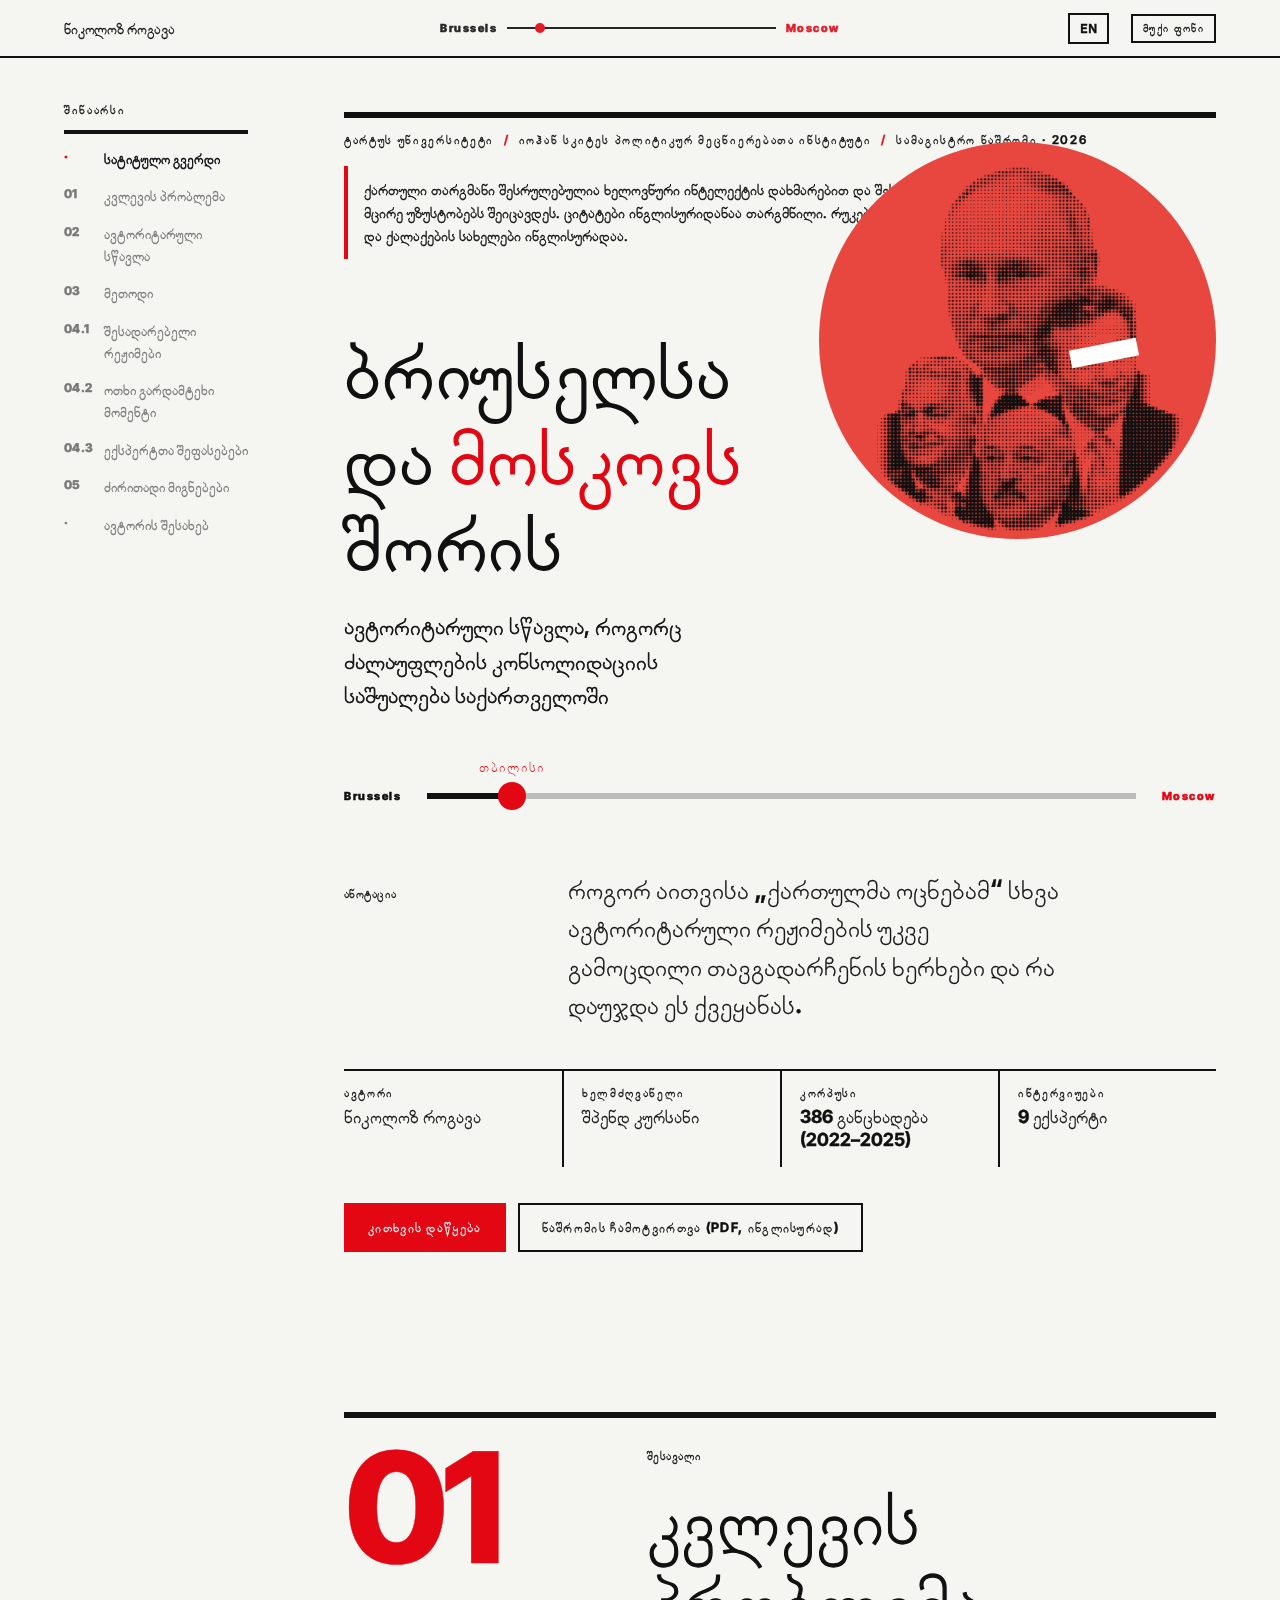
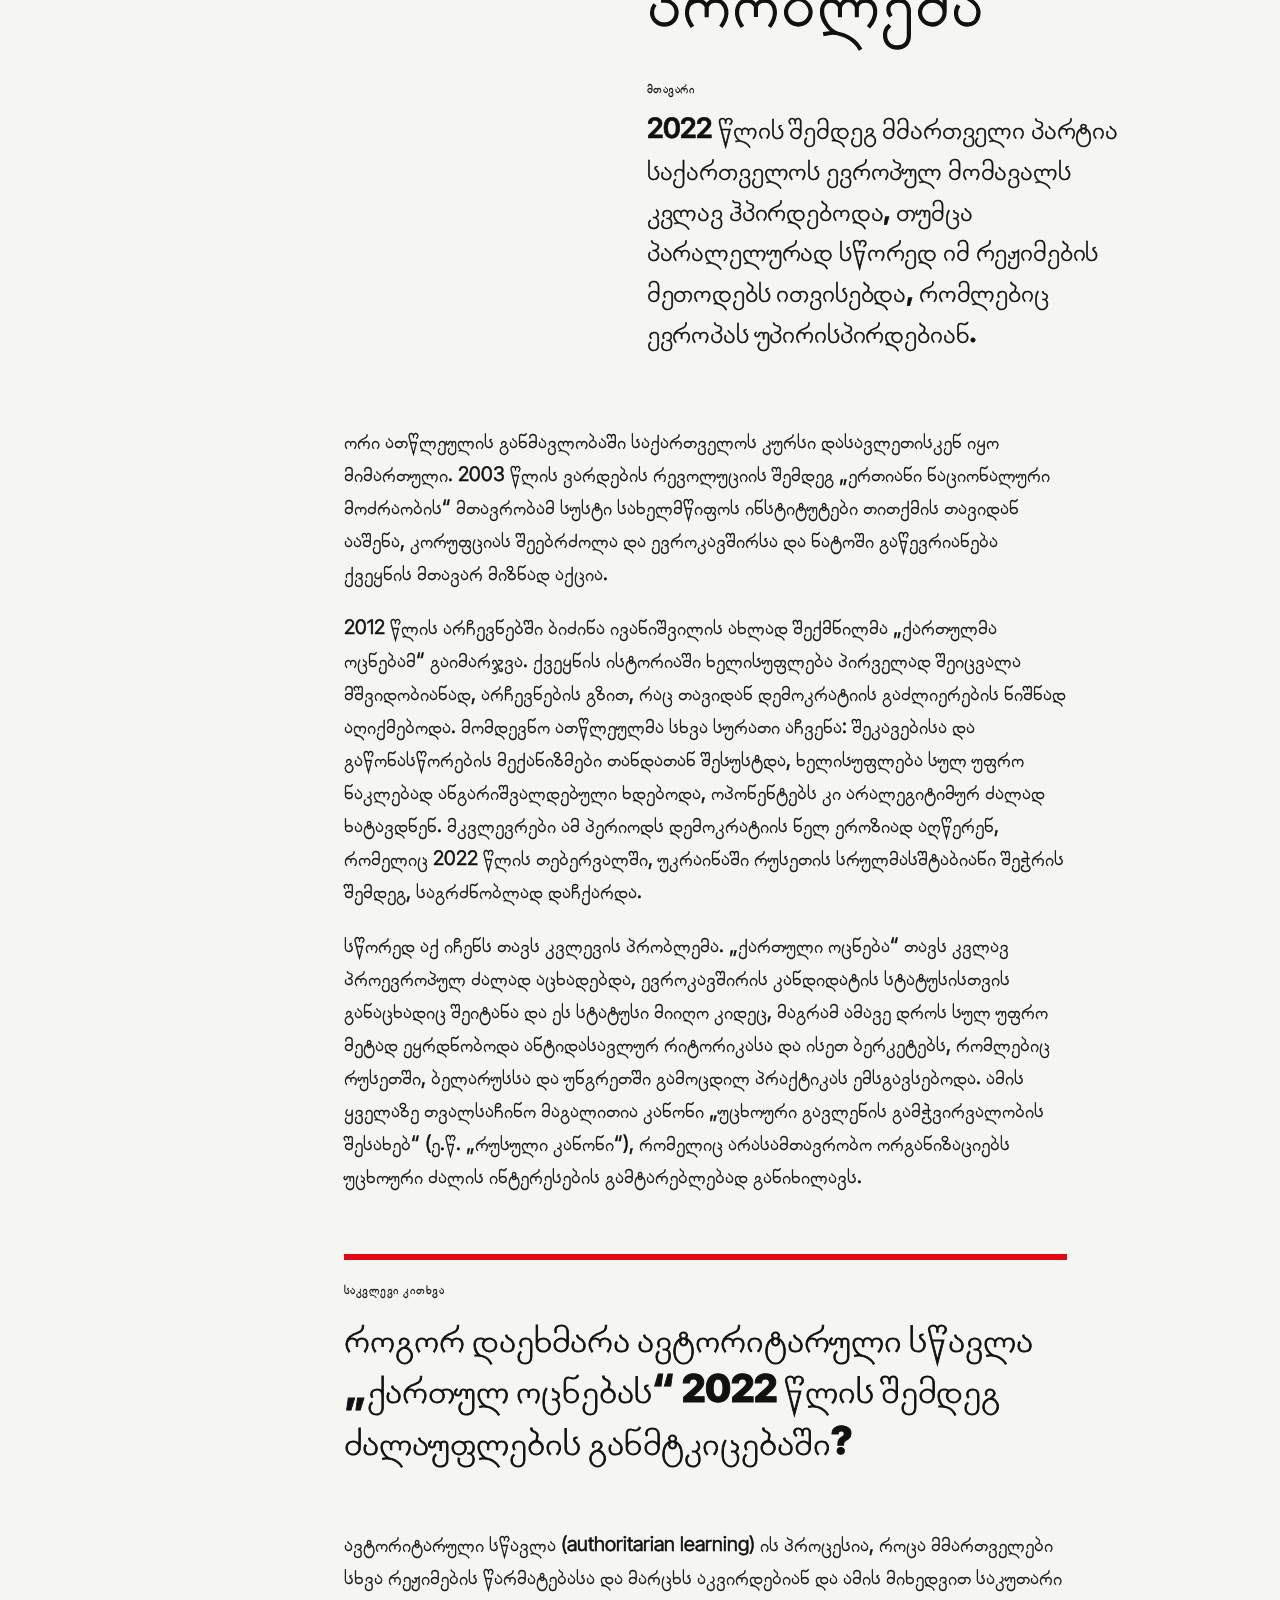
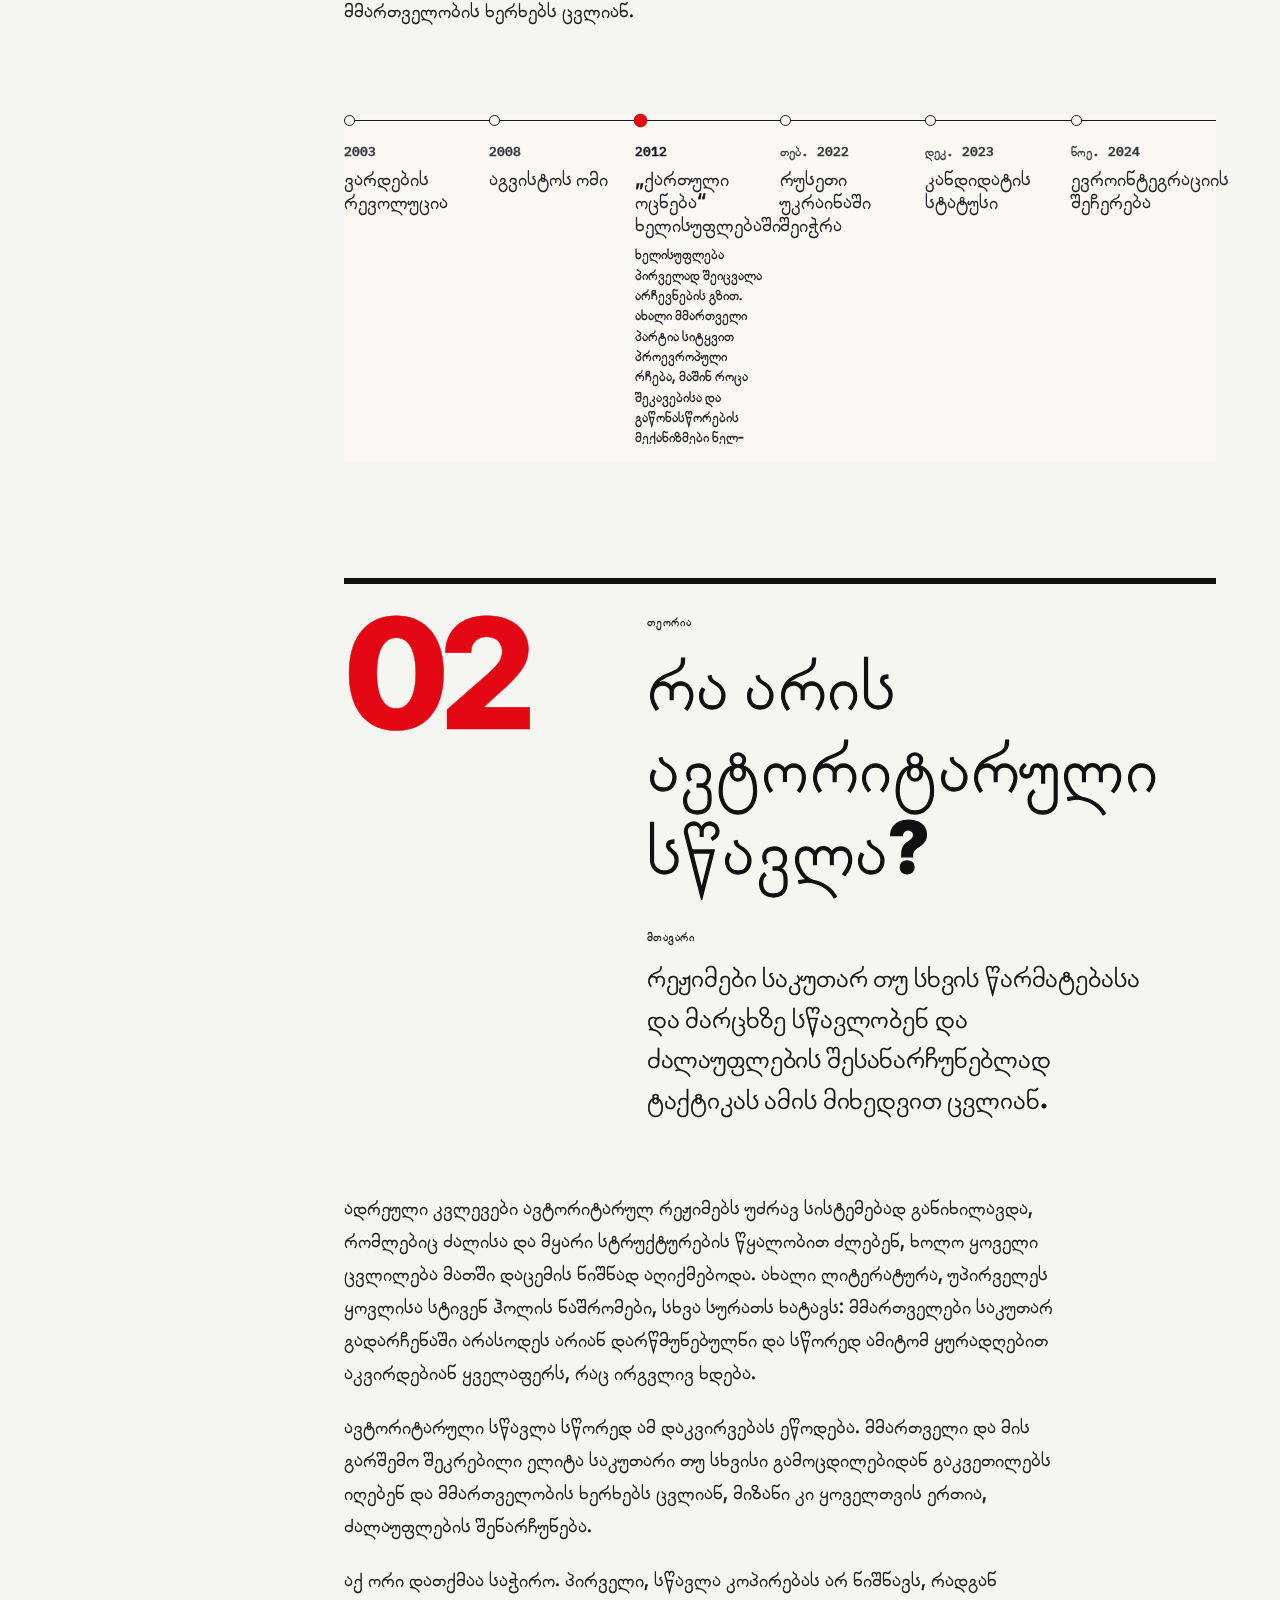
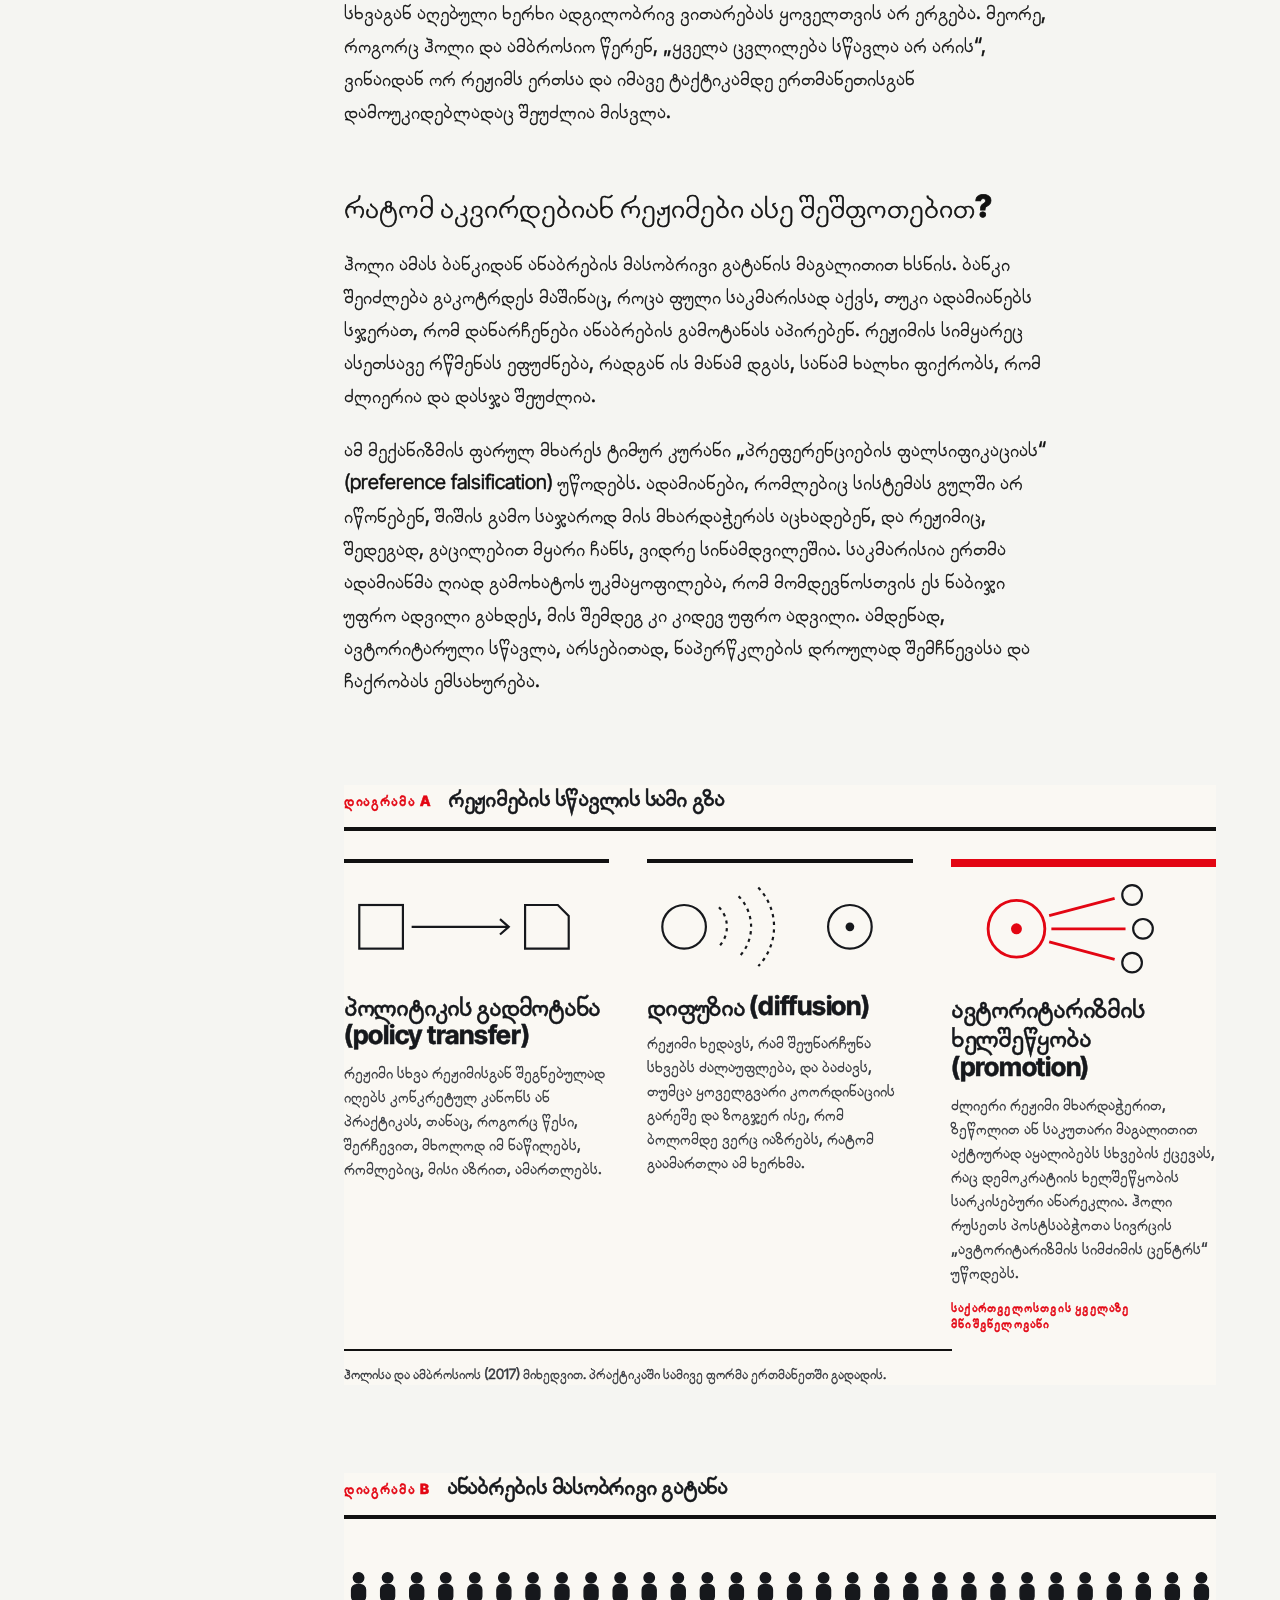
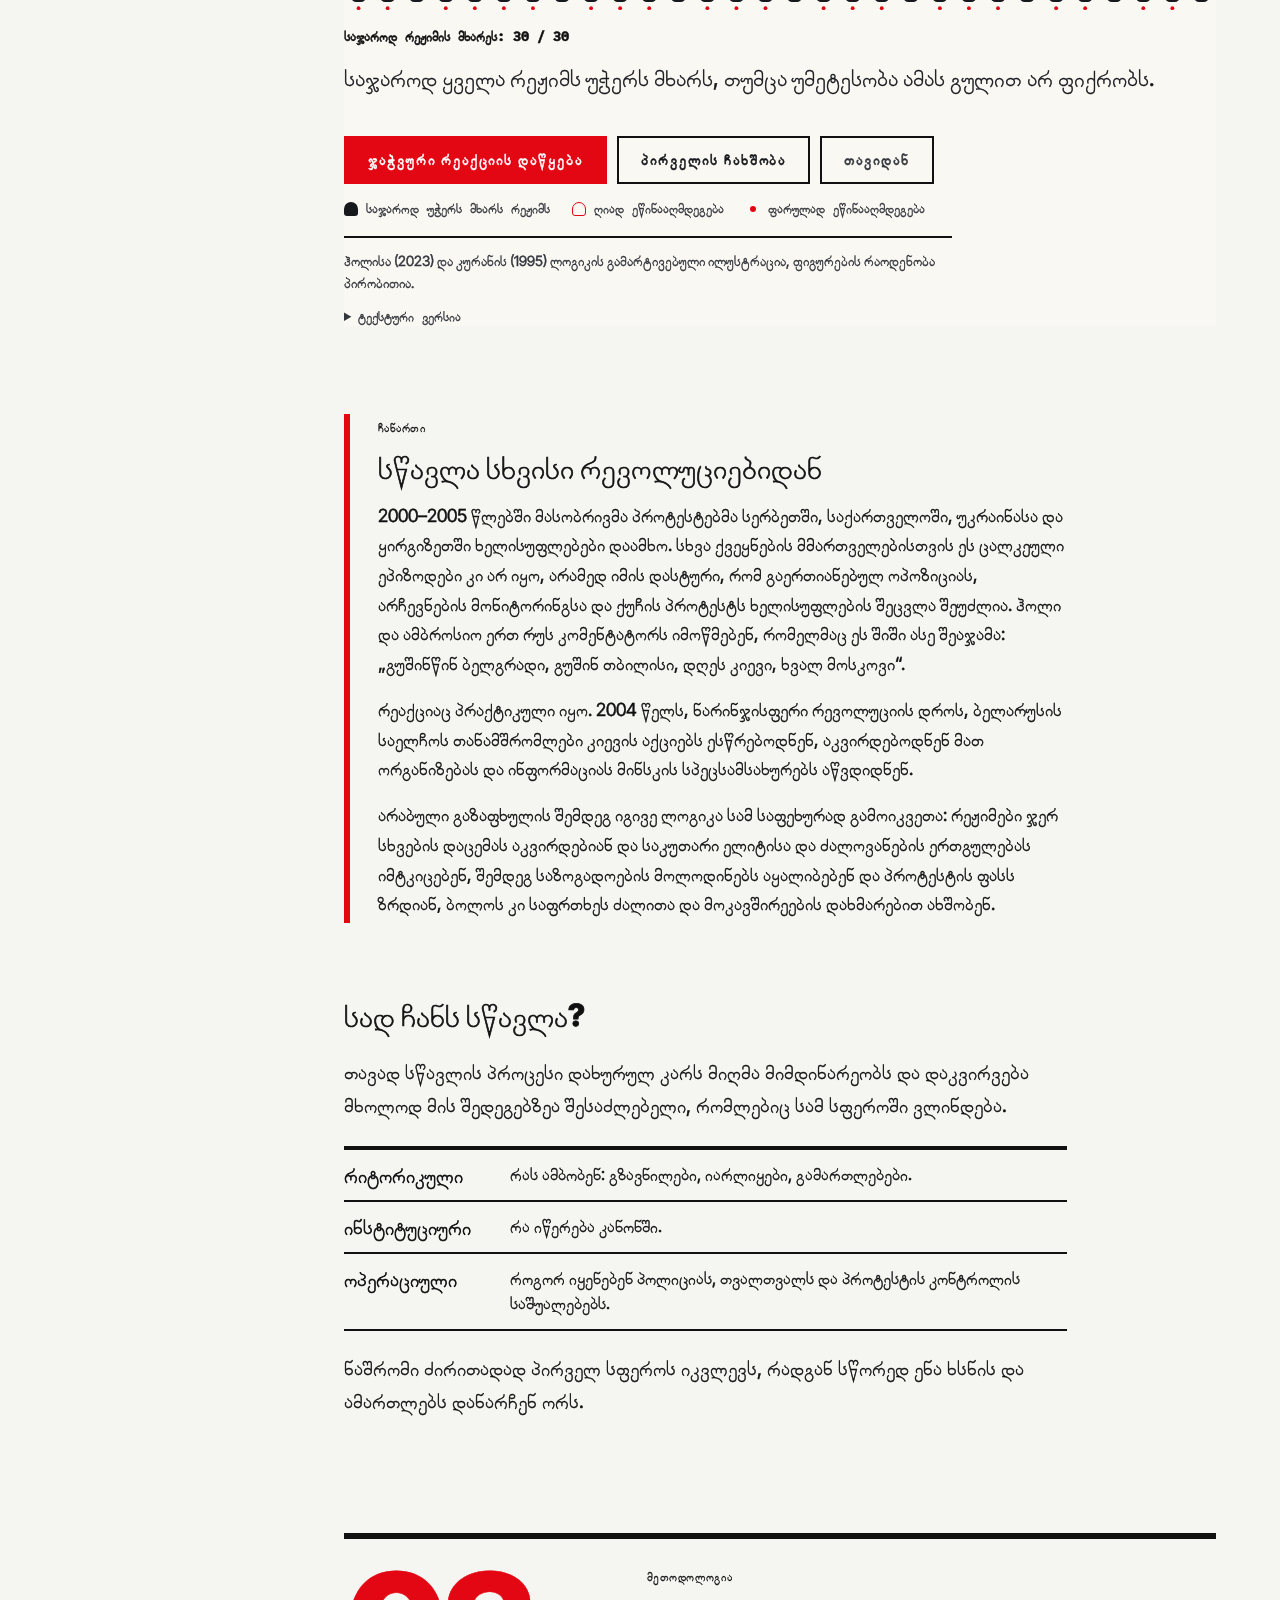
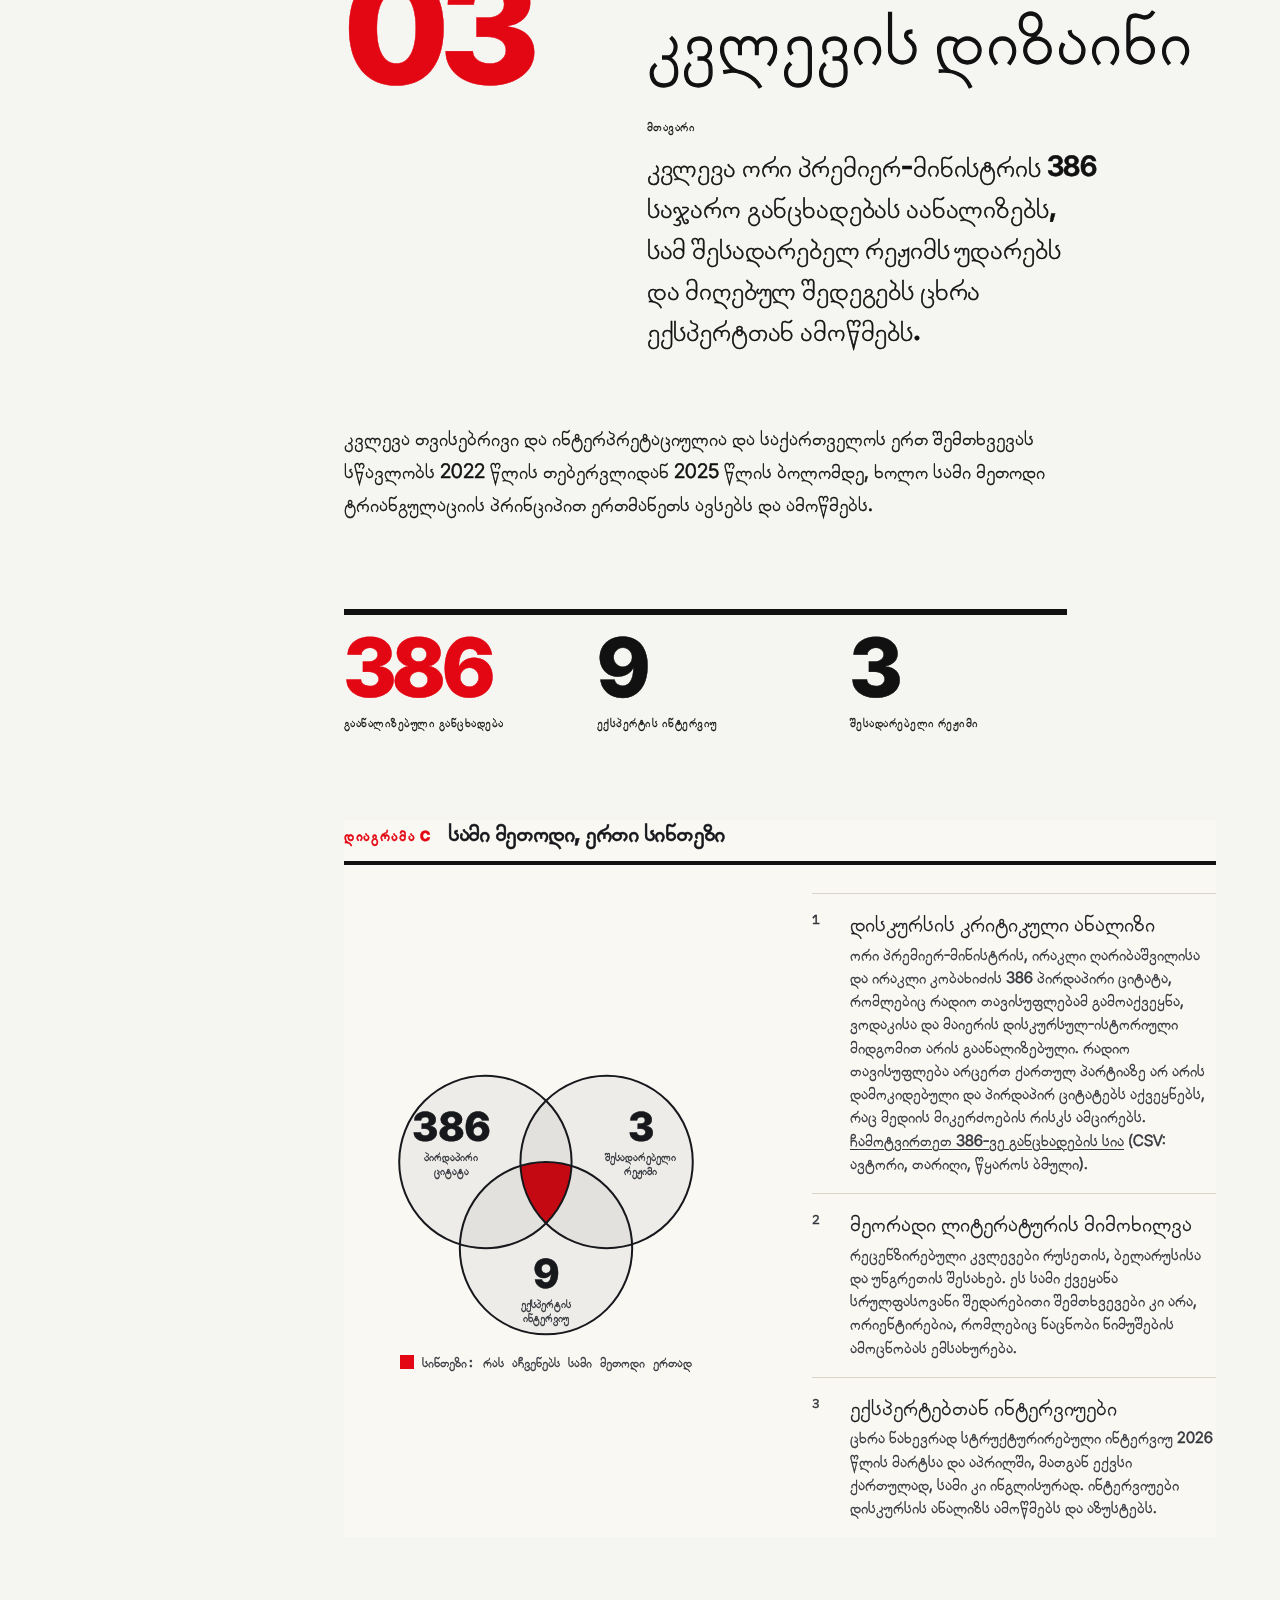
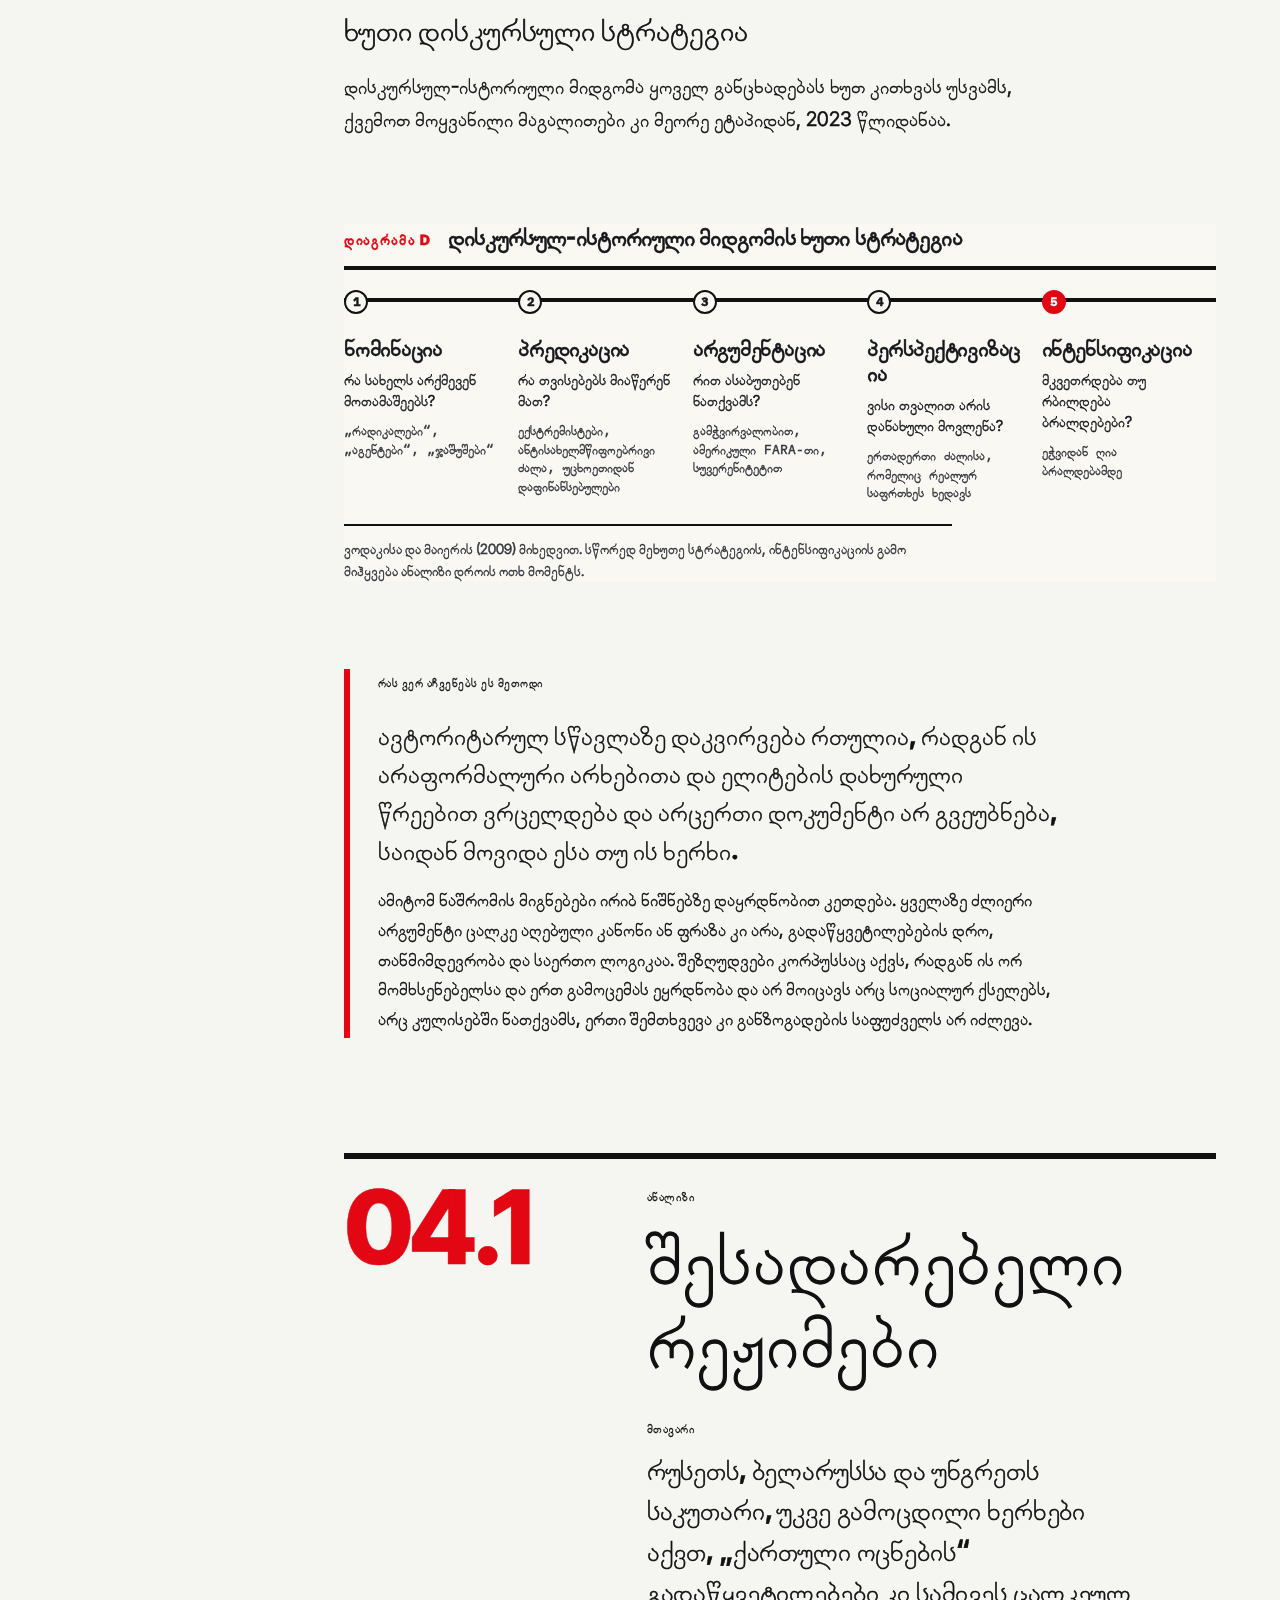
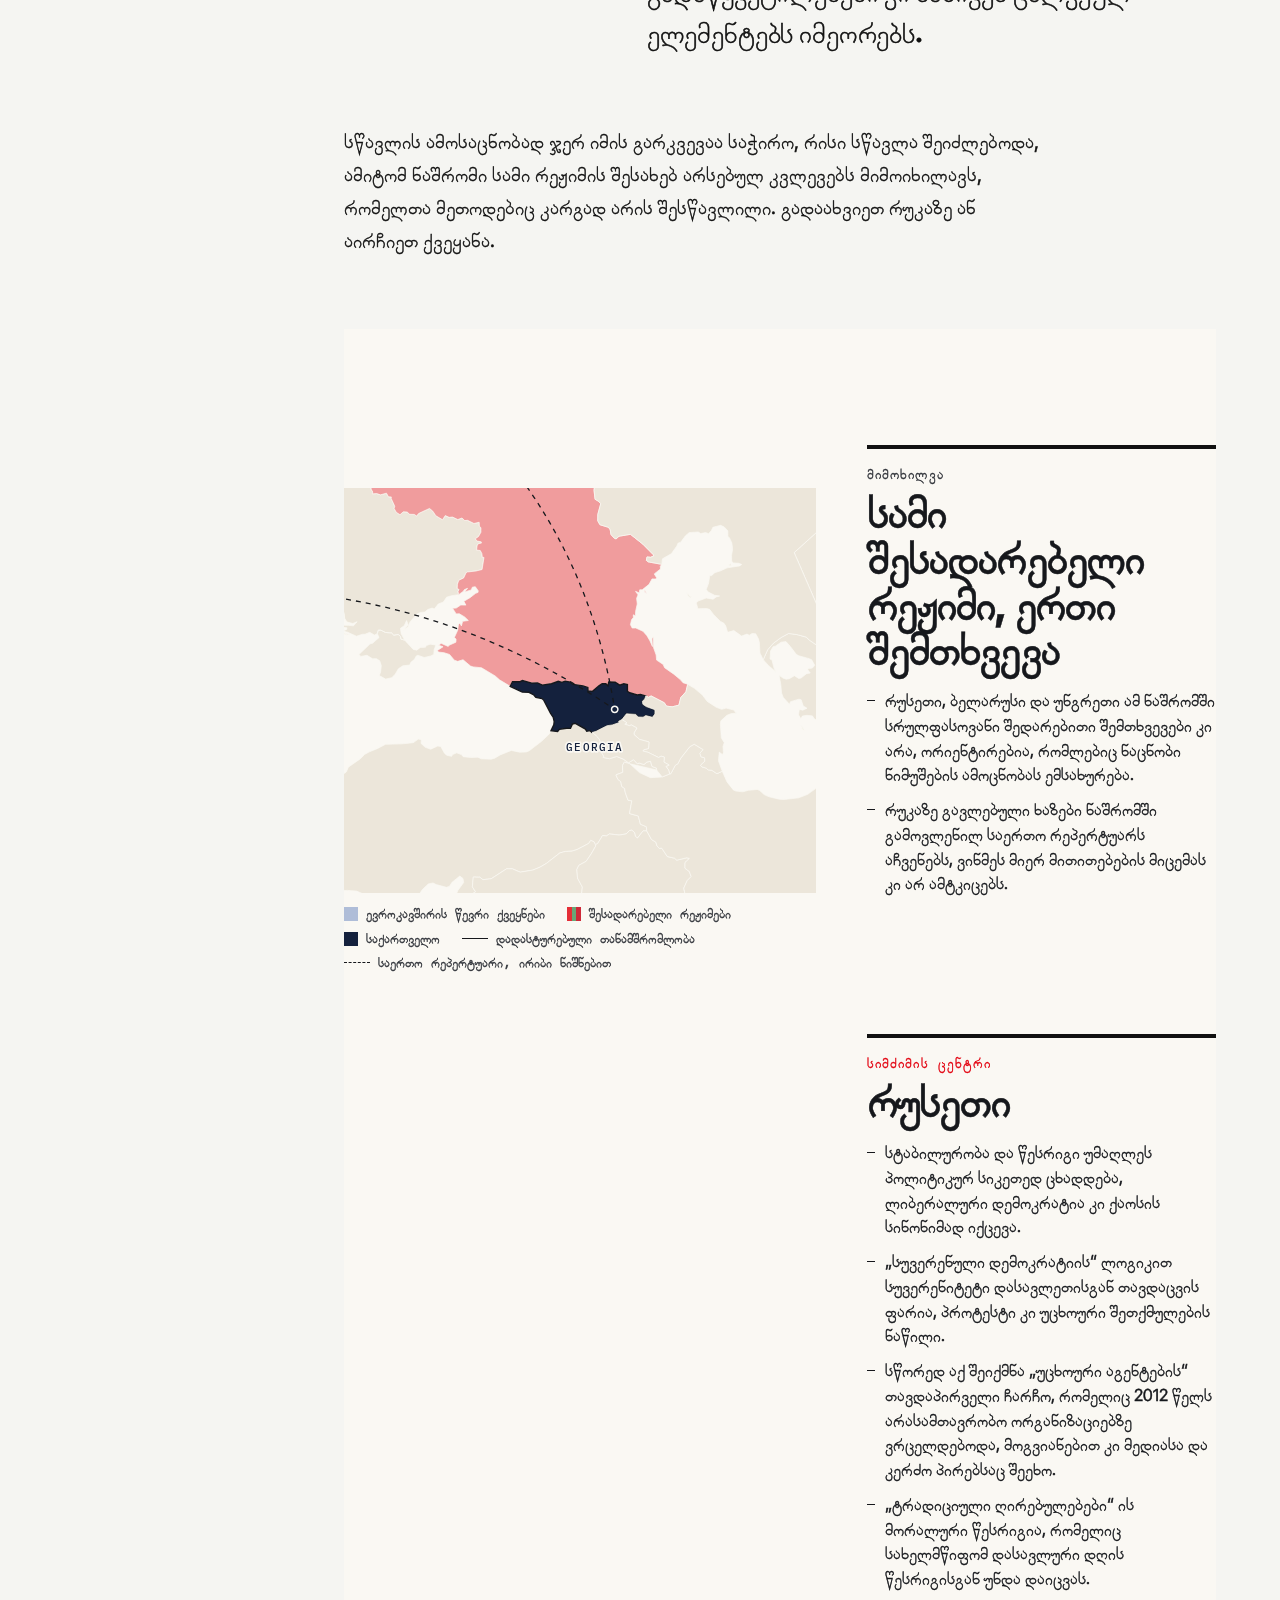
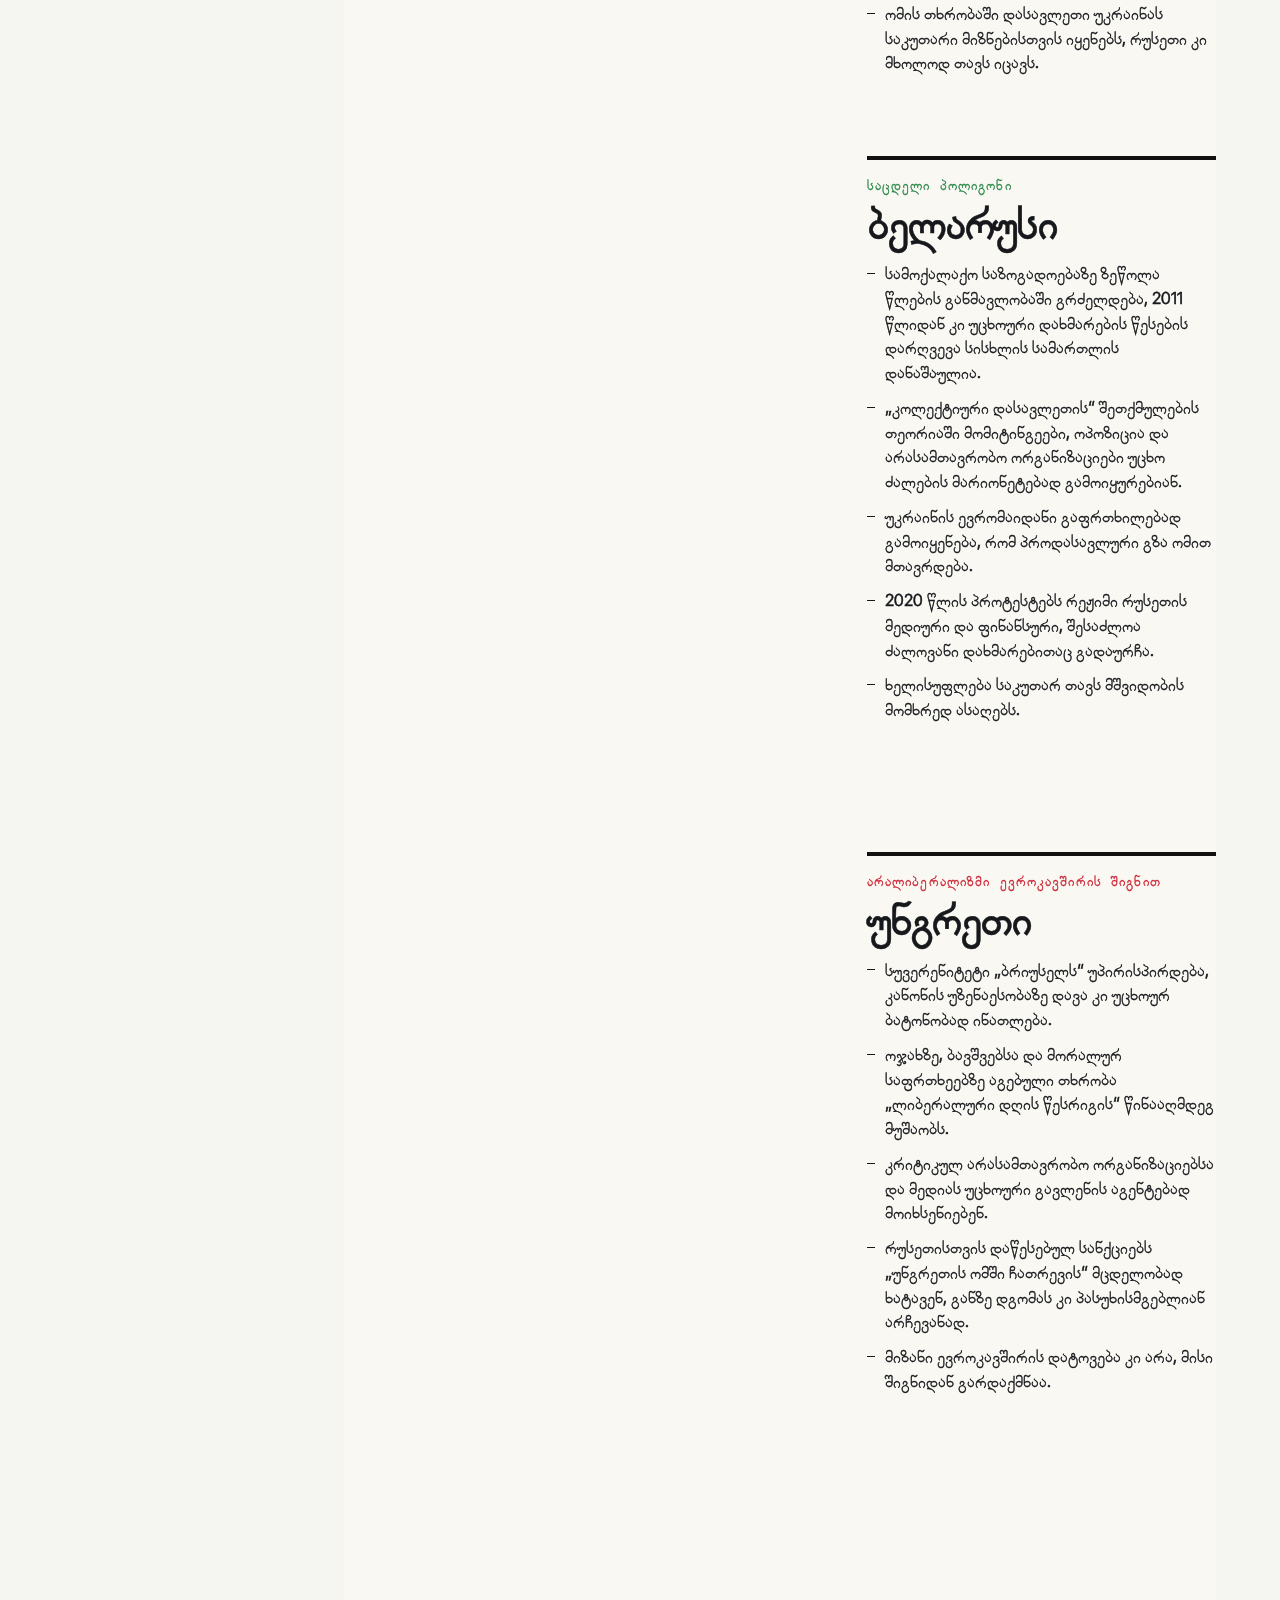
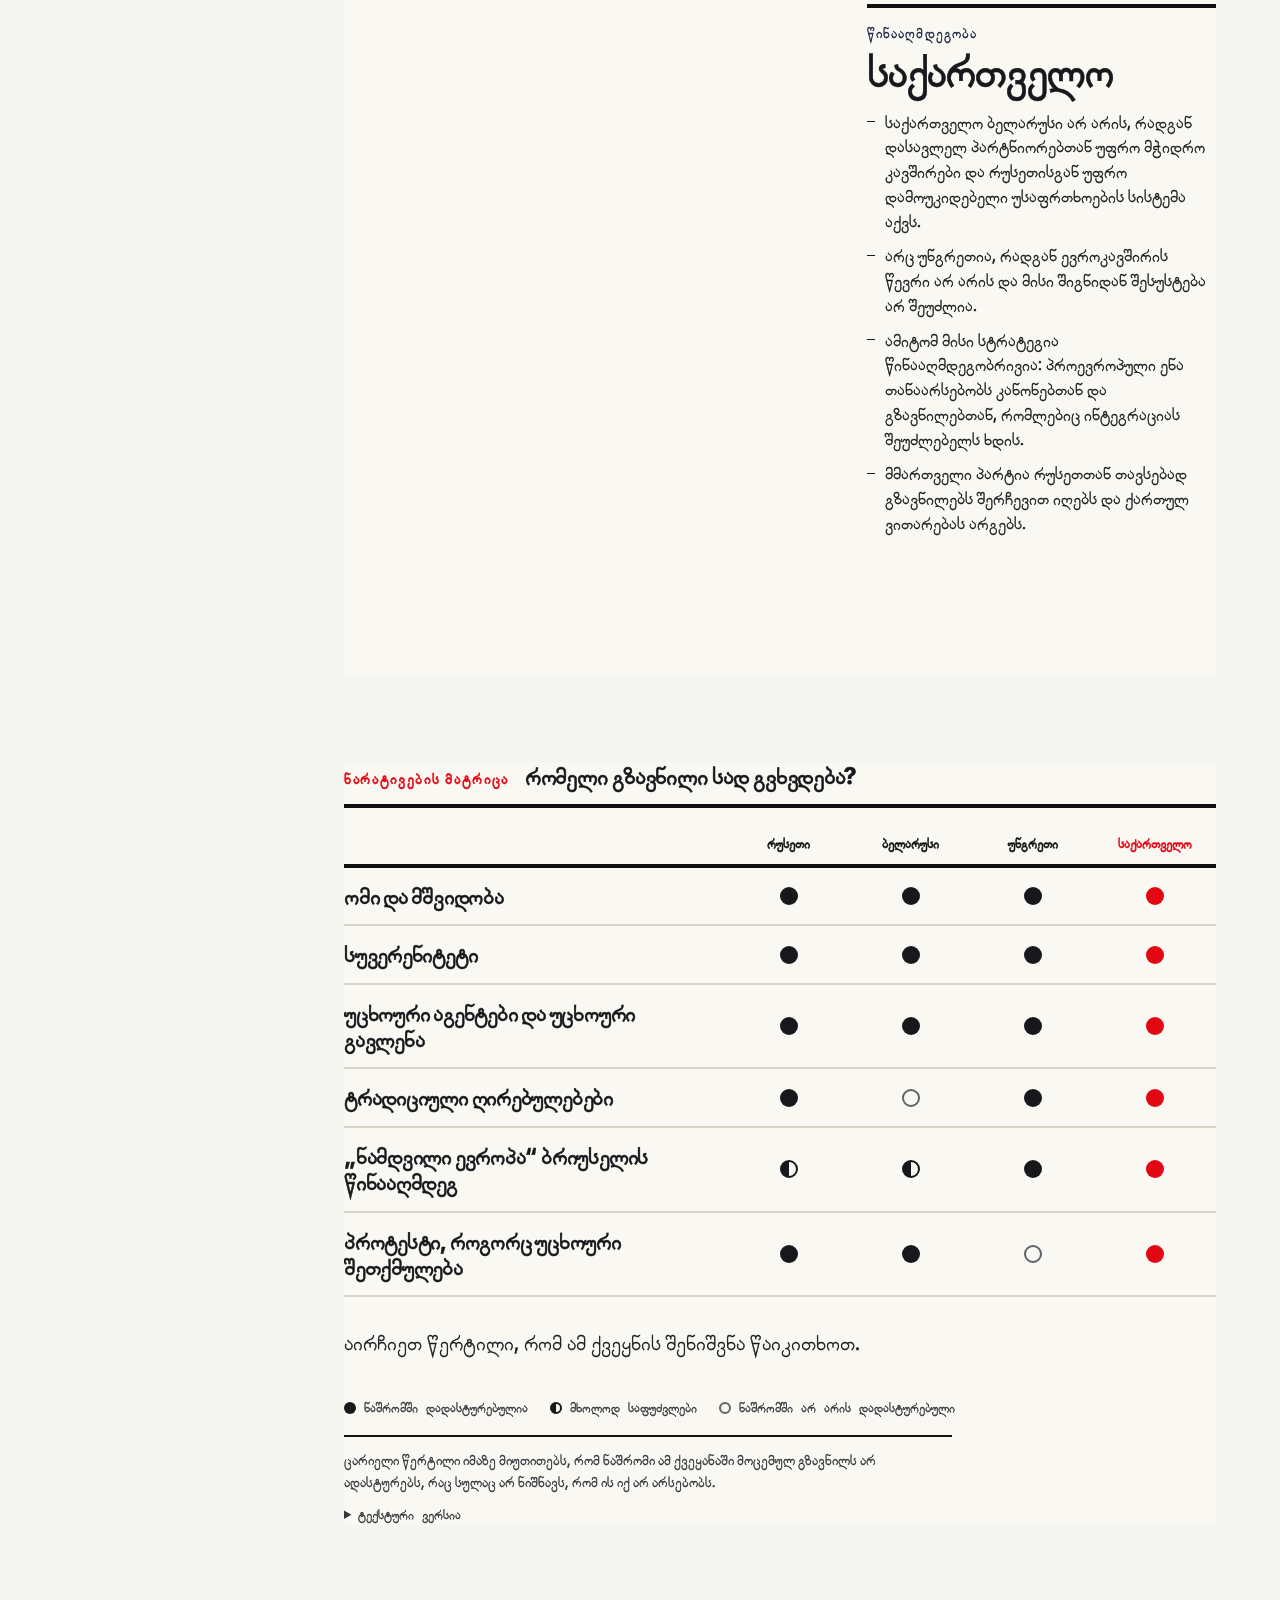
==== ka/index.html @ dac30053 "Fix meaning: a borrowed tool does not always fit local conditions (EN + KA) Co-Authored-By: Claude O" ====
<!DOCTYPE html>
<html lang="ka">
<head>
<meta charset="utf-8">
<meta name="viewport" content="width=device-width, initial-scale=1">
<title>ბრიუსელსა და მოსკოვს შორის | ნიკოლოზ როგავა</title>
<meta name="description" content="როგორ ისესხა საქართველოს მმართველმა პარტიამ სხვა ავტორიტარული რეჟიმების გადარჩენის ტაქტიკა და რა დაუჯდა ეს ქვეყანას. ნიკოლოზ როგავას სამაგისტრო ნაშრომის მოკლე შეჯამება, ტარტუს უნივერსიტეტი, 2026.">
<meta name="author" content="ნიკოლოზ როგავა">
<meta name="color-scheme" content="light dark">
<link rel="canonical" href="https://rogavanikolozi-a11y.github.io/Authoritarian-Georgia/ka/">
<link rel="alternate" hreflang="en" href="https://rogavanikolozi-a11y.github.io/Authoritarian-Georgia/">
<link rel="alternate" hreflang="ka" href="https://rogavanikolozi-a11y.github.io/Authoritarian-Georgia/ka/">
<meta property="og:type" content="article">
<meta property="og:title" content="ბრიუსელსა და მოსკოვს შორის">
<meta property="og:description" content="როგორ ისესხა საქართველოს მმართველმა პარტიამ სხვა ავტორიტარული რეჟიმების გადარჩენის ტაქტიკა და რა დაუჯდა ეს ქვეყანას.">
<meta property="og:image" content="https://rogavanikolozi-a11y.github.io/Authoritarian-Georgia/images/preview-map.png">
<meta property="og:url" content="https://rogavanikolozi-a11y.github.io/Authoritarian-Georgia/ka/">
<meta name="twitter:card" content="summary_large_image">
<link rel="icon" href="data:image/svg+xml,%3Csvg xmlns='http://www.w3.org/2000/svg' viewBox='0 0 32 32'%3E%3Crect width='32' height='32' fill='%23FAF8F3'/%3E%3Cpath d='M4 16h24' stroke='%231B1A17' stroke-width='1.5'/%3E%3Cpath d='M4 12v8' stroke='%231F3F73' stroke-width='2.5'/%3E%3Cpath d='M28 12v8' stroke='%239A4B24' stroke-width='2.5'/%3E%3Ccircle cx='19' cy='16' r='3.5' fill='%237D1F35'/%3E%3C/svg%3E">
<link rel="stylesheet" href="../styles.css?v=20261118i">
<style>
  /* Georgian page: Noto Serif Georgian for Georgian letters, the usual fonts for Latin */
  @font-face { font-family: "Noto Serif Georgian"; src: url("../fonts/noto-serif-georgian-georgian-400-normal.woff2") format("woff2"); font-weight: 400; font-style: normal; font-display: swap; unicode-range: U+10A0-10FF, U+1C90-1CBF, U+2D00-2D2F; }
  @font-face { font-family: "BPG Typewriter A"; src: url("../fonts/bpg-typewriter-a.ttf") format("truetype"); font-weight: 400; font-style: normal; font-display: swap; unicode-range: U+10A0-10FF, U+1C90-1CBF, U+2D00-2D2F; }
  :root {
    --serif: "Newsreader", "BPG Typewriter A", "Noto Serif Georgian", Georgia, serif;
    --sans: "IBM Plex Sans", "BPG Typewriter A", "Noto Serif Georgian", system-ui, sans-serif;
    --mono: "IBM Plex Mono", "BPG Typewriter A", "Noto Serif Georgian", ui-monospace, monospace;
  }
  .hero__title { font-size: clamp(38px, min(6.4vw, 11vh), 92px); line-height: 1.08; letter-spacing: -.01em; max-width: 16ch; }
  .chapter__head h2 { letter-spacing: 0; line-height: 1.15; font-size: clamp(32px, 4.2vw, 56px); }
  .label, .hero__meta, .hero__facts dt, .bar__nav, .dots__head { letter-spacing: .06em; }
  .inshort, .hero__sub { font-style: normal; }
  .chapter { padding-top: clamp(72px, 9vw, 120px); }
  .finding { grid-template-columns: var(--off) minmax(0, 1fr); padding-bottom: 40px; }
  .finding__n { font-size: clamp(56px, 7vw, 96px); }
  .more { margin-top: 28px; }
  .card__take::before { content: "მთავარი მოსაზრება, პერიფრაზი"; }
  .finding__fig { grid-column: 2 / -1; margin-top: 32px; }
  /* BPG Typewriter has only one thin weight: thicken it slightly and darken grey text */
  body { -webkit-text-stroke: .45px currentColor; }
  .hero__title, .chapter__head h2, .about__head h2 { -webkit-text-stroke: 1.1px currentColor; }
  .h3, .finding__body h3, .hero__sub, .inshort, .rq, .hero__hook, .bio { -webkit-text-stroke: .7px currentColor; }
  :root { --ink-2: #33363C; --ink-3: #5F636B; }
  .label, .hero__facts dt, .dots__head { font-size: 14px; }
  .hero__meta { font-size: 13.5px; }
  .btn { font-size: 14px; }
  :root[data-theme="dark"] { --ink-2: #D2CFC8; --ink-3: #A4A7AD; }
  @media (prefers-color-scheme: dark) { :root:not([data-theme="light"]) { --ink-2: #D2CFC8; --ink-3: #A4A7AD; } }
  /* BPG Typewriter has no italic, so keep Georgian text upright */
  .rq, .hero__title em, .pole__mark b, .fig__title, .inshort { font-style: normal; }
  .rq::first-letter { all: unset; }
  .chapter__head + .prose > p.rq::first-letter { float: none; font: inherit; color: inherit; margin: 0; }
  .ai-note { margin-top: 18px; padding: 12px 16px; border-left: 2px solid var(--gold); background: var(--paper-2); font-size: 15px; line-height: 1.55; color: var(--ink-2); max-width: 70ch; }
  .ai-note a { color: var(--ge); }
  .cp { margin-top: 2.4em !important; }
  .cp__date { display: block; font: 500 13px/1 var(--sans); letter-spacing: .06em; color: var(--ge); margin-bottom: 8px; }
  .quote { margin-top: 1.4em !important; }
  .quote p { font-size: clamp(19px, 1.9vw, 22px); }
  .types-ka dt { font: 400 22px/1.3 var(--serif); }
</style>
<script>
  (function () {
    try { var t = localStorage.getItem("theme"); if (t === "dark" || t === "light") document.documentElement.setAttribute("data-theme", t); } catch (e) {}
  })();
</script>
<link rel="preconnect" href="https://fonts.googleapis.com">
<link rel="preconnect" href="https://fonts.gstatic.com" crossorigin>
<link rel="stylesheet" href="https://fonts.googleapis.com/css2?family=Inter+Tight:wght@400;600;700;800&display=swap">
<link rel="stylesheet" href="../swiss.css?v=20261118i">
</head>
<body>
<a class="skip" href="#main">ტექსტზე გადასვლა</a>

<header class="bar">
  <div class="bar__progress" aria-hidden="true"><span id="progress"></span></div>
  <a class="bar__name" href="#hero">ნიკოლოზ როგავა</a>
  <div class="bar__pole" aria-hidden="true">
    <div class="pole pole--mini" style="--p:.5">
      <span class="pole__end pole__end--w">Brussels</span>
      <span class="pole__track"><span class="pole__mark"><i></i></span></span>
      <span class="pole__end pole__end--e">Moscow</span>
    </div>
  </div>
  <nav class="bar__nav" aria-label="საიტი">
    <a class="bar__lang" href="../" lang="en" hreflang="en">EN</a>
    <button class="theme" id="themeToggleKa" type="button" aria-pressed="false"><span id="themeLabelKa">მუქი ფონი</span></button>
  </nav>
</header>

<nav class="dots" aria-label="შინაარსი">
  <p class="dots__head">შინაარსი</p>
  <ol>
    <li><a href="#hero" data-dot="hero"><span><em>·</em>სატიტულო გვერდი</span></a></li>
    <li><a href="#puzzle" data-dot="puzzle"><span><em>01</em>კვლევის პრობლემა</span></a></li>
    <li><a href="#theory" data-dot="theory"><span><em>02</em>ავტორიტარული სწავლა</span></a></li>
    <li><a href="#method" data-dot="method"><span><em>03</em>მეთოდი</span></a></li>
    <li><a href="#regimes" data-dot="regimes"><span><em>04.1</em>შესადარებელი რეჟიმები</span></a></li>
    <li><a href="#checkpoints" data-dot="checkpoints"><span><em>04.2</em>ოთხი გარდამტეხი მომენტი</span></a></li>
    <li><a href="#experts" data-dot="experts"><span><em>04.3</em>ექსპერტთა შეფასებები</span></a></li>
    <li><a href="#findings" data-dot="findings"><span><em>05</em>ძირითადი მიგნებები</span></a></li>
    <li><a href="#about" data-dot="about"><span><em>·</em>ავტორის შესახებ</span></a></li>
  </ol>
</nav>

<main id="main">

<section class="hero" id="hero" data-section="hero">
  <div class="hero__inner">
    <p class="hero__meta"><span>ტარტუს უნივერსიტეტი</span><span>იოჰან სკიტეს პოლიტიკურ მეცნიერებათა ინსტიტუტი</span><span>სამაგისტრო ნაშრომი · 2026</span></p>
    <p class="ai-note">ქართული თარგმანი შესრულებულია ხელოვნური ინტელექტის დახმარებით და შესაძლოა მცირე უზუსტობებს შეიცავდეს. ციტატები ინგლისურიდანაა თარგმნილი. რუკებზე ქვეყნებისა და ქალაქების სახელები ინგლისურადაა.</p>

    <div class="hero__titleblock">
      <h1 class="hero__title">ბრიუსელსა <em>და</em> <span class="moscow">მოსკოვს</span> შორის</h1>
      <p class="hero__sub">ავტორიტარული სწავლა, როგორც ძალაუფლების კონსოლიდაციის საშუალება საქართველოში</p>
    </div>
    <div class="sw-disc">
      <img class="sw-collage" src="../images/faces/collage.webp" alt="ვლადიმირ პუტინის, ბიძინა ივანიშვილის, ვიქტორ ორბანისა და ალექსანდრე ლუკაშენკოს ნახევარტონური კოლაჟი" width="900" height="900">
      <span class="sw-ring" aria-hidden="true"></span>
      <span class="sw-bar" aria-hidden="true"></span>
    </div>


    <div class="hero__pole" role="img" aria-label="ღერძი ბრიუსელიდან მოსკოვამდე, შუაში თბილისით.">
      <div class="pole pole--hero is-in" style="--p:.5">
        <span class="pole__end pole__end--w">Brussels</span>
        <span class="pole__track"><span class="pole__mark"><i></i><b>თბილისი</b></span></span>
        <span class="pole__end pole__end--e">Moscow</span>
      </div>
    </div>

    <div class="hero__abstract">
      <p class="label">ანოტაცია</p>
      <p class="hero__hook">როგორ აითვისა „ქართულმა ოცნებამ“ სხვა ავტორიტარული რეჟიმების უკვე გამოცდილი თავგადარჩენის ხერხები და რა დაუჯდა ეს ქვეყანას.</p>
    </div>

    <dl class="hero__facts">
      <div><dt>ავტორი</dt><dd>ნიკოლოზ როგავა</dd></div>
      <div><dt>ხელმძღვანელი</dt><dd>შპენდ კურსანი</dd></div>
      <div><dt>კორპუსი</dt><dd>386 განცხადება (2022–2025)</dd></div>
      <div><dt>ინტერვიუები</dt><dd>9 ექსპერტი</dd></div>
    </dl>

    <p class="hero__cta">
      <a class="btn btn--solid" href="#puzzle">კითხვის დაწყება</a>
      <a class="btn" href="../assets/thesis.pdf" download="Rogava-2026-Between-Brussels-and-Moscow.pdf">ნაშრომის ჩამოტვირთვა (PDF, ინგლისურად)</a>
    </p>
  </div>
</section>

<!-- 01 -->
<section class="chapter" id="puzzle" data-section="puzzle">
  <header class="chapter__head">
    <p class="chapter__num" aria-hidden="true">01</p>
    <p class="label">შესავალი</p>
    <h2>კვლევის პრობლემა</h2>
    <p class="inshort"><span class="label">მთავარი</span>2022 წლის შემდეგ მმართველი პარტია საქართველოს ევროპულ მომავალს კვლავ ჰპირდებოდა, თუმცა პარალელურად სწორედ იმ რეჟიმების მეთოდებს ითვისებდა, რომლებიც ევროპას უპირისპირდებიან.</p>
  </header>
  <div class="prose">
    <p>ორი ათწლეულის განმავლობაში საქართველოს კურსი დასავლეთისკენ იყო მიმართული. 2003 წლის ვარდების რევოლუციის შემდეგ „ერთიანი ნაციონალური მოძრაობის“ მთავრობამ სუსტი სახელმწიფოს ინსტიტუტები თითქმის თავიდან ააშენა, კორუფციას შეებრძოლა და ევროკავშირსა და ნატოში გაწევრიანება ქვეყნის მთავარ მიზნად აქცია.</p>
    <p>2012 წლის არჩევნებში ბიძინა ივანიშვილის ახლად შექმნილმა „ქართულმა ოცნებამ“ გაიმარჯვა. ქვეყნის ისტორიაში ხელისუფლება პირველად შეიცვალა მშვიდობიანად, არჩევნების გზით, რაც თავიდან დემოკრატიის გაძლიერების ნიშნად აღიქმებოდა. მომდევნო ათწლეულმა სხვა სურათი აჩვენა: შეკავებისა და გაწონასწორების მექანიზმები თანდათან შესუსტდა, ხელისუფლება სულ უფრო ნაკლებად ანგარიშვალდებული ხდებოდა, ოპონენტებს კი არალეგიტიმურ ძალად ხატავდნენ. მკვლევრები ამ პერიოდს დემოკრატიის ნელ ეროზიად აღწერენ, რომელიც 2022 წლის თებერვალში, უკრაინაში რუსეთის სრულმასშტაბიანი შეჭრის შემდეგ, საგრძნობლად დაჩქარდა.</p>
    <p>სწორედ აქ იჩენს თავს კვლევის პრობლემა. „ქართული ოცნება“ თავს კვლავ პროევროპულ ძალად აცხადებდა, ევროკავშირის კანდიდატის სტატუსისთვის განაცხადიც შეიტანა და ეს სტატუსი მიიღო კიდეც, მაგრამ ამავე დროს სულ უფრო მეტად ეყრდნობოდა ანტიდასავლურ რიტორიკასა და ისეთ ბერკეტებს, რომლებიც რუსეთში, ბელარუსსა და უნგრეთში გამოცდილ პრაქტიკას ემსგავსებოდა. ამის ყველაზე თვალსაჩინო მაგალითია კანონი „უცხოური გავლენის გამჭვირვალობის შესახებ“ (ე.წ. „რუსული კანონი“), რომელიც არასამთავრობო ორგანიზაციებს უცხოური ძალის ინტერესების გამტარებლებად განიხილავს.</p>
    <p class="rq"><span class="label">საკვლევი კითხვა</span>როგორ დაეხმარა ავტორიტარული სწავლა „ქართულ ოცნებას“ 2022 წლის შემდეგ ძალაუფლების განმტკიცებაში?</p>
    <p>ავტორიტარული სწავლა (authoritarian learning) ის პროცესია, როცა მმართველები სხვა რეჟიმების წარმატებასა და მარცხს აკვირდებიან და ამის მიხედვით საკუთარი მმართველობის ხერხებს ცვლიან.</p>
  </div>
<figure class="fig fig--wide" id="figTimeline">
    <div class="tl" id="timeline"></div>
  </figure>

</section>

<!-- 02 -->
<section class="chapter" id="theory" data-section="theory">
  <header class="chapter__head">
    <p class="chapter__num" aria-hidden="true">02</p>
    <p class="label">თეორია</p>
    <h2>რა არის ავტორიტარული სწავლა?</h2>
    <p class="inshort"><span class="label">მთავარი</span>რეჟიმები საკუთარ თუ სხვის წარმატებასა და მარცხზე სწავლობენ და ძალაუფლების შესანარჩუნებლად ტაქტიკას ამის მიხედვით ცვლიან.</p>
  </header>
  <div class="prose">
    <p>ადრეული კვლევები ავტორიტარულ რეჟიმებს უძრავ სისტემებად განიხილავდა, რომლებიც ძალისა და მყარი სტრუქტურების წყალობით ძლებენ, ხოლო ყოველი ცვლილება მათში დაცემის ნიშნად აღიქმებოდა. ახალი ლიტერატურა, უპირველეს ყოვლისა სტივენ ჰოლის ნაშრომები, სხვა სურათს ხატავს: მმართველები საკუთარ გადარჩენაში არასოდეს არიან დარწმუნებულნი და სწორედ ამიტომ ყურადღებით აკვირდებიან ყველაფერს, რაც ირგვლივ ხდება.</p>
    <p>ავტორიტარული სწავლა სწორედ ამ დაკვირვებას ეწოდება. მმართველი და მის გარშემო შეკრებილი ელიტა საკუთარი თუ სხვისი გამოცდილებიდან გაკვეთილებს იღებენ და მმართველობის ხერხებს ცვლიან, მიზანი კი ყოველთვის ერთია, ძალაუფლების შენარჩუნება.</p>
    <p>აქ ორი დათქმაა საჭირო. პირველი, სწავლა კოპირებას არ ნიშნავს, რადგან სხვაგან აღებული ხერხი ადგილობრივ ვითარებას ყოველთვის არ ერგება. მეორე, როგორც ჰოლი და ამბროსიო წერენ, „ყველა ცვლილება სწავლა არ არის“, ვინაიდან ორ რეჟიმს ერთსა და იმავე ტაქტიკამდე ერთმანეთისგან დამოუკიდებლადაც შეუძლია მისვლა.</p>

    <h3 class="h3">რატომ აკვირდებიან რეჟიმები ასე შეშფოთებით?</h3>
    <p>ჰოლი ამას ბანკიდან ანაბრების მასობრივი გატანის მაგალითით ხსნის. ბანკი შეიძლება გაკოტრდეს მაშინაც, როცა ფული საკმარისად აქვს, თუკი ადამიანებს სჯერათ, რომ დანარჩენები ანაბრების გამოტანას აპირებენ. რეჟიმის სიმყარეც ასეთსავე რწმენას ეფუძნება, რადგან ის მანამ დგას, სანამ ხალხი ფიქრობს, რომ ძლიერია და დასჯა შეუძლია.</p>
    <p>ამ მექანიზმის ფარულ მხარეს ტიმურ კურანი „პრეფერენციების ფალსიფიკაციას“ (preference falsification) უწოდებს. ადამიანები, რომლებიც სისტემას გულში არ იწონებენ, შიშის გამო საჯაროდ მის მხარდაჭერას აცხადებენ, და რეჟიმიც, შედეგად, გაცილებით მყარი ჩანს, ვიდრე სინამდვილეშია. საკმარისია ერთმა ადამიანმა ღიად გამოხატოს უკმაყოფილება, რომ მომდევნოსთვის ეს ნაბიჯი უფრო ადვილი გახდეს, მის შემდეგ კი კიდევ უფრო ადვილი. ამდენად, ავტორიტარული სწავლა, არსებითად, ნაპერწკლების დროულად შემჩნევასა და ჩაქრობას ემსახურება.</p>
  </div>
<figure class="fig fig--wide" id="figTypes">
    <p class="fig__title"><span class="label">დიაგრამა A</span>რეჟიმების სწავლის სამი გზა</p>
    <ol class="types">
      <li class="type">
        <svg viewBox="0 0 220 84" role="img" aria-label="A solid arrow carries a shape from one regime to another, where it is slightly altered.">
          <rect class="s" x="14" y="22" width="40" height="40"/>
          <path class="s draw" d="M62 42H150"/><path class="s" d="M143 35l8 7-8 7"/>
          <path class="s" d="M166 22h30l10 10v30h-40z"/>
        </svg>
        <h3>პოლიტიკის გადმოტანა (policy transfer)</h3>
        <p>რეჟიმი სხვა რეჟიმისგან შეგნებულად იღებს კონკრეტულ კანონს ან პრაქტიკას, თანაც, როგორც წესი, შერჩევით, მხოლოდ იმ ნაწილებს, რომლებიც, მისი აზრით, ამართლებს.</p>
      </li>
      <li class="type">
        <svg viewBox="0 0 220 84" role="img" aria-label="One regime watches another from a distance. There is no line of contact, only ripples.">
          <circle class="s" cx="34" cy="42" r="20"/>
          <path class="s dash" d="M66 24a26 26 0 0 1 0 36"/><path class="s dash" d="M84 14a40 40 0 0 1 0 56"/><path class="s dash" d="M102 6a52 52 0 0 1 0 72"/>
          <circle class="s" cx="186" cy="42" r="20"/><circle class="f" cx="186" cy="42" r="4"/>
        </svg>
        <h3>დიფუზია (diffusion)</h3>
        <p>რეჟიმი ხედავს, რამ შეუნარჩუნა სხვებს ძალაუფლება, და ბაძავს, თუმცა ყოველგვარი კოორდინაციის გარეშე და ზოგჯერ ისე, რომ ბოლომდე ვერც იაზრებს, რატომ გაამართლა ამ ხერხმა.</p>
      </li>
      <li class="type type--key">
        <svg viewBox="0 0 220 84" role="img" aria-label="A large centre with arrows pointing outwards to three smaller regimes.">
          <circle class="s k" cx="60" cy="42" r="26"/><circle class="f k" cx="60" cy="42" r="5"/>
          <path class="s k draw" d="M90 30L150 14"/><path class="s k draw" d="M92 42H160"/><path class="s k draw" d="M90 54L150 70"/>
          <circle class="s" cx="166" cy="11" r="9"/><circle class="s" cx="176" cy="42" r="9"/><circle class="s" cx="166" cy="73" r="9"/>
        </svg>
        <h3>ავტორიტარიზმის ხელშეწყობა (promotion)</h3>
        <p>ძლიერი რეჟიმი მხარდაჭერით, ზეწოლით ან საკუთარი მაგალითით აქტიურად აყალიბებს სხვების ქცევას, რაც დემოკრატიის ხელშეწყობის სარკისებური ანარეკლია. ჰოლი რუსეთს პოსტსაბჭოთა სივრცის „ავტორიტარიზმის სიმძიმის ცენტრს“ უწოდებს.</p>
        <p class="type__tag">საქართველოსთვის ყველაზე მნიშვნელოვანი</p>
      </li>
    </ol>
    <figcaption>ჰოლისა და ამბროსიოს (2017) მიხედვით. პრაქტიკაში სამივე ფორმა ერთმანეთში გადადის.</figcaption>
  </figure>
<figure class="fig fig--wide" id="figBank">
    <p class="fig__title"><span class="label">დიაგრამა B</span>ანაბრების მასობრივი გატანა</p>
    <div class="bank" id="bank">
      <div class="bank__stage" id="bankStage" role="img" aria-label="Thirty figures stand in a row. All of them back the regime in public, but most of them privately oppose it."></div>
      <p class="bank__count" id="bankCount" aria-hidden="true"></p>
      <p class="bank__status" id="bankStatus" aria-live="polite">საჯაროდ ყველა რეჟიმს უჭერს მხარს, თუმცა უმეტესობა ამას გულით არ ფიქრობს.</p>
      <div class="bank__ctrl">
        <button class="btn btn--solid" type="button" id="bankPlay">ჯაჭვური რეაქციის დაწყება</button>
        <button class="btn" type="button" id="bankLearn">პირველის ჩახშობა</button>
        <button class="btn btn--quiet" type="button" id="bankReset">თავიდან</button>
      </div>
      <ul class="legend">
        <li><span class="lg lg--fill"></span>საჯაროდ უჭერს მხარს რეჟიმს</li>
        <li><span class="lg lg--out"></span>ღიად ეწინააღმდეგება</li>
        <li><span class="lg lg--dot"></span>ფარულად ეწინააღმდეგება</li>
      </ul>
    </div>
    <figcaption>ჰოლისა (2023) და კურანის (1995) ლოგიკის გამარტივებული ილუსტრაცია, ფიგურების რაოდენობა პირობითია.</figcaption>
    <details class="textver"><summary>ტექსტური ვერსია</summary>
      <p>ოცდაათი ადამიანი საჯაროდ რეჟიმს უჭერს მხარს, მათგან ოცდაორი კი გულში მას ეწინააღმდეგება, თუმცა შიშის გამო დუმს. როგორც კი ერთი მათგანი ღიად აღუდგება რეჟიმს, მომდევნოს ეს ნაბიჯი უადვილდება, შემდეგ კი მის მომდევნოსაც, ასე რომ, სულ რამდენიმე წამში ოცდაორივე ღია ოპოზიციაშია და მხოლოდ რვა ლოიალისტი რჩება. თუ რეჟიმი პირველს მანამ ჩაახშობს, სანამ ვინმე შეამჩნევს, არაფერი იცვლება და მხარდაჭერის ილუზია ხელუხლებელი რჩება.</p>
    </details>
  </figure>


  <aside class="aside">
    <p class="label">ჩანართი</p>
    <h3>სწავლა სხვისი რევოლუციებიდან</h3>
    <p>2000–2005 წლებში მასობრივმა პროტესტებმა სერბეთში, საქართველოში, უკრაინასა და ყირგიზეთში ხელისუფლებები დაამხო. სხვა ქვეყნების მმართველებისთვის ეს ცალკეული ეპიზოდები კი არ იყო, არამედ იმის დასტური, რომ გაერთიანებულ ოპოზიციას, არჩევნების მონიტორინგსა და ქუჩის პროტესტს ხელისუფლების შეცვლა შეუძლია. ჰოლი და ამბროსიო ერთ რუს კომენტატორს იმოწმებენ, რომელმაც ეს შიში ასე შეაჯამა: „გუშინწინ ბელგრადი, გუშინ თბილისი, დღეს კიევი, ხვალ მოსკოვი“.</p>
    <p>რეაქციაც პრაქტიკული იყო. 2004 წელს, ნარინჯისფერი რევოლუციის დროს, ბელარუსის საელჩოს თანამშრომლები კიევის აქციებს ესწრებოდნენ, აკვირდებოდნენ მათ ორგანიზებას და ინფორმაციას მინსკის სპეცსამსახურებს აწვდიდნენ.</p>
    <p>არაბული გაზაფხულის შემდეგ იგივე ლოგიკა სამ საფეხურად გამოიკვეთა: რეჟიმები ჯერ სხვების დაცემას აკვირდებიან და საკუთარი ელიტისა და ძალოვანების ერთგულებას იმტკიცებენ, შემდეგ საზოგადოების მოლოდინებს აყალიბებენ და პროტესტის ფასს ზრდიან, ბოლოს კი საფრთხეს ძალითა და მოკავშირეების დახმარებით ახშობენ.</p>
  </aside>

  <div class="prose">
    <h3 class="h3">სად ჩანს სწავლა?</h3>
    <p>თავად სწავლის პროცესი დახურულ კარს მიღმა მიმდინარეობს და დაკვირვება მხოლოდ მის შედეგებზეა შესაძლებელი, რომლებიც სამ სფეროში ვლინდება.</p>
    <dl class="dims">
      <div><dt>რიტორიკული</dt><dd>რას ამბობენ: გზავნილები, იარლიყები, გამართლებები.</dd></div>
      <div><dt>ინსტიტუციური</dt><dd>რა იწერება კანონში.</dd></div>
      <div><dt>ოპერაციული</dt><dd>როგორ იყენებენ პოლიციას, თვალთვალს და პროტესტის კონტროლის საშუალებებს.</dd></div>
    </dl>
    <p>ნაშრომი ძირითადად პირველ სფეროს იკვლევს, რადგან სწორედ ენა ხსნის და ამართლებს დანარჩენ ორს.</p>
  </div>
</section>

<!-- 03 -->
<section class="chapter" id="method" data-section="method">
  <header class="chapter__head">
    <p class="chapter__num" aria-hidden="true">03</p>
    <p class="label">მეთოდოლოგია</p>
    <h2>კვლევის დიზაინი</h2>
    <p class="inshort"><span class="label">მთავარი</span>კვლევა ორი პრემიერ-მინისტრის 386 საჯარო განცხადებას აანალიზებს, სამ შესადარებელ რეჟიმს უდარებს და მიღებულ შედეგებს ცხრა ექსპერტთან ამოწმებს.</p>
  </header>
  <div class="prose">
    <p>კვლევა თვისებრივი და ინტერპრეტაციულია და საქართველოს ერთ შემთხვევას სწავლობს 2022 წლის თებერვლიდან 2025 წლის ბოლომდე, ხოლო სამი მეთოდი ტრიანგულაციის პრინციპით ერთმანეთს ავსებს და ამოწმებს.</p>
  </div>
<div class="sw-stats">
    <div><b>386</b><span>გაანალიზებული განცხადება</span></div>
    <div><b>9</b><span>ექსპერტის ინტერვიუ</span></div>
    <div><b>3</b><span>შესადარებელი რეჟიმი</span></div>
  </div>

  <figure class="fig fig--wide" id="figTri">
    <p class="fig__title"><span class="label">დიაგრამა C</span>სამი მეთოდი, ერთი სინთეზი</p>
    <div class="tri-wrap">
      <div class="tri">
        <svg class="tri__svg" viewBox="0 0 600 420" aria-hidden="true">
          <defs>
            <clipPath id="triA"><circle cx="210" cy="150" r="128"/></clipPath>
            <clipPath id="triB" clip-path="url(#triA)"><circle cx="390" cy="150" r="128"/></clipPath>
          </defs>
          <circle class="tri__core" cx="300" cy="278" r="128" clip-path="url(#triB)"/>
          <circle class="tri__c" cx="210" cy="150" r="128"/>
          <circle class="tri__c" cx="390" cy="150" r="128"/>
          <circle class="tri__c" cx="300" cy="278" r="128"/>
        </svg>
        <div class="tri__lab tri__lab--1"><b data-count="386">386</b><span>პირდაპირი ციტატა</span></div>
        <div class="tri__lab tri__lab--2"><b data-count="3">3</b><span>შესადარებელი რეჟიმი</span></div>
        <div class="tri__lab tri__lab--3"><b data-count="9">9</b><span>ექსპერტის ინტერვიუ</span></div>
      </div>
      <p class="tri__note"><span class="lg lg--ge"></span>სინთეზი: რას აჩვენებს სამი მეთოდი ერთად</p>
    </div>
    <ol class="tri__list">
      <li>
        <h3>დისკურსის კრიტიკული ანალიზი</h3>
        <p>ორი პრემიერ-მინისტრის, ირაკლი ღარიბაშვილისა და ირაკლი კობახიძის 386 პირდაპირი ციტატა, რომლებიც რადიო თავისუფლებამ გამოაქვეყნა, ვოდაკისა და მაიერის დისკურსულ-ისტორიული მიდგომით არის გაანალიზებული. რადიო თავისუფლება არცერთ ქართულ პარტიაზე არ არის დამოკიდებული და პირდაპირ ციტატებს აქვეყნებს, რაც მედიის მიკერძოების რისკს ამცირებს. <a href="../data/corpus.csv" download="Rogava-2026-corpus.csv">ჩამოტვირთეთ 386-ვე განცხადების სია</a> (CSV: ავტორი, თარიღი, წყაროს ბმული).</p>
      </li>
      <li>
        <h3>მეორადი ლიტერატურის მიმოხილვა</h3>
        <p>რეცენზირებული კვლევები რუსეთის, ბელარუსისა და უნგრეთის შესახებ. ეს სამი ქვეყანა სრულფასოვანი შედარებითი შემთხვევები კი არა, ორიენტირებია, რომლებიც ნაცნობი ნიმუშების ამოცნობას ემსახურება.</p>
      </li>
      <li>
        <h3>ექსპერტებთან ინტერვიუები</h3>
        <p>ცხრა ნახევრად სტრუქტურირებული ინტერვიუ 2026 წლის მარტსა და აპრილში, მათგან ექვსი ქართულად, სამი კი ინგლისურად. ინტერვიუები დისკურსის ანალიზს ამოწმებს და აზუსტებს.</p>
      </li>
    </ol></ol>
  </figure>
<div class="prose">
    <h3 class="h3">ხუთი დისკურსული სტრატეგია</h3>
    <p>დისკურსულ-ისტორიული მიდგომა ყოველ განცხადებას ხუთ კითხვას უსვამს, ქვემოთ მოყვანილი მაგალითები კი მეორე ეტაპიდან, 2023 წლიდანაა.</p>
  </div>
<figure class="fig fig--wide" id="figLenses">
    <p class="fig__title"><span class="label">დიაგრამა D</span>დისკურსულ-ისტორიული მიდგომის ხუთი სტრატეგია</p>
    <ol class="lenses" id="lenses"></ol>
    <figcaption>ვოდაკისა და მაიერის (2009) მიხედვით. სწორედ მეხუთე სტრატეგიის, ინტენსიფიკაციის გამო მიჰყვება ანალიზი დროის ოთხ მომენტს.</figcaption>
  </figure>

  <aside class="limits">
    <p class="label">რას ვერ აჩვენებს ეს მეთოდი</p>
    <p class="limits__lead">ავტორიტარულ სწავლაზე დაკვირვება რთულია, რადგან ის არაფორმალური არხებითა და ელიტების დახურული წრეებით ვრცელდება და არცერთი დოკუმენტი არ გვეუბნება, საიდან მოვიდა ესა თუ ის ხერხი.</p>
    <p>ამიტომ ნაშრომის მიგნებები ირიბ ნიშნებზე დაყრდნობით კეთდება. ყველაზე ძლიერი არგუმენტი ცალკე აღებული კანონი ან ფრაზა კი არა, გადაწყვეტილებების დრო, თანმიმდევრობა და საერთო ლოგიკაა. შეზღუდვები კორპუსსაც აქვს, რადგან ის ორ მომხსენებელსა და ერთ გამოცემას ეყრდნობა და არ მოიცავს არც სოციალურ ქსელებს, არც კულისებში ნათქვამს, ერთი შემთხვევა კი განზოგადების საფუძველს არ იძლევა.</p>
  </aside>
</section>

<!-- 04.1 -->
<section class="chapter" id="regimes" data-section="regimes">
  <header class="chapter__head">
    <p class="chapter__num" aria-hidden="true">04.1</p>
    <p class="label">ანალიზი</p>
    <h2>შესადარებელი რეჟიმები</h2>
    <p class="inshort"><span class="label">მთავარი</span>რუსეთს, ბელარუსსა და უნგრეთს საკუთარი, უკვე გამოცდილი ხერხები აქვთ, „ქართული ოცნების“ გადაწყვეტილებები კი სამივეს ცალკეულ ელემენტებს იმეორებს.</p>
  </header>
  <div class="prose">
    <p>სწავლის ამოსაცნობად ჯერ იმის გარკვევაა საჭირო, რისი სწავლა შეიძლებოდა, ამიტომ ნაშრომი სამი რეჟიმის შესახებ არსებულ კვლევებს მიმოიხილავს, რომელთა მეთოდებიც კარგად არის შესწავლილი. გადაახვიეთ რუკაზე ან აირჩიეთ ქვეყანა.</p>
  </div>
<div class="scrolly scrolly--map" id="mapScrolly">
    <figure class="scrolly__graphic" id="figMap">
      <div class="map" id="map" role="group" aria-label="Map of Europe and the post-Soviet space. Russia, Belarus, Hungary and Georgia are highlighted. Brussels and Moscow are marked."></div>
      <ul class="legend legend--map">
        <li><span class="lg lg--eu"></span>ევროკავშირის წევრი ქვეყნები</li>
        <li><span class="lg lg--ref"></span>შესადარებელი რეჟიმები</li>
        <li><span class="lg lg--ge"></span>საქართველო</li>
        <li><span class="lg lg--arc"></span>დადასტურებული თანამშრომლობა</li>
        <li><span class="lg lg--arcd"></span>საერთო რეპერტუარი, ირიბი ნიშნებით</li>
      </ul>
    </figure>
    <div class="scrolly__steps" id="mapSteps"></div>
  </div>
<figure class="fig fig--wide" id="figMatrix">
    <p class="fig__title"><span class="label">ნარატივების მატრიცა</span>რომელი გზავნილი სად გვხვდება?</p>
    <div class="matrix" id="matrix"></div>
    <p class="matrix__note" id="matrixNote" aria-live="polite">აირჩიეთ წერტილი, რომ ამ ქვეყნის შენიშვნა წაიკითხოთ.</p>
    <ul class="legend">
      <li><span class="dot dot--2"></span>ნაშრომში დადასტურებულია</li>
      <li><span class="dot dot--1"></span>მხოლოდ საფუძვლები</li>
      <li><span class="dot dot--0"></span>ნაშრომში არ არის დადასტურებული</li>
    </ul>
    <figcaption>ცარიელი წერტილი იმაზე მიუთითებს, რომ ნაშრომი ამ ქვეყანაში მოცემულ გზავნილს არ ადასტურებს, რაც სულაც არ ნიშნავს, რომ ის იქ არ არსებობს.</figcaption>
    <details class="textver"><summary>ტექსტური ვერსია</summary><div id="matrixText"></div></details>
  </figure>
</section>

<!-- 04.2 -->
<section class="chapter" id="checkpoints" data-section="checkpoints">
  <header class="chapter__head">
    <p class="chapter__num" aria-hidden="true">04.2</p>
    <p class="label">ანალიზი</p>
    <h2>ოთხი გარდამტეხი მომენტი</h2>
    <p class="inshort"><span class="label">მთავარი</span>ოთხ გარდამტეხ მომენტში მმართველი პარტიის ენა „მშვიდობიდან“ „უცხოურ აგენტებზე“ და „სუვერენიტეტზე“ გადავიდა, ბოლოს კი ევროკავშირთან ღია დაპირისპირებამდე მივიდა.</p>
  </header>
  <div class="prose">
    <p>ნაშრომის მთავარი ნაწილი ორი პრემიერ-მინისტრის საჯარო განცხადებებს ოთხ მომენტში მიჰყვება. ეს განცხადებები სწავლის მტკიცებულებად კი არ არის განხილული, არამედ იმის საჩვენებლად, თუ როგორ იცვლებოდა ენის ლოგიკა. თითოეულ ეტაპზე ყურადღება მიაქციეთ, რამდენად მკვეთრდება ტონი.</p>
  </div>
  <ol class="sw-cp">
    <li><b aria-hidden="true">1</b><span class="label">24 თებ. 2022</span><h3>ომის დაწყება უკრაინაში</h3></li>
    <li><b aria-hidden="true">2</b><span class="label">14 თებ. 2023</span><h3>„აგენტების კანონის“ პირველი პროექტი</h3></li>
    <li><b aria-hidden="true">3</b><span class="label">3 აპრ. 2024</span><h3>„აგენტების კანონის“ მეორე პროექტი</h3></li>
    <li><b aria-hidden="true">4</b><span class="label">28 ნოე. 2024</span><h3>ევროინტეგრაციის შეჩერება</h3></li>
  </ol>

<div class="scrolly scrolly--cp" id="cpScrolly">
    <div class="scrolly__graphic">
      <div class="cp-panel" id="cpPanel" aria-hidden="true"></div>
    </div>
    <div class="scrolly__steps" id="cpSteps"></div>
  </div>


  <div class="deep" id="law">
    <header class="deep__head">
      <p class="label">უფრო ახლოს</p>
      <h3>„აგენტების კანონი“, როგორც ლაკმუსის ქაღალდი</h3>
    </header>
    <div class="prose">
      <p>თუ სწავლა სადმე ტოვებს კვალს, უპირველესად კანონმდებლობაში, რადგან დოკუმენტების შედარება საუბრების შედარებაზე გაცილებით იოლია. გამოკითხულმა რამდენიმე ექსპერტმა „აგენტების კანონს“ სწორედ ლაკმუსის ქაღალდი უწოდა.</p>
      <p>მმართველი პარტია ამტკიცებდა, რომ კანონი ამერიკული უცხოური აგენტების რეგისტრაციის აქტის (FARA) ასლი იყო, ანუ იმავე შედარებას იშველიებდა, რომლითაც რუსეთი საკუთარ კანონს იცავდა, ამიტომ ნაშრომი სამივე კანონს გვერდიგვერდ განიხილავს.</p>
      <p>ეფექტის მისაღწევად კანონს არავის აკრძალვა ან დაპატიმრება არ სჭირდება, რადგან მისი პირველი ფუნქცია სიმბოლურია.</p>
    </div>
<figure class="fig fig--wide" id="figLaw">
      <p class="fig__title"><span class="label">შედარება</span>FARA, რუსეთის კანონი და საქართველოს კანონი</p>
      <div class="lawtable" id="lawTable"></div>
      <figcaption><span class="reading">ინტერპრეტაცია</span> ნიშნით მონიშნული უჯრები ავტორის ან რესპონდენტის შეფასებას ასახავს, დანარჩენი კი ნაშრომში მოხმობილ წყაროებს ეყრდნობა.</figcaption>
    </figure>
<figure class="fig fig--wide" id="figFlow">
      <ol class="flow" id="lawFlow"></ol>
      <figcaption>ეფუძნება ლია გურჩიანისა და ანასტასია ზავიალოვას ინტერვიუებს და ნაშრომის სინთეზს.</figcaption>
    </figure>

  </div>
</section>

<!-- 04.3 -->
<section class="chapter" id="experts" data-section="experts">
  <header class="chapter__head">
    <p class="chapter__num" aria-hidden="true">04.3</p>
    <p class="label">ანალიზი</p>
    <h2>ექსპერტთა შეფასებები</h2>
    <p class="inshort"><span class="label">მთავარი</span>ცხრავე ექსპერტი თანხმდება, რომ მსგავსება შემთხვევითი არ არის, თუმცა იქვე აფრთხილებს, რომ მისი მტკიცებულებად მიჩნევა ნაადრევია.</p>
  </header>
  <div class="prose">
    <p>2026 წლის 24 მარტიდან 17 აპრილამდე ინტერვიუ ცხრა ადამიანთან ჩატარდა, მათ შორის ავტორიტარიზმის მკვლევრებთან, „აგენტების კანონების“ სპეციალისტებთან, ყოფილ დიპლომატთან და ორ ოპოზიციონერ პოლიტიკოსთან. ყველა მათგანი დათანხმდა, რომ ნაშრომში სახელით მოეხსენიებინათ.</p>
    <p>ინტერვიუები თავისთავად მტკიცებულება არ არის და დისკურსის ანალიზის შემოწმებასა და დაზუსტებას ემსახურება. ცხრიდან ორი მმართველი პარტიის პოლიტიკური ოპონენტია, ამიტომ მათი შეხედულებები სწორედ შეხედულებებადაა წარმოდგენილი.</p>
  </div>
  <div class="pulls">
    <blockquote class="pull">
      <p>ავტორიტარული სწავლა „თავგადარჩენის ტაქტიკების პალიტრაა“.</p>
      <footer>სტივენ ჰოლი, ბათის უნივერსიტეტი. ინტერვიუ, 31 მარტი, 2026</footer>
    </blockquote>
    <blockquote class="pull">
      <p>სუვერენიტეტი დემოკრატიული ერიდან მმართველზე გადავიდა.</p>
      <footer>გია ნოდია, პერიფრაზი. ინტერვიუ, 30 მარტი, 2026</footer>
    </blockquote>
  </div>
<div class="cards" id="expertCards"></div>

  <div class="split">
    <div>
      <h3 class="h3">რაზე თანხმდებიან?</h3>
      <ul class="plain">
        <li>2022 წელმა უფრო ადრე დაწყებული პროცესი დააჩქარა, რომლის სათავეს რამდენიმე მათგანი 2012 წელს უკავშირებს.</li>
        <li>რუსეთთან, ბელარუსთან და უნგრეთთან მსგავსება შემთხვევითი არ არის.</li>
        <li>„აგენტების კანონი“ სწავლის ყველაზე თვალსაჩინო კვალია.</li>
      </ul>
    </div>
    <div>
      <h3 class="h3">რაზე იყოფა აზრები?</h3>
      <p>აზრები იყოფა იმაზე, თუ რატომ გაგრძელდა პროევროპული ხაზი ასე დიდხანს. ბადრიძისთვის ეს იმიტაცია იყო, რომელიც ჩამოიშალა, როგორც კი ევროკავშირმა რეალური რეფორმები მოითხოვა, ბოკერიას აზრით კი ევროპის სარგებლის მიღების გზა ყოველგვარი გარდაქმნის გარეშე. ნოდიას შეფასებით, ომმა რეჟიმის ხარჯისა და სარგებლის გათვლა შეცვალა, ინაურის თქმით კი თვალთმაქცობა უბრალოდ აღარ იყო საჭირო.</p>
    </div>
  </div>
</section>

<!-- 05 -->
<section class="chapter" id="findings" data-section="findings">
  <header class="chapter__head">
    <p class="chapter__num" aria-hidden="true">05</p>
    <p class="label">სინთეზი და დასკვნა</p>
    <h2>ძირითადი მიგნებები</h2>
    <p class="inshort"><span class="label">მთავარი</span>ავტორიტარულმა სწავლამ ძალაუფლების განმტკიცება ნაკლებად სარისკო და იაფი გახადა, მისი გამართლებაც გააადვილა, ფასი კი ქვეყანამ სუვერენიტეტით გადაიხადა.</p>
  </header>

  <ol class="findings">
    <li class="finding">
      <p class="finding__n" aria-hidden="true">1</p>
      <div class="finding__body">
        <h3>იაფი ექსპერიმენტები</h3>
        <p>„ქართულ ოცნებას“ ხერხების გამოგონება არ დასჭირვებია, რადგან სხვაგან უკვე გამოცდილი გამოსავლები მოარგო, რამაც წარუმატებლობის რისკი შეამცირა და ძალაუფლების განმტკიცება დააჩქარა.</p>
        <p>ამის ყველაზე მკაფიო მაგალითი „აგენტების კანონია“, სამართლებრივი და რიტორიკული მოდელი, რომელიც რუსეთში უკვე მოქმედებდა და რომელსაც საქართველოშიც იმავე არგუმენტებით იცავდნენ და მსგავსი ორგანიზაციების წინააღმდეგ იყენებდნენ.</p>
      </div>
<figure class="finding__fig">
        <table class="adapt">
          <thead><tr><th scope="col">სხვაგან გამოცდილი</th><th aria-hidden="true"></th><th scope="col">ადგილზე მორგებული</th></tr></thead>
          <tbody>
            <tr><td>რუსეთის უცხოური აგენტების ჩარჩო, 2012</td><td class="adapt__arrow" aria-hidden="true"><svg viewBox="0 0 60 12"><path class="draw" d="M0 6H56"/><path d="M50 1l6 5-6 5"/></svg></td><td>„აგენტების კანონის“ ორი პროექტი, 2023 და 2024</td></tr>
            <tr><td>დაცვის არგუმენტი: „გამჭვირვალობა“ და FARA-სთან შედარება</td><td class="adapt__arrow" aria-hidden="true"><svg viewBox="0 0 60 12"><path class="draw" d="M0 6H56"/><path d="M50 1l6 5-6 5"/></svg></td><td>იგივე ორი არგუმენტი</td></tr>
            <tr><td>სამიზნეები: არასამთავრობოები, შემდეგ მედია</td><td class="adapt__arrow" aria-hidden="true"><svg viewBox="0 0 60 12"><path class="draw" d="M0 6H56"/><path d="M50 1l6 5-6 5"/></svg></td><td>არასამთავრობოები, მედია და ზედამხედველი ორგანიზაციები</td></tr>
          </tbody>
        </table>
      </figure>

    </li>
    <li class="finding">
      <p class="finding__n" aria-hidden="true">2</p>
      <div class="finding__body">
        <h3>ლეგიტიმაციის ენობრივი არსენალი</h3>
        <p>მხოლოდ ძალა საკმარისი არ აღმოჩნდა, რადგან მმართველ პარტიას სჭირდებოდა სიტყვები, რომლებიც მის გადაწყვეტილებებს გონივრულად აჩვენებდა. ავტორიტარულმა სწავლამ ესეც მისცა, ანუ არა მხოლოდ ის, თუ რა უნდა ექნა, არამედ ისიც, როგორ უნდა გაემართლებინა.</p>
      </div>
<figure class="finding__fig finding__fig--full" id="figPlaybook">
        <p class="fig__title"><span class="label">დიაგრამა E</span>ლეგიტიმაციის ენობრივი არსენალი</p>
        <div class="playbook" id="playbook"></div>
      </figure>

    </li>
    <li class="finding">
      <p class="finding__n" aria-hidden="true">3</p>
      <div class="finding__body">
        <h3>ავტორიტარიზმის ხელშეწყობა და მისი ფასი</h3>
        <p>შიდა კონსოლიდაცია და გეოპოლიტიკა ერთი და იმავე ამბის ორი მხარეა. დასავლეთისგან შემობრუნებამ ერთდროულად ორი შედეგი მოიტანა: ქვეყნის შიგნით ოპოზიციას, სამოქალაქო საზოგადოებასა და პროტესტს ლეგიტიმაცია წაართვა, გარეთ კი საქართველოს კავშირები დასავლურ ინსტიტუტებთან შეასუსტა.</p>
        <p>მმართველი პარტია ამას სუვერენიტეტის დაცვად ასაღებდა, სინამდვილეში კი შეავიწროვა საქართველოს რეალური სუვერენული არჩევანი, ევროპული ინტეგრაციის გზა, და გააფართოვა იმ ქვეყნის გავლენა, რომელსაც საქართველოს ტერიტორიის დაახლოებით 20% აქვს ოკუპირებული.</p>
      </div>
<figure class="finding__fig finding__fig--full"><div class="trade" id="trade">
          <div class="trade__side trade__side--gain">
            <p class="label">რა მოიგო რეჟიმმა</p>
            <ul class="plain">
              <li>ოპოზიცია, არასამთავრობოები და პროტესტი ლეგიტიმაციას კარგავს</li>
              <li>რეპრესიის გამართლება მარტივდება</li>
              <li>ძალაუფლებაში გადარჩენა</li>
            </ul>
          </div>
          <svg class="trade__beam" viewBox="0 0 400 120" aria-hidden="true">
            <path class="trade__post" d="M200 26V104M170 104H230"/>
            <g class="trade__arm"><path d="M40 26H360"/><path d="M40 26v16M360 26v16"/><rect x="18" y="42" width="44" height="14"/><rect x="330" y="42" width="60" height="30"/></g>
          </svg>
          <div class="trade__side trade__side--cost">
            <p class="label">რა გადაიხადა ქვეყანამ</p>
            <ul class="plain">
              <li>ევროინტეგრაცია 2028 წლამდე შეჩერებულია</li>
              <li>დასავლურ ინსტიტუტებთან კავშირები სუსტდება</li>
              <li>მეტი სივრცე რუსეთის გავლენისთვის</li>
            </ul>
          </div>
        </div></figure>

    </li>
  </ol>

<figure class="fig fig--wide" id="figGeorgia">
    <p class="fig__title"><span class="label">რუკა</span>საქართველო და მისი ოკუპირებული ტერიტორიები</p>
    <div class="map map--ge" id="mapGeorgia" role="img" aria-label="Map of Georgia. Abkhazia in the north-west and the Tskhinvali region, also called South Ossetia, in the north are hatched as Russian-occupied. Tbilisi is marked in the east."></div>
    <ul class="legend">
      <li><span class="lg lg--occ"></span>რუსეთის მიერ ოკუპირებული, საქართველოს ტერიტორიის დაახლოებით 20%</li>
      <li><span class="lg lg--cap"></span>თბილისი</li>
    </ul>
    <figcaption>აფხაზეთი და ცხინვალის რეგიონი / სამხრეთ ოსეთი. საზღვრები Natural Earth-ის მიხედვით, სქემატურად.</figcaption>
  </figure>
  <div class="prose">
    <h3 class="h3">რას ნიშნავს ეს?</h3>
    <p>2022 წლის შემდეგ საქართველოს შემობრუნება მხოლოდ დემოკრატიული უკუსვლის კიდევ ერთი ეტაპი არ ყოფილა. მას გარედანაც აყალიბებდა რეპერტუარი, რომელსაც რუსეთი ავრცელებს და რომელიც სხვა მთავრობებმა უკვე მოსინჯეს. ავტორიტარულმა სწავლამ მმართველ პარტიას ორი რამ მისცა: ენა, რომელიც მის გადაწყვეტილებებს ლეგიტიმურად აჩვენებდა, და ხერხები, რომელთა გამოცდაც იაფი ჯდებოდა, რადგან სხვებმა ისინი უკვე გამოცადეს.</p>
    <p>ნაშრომი არ ამტკიცებს, რომ მოსკოვიდან პირდაპირი მითითებები მოდიოდა. ის აჩვენებს, რომ მთავრობის გადაწყვეტილებების დრო, თანმიმდევრობა და ლოგიკა სხვაგან გამოყენებულ რეპერტუარს ემთხვევა, და იმ ფასზეც მიუთითებს, რომელსაც სიტყვა „სუვერენიტეტი“ ფარავს: ტაქტიკამ, რომელიც მთავრობას ძალაუფლებაში აჩერებს, შესაძლოა ქვეყანას რეალური არჩევანის გაცილებით ვიწრო სივრცე დაუტოვოს.</p>
    <h3 class="h3">შემდგომი კვლევა</h3>
    <p>აქედან ორი ნაბიჯი გამომდინარეობს. პირველი შედარებითი კვლევაა, რომელიც მეორად ლიტერატურას კი არა, თითოეული ქვეყნის პირველად წყაროებს დაეყრდნობა და პირდაპირ კავშირებს უფრო დამაჯერებლად გამოავლენს. მეორე თეორიულია, ვინაიდან ავტორიტარიზმის ხელშეწყობის ასახსნელად საერთაშორისო პოლიტიკის ჩარჩოებია საჭირო, რომლებიც სწავლის მიზნებს მის გეოპოლიტიკურ შედეგებთან დააკავშირებს.</p>
    <p class="endcta"><a class="btn btn--solid" href="../assets/thesis.pdf" download="Rogava-2026-Between-Brussels-and-Moscow.pdf">სრული ნაშრომის ჩამოტვირთვა (PDF)</a></p>
  </div>
  <p class="label sw-corpus-label">დანართი · კორპუსი</p>
  <details class="corpus" id="corpusBox" data-src="../data/corpus.csv">
    <summary>დანართი: 386-ვე გაანალიზებული განცხადება</summary>
    <div class="corpus__wrap"><p class="corpus__note">იტვირთება…</p></div>
  </details>
</section>

<!-- ABOUT -->
<section class="about" id="about" data-section="about">
  <header class="about__head">
    <p class="label">ავტორის შესახებ</p>
    <h2>ნიკოლოზ როგავა</h2>
  </header>
  <div class="about__grid">
    <figure class="portrait">
      <img src="../images/portrait.jpg" alt="ნიკოლოზ როგავას პორტრეტი" width="1051" height="1400" loading="lazy" decoding="async">
    </figure>
    <div class="about__bio">
      <p class="bio">ინტერესის სფეროები: ავტორიტარული სწავლა, ევროკავშირისა და საქართველოს ურთიერთობები, აღმოსავლეთ პარტნიორობა და პოსტსაბჭოთა პოლიტიკა. ტარტუს უნივერსიტეტის მაგისტრი.</p>
      <ul class="contact">
        <li><a id="emailLink" href="#">ელფოსტა</a></li>
        <li><a href="https://www.linkedin.com/in/nikoloz-rogava-43b50126a/" rel="me noopener" target="_blank">LinkedIn</a></li>
      </ul>
      <figure class="photo2">
        <img src="../images/photo-2.jpg" alt="ნიკოლოზ როგავა სემინარზე" width="1200" height="1200" loading="lazy" decoding="async">
      </figure>
    </div>
  </div>

  <div class="about__cols">
    <div>
      <h3 class="h3">გამოცდილება და განათლება</h3>
      <ol class="cv">
        <li><p class="cv__when">2026 – დღემდე</p><div><p class="cv__what">პოლიტიკური ანალიტიკოსი</p><p class="cv__where">ტელეკომპანია „ფორმულა“, „დროება“ (თბილისი)</p></div></li>
        <li><p class="cv__when">2024 – 2026</p><div><p class="cv__what">მაგისტრატურა: პოლიტიკა და მმართველობა ციფრულ ეპოქაში</p><p class="cv__where">ტარტუს უნივერსიტეტი</p></div></li>
        <li><p class="cv__when">2025 – 2026</p><div><p class="cv__what">Erasmus+ სემესტრი, პოლიტიკური მეცნიერება</p><p class="cv__where">ბოლონიის უნივერსიტეტი</p></div></li>
        <li><p class="cv__when">2025</p><div><p class="cv__what">კვლევითი ასისტენტი</p><p class="cv__where">Visionary Analytics (ვილნიუსი), ინოვაციები, კვლევა და განვითარება</p></div></li>
        <li><p class="cv__when">2025</p><div><p class="cv__what">სტაჟიორი</p><p class="cv__where">კონრად ადენაუერის ფონდის ბალტიის ოფისი (ტალინი)</p></div></li>
        <li><p class="cv__when">2024</p><div><p class="cv__what">სტაჟიორი / მკვლევარი</p><p class="cv__where">საქართველოს საპარლამენტო კვლევითი ცენტრი (USAID-ის ეროვნული მმართველობის პროგრამა)</p></div></li>
        <li><p class="cv__when">2023</p><div><p class="cv__what">სტაჟიორი</p><p class="cv__where">ეკონომიკისა და მდგრადი განვითარების სამინისტრო, ეკონომიკური ანალიზისა და რეფორმების დეპარტამენტი</p></div></li>
        <li><p class="cv__when">2021</p><div><p class="cv__what">სტაჟიორი</p><p class="cv__where">საჯარო სამსახურის ბიურო, ანალიტიკური დეპარტამენტი</p></div></li>
        <li><p class="cv__when">2020 – 2024</p><div><p class="cv__what">ბაკალავრიატი, პოლიტიკური მეცნიერება</p><p class="cv__where">თბილისის სახელმწიფო უნივერსიტეტი (სტიპენდია). ნაშრომი საქართველოში დაგროვებითი საპენსიო სისტემისადმი საზოგადოების სკეპტიციზმის შესახებ</p></div></li>
        <li><p class="cv__when">2019 – 2022</p><div><p class="cv__what">დამფუძნებელი და აღმასრულებელი დირექტორი</p><p class="cv__where">„ლაზიერი“, საგანმანათლებლო ინიციატივა 300-ზე მეტი ახალგაზრდა მონაწილით</p></div></li>
      </ol>
    </div>
    <div>
      <h3 class="h3">უნარები</h3>
      <ul class="skills">
        <li>თვისებრივი მეთოდები: დისკურსის კრიტიკული ანალიზი, ექსპერტებთან ინტერვიუები, ფოკუს-ჯგუფები</li>
        <li>რაოდენობრივი ანალიზი და გამოკითხვის დიზაინი</li>
        <li>პოლიტიკის დოკუმენტები</li>
        <li>მონაცემთა ვიზუალიზაცია</li>
        <li>პოლიტიკური წერა</li>
      </ul>
    </div>
  </div>
</section>

</main>

<footer class="foot">
  <p class="sw-foot-name">ნიკოლოზ როგავა</p>
  <div class="foot__grid">
    <div>
      <p class="label">ნაშრომი</p>
      <p><a class="btn" href="../assets/thesis.pdf" download="Rogava-2026-Between-Brussels-and-Moscow.pdf">ჩამოტვირთვა (PDF)</a></p>
    </div>
    <div>
      <p class="label">ციტირება (APA)</p>
      <p class="cite" id="citation">Rogava, N. (2026). <i>Between Brussels and Moscow: Authoritarian learning as a tool of power consolidation in Georgia</i> [Master’s thesis, University of Tartu]. University of Tartu DSpace. <a href="https://dspace.ut.ee/items/77e28aac-2990-48bd-a091-a60995d9a4b0">https://dspace.ut.ee/items/77e28aac-2990-48bd-a091-a60995d9a4b0</a></p>
      <p><button class="btn btn--quiet" type="button" id="copyCite">ციტირების კოპირება</button> <span class="copied" id="copied" role="status" aria-live="polite"></span></p>
    </div>
    <div>
      <p class="label">მონაცემები და წყაროები</p>
      <p>დისკურსის კორპუსს რადიო თავისუფლების მიერ გამოქვეყნებული 386 პირდაპირი ციტატა შეადგენს (ნაშრომის დანართი 1). რუკის მონაცემები: Natural Earth.</p>
      <p><a class="btn btn--quiet" href="../data/corpus.csv" download="Rogava-2026-corpus.csv">კორპუსის ჩამოტვირთვა (CSV)</a></p>
      <p class="sw-credits">პორტრეტები: Wikimedia Commons-ზე გამოქვეყნებული ფოტოების ნახევარტონური ადაპტაციები. ავტორები: Kremlin.ru (პუტინი, ლუკაშენკო; CC BY 4.0), Vox España (ორბანი; CC0) და მიხალ კოზიჩინსკი, პოლონეთის სენატი (ივანიშვილი; CC BY-SA 3.0, ადაპტაციაც CC BY-SA 3.0 ლიცენზიითაა). <a href="../images/faces/CREDITS.txt">სრული ინფორმაცია</a>.</p>
    </div>
  </div>
  <p class="foot__copy">© 2026 ნიკოლოზ როგავა</p>
</footer>

<script>
  (function () {
    /* Email, stored backwards so spam bots can't read it */
    var p = ["moc.liamg", "izolokinavagor"], rv = function (x) { return x.split("").reverse().join(""); };
    var a = document.getElementById("emailLink");
    if (a) a.href = "mailto:" + rv(p[1]) + String.fromCharCode(64) + rv(p[0]);

    /* Dark / light switch (shared with the English page) */
    var root = document.documentElement, btn = document.getElementById("themeToggleKa"), lab = document.getElementById("themeLabelKa");
    function isDark() {
      var t = root.getAttribute("data-theme");
      return t ? t === "dark" : window.matchMedia("(prefers-color-scheme: dark)").matches;
    }
    function paint() { var d = isDark(); lab.textContent = d ? "ღია ფონი" : "მუქი ფონი"; btn.setAttribute("aria-pressed", d ? "true" : "false"); }
    btn.addEventListener("click", function () {
      var next = isDark() ? "light" : "dark";
      root.setAttribute("data-theme", next);
      try { localStorage.setItem("theme", next); } catch (e) {}
      paint();
    });
    paint();

  })();
</script>
<script defer src="../data.js?v=20261118i"></script>
<script defer src="data-ka.js?v=20261118i"></script>
<script defer src="../assets/geo.js"></script>
<script defer src="../vendor/d3.v7.min.js"></script>
<script defer src="../vendor/topojson-client.v3.min.js"></script>
<script defer src="../main.js?v=20261118i"></script>
<script defer src="../swiss.js?v=20261118i"></script>
</body>
</html>
---- styles.css ----
/* =========================================================================
   Between Brussels and Moscow / styles.css
   Contents: 1 fonts  2 tokens  3 base  4 pole (the needle)  5 top bar + nav
             6 hero  7 chapters + prose  8 figures  9 scrollytelling + maps
             10 checkpoints  11 law deep dive  12 experts  13 findings
             14 about  15 footer  16 motion + print
   ========================================================================= */

/* ---------- 1. Fonts (self-hosted) ---------- */
@font-face { font-family: "Noto Serif Georgian"; src: url("fonts/noto-serif-georgian-georgian-400-normal.woff2") format("woff2"); font-weight: 400; font-style: normal; font-display: swap; unicode-range: U+10A0-10FF, U+1C90-1CBF, U+2D00-2D2F; }
@font-face { font-family: "Newsreader"; src: url("fonts/newsreader-latin-opsz-normal.woff2") format("woff2"); font-weight: 200 800; font-style: normal; font-display: swap; }
@font-face { font-family: "IBM Plex Sans"; src: url("fonts/ibm-plex-sans-latin-400-normal.woff2") format("woff2"); font-weight: 400; font-style: normal; font-display: swap; }
@font-face { font-family: "IBM Plex Sans"; src: url("fonts/ibm-plex-sans-latin-400-italic.woff2") format("woff2"); font-weight: 400; font-style: italic; font-display: swap; }
@font-face { font-family: "IBM Plex Sans"; src: url("fonts/ibm-plex-sans-latin-500-normal.woff2") format("woff2"); font-weight: 500; font-style: normal; font-display: swap; }
@font-face { font-family: "IBM Plex Sans"; src: url("fonts/ibm-plex-sans-latin-600-normal.woff2") format("woff2"); font-weight: 600; font-style: normal; font-display: swap; }
@font-face { font-family: "IBM Plex Mono"; src: url("fonts/ibm-plex-mono-latin-400-normal.woff2") format("woff2"); font-weight: 400; font-style: normal; font-display: swap; }
@font-face { font-family: "IBM Plex Mono"; src: url("fonts/ibm-plex-mono-latin-500-normal.woff2") format("woff2"); font-weight: 500; font-style: normal; font-display: swap; }

/* ---------- 2. Tokens ---------- */
/* Academic edition: ivory paper, hairline rules, one claret accent for Georgia. */
:root {
  --paper: #FAF8F3;
  --paper-2: #F2EEE5;
  --paper-3: #E6E0D3;
  --ink: #16181C;
  --ink-2: #4E525A;
  --ink-3: #8B8E95;
  --rule: #DAD4C8;
  --eu: #1F3F73;      /* Brussels: Oxford navy */
  --ru: #9A4B24;      /* Moscow: burnt sienna */
  --ge: #7D1F35;      /* Georgia: claret */
  --gold: #A88A4E;    /* fine detail only */
  --land: #ECE6DA;
  --grain: none;

  --serif: "Newsreader", "Iowan Old Style", Georgia, serif;
  --sans: "IBM Plex Sans", system-ui, -apple-system, "Segoe UI", sans-serif;
  --mono: "IBM Plex Mono", ui-monospace, "SFMono-Regular", Menlo, monospace;

  --gut: clamp(20px, 5vw, 64px);
  --off: clamp(0px, 11vw, 150px);   /* left offset of the text column */
  --col: 680px;                     /* text column */
  --bar: 58px;
  --toc: 0px;                       /* width of the contents sidebar (wide screens) */
  --ease: cubic-bezier(.6, 0, .2, 1);
}
:root[data-theme="dark"] {
  --paper: #121417; --paper-2: #1A1D21; --paper-3: #262A30;
  --ink: #ECE8DF; --ink-2: #B3B0A8; --ink-3: #7C7F86; --rule: #30343B;
  --eu: #86A6DC; --ru: #DB9467; --ge: #D7728A; --gold: #C9AE74; --land: #1F2328;
}
@media (prefers-color-scheme: dark) {
  :root:not([data-theme="light"]) {
    --paper: #121417; --paper-2: #1A1D21; --paper-3: #262A30;
    --ink: #ECE8DF; --ink-2: #B3B0A8; --ink-3: #7C7F86; --rule: #30343B;
    --eu: #86A6DC; --ru: #DB9467; --ge: #D7728A; --gold: #C9AE74; --land: #1F2328;
  }
}

/* ---------- 3. Base ---------- */
*, *::before, *::after { box-sizing: border-box; }
html { scroll-behavior: smooth; scroll-padding-top: calc(var(--bar) + 16px); -webkit-text-size-adjust: 100%; }
body {
  margin: 0; background: var(--paper); color: var(--ink);
  font: 400 18px/1.62 var(--sans); font-feature-settings: "kern", "liga";
  text-rendering: optimizeLegibility; -webkit-font-smoothing: antialiased;
  overflow-x: hidden;
}
h1, h2, h3, h4, p, ol, ul, dl, dd, figure, blockquote { margin: 0; }
ol, ul { padding: 0; list-style: none; }
img, svg { display: block; max-width: 100%; }
a { color: inherit; text-decoration-thickness: 1px; text-underline-offset: .18em; }
a:hover { text-decoration-thickness: 2px; }
button { font: inherit; color: inherit; background: none; border: 0; padding: 0; cursor: pointer; }
:focus-visible { outline: 1.5px solid var(--ge); outline-offset: 3px; }
::selection { background: color-mix(in srgb, var(--ge) 22%, var(--paper)); color: var(--ink); }

.sr { position: absolute; width: 1px; height: 1px; overflow: hidden; clip-path: inset(50%); white-space: nowrap; }
.skip { position: absolute; left: 12px; top: -60px; z-index: 100; background: var(--ink); color: var(--paper); padding: 10px 14px; font-size: 15px; }
.skip:focus { top: 8px; }
.noscript { max-width: var(--col); margin: 24px auto; padding: 0 var(--gut); color: var(--ink-2); font-size: 15px; }

/* Small caps label: used for section labels and diagram tags */
.label {
  display: block; font: 500 11px/1.3 var(--sans); text-transform: uppercase;
  letter-spacing: .16em; color: var(--ink-3);
}

.btn {
  display: inline-block; padding: 14px 22px 13px; border: 1px solid var(--ink); border-radius: 0;
  font: 500 12px/1.2 var(--sans); letter-spacing: .14em; text-transform: uppercase;
  text-decoration: none; color: var(--ink); background: transparent;
  transition: background .25s, color .25s, border-color .25s;
}
.btn:hover { background: var(--ink); color: var(--paper); }
.btn--solid { background: var(--ink); color: var(--paper); }
.btn--solid:hover { background: var(--ge); border-color: var(--ge); color: #fff; }
.btn--quiet { border-color: var(--rule); color: var(--ink-2); }
.btn[disabled] { opacity: .4; cursor: default; pointer-events: none; }

.legend { display: flex; flex-wrap: wrap; gap: 6px 22px; margin-top: 16px; font: 400 13px/1.4 var(--mono); color: var(--ink-2); }
.legend li { display: flex; align-items: center; gap: 8px; }
.lg { display: inline-block; width: 14px; height: 14px; flex: none; }
.lg--fill { background: var(--ink); border-radius: 50% 50% 3px 3px; }
.lg--out { border: 1.5px solid var(--ink); border-radius: 50% 50% 3px 3px; }
.lg--dot { width: 6px; height: 6px; margin: 0 4px; border-radius: 50%; background: var(--ink-3); }
.lg--eu { background: color-mix(in srgb, var(--eu) 24%, var(--paper)); }
.lg--ref { background: color-mix(in srgb, var(--ru) 55%, var(--land)); }
.lg--ge { background: var(--ge); }
.lg--arc, .lg--arcd { width: 26px; height: 0; border-top: 1.5px solid var(--ink); }
.lg--arcd { border-top-style: dashed; }
.lg--occ { background: repeating-linear-gradient(45deg, var(--ru) 0 1.5px, transparent 1.5px 5px); border: 1px solid var(--ru); }
.lg--cap { width: 9px; height: 9px; margin: 0 3px; background: var(--ge); transform: rotate(45deg); }

.textver { margin-top: 14px; font-size: 15px; color: var(--ink-2); }
.textver summary { cursor: pointer; font: 400 13px var(--mono); width: fit-content; }
.textver p, .textver li { margin-top: 8px; max-width: var(--col); }
.textver ul { list-style: disc; padding-left: 20px; }

/* ---------- 4. The pole: Brussels to Moscow, with Tbilisi between ---------- */
.pole { display: grid; grid-template-columns: auto minmax(0, 1fr) auto; align-items: center; gap: 14px; font-family: var(--mono); }
.pole__end { font: 500 11px/1 var(--sans); text-transform: uppercase; letter-spacing: .16em; }
.pole__end--w { color: var(--eu); }
.pole__end--e { color: var(--ru); }
.pole__track {
  position: relative; height: 15px;
  background:
    linear-gradient(var(--eu), var(--eu)) left center / 2px 100% no-repeat,
    linear-gradient(var(--ru), var(--ru)) right center / 2px 100% no-repeat;
}
.pole__track::before { content: ""; position: absolute; left: 0; right: 0; top: 50%; height: 1px; background: var(--ink); transform-origin: center; }
.pole__mark, .pole__formal { position: absolute; top: 50%; transform: translate(-50%, -50%); transition: left 1.1s var(--ease), opacity .5s; }
.pole__mark { left: calc(var(--p, .5) * 100%); z-index: 2; }
.pole__formal { left: calc(var(--f, .5) * 100%); z-index: 1; }
.pole__mark i { display: block; width: 11px; height: 11px; background: var(--ge); transform: rotate(45deg); }
.pole__formal i { display: block; width: 13px; height: 13px; border-radius: 50%; border: 1.5px solid var(--ink); background: var(--paper); }
.pole__mark b, .pole__formal b { position: absolute; left: 50%; transform: translateX(-50%); white-space: nowrap; font: 400 italic 15px/1 var(--serif); }
.pole__mark b { bottom: 20px; color: var(--ge); }
.pole__formal b { top: 21px; color: var(--ink-2); }
.pole.is-noformal .pole__formal { opacity: 0; }

.pole--mini { gap: 10px; }
.pole--mini .pole__end { font-size: 10px; }
.pole--mini .pole__track { height: 9px; }
.pole--mini .pole__mark i { width: 8px; height: 8px; }

.pole--hero { gap: clamp(12px, 2vw, 28px); }
.pole--hero .pole__end { font-size: clamp(11px, 1vw, 13px); }
.pole--hero .pole__track {
  height: 29px;
  background:
    linear-gradient(var(--eu), var(--eu)) left center / 3px 100% no-repeat,
    linear-gradient(var(--ru), var(--ru)) right center / 3px 100% no-repeat,
    linear-gradient(90deg, var(--rule) 1px, transparent 1px) 0 100% / 2.5% 5px repeat-x;
}
.pole--hero .pole__mark i { width: 15px; height: 15px; }
.pole--hero .pole__mark b { bottom: 24px; font-size: 18px; }

.pole--fig .pole__track {
  height: 21px;
  background:
    linear-gradient(var(--eu), var(--eu)) left center / 2px 100% no-repeat,
    linear-gradient(var(--ru), var(--ru)) right center / 2px 100% no-repeat,
    linear-gradient(90deg, var(--rule) 1px, transparent 1px) 0 100% / 5% 4px repeat-x;
}

/* ---------- 5. Top bar, menu, contents sidebar ---------- */
.bar {
  position: fixed; inset: 0 0 auto 0; z-index: 50; height: var(--bar);
  display: grid; grid-template-columns: minmax(0, 1fr) minmax(0, 1.4fr) minmax(0, 1fr); align-items: center; gap: 20px;
  padding: 0 var(--gut);
  background: color-mix(in srgb, var(--paper) 88%, transparent);
  -webkit-backdrop-filter: blur(10px) saturate(1.2); backdrop-filter: blur(10px) saturate(1.2);
  border-bottom: 1px solid var(--rule);
}
.bar__progress { position: absolute; left: 0; right: 0; bottom: -1px; height: 1px; }
.bar__progress span { display: block; height: 100%; width: 100%; background: var(--ge); transform: scaleX(0); transform-origin: left; }
.bar__name { font: 500 13px/1 var(--sans); letter-spacing: .16em; text-transform: uppercase; text-decoration: none; white-space: nowrap; }
.bar__pole { max-width: 400px; width: 100%; justify-self: center; opacity: .9; }
.bar__nav { display: flex; justify-content: flex-end; align-items: center; gap: 22px; font: 400 13px/1 var(--sans); letter-spacing: .08em; text-transform: uppercase; }
.bar__link { text-decoration: none; }
.bar__link:hover { color: var(--ge); }
.bar__lang { text-decoration: none; padding: 6px 10px; border: 1px solid var(--rule); border-radius: 999px; font: 400 13px/1 "Noto Serif Georgian", var(--sans); letter-spacing: .02em; }
.bar__lang:hover { border-color: var(--ge); color: var(--ge); }
.theme { font: 400 11px/1 var(--sans); letter-spacing: .12em; text-transform: uppercase; border: 1px solid var(--rule); border-radius: 999px; padding: 7px 12px; color: var(--ink-2); }
.theme:hover { border-color: var(--ink); color: var(--ink); }

.menu { position: relative; }
.menu summary { list-style: none; cursor: pointer; }
.menu summary::-webkit-details-marker { display: none; }
.menu summary:hover { color: var(--ge); }
.menu__list {
  position: absolute; right: 0; top: calc(100% + 18px); width: min(340px, calc(100vw - 2 * var(--gut)));
  background: var(--paper); border: 1px solid var(--rule); padding: 8px 0;
  box-shadow: 0 18px 40px -24px rgb(0 0 0 / .35); text-transform: none; letter-spacing: 0;
}
.menu__list a { display: grid; grid-template-columns: 46px 1fr; padding: 10px 18px; text-decoration: none; font: 400 17px/1.3 var(--serif); }
.menu__list a:hover { background: var(--paper-2); }
.menu__list span { font: 400 12px/1.6 var(--sans); color: var(--ink-3); font-variant-numeric: tabular-nums; }

/* Contents sidebar: shown on wide screens, like the margin contents of a journal article */
.dots { display: none; }
.dots__head { font: 500 11px/1 var(--sans); letter-spacing: .18em; text-transform: uppercase; color: var(--ink-3); padding-bottom: 14px; margin-bottom: 8px; border-bottom: 1px solid var(--rule); }
.dots ol { display: grid; }
.dots a { position: relative; display: block; padding: 7px 0 7px 14px; text-decoration: none; color: var(--ink-3); border-left: 1px solid var(--rule); transition: color .2s, border-color .2s; }
.dots a span { display: grid; grid-template-columns: 34px 1fr; font: 400 15px/1.3 var(--serif); }
.dots a em { font: 400 11px/1.9 var(--sans); font-style: normal; letter-spacing: .04em; font-variant-numeric: tabular-nums; }
.dots a:hover { color: var(--ink); }
.dots a.is-active { color: var(--ink); border-left: 2px solid var(--ge); padding-left: 13px; }
.dots a.is-active em { color: var(--ge); }
@media (min-width: 1280px) {
  :root { --toc: 230px; }
  .dots { display: block; position: fixed; z-index: 40; left: var(--gut); top: calc(var(--bar) + 44px); width: calc(var(--toc) - 40px); }
  main, .foot { margin-left: var(--toc) !important; }
  .bar__link { display: none; }
}
@media (max-width: 760px) {
  .bar { grid-template-columns: 1fr auto; row-gap: 0; height: auto; padding-top: 12px; padding-bottom: 10px; }
  .bar__pole { grid-column: 1 / -1; grid-row: 2; max-width: none; margin-top: 8px; }
  .bar__link { display: none; }
  :root { --bar: 80px; }
}

/* ---------- 6. Hero: a title page ---------- */
.hero { min-height: 100svh; max-width: 1080px; margin: 0 auto; padding: calc(var(--bar) + clamp(28px, 6vh, 72px)) var(--gut) clamp(28px, 5vh, 56px); display: flex; }
.hero__inner { width: 100%; display: flex; flex-direction: column; }
.hero__meta { display: flex; flex-wrap: wrap; gap: 6px 0; padding: 12px 0; border-top: 1px solid var(--ink); border-bottom: 1px solid var(--rule); font: 500 11.5px/1.4 var(--sans); letter-spacing: .14em; text-transform: uppercase; color: var(--ink-2); }
.hero__meta span + span::before { content: "·"; margin: 0 .9em; color: var(--gold); }
.hero__titleblock { margin-top: clamp(36px, 7vh, 88px); }
.hero__title {
  margin-top: 14px; font: 300 clamp(44px, min(7.6vw, 13vh), 112px)/.98 var(--serif); letter-spacing: -.03em;
  font-variation-settings: "opsz" 72; max-width: 13ch; text-wrap: balance;
}
.hero__title em { font-style: italic; font-weight: 300; color: var(--ge); }
.hero__sub { margin-top: clamp(18px, 2.4vw, 28px); font: 400 italic clamp(19px, 1.8vw, 25px)/1.35 var(--serif); max-width: 34ch; color: var(--ink-2); }
.hero__pole { margin-top: clamp(44px, 7vh, 84px); }
.hero__abstract { margin-top: clamp(36px, 6vh, 64px); display: grid; grid-template-columns: 150px minmax(0, 1fr); gap: 8px 24px; align-items: baseline; }
.hero__abstract .label { color: var(--ge); }
.hero__hook { font: 400 clamp(20px, 1.9vw, 26px)/1.4 var(--serif); max-width: 40ch; text-wrap: pretty; }
.hero__facts { margin-top: clamp(32px, 5vh, 56px); display: grid; grid-template-columns: repeat(4, minmax(0, 1fr)); border-top: 1px solid var(--rule); border-bottom: 1px solid var(--rule); }
.hero__facts div { padding: 14px 16px 16px 0; }
.hero__facts div + div { padding-left: 18px; border-left: 1px solid var(--rule); }
.hero__facts dt { font: 500 10.5px/1.2 var(--sans); letter-spacing: .16em; text-transform: uppercase; color: var(--ink-3); }
.hero__facts dd { margin: 6px 0 0; font: 400 18px/1.3 var(--serif); }
.hero__cta { margin-top: clamp(28px, 4vh, 44px); display: flex; flex-wrap: wrap; gap: 12px; }
@media (max-width: 760px) {
  .hero__meta { flex-direction: column; gap: 4px; }
  .hero__meta span + span::before { content: none; }
  .hero__abstract { grid-template-columns: 1fr; }
  .hero__facts { grid-template-columns: 1fr 1fr; }
  .hero__facts div:nth-child(3) { padding-left: 0; border-left: 0; }
  .hero__facts div:nth-child(n+3) { border-top: 1px solid var(--rule); }
}

/* load sequence: the line draws from the centre, then the marker settles */
.js .pole--hero .pole__track::before { transform: scaleX(0); transition: transform 1.5s var(--ease) .2s; }
.js .pole--hero .pole__end, .js .pole--hero .pole__mark { opacity: 0; transition: opacity .8s ease 1.2s, left 1.6s var(--ease); }
.js .pole--hero.is-in .pole__track::before { transform: scaleX(1); }
.js .pole--hero.is-in .pole__end, .js .pole--hero.is-in .pole__mark { opacity: 1; }

/* ---------- 7. Chapters and prose ---------- */
.chapter, .about { position: relative; max-width: 1180px; margin: 0 auto; padding: clamp(96px, 13vw, 170px) var(--gut) 0; }
.chapter__head { position: relative; padding-left: var(--off); padding-top: 26px; border-top: 1px solid var(--ink); }
.chapter__head::before { content: ""; position: absolute; left: 0; right: 0; top: 3px; border-top: 1px solid var(--ink); }
.chapter__num { position: absolute; left: 0; top: 26px; font: 300 italic clamp(30px, 3.6vw, 48px)/1 var(--serif); letter-spacing: -.02em; color: var(--ge); font-variant-numeric: lining-nums; }
.chapter__num::before { content: "§"; margin-right: .12em; font-size: .6em; vertical-align: .35em; color: var(--gold); font-style: normal; }
.chapter__head h2 { margin-top: 12px; font: 300 clamp(38px, 5.2vw, 72px)/1.02 var(--serif); letter-spacing: -.025em; text-wrap: balance; max-width: 16ch; }
.inshort { margin-top: clamp(26px, 3.4vw, 42px); padding-left: 22px; border-left: 1px solid var(--gold); font: 400 italic clamp(21px, 2.3vw, 29px)/1.32 var(--serif); letter-spacing: -.005em; max-width: 34ch; color: var(--ink-2); text-wrap: pretty; }
.inshort .label { margin-bottom: 10px; color: var(--ge); font-style: normal; }

.prose { margin: clamp(40px, 6vw, 72px) 0 0 var(--off); max-width: var(--col); font: 400 19.5px/1.68 var(--serif); hanging-punctuation: first; }
.chapter__head + .prose > p:first-child::first-letter { float: left; margin: .08em .1em 0 0; font: 400 4.1em/.8 var(--serif); color: var(--ge); }
.prose > * + * { margin-top: 1.05em; }
.prose p { text-wrap: pretty; }
.h3 { font: 400 clamp(24px, 2.3vw, 30px)/1.2 var(--serif); letter-spacing: -.01em; margin-top: 1.9em !important; }
.h4 { font: 500 22px/1.25 var(--serif); margin-top: 1.6em !important; }
.rq { margin: 1.8em 0 !important; padding: 22px 0 24px; border-top: 1px solid var(--ink); border-bottom: 1px solid var(--ink); font: 400 italic clamp(23px, 2.4vw, 30px)/1.3 var(--serif); text-align: center; }
.rq .label { color: var(--ge); font-style: normal; }
.rq .label { margin-bottom: 10px; }
@media (max-width: 860px) {
  :root { --off: 0px; }
  .chapter__num { position: static; margin-bottom: 6px; }
  .chapter__head { padding-top: 16px; }
}
.plain { display: grid; gap: 10px; }
.plain li { position: relative; padding-left: 18px; }
.plain li::before { content: ""; position: absolute; left: 0; top: .72em; width: 8px; height: 1px; background: var(--ink); }

.aside, .limits { margin: clamp(48px, 7vw, 88px) 0 0 var(--off); max-width: calc(var(--col) + 60px); padding: 28px clamp(22px, 3.4vw, 40px) 32px; background: var(--paper-2); border-top: 1px solid var(--gold); }
.aside h3 { margin: 10px 0 14px; font: 400 italic 27px/1.2 var(--serif); }
.aside p + p, .limits p + p { margin-top: .9em; }
.aside p, .limits p { font: 400 17.5px/1.62 var(--serif); }
.limits__lead { margin-top: 12px; font: 400 clamp(21px, 2.1vw, 25px)/1.3 var(--serif) !important; }

.dims { display: grid; gap: 0; margin-top: 1.2em; border-top: 1px solid var(--rule); }
.dims div { display: grid; grid-template-columns: 150px 1fr; gap: 16px; padding: 12px 0; border-bottom: 1px solid var(--rule); }
.dims dt { font: 500 20px/1.3 var(--serif); }
.dims dd { font-size: 17px; }

/* ---------- 8. Figures ---------- */
.fig { margin-top: clamp(48px, 7vw, 88px); }
.fig--flush { margin-top: 20px; position: relative; }
.fig__title { display: flex; flex-wrap: wrap; align-items: baseline; gap: 6px 16px; padding-bottom: 14px; margin-bottom: 28px; border-bottom: 1px solid var(--rule); font: 400 italic 23px/1.2 var(--serif); }
.fig__title .label { color: var(--ge); font-style: normal; }
.fig figcaption, .finding__fig figcaption { margin-top: 18px; padding-top: 12px; border-top: 1px solid var(--rule); max-width: 76ch; font-size: 14px; line-height: 1.55; color: var(--ink-2); }
.fig figcaption strong { color: var(--ink); font-weight: 600; }

/* stroke-drawing for diagram lines */
.js .draw { stroke-dasharray: 1; stroke-dashoffset: 1; transition: stroke-dashoffset 1.3s var(--ease) .25s; }
.js .is-in .draw { stroke-dashoffset: 0; }

/* timeline */
.tl { position: relative; display: grid; grid-template-columns: repeat(6, minmax(0, 1fr)); gap: 0; align-items: start; }
.tl::before { content: ""; position: absolute; left: 0; right: 0; top: 5px; height: 1px; background: var(--ink); transform-origin: left; }
.js .tl::before { transform: scaleX(0); transition: transform 1.6s var(--ease); }
.js .is-in .tl::before { transform: scaleX(1); }
.tl__ev { position: relative; display: block; width: 100%; text-align: left; padding: 30px 18px 18px 0; color: var(--ink-2); transition: color .25s; }
.tl__ev::before { content: ""; position: absolute; left: 0; top: 0; width: 11px; height: 11px; border-radius: 50%; background: var(--paper); border: 1.5px solid var(--ink); transition: background .25s, transform .25s; }
.tl__ev.is-active { color: var(--ink); }
.tl__ev.is-active::before { background: var(--ge); border-color: var(--ge); transform: scale(1.25); }
.tl__year { display: block; font: 500 13px/1 var(--mono); }
.tl__title { display: block; margin-top: 9px; font: 500 20px/1.15 var(--serif); color: var(--ink); }
.tl__text { display: block; margin-top: 8px; font-size: 14px; line-height: 1.45; max-height: 0; overflow: hidden; opacity: 0; transition: opacity .3s; }
.tl__ev.is-active .tl__text { max-height: 200px; opacity: 1; }
.tl__pole { margin-top: 46px; padding: 34px 0 30px; border-top: 1px solid var(--rule); border-bottom: 1px solid var(--rule); }
@media (max-width: 860px) {
  .tl { grid-template-columns: 1fr; padding-left: 4px; }
  .tl::before { left: 9px; right: auto; top: 0; bottom: 0; width: 1px; height: auto; transform-origin: top; }
  .js .tl::before { transform: scaleY(0); }
  .js .is-in .tl::before { transform: scaleY(1); }
  .tl__ev { padding: 0 0 22px 34px; }
  .tl__ev::before { left: 0; top: 1px; }
  .tl__text { max-height: none; opacity: 1; }
  .tl__pole { position: sticky; bottom: 0; background: var(--paper); margin-top: 8px; padding: 30px 0 28px; z-index: 3; }
}

/* Diagram A */
.types { display: grid; grid-template-columns: repeat(3, minmax(0, 1fr)); gap: clamp(20px, 3vw, 44px); }
.type { padding-top: 18px; border-top: 1px solid var(--ink); }
.type svg { width: 100%; max-width: 240px; height: auto; margin-bottom: 18px; }
.type h3 { font: 500 26px/1.15 var(--serif); }
.type p { margin-top: 10px; font-size: 16px; line-height: 1.5; color: var(--ink-2); }
.type--key { border-top: 3px solid var(--ge); padding-top: 16px; }
.type__tag { font: 500 13px/1 var(--mono) !important; color: var(--ge) !important; margin-top: 16px !important; }
.s { fill: none; stroke: var(--ink); stroke-width: 1.3; }
.f { fill: var(--ink); }
.s.k { stroke: var(--ge); stroke-width: 1.6; } .f.k { fill: var(--ge); }
.dash { stroke-dasharray: 3 4; }
@media (max-width: 860px) { .types { grid-template-columns: 1fr; } .type svg { max-width: 200px; } }

/* Diagram B: bank run */
.bank__stage svg { width: 100%; height: auto; overflow: visible; }
.pp { transition: transform .5s var(--ease), opacity .4s; }
.pp__body { fill: var(--ink); stroke: var(--ink); stroke-width: 1.4; transition: fill .35s; }
.pp__priv { fill: var(--ink-3); }
.pp.is-out { transform: translateY(-12px); }
.pp.is-out .pp__body { fill: var(--paper); }
.pp.is-gone { opacity: .16; }
.pp__ring { fill: none; stroke: var(--ink); stroke-width: 1.2; opacity: 0; transform-box: fill-box; transform-origin: center; }
.pp.is-spark .pp__ring { animation: ring 1.1s ease-out 1; }
@keyframes ring { from { opacity: .9; transform: scale(.4); } to { opacity: 0; transform: scale(2.6); } }
.bank__count { margin-top: 10px; font: 400 13px/1.4 var(--mono); color: var(--ink-2); font-variant-numeric: tabular-nums; }
.bank__status { margin-top: 18px; min-height: 2.6em; font: 400 clamp(19px, 2vw, 23px)/1.3 var(--serif); }
.bank__ctrl { display: flex; flex-wrap: wrap; gap: 10px; margin-top: 12px; }

/* Diagram C: triangulation */
#figTri { display: grid; grid-template-columns: minmax(0, 1fr) minmax(0, 1fr); column-gap: clamp(28px, 5vw, 72px); align-items: center; }
#figTri .fig__title { grid-column: 1 / -1; }
.tri-wrap { width: 100%; max-width: 520px; justify-self: center; }
.tri { position: relative; width: 100%; aspect-ratio: 600 / 420; }
.tri__svg { position: absolute; inset: 0; width: 100%; height: 100%; }
.tri__c { fill: color-mix(in srgb, var(--ink) 5%, transparent); stroke: var(--ink); stroke-width: 1.2; vector-effect: non-scaling-stroke; }
.tri__core { fill: var(--ge); }
.tri__note { display: flex; align-items: center; gap: 8px; justify-content: center; margin-top: 10px; font: 400 12.5px/1.3 var(--mono); color: var(--ink-2); }
.tri__lab { position: absolute; transform: translate(-50%, -50%); text-align: center; line-height: 1.1; }
.tri__lab b { display: block; font: 400 clamp(30px, 4.4vw, 50px)/1 var(--serif); letter-spacing: -.02em; font-variant-numeric: tabular-nums; }
.tri__lab span { display: block; max-width: 84px; margin: 4px auto 0; font: 400 11.5px/1.25 var(--mono); color: var(--ink-2); }
.tri__lab--1 { left: 22%; top: 30%; } .tri__lab--2 { left: 78%; top: 30%; } .tri__lab--3 { left: 50%; top: 82%; }
.tri__list { display: grid; gap: 0; counter-reset: tri; }
.tri__list li { counter-increment: tri; position: relative; padding: 16px 0 18px 38px; border-top: 1px solid var(--rule); }
.tri__list li::before { content: counter(tri); position: absolute; left: 0; top: 19px; font: 400 13px/1 var(--mono); color: var(--ink-2); }
.tri__list h3 { font: 500 22px/1.2 var(--serif); }
.tri__list p { margin-top: 6px; font-size: 15.5px; line-height: 1.5; color: var(--ink-2); }
@media (max-width: 860px) { #figTri { grid-template-columns: 1fr; row-gap: 28px; } }

/* Diagram D: five lenses */
.lenses { display: grid; grid-template-columns: repeat(5, minmax(0, 1fr)); counter-reset: lens; }
.lens { counter-increment: lens; position: relative; padding: 34px 18px 4px 0; border-top: 1px solid var(--ink); }
.lens::before { content: counter(lens); position: absolute; left: 0; top: -12px; width: 24px; height: 24px; display: grid; place-items: center; border-radius: 50%; background: var(--paper); border: 1px solid var(--ink); font: 500 12px/1 var(--mono); }
.lens:last-child::before { background: var(--ink); color: var(--paper); }
.lens h3 { font: 500 clamp(18px, 1.7vw, 22px)/1.15 var(--serif); overflow-wrap: anywhere; }
.lens__q { margin-top: 8px; font-size: 15px; line-height: 1.4; }
.lens__ex { margin-top: 10px; font: 400 12.5px/1.5 var(--mono); color: var(--ink-2); }
@media (max-width: 860px) {
  .lenses { grid-template-columns: 1fr; border-left: 1px solid var(--ink); margin-left: 12px; }
  .lens { border-top: 0; padding: 0 0 24px 30px; }
  .lens::before { left: -12px; top: 0; }
}

/* matrix */
.matrix { overflow-x: auto; }
.mx { width: 100%; border-collapse: collapse; }
.mx th, .mx td { border-bottom: 1px solid var(--rule); }
.mx thead th { padding: 0 6px 12px; font: 500 13px/1.2 var(--mono); color: var(--ink-2); text-align: center; vertical-align: bottom; border-bottom-color: var(--ink); }
.mx thead th:last-child { color: var(--ge); }
.mx thead .mx__short { display: none; }
.mx tbody th { padding: 15px 16px 15px 0; text-align: left; font: 500 clamp(17px, 1.8vw, 22px)/1.2 var(--serif); }
.mx td { width: 14%; text-align: center; padding: 0; }
.mx__cell { display: grid; place-items: center; width: 100%; height: 100%; min-height: 56px; }
.mx__cell:hover .dot, .mx__cell[aria-pressed="true"] .dot { outline: 1px solid var(--ink); outline-offset: 5px; }
.dot { display: inline-block; width: 18px; height: 18px; border-radius: 50%; flex: none; }
.dot--2 { background: var(--ink); }
.dot--1 { border: 1.5px solid var(--ink); background: linear-gradient(90deg, var(--ink) 50%, transparent 50%); }
.dot--0 { border: 1.5px solid var(--ink-3); }
.mx td:last-child .dot--2 { background: var(--ge); }
.matrix__note { margin-top: 18px; min-height: 3.2em; padding: 14px 0 0; font: 400 clamp(18px, 1.8vw, 21px)/1.35 var(--serif); max-width: 62ch; }
.matrix__note b { display: block; margin-bottom: 4px; font: 500 12px/1.4 var(--mono); color: var(--ink-2); }
.legend .dot { width: 12px; height: 12px; }
@media (max-width: 640px) {
  .mx thead .mx__long { display: none; } .mx thead .mx__short { display: inline; }
  .mx td { width: 12%; } .mx tbody th { font-size: 16px; padding-right: 8px; }
}

/* corpus table, folded until opened */
.corpus { margin: clamp(32px, 4vw, 48px) 0 0 var(--off); max-width: calc(var(--col) + 120px); border-top: 1px solid var(--rule); border-bottom: 1px solid var(--rule); }
.corpus summary { cursor: pointer; padding: 14px 0; font: 500 12px/1.2 var(--sans); letter-spacing: .14em; text-transform: uppercase; color: var(--ge); }
.corpus__wrap { max-height: 460px; overflow: auto; margin-bottom: 14px; }
.corpus__note { padding: 8px 0; color: var(--ink-2); font-size: 15px; }
.corpus__table { width: 100%; border-collapse: collapse; font-size: 15px; }
.corpus__table th { position: sticky; top: 0; background: var(--paper); text-align: left; padding: 8px 12px 8px 0; font: 500 11px/1.2 var(--sans); letter-spacing: .12em; text-transform: uppercase; color: var(--ink-3); border-bottom: 1px solid var(--ink); }
.corpus__table td { padding: 7px 12px 7px 0; border-bottom: 1px solid var(--rule); }
.corpus__id, .corpus__date { font-variant-numeric: tabular-nums; color: var(--ink-2); white-space: nowrap; }

/* ---------- 9. Scrollytelling and maps ---------- */
.scrolly { margin-top: clamp(40px, 6vw, 72px); }
.step__card { padding-top: 18px; border-top: 2px solid var(--ink); }
.step__tag { font: 500 14px/1 var(--mono); font-variant-caps: all-small-caps; letter-spacing: .08em; color: var(--ink-2); }
.step__card h3 { margin-top: 8px; font: 400 clamp(30px, 3.4vw, 44px)/1.05 var(--serif); letter-spacing: -.02em; }
.step__card .plain { margin-top: 16px; font-size: 16.5px; line-height: 1.5; }
.step[data-id="russia"] .step__tag, .step[data-id="belarus"] .step__tag, .step[data-id="hungary"] .step__tag { color: var(--ru); }
.step[data-id="georgia"] .step__tag { color: var(--ge); }
.step__mini { margin-bottom: 16px; border: 1px solid var(--rule); }

@media (min-width: 980px) {
  .scrolly { display: grid; gap: clamp(32px, 4vw, 64px); align-items: start; }
  .scrolly--map { grid-template-columns: minmax(0, 1.35fr) minmax(0, 1fr); }
  .scrolly--cp { grid-template-columns: minmax(0, .82fr) minmax(0, 1fr); }
  .scrolly__graphic { position: sticky; top: calc(var(--bar) + 20px); height: calc(100vh - var(--bar) - 40px); display: flex; flex-direction: column; justify-content: center; }
  .step { min-height: 76vh; display: flex; align-items: center; }
  .step:last-child { min-height: 90vh; }
  .step__card { width: 100%; opacity: .32; transition: opacity .4s; }
  .step.is-active .step__card { opacity: 1; }
  .step__mini, .cp-gauge { display: none; }
}
@media (max-width: 979.98px) {
  .step { margin-top: 44px; }
  .cp-panel { display: none; }
  .scrolly--cp .scrolly__graphic { display: none; }
}

.map svg { display: block; width: 100%; height: auto; }
.c { fill: var(--land); stroke: var(--paper); stroke-width: .7; vector-effect: non-scaling-stroke; transition: fill .5s, fill-opacity .5s; }
.c--eu { fill: color-mix(in srgb, var(--eu) 24%, var(--paper)); }
.c--ru { fill: color-mix(in srgb, var(--ru) 58%, var(--land)); }
.c--by { fill: color-mix(in srgb, var(--ru) 34%, var(--land)); }
.c--ge { fill: var(--ge); }
.c--home { fill: color-mix(in srgb, var(--ge) 26%, var(--land)); }
.map.has-focus .c--key:not(.is-active) { fill-opacity: .45; }
.map .c--key { cursor: pointer; }
.map .c--key:focus-visible { outline: none; stroke: var(--ink); stroke-width: 2.4; }
.c--key.is-active { stroke: var(--ink); stroke-width: 1.4; }
.hatch-bg { fill: color-mix(in srgb, var(--eu) 24%, var(--paper)); }
.hatch-line { stroke: var(--ru); stroke-width: 1.6; }
.mlabel { font: 500 11px/1 var(--mono); letter-spacing: .1em; fill: var(--ink); paint-order: stroke; stroke: var(--paper); stroke-width: 3.5px; stroke-linejoin: round; text-transform: uppercase; pointer-events: none; }
.mlabel--city { letter-spacing: .02em; text-transform: none; font-weight: 500; font-size: 12px; }
.mlabel--eu { fill: var(--eu); } .mlabel--ru { fill: var(--ru); } .mlabel--ge { fill: var(--ge); }
.mlabel--sea { fill: var(--ink-3); font-weight: 400; letter-spacing: .16em; font-size: 10px; stroke-width: 0; }
.city { stroke: var(--paper); stroke-width: 1.5; }
.city--eu { fill: var(--eu); } .city--ru { fill: var(--ru); } .city--ge { fill: var(--ge); } .city--ref { fill: var(--ink); }
.arc { fill: none; stroke: var(--ink); stroke-width: 1.3; vector-effect: non-scaling-stroke; transition: opacity .5s; }
.arc--inferred { stroke-dasharray: 5 5; animation: march 2.6s linear infinite; }
.arc.is-dim { opacity: .18; }
@keyframes march { to { stroke-dashoffset: -20; } }
.legend--map { margin-top: 12px; }

/* Georgia map */
.nb { fill: var(--land); stroke: var(--paper); stroke-width: 1; }
.ge-under { fill: none; stroke: var(--land); stroke-width: 5; stroke-linejoin: round; }
.ge-land { fill: var(--paper-2); stroke: var(--ge); stroke-width: 1.6; stroke-linejoin: round; }
.occ { stroke: var(--ru); stroke-width: 1.2; stroke-linejoin: round; }
.occ-line { stroke: var(--ru); stroke-width: 1.3; }
.leader { stroke: var(--ink); stroke-width: .8; fill: none; }
.mlabel--plain { text-transform: none; letter-spacing: .01em; font-size: 12.5px; }

/* career map */
.pin { cursor: pointer; }
.pin circle { fill: var(--paper); stroke: var(--ink); stroke-width: 1.5; transition: fill .2s; }
.pin--hub rect { fill: var(--ge); stroke: var(--paper); stroke-width: 1.5; }
.pin:hover circle, .pin:focus-visible circle, .pin.is-on circle { fill: var(--ink); }
.pin:focus-visible { outline: none; }
.pin:focus-visible circle, .pin:focus-visible rect { stroke: var(--ge); stroke-width: 3; }
.route { fill: none; stroke: var(--ink); stroke-width: 1; vector-effect: non-scaling-stroke; }
.tip { position: absolute; z-index: 5; max-width: 280px; padding: 10px 12px; background: var(--ink); color: var(--paper); font-size: 14px; line-height: 1.4; pointer-events: none; opacity: 0; transition: opacity .15s; transform: translate(-50%, calc(-100% - 14px)); }
.tip.is-on { opacity: 1; }
.tip b { display: block; font: 500 12px/1.2 var(--mono); margin-bottom: 4px; }
.places { display: grid; grid-template-columns: repeat(auto-fit, minmax(250px, 1fr)); gap: 0 32px; margin-top: 18px; }
.places li { padding: 12px 0; border-top: 1px solid var(--rule); font-size: 15px; line-height: 1.45; color: var(--ink-2); }
.places b { display: block; font: 500 13px/1.3 var(--mono); color: var(--ink); margin-bottom: 3px; }
.places li.is-on b { color: var(--ge); }

/* ---------- 10. Checkpoints ---------- */
.cp-panel { padding: 26px 0; border-top: 1px solid var(--ink); border-bottom: 1px solid var(--ink); }
.cp-count { font: 400 13px/1 var(--mono); color: var(--ink-2); }
.cp-date { margin-top: 14px; font: 300 clamp(40px, 4.6vw, 68px)/1 var(--serif); letter-spacing: -.03em; font-variant-numeric: tabular-nums; }
.cp-title { margin-top: 10px; font: 500 22px/1.2 var(--serif); }
.cp-pole { margin-top: 50px; }
.cp-key { display: flex; gap: 18px; margin-top: 30px; font: 400 12px/1.3 var(--mono); color: var(--ink-2); }
.meter { margin-top: 30px; }
.meter__bars { display: flex; align-items: flex-end; gap: 5px; height: 36px; }
.meter__bars i { flex: 1; background: transparent; border: 1px solid var(--ink-3); transition: background .5s var(--ease), border-color .5s; }
.meter__bars i:nth-child(1) { height: 28%; } .meter__bars i:nth-child(2) { height: 52%; } .meter__bars i:nth-child(3) { height: 76%; } .meter__bars i:nth-child(4) { height: 100%; }
.meter__bars i.on { background: var(--ink); border-color: var(--ink); }
.meter__lab { display: flex; justify-content: space-between; gap: 12px; margin-top: 8px; font: 400 12px/1.3 var(--mono); color: var(--ink-2); }
.meter__lab b { font-weight: 500; color: var(--ink); text-align: right; }
.cp-facts { margin-top: 26px; display: grid; gap: 14px; }
.cp-facts dt { font: 500 14px/1 var(--mono); font-variant-caps: all-small-caps; letter-spacing: .08em; color: var(--ink-2); }
.cp-facts dd { margin-top: 4px; font: 400 21px/1.2 var(--serif); }

.cp-step__date { font: 500 13px/1 var(--mono); color: var(--ink-2); }
.cp-step__card h3 { margin-top: 8px; font: 400 clamp(28px, 3vw, 38px)/1.08 var(--serif); letter-spacing: -.018em; }
.cp-step__card > p { margin-top: .95em; font-size: 17px; line-height: 1.58; }
.cp-gauge { margin: 22px 0 6px; padding: 30px 0 18px; border-top: 1px solid var(--rule); border-bottom: 1px solid var(--rule); }
.cp-gauge .meter { margin-top: 34px; }
.cp-gauge .cp-facts { margin-top: 18px; }
.quote { margin-top: 26px; padding-left: 20px; border-left: 2px solid var(--ink); }
.quote p { font: 400 clamp(20px, 2vw, 24px)/1.3 var(--serif); }
.quote footer { margin-top: 10px; font: 400 12.5px/1.5 var(--mono); color: var(--ink-2); }

/* the official-line / actual-course needle was removed from the checkpoints */
.cp-pole, .cp-key, .cp-gauge .pole { display: none; }
.cp-gauge .meter { margin-top: 0; }
.cp-panel .meter { margin-top: 36px; }

/* ---------- 11. Law deep dive ---------- */
.deep { margin-top: clamp(72px, 10vw, 130px); }
.deep__head { margin-left: var(--off); padding-top: 20px; border-top: 1px solid var(--ink); max-width: calc(100% - var(--off)); }
.deep__head h3 { margin-top: 10px; font: 400 clamp(32px, 4.2vw, 56px)/1.04 var(--serif); letter-spacing: -.022em; max-width: 18ch; }
.law { width: 100%; border-collapse: collapse; table-layout: fixed; }
.law th, .law td { text-align: left; vertical-align: top; padding: 14px 18px 16px 0; border-bottom: 1px solid var(--rule); font-size: 15.5px; line-height: 1.45; }
.law thead th { font: 500 22px/1.15 var(--serif); padding-top: 12px; border-top: 3px solid var(--ink); border-bottom: 1px solid var(--ink); }
.law thead th:first-child { border-top-color: transparent; width: 19%; }
.law thead th:nth-child(3) { border-top-color: var(--ru); }
.law thead th:nth-child(4) { border-top-color: var(--ge); }
.law tbody th { font: 500 14px/1.3 var(--mono); color: var(--ink-2); font-weight: 500; }
.law tbody tr:last-child td { font: 500 18px/1.3 var(--serif); }
.reading { display: inline-block; margin-left: 4px; padding: 2px 5px 1px; border: 1px solid var(--ink-2); font: 500 10.5px/1.2 var(--mono); letter-spacing: .04em; color: var(--ink-2); vertical-align: 2px; white-space: nowrap; }
@media (max-width: 760px) {
  .law, .law tbody, .law tr, .law th, .law td { display: block; width: auto; }
  .law thead { display: none; }
  .law tbody tr { padding: 4px 0 10px; border-bottom: 1px solid var(--ink); }
  .law tbody th { padding: 14px 0 6px; border: 0; }
  .law td { padding: 8px 0 10px 14px; border-bottom: 0; border-left: 3px solid var(--ink); margin-top: 8px; }
  .law td:nth-of-type(2) { border-left-color: var(--ru); } .law td:nth-of-type(3) { border-left-color: var(--ge); }
  .law td::before { content: attr(data-col); display: block; font: 500 12px/1.3 var(--mono); color: var(--ink-2); margin-bottom: 3px; }
}

.flow { display: grid; grid-template-columns: repeat(5, minmax(0, 1fr)); counter-reset: flow; }
.flow li { counter-increment: flow; position: relative; padding: 16px 22px 0 0; border-top: 1px solid var(--ink); }
.flow li:nth-child(2) { border-top-width: 2px; } .flow li:nth-child(3) { border-top-width: 3px; } .flow li:nth-child(4) { border-top-width: 5px; } .flow li:nth-child(5) { border-top-width: 8px; }
.flow li::before { content: counter(flow); display: block; font: 400 13px/1 var(--mono); color: var(--ink-2); }
.flow h4 { margin-top: 10px; font: 500 clamp(19px, 1.9vw, 24px)/1.12 var(--serif); }
.flow p { margin-top: 8px; font-size: 14.5px; line-height: 1.45; color: var(--ink-2); }
@media (max-width: 860px) {
  .flow { grid-template-columns: 1fr; }
  .flow li { padding: 14px 0 20px 16px; border-top: 0 !important; border-left: 1px solid var(--ink); }
  .flow li:nth-child(2) { border-left-width: 2px; } .flow li:nth-child(3) { border-left-width: 3px; } .flow li:nth-child(4) { border-left-width: 5px; } .flow li:nth-child(5) { border-left-width: 8px; }
}

/* ---------- 12. Experts ---------- */
.pulls { display: grid; grid-template-columns: repeat(2, minmax(0, 1fr)); gap: clamp(28px, 5vw, 80px); margin-top: clamp(56px, 8vw, 110px); }
.pull p { font: 400 clamp(30px, 4.3vw, 60px)/1.04 var(--serif); letter-spacing: -.025em; text-wrap: balance; }
.pull footer { margin-top: 20px; padding-top: 12px; border-top: 1px solid var(--ink); font: 400 13px/1.5 var(--mono); color: var(--ink-2); }
@media (max-width: 760px) { .pulls { grid-template-columns: 1fr; } }

.cards { display: grid; grid-template-columns: repeat(3, minmax(0, 1fr)); gap: 0 clamp(20px, 3vw, 44px); margin-top: clamp(56px, 8vw, 100px); align-items: start; }
.card { border-top: 1px solid var(--ink); }
.card summary { list-style: none; cursor: pointer; position: relative; padding: 16px 34px 20px 0; min-height: 168px; }
.card summary::-webkit-details-marker { display: none; }
.card summary::after { content: "+"; position: absolute; right: 2px; top: 12px; font: 300 26px/1 var(--serif); transition: transform .25s; }
.card[open] summary::after { transform: rotate(45deg); }
.card__date { font: 400 12.5px/1 var(--mono); color: var(--ink-2); }
.card__name { margin-top: 10px; font: 500 clamp(22px, 2.2vw, 27px)/1.1 var(--serif); letter-spacing: -.01em; }
.card__aff { margin-top: 8px; font-size: 14.5px; line-height: 1.4; }
.card__exp { margin-top: 3px; font-size: 14.5px; line-height: 1.4; color: var(--ink-2); }
.card summary:hover .card__name { text-decoration: underline; text-decoration-thickness: 1px; text-underline-offset: .15em; }
.card__take { padding: 0 0 24px; font-size: 16px; line-height: 1.55; }
.card__take::before { content: "Takeaway, paraphrased"; display: block; margin-bottom: 6px; font: 500 12px/1.3 var(--mono); color: var(--ge); }
@media (max-width: 980px) { .cards { grid-template-columns: repeat(2, minmax(0, 1fr)); } }
@media (max-width: 640px) { .cards { grid-template-columns: 1fr; } .card summary { min-height: 0; } }

.split { display: grid; grid-template-columns: repeat(2, minmax(0, 1fr)); gap: clamp(28px, 5vw, 80px); margin-top: clamp(40px, 6vw, 72px); }
.split .h3 { margin-top: 0 !important; margin-bottom: 14px; }
.split p, .split li { font-size: 17px; }
@media (max-width: 760px) { .split { grid-template-columns: 1fr; } }

/* ---------- 13. Findings ---------- */
.findings { margin-top: clamp(56px, 8vw, 110px); }
.finding { display: grid; grid-template-columns: var(--off) minmax(0, 1fr) minmax(0, 1fr); column-gap: 0; padding: 30px 0 clamp(56px, 8vw, 100px); border-top: 1px solid var(--ink); }
.finding__n { font: 300 clamp(72px, 11vw, 160px)/.8 var(--serif); letter-spacing: -.04em; color: var(--ink-3); }
.finding__body { max-width: var(--col); padding-right: clamp(20px, 4vw, 56px); }
.finding__body h3 { font: 400 clamp(30px, 3.8vw, 50px)/1.04 var(--serif); letter-spacing: -.022em; text-wrap: balance; }
.finding__body p { margin-top: 1em; }
.finding__fig { align-self: end; }
.finding__fig--full { grid-column: 2 / -1; margin-top: 44px; }
@media (max-width: 980px) {
  .finding { grid-template-columns: 1fr; }
  .finding__n { font-size: 72px; margin-bottom: 16px; }
  .finding__body { padding-right: 0; }
  .finding__fig { margin-top: 36px; }
  .finding__fig--full { grid-column: auto; }
}

.adapt { width: 100%; border-collapse: collapse; }
.adapt th { text-align: left; padding-bottom: 10px; font: 500 14px/1.2 var(--mono); font-variant-caps: all-small-caps; letter-spacing: .08em; color: var(--ink-2); border-bottom: 1px solid var(--ink); }
.adapt th:last-child { color: var(--ge); }
.adapt td { padding: 14px 0; border-bottom: 1px solid var(--rule); font: 400 18px/1.25 var(--serif); vertical-align: middle; width: 42%; }
.adapt td.adapt__arrow { width: 16%; padding: 0 10px; }
.adapt svg { width: 100%; max-width: 60px; height: 12px; margin: 0 auto; overflow: visible; }
.adapt path { fill: none; stroke: var(--ink); stroke-width: 1.2; vector-effect: non-scaling-stroke; }

.playbook { display: grid; grid-template-columns: minmax(0, 1fr) minmax(0, .42fr); }
.pb__rows { position: relative; padding-right: 34px; }
.pb__rows::after { content: ""; position: absolute; right: 0; top: 18px; bottom: 18px; width: 16px; border: 1px solid var(--ink); border-left: 0; }
.pb__row { display: grid; grid-template-columns: minmax(236px, .85fr) 56px minmax(0, 1.15fr); align-items: center; gap: 16px; padding: 18px 0; border-bottom: 1px solid var(--rule); }
.pb__row:last-child { border-bottom: 0; }
.pb__word { font: 400 clamp(28px, 3vw, 40px)/1 var(--serif); letter-spacing: -.02em; }
.pb__arrow { height: 12px; overflow: visible; width: 100%; }
.pb__arrow path { fill: none; stroke: var(--ink); stroke-width: 1.2; vector-effect: non-scaling-stroke; }
.pb__did { font-size: 16.5px; line-height: 1.4; }
.pb__seal { align-self: center; padding-left: 26px; }
.pb__seal .pb__word { font-size: clamp(24px, 2.8vw, 36px); color: var(--ge); }
.pb__seal p { margin-top: 10px; font-size: 16.5px; line-height: 1.4; }
@media (max-width: 860px) {
  .playbook { grid-template-columns: 1fr; }
  .pb__rows { padding-right: 0; padding-bottom: 30px; }
  .pb__rows::after { left: 18px; right: 18px; top: auto; bottom: 0; width: auto; height: 14px; border: 1px solid var(--ink); border-top: 0; }
  .pb__row { grid-template-columns: 1fr; gap: 6px; padding: 16px 0; }
  .pb__arrow { display: none; }
  .pb__seal { padding: 22px 0 0; text-align: center; }
}

.trade { display: grid; grid-template-columns: minmax(0, 1fr) minmax(180px, .8fr) minmax(0, 1fr); gap: clamp(16px, 3vw, 40px); align-items: center; padding: 26px 0; border-top: 1px solid var(--rule); border-bottom: 1px solid var(--rule); }
.trade .label { margin-bottom: 12px; }
.trade__side--cost .label { color: var(--ru); }
.trade li { font: 400 clamp(18px, 1.8vw, 22px)/1.25 var(--serif); }
.trade__beam { width: 100%; height: auto; overflow: visible; }
.trade__beam path, .trade__beam rect { fill: none; stroke: var(--ink); stroke-width: 1.3; vector-effect: non-scaling-stroke; }
.trade__beam rect:last-child { fill: var(--ru); stroke: var(--ru); }
.trade__beam rect:first-of-type { fill: var(--ink); }
.trade__arm { transform-origin: 200px 26px; transition: transform 1.6s var(--ease) .3s; }
.is-in .trade__arm { transform: rotate(6deg); }
@media (max-width: 760px) { .trade { grid-template-columns: 1fr; } .trade__beam { max-width: 260px; margin: 0 auto; } }
.endcta { margin-top: 2.2em !important; }

/* ---------- 14. About ---------- */
.about__head { border-top: 1px solid var(--ink); padding-top: 22px; }
.about__head h2 { margin-top: 14px; font: 300 clamp(40px, 6vw, 80px)/1 var(--serif); letter-spacing: -.025em; }
.about__grid { display: grid; grid-template-columns: minmax(0, .8fr) minmax(0, 1fr); gap: clamp(28px, 6vw, 88px); margin-top: clamp(36px, 5vw, 64px); align-items: start; }
.portrait, .photo2 { position: relative; background: var(--paper); overflow: hidden; }
.portrait img, .photo2 img { width: 100%; height: auto; filter: grayscale(1) contrast(1.04) brightness(1.02); }
.portrait::after, .photo2::after { content: ""; position: absolute; inset: 0; box-shadow: inset 0 0 0 1px rgb(0 0 0 / .06); pointer-events: none; }
.photo2 { margin-top: 34px; max-width: 340px; overflow: visible; }
.photo2::after { bottom: auto; aspect-ratio: 1; }
.photo2 figcaption { margin-top: 8px; font: 400 12.5px/1.4 var(--mono); color: var(--ink-2); }
:root[data-theme="dark"] .portrait img, :root[data-theme="dark"] .photo2 img { mix-blend-mode: normal; filter: grayscale(1) contrast(1.02) brightness(.92); }

@media (prefers-color-scheme: dark) {
  :root:not([data-theme="light"]) .portrait img, :root:not([data-theme="light"]) .photo2 img { mix-blend-mode: normal; filter: grayscale(1) contrast(1.02) brightness(.92); }
}
.bio { font: 400 clamp(21px, 2.1vw, 27px)/1.36 var(--serif); text-wrap: pretty; }
.contact { display: flex; flex-wrap: wrap; gap: 10px 24px; margin-top: 26px; font-size: 17px; }
.contact--stack { display: grid; gap: 8px; margin-top: 0; }
.about__map { margin-top: clamp(56px, 8vw, 100px); }
.about__cols { display: grid; grid-template-columns: minmax(0, 1.5fr) minmax(0, 1fr); gap: clamp(28px, 6vw, 88px); margin-top: clamp(40px, 6vw, 72px); }
.about .h3 { margin-top: 0 !important; margin-bottom: 14px; }
.about__cols .h3 + ul + .h3 { margin-top: 40px !important; }
.cv li { display: grid; grid-template-columns: 136px minmax(0, 1fr); gap: 16px; padding: 13px 0 14px; border-top: 1px solid var(--rule); }
.cv__when { font: 400 13px/1.6 var(--mono); color: var(--ink-2); }
.cv__what { font: 500 19px/1.2 var(--serif); }
.cv__where { margin-top: 3px; font-size: 15px; line-height: 1.45; color: var(--ink-2); }
.skills li { padding: 11px 0; border-top: 1px solid var(--rule); font-size: 16px; line-height: 1.4; }
@media (max-width: 860px) {
  .about__grid, .about__cols { grid-template-columns: 1fr; }
  .portrait { max-width: 420px; }
  .cv li { grid-template-columns: 1fr; gap: 2px; }
}

/* ---------- 15. Footer ---------- */
.foot { max-width: 1180px; margin: clamp(96px, 14vw, 180px) auto 0; padding: 0 var(--gut) 44px; }
.foot__grid { display: grid; grid-template-columns: minmax(0, .7fr) minmax(0, 1.2fr) minmax(0, 1fr); gap: clamp(24px, 4vw, 56px); padding-top: 30px; border-top: 3px double var(--ink); font-size: 15px; line-height: 1.5; color: var(--ink-2); }
.foot .label { margin-bottom: 12px; }
.cite { color: var(--ink); margin-bottom: 12px; font: 400 16.5px/1.55 var(--serif); }
.copied { font: 400 12.5px var(--mono); margin-left: 8px; }
.foot__copy { margin-top: 44px; font: 500 11px var(--sans); letter-spacing: .14em; text-transform: uppercase; color: var(--ink-3); }
@media (max-width: 860px) { .foot__grid { grid-template-columns: 1fr; } }

/* ---------- 16. Reduced motion and print ---------- */
@media (prefers-reduced-motion: reduce) {
  html { scroll-behavior: auto; }
  *, *::before, *::after { animation: none !important; transition: none !important; }
  .js .draw { stroke-dashoffset: 0; }
  .js .tl::before, .js .pole--hero .pole__track::before { transform: none; }
  .js .pole--hero .pole__end, .js .pole--hero .pole__mark { opacity: 1; }
}
@media print {
  .bar, .dots, .bank__ctrl, .theme { display: none !important; }
  body { background: #fff; font-size: 11pt; }
  .chapter, .about { padding-top: 40px; }
  .scrolly__graphic { position: static; height: auto; }
  .step { min-height: 0; margin-top: 24px; } .step__card { opacity: 1; }
  .card__take { display: block; }
}
---- swiss.css ----
/* =========================================================================
   swiss.css: Swiss International Style layer (loaded after styles.css)
   Rules here restyle text, headings, navigation and new graphic elements.
   PROTECTED ELEMENTS (maps, charts, diagrams, tables) are isolated in
   section 0 so they keep their original look. Do not add rules that target
   them anywhere else in this file.
   ========================================================================= */

/* ---------- 0. Protected elements: keep their original appearance ---------- */
/* They read the original tokens from styles.css (--paper, --ink, --serif ...),
   which are left untouched. Here we only restore what they used to inherit
   from <body>: background, text colour, font and line-height. */
#figTimeline, #figTypes, #figBank, #figTri, #figLenses,
#mapScrolly, #figMatrix, #cpScrolly, #figLaw, #figFlow,
#expertCards, .finding__fig, #figGeorgia, #corpusBox {
  background: var(--paper);
  color: var(--ink);
  font: 400 18px/1.62 var(--sans);
  letter-spacing: normal;
  text-transform: none;
  font-synthesis: weight style small-caps;
}

/* ---------- 1. Tokens ---------- */
:root {
  --s-bg: #F5F5F2;
  --s-ink: #111111;
  --s-red: #E30613;
  --s-font: "Inter Tight", "BPG Typewriter A", system-ui, -apple-system, "Helvetica Neue", Arial, sans-serif;
  --s-gap: 24px;
  --s-rule: 6px;
  --s-p: .12;                 /* needle position, set by swiss.js while scrolling */
}
:root[data-theme="dark"] { --s-bg: #111111; --s-ink: #F5F5F2; }
@media (prefers-color-scheme: dark) { :root:not([data-theme="light"]) { --s-bg: #111111; --s-ink: #F5F5F2; } }

/* ---------- 2. Base ---------- */
body { background: var(--s-bg); color: var(--s-ink); font-family: var(--s-font); }
::selection { background: var(--s-red); color: #fff; }
:focus-visible { outline: 3px solid var(--s-red); outline-offset: 3px; }
a:not(:is(#figTimeline, #figTypes, #figBank, #figTri, #figLenses, #mapScrolly, #figMatrix, #cpScrolly, #figLaw, #figFlow, #expertCards, .finding__fig, #figGeorgia, #corpusBox, #trade) *) { text-decoration-thickness: 2px; text-underline-offset: .2em; }

/* small uppercase labels */
.label:not(:is(#figTimeline, #figTypes, #figBank, #figTri, #figLenses, #mapScrolly, #figMatrix, #cpScrolly, #figLaw, #figFlow, #expertCards, .finding__fig, #figGeorgia, #corpusBox, #trade) *), .dots__head:not(:is(#figTimeline, #figTypes, #figBank, #figTri, #figLenses, #mapScrolly, #figMatrix, #cpScrolly, #figLaw, #figFlow, #expertCards, .finding__fig, #figGeorgia, #corpusBox, #trade) *), .hero__meta:not(:is(#figTimeline, #figTypes, #figBank, #figTri, #figLenses, #mapScrolly, #figMatrix, #cpScrolly, #figLaw, #figFlow, #expertCards, .finding__fig, #figGeorgia, #corpusBox, #trade) *), .hero__facts dt:not(:is(#figTimeline, #figTypes, #figBank, #figTri, #figLenses, #mapScrolly, #figMatrix, #cpScrolly, #figLaw, #figFlow, #expertCards, .finding__fig, #figGeorgia, #corpusBox, #trade) *), .chapter__head > .label:not(:is(#figTimeline, #figTypes, #figBank, #figTri, #figLenses, #mapScrolly, #figMatrix, #cpScrolly, #figLaw, #figFlow, #expertCards, .finding__fig, #figGeorgia, #corpusBox, #trade) *) {
  font: 600 12px/1.3 var(--s-font); letter-spacing: .14em; text-transform: uppercase; color: var(--s-ink);
}

/* buttons: flat blocks */
.btn:not(:is(#figTimeline, #figTypes, #figBank, #figTri, #figLenses, #mapScrolly, #figMatrix, #cpScrolly, #figLaw, #figFlow, #expertCards, .finding__fig, #figGeorgia, #corpusBox, #trade) *) { border: 2px solid var(--s-ink); border-radius: 0; font: 700 13px/1 var(--s-font); letter-spacing: .1em; text-transform: uppercase; padding: 16px 22px; color: var(--s-ink); background: transparent; }
.btn:hover:not(:is(#figTimeline, #figTypes, #figBank, #figTri, #figLenses, #mapScrolly, #figMatrix, #cpScrolly, #figLaw, #figFlow, #expertCards, .finding__fig, #figGeorgia, #corpusBox, #trade) *) { background: var(--s-ink); color: var(--s-bg); }
.btn--solid:not(:is(#figTimeline, #figTypes, #figBank, #figTri, #figLenses, #mapScrolly, #figMatrix, #cpScrolly, #figLaw, #figFlow, #expertCards, .finding__fig, #figGeorgia, #corpusBox, #trade) *) { background: var(--s-red); border-color: var(--s-red); color: #fff; }
.btn--solid:hover:not(:is(#figTimeline, #figTypes, #figBank, #figTri, #figLenses, #mapScrolly, #figMatrix, #cpScrolly, #figLaw, #figFlow, #expertCards, .finding__fig, #figGeorgia, #corpusBox, #trade) *) { background: var(--s-ink); border-color: var(--s-ink); color: var(--s-bg); }
.btn--quiet:not(:is(#figTimeline, #figTypes, #figBank, #figTri, #figLenses, #mapScrolly, #figMatrix, #cpScrolly, #figLaw, #figFlow, #expertCards, .finding__fig, #figGeorgia, #corpusBox, #trade) *) { border-color: var(--s-ink); color: var(--s-ink); }

/* ---------- 3. Top bar ---------- */
.bar { background: var(--s-bg); -webkit-backdrop-filter: none; backdrop-filter: none; border-bottom: 2px solid var(--s-ink); }
.bar__progress { height: 4px; bottom: -2px; }
.bar__progress span { background: var(--s-red); }
.bar__name { font: 800 15px/1 var(--s-font); letter-spacing: -.01em; text-transform: none; }
.bar__nav { font: 600 12px/1 var(--s-font); letter-spacing: .12em; }
.theme, .bar__lang { border: 2px solid var(--s-ink); border-radius: 0; color: var(--s-ink); font-weight: 700; padding: 7px 10px; }
.theme:hover, .bar__lang:hover { background: var(--s-ink); color: var(--s-bg); border-color: var(--s-ink); }
.menu__list { border: 2px solid var(--s-ink); box-shadow: none; background: var(--s-bg); }
.menu__list a { font: 600 16px/1.3 var(--s-font); }
.menu__list span { font: 700 12px/1.6 var(--s-font); color: var(--s-red); }

/* ---------- 4. Brussels to Moscow line (restyled; moves with scroll) ---------- */
.bar__pole .pole__end, .hero__pole .pole__end { font: 800 11px/1 var(--s-font); letter-spacing: .14em; color: var(--s-ink); }
.bar__pole .pole__end--e, .hero__pole .pole__end--e { color: var(--s-red); }
.bar__pole .pole__track, .hero__pole .pole__track { background: none; }
.bar__pole .pole__track::before { height: 2px; margin-top: -1px; background: var(--s-ink); }
.hero__pole .pole__track { height: 40px; }
.hero__pole .pole__track::before { height: 6px; margin-top: -3px; background: linear-gradient(90deg, var(--s-ink) 0 calc(var(--s-p) * 100%), color-mix(in srgb, var(--s-ink) 25%, transparent) 0); }
.bar__pole .pole__mark, .hero__pole .pole__mark { left: calc(var(--s-p) * 100%) !important; transition: left .25s linear; }
.bar__pole .pole__mark i { width: 10px; height: 10px; border-radius: 50%; transform: none; background: var(--s-red); }
.hero__pole .pole__mark i { width: 28px; height: 28px; border-radius: 50%; transform: none; background: var(--s-red); }
.hero__pole .pole__mark b { bottom: 36px; font: 800 14px/1 var(--s-font); letter-spacing: .12em; text-transform: uppercase; color: var(--s-red); -webkit-text-stroke: 0; }
.hero__pole .pole__end--w { color: var(--s-ink); }
@media (prefers-reduced-motion: reduce) { .bar__pole .pole__mark, .hero__pole .pole__mark { transition: none; } }

/* ---------- 5. Contents sidebar ---------- */
.dots__head { padding-bottom: 12px; margin-bottom: 6px; border-bottom: 4px solid var(--s-ink); }
.dots a { border-left: 0; padding: 8px 0; color: var(--s-ink); opacity: .55; }
.dots a span { grid-template-columns: 40px 1fr; font: 600 14px/1.25 var(--s-font); }
.dots a em { font: 800 12px/1.5 var(--s-font); color: var(--s-ink); }
.dots a:hover { opacity: 1; }
.dots a.is-active { opacity: 1; border-left: 0; padding-left: 0; }
.dots a.is-active em { color: var(--s-red); }
.dots a.is-active span { font-weight: 800; }

/* ---------- 6. Hero: full-screen poster ---------- */
.hero { position: relative; overflow: hidden; max-width: none; padding-left: var(--gut); padding-right: var(--gut); }
.hero__inner { position: relative; z-index: 1; max-width: 1180px; margin: 0 auto; }
.hero__meta { border-top: var(--s-rule) solid var(--s-ink); border-bottom: 0; padding: 14px 0 0; color: var(--s-ink); }
.hero__meta span + span::before { content: "/"; color: var(--s-red); margin: 0 .8em; }
.hero__titleblock { margin-top: clamp(28px, 6vh, 72px); }
.hero__title {
  font: 800 clamp(44px, 7.4vw, 118px)/.92 var(--s-font) !important; letter-spacing: -.025em !important;
  max-width: 11ch; text-wrap: balance;
}
.hero__title em { font-style: normal; font-weight: 400; color: var(--s-ink); }
.hero__title .moscow { color: var(--s-red); }
.hero__sub { margin-top: 24px; max-width: 30ch; font: 400 clamp(19px, 1.8vw, 26px)/1.3 var(--s-font); color: var(--s-ink); }
.hero__abstract { grid-template-columns: repeat(12, minmax(0, 1fr)); gap: 0 var(--s-gap); }
.hero__abstract .label { grid-column: 1 / 4; color: var(--s-red); }
.hero__hook { grid-column: 4 / 11; font: 600 clamp(20px, 2vw, 28px)/1.3 var(--s-font); max-width: 34ch; }
.hero__facts { border-top: 2px solid var(--s-ink); border-bottom: 0; }
.hero__facts div + div { border-left: 2px solid var(--s-ink); }
.hero__facts dd { font: 700 18px/1.25 var(--s-font); }
.hero__title { position: relative; }
@media (max-width: 760px) {
  .hero__abstract { grid-template-columns: 1fr; }
  .hero__abstract .label, .hero__hook { grid-column: auto; }
  .hero__meta span + span::before { content: none; }
  .hero__title { max-width: none; border-bottom: 12px solid var(--s-red); padding-bottom: 18px; }
  /* compact top bar */
  .bar { column-gap: 10px; }
  .bar__name { font-size: 14px; }
  .bar__nav { gap: 8px; font-size: 11px; letter-spacing: .06em; }
  .theme, .bar__lang { padding: 5px 7px; font-size: 11px; }
  .bar__pole .pole__end { font-size: 9px; }
}

/* hero: red circle with the four faces (one halftone image, clipped to the circle) */
:root { --s-disc: #E8473F; }
.sw-disc { position: absolute; z-index: 0; right: 0; top: 30px; width: min(31vw, 450px); aspect-ratio: 1; margin: 0;
  border-radius: 50%; background: var(--s-disc); overflow: hidden; }
.sw-collage { display: block; width: 100%; height: 100%; }
.sw-ring { display: none; }
/* white bar covering Ivanishvili's eyes (position from tools/collage.py) */
.sw-bar { position: absolute; left: 63.3%; top: 50.9%; width: 17.2%; height: 4.6%; background: #FFFFFF; transform: rotate(-11deg); transform-origin: center; }
@media (max-width: 760px) { .sw-disc { position: relative; right: auto; width: min(88vw, 440px); margin: 28px auto 0; } }
.hero__titleblock { position: relative; z-index: 1; }
.sw-credits { margin-top: 14px; font-size: 13px; line-height: 1.5; }
@media (max-width: 760px) {
  .sw-disc { position: relative; right: auto; top: auto; width: min(88vw, 440px); margin: 32px auto 0; }
}

/* Georgian page: BPG Typewriter has one weight, keep it thickened */
/* no fake bold (it makes Georgian letters collide); thicken with a fine outline instead */
html:lang(ka) { font-synthesis: none; }
:lang(ka) .label:not(:is(#figTimeline, #figTypes, #figBank, #figTri, #figLenses, #mapScrolly, #figMatrix, #cpScrolly, #figLaw, #figFlow, #expertCards, .finding__fig, #figGeorgia, #corpusBox, #trade) *), :lang(ka) .hero__meta:not(:is(#figTimeline, #figTypes, #figBank, #figTri, #figLenses, #mapScrolly, #figMatrix, #cpScrolly, #figLaw, #figFlow, #expertCards, .finding__fig, #figGeorgia, #corpusBox, #trade) *), :lang(ka) .hero__facts:not(:is(#figTimeline, #figTypes, #figBank, #figTri, #figLenses, #mapScrolly, #figMatrix, #cpScrolly, #figLaw, #figFlow, #expertCards, .finding__fig, #figGeorgia, #corpusBox, #trade) *), :lang(ka) .dots:not(:is(#figTimeline, #figTypes, #figBank, #figTri, #figLenses, #mapScrolly, #figMatrix, #cpScrolly, #figLaw, #figFlow, #expertCards, .finding__fig, #figGeorgia, #corpusBox, #trade) *), :lang(ka) .bar__name:not(:is(#figTimeline, #figTypes, #figBank, #figTri, #figLenses, #mapScrolly, #figMatrix, #cpScrolly, #figLaw, #figFlow, #expertCards, .finding__fig, #figGeorgia, #corpusBox, #trade) *), :lang(ka) .hero__hook:not(:is(#figTimeline, #figTypes, #figBank, #figTri, #figLenses, #mapScrolly, #figMatrix, #cpScrolly, #figLaw, #figFlow, #expertCards, .finding__fig, #figGeorgia, #corpusBox, #trade) *), :lang(ka) .btn:not(:is(#figTimeline, #figTypes, #figBank, #figTri, #figLenses, #mapScrolly, #figMatrix, #cpScrolly, #figLaw, #figFlow, #expertCards, .finding__fig, #figGeorgia, #corpusBox, #trade) *), :lang(ka) .bar__nav:not(:is(#figTimeline, #figTypes, #figBank, #figTri, #figLenses, #mapScrolly, #figMatrix, #cpScrolly, #figLaw, #figFlow, #expertCards, .finding__fig, #figGeorgia, #corpusBox, #trade) *) { -webkit-text-stroke: .35px currentColor; }
:lang(ka) .dots a.is-active span { -webkit-text-stroke: .7px currentColor; }
:lang(ka) .hero__title { -webkit-text-stroke: 2px currentColor; letter-spacing: .01em !important; line-height: 1.12 !important; }
:lang(ka) .label:not(:is(#figTimeline, #figTypes, #figBank, #figTri, #figLenses, #mapScrolly, #figMatrix, #cpScrolly, #figLaw, #figFlow, #expertCards, .finding__fig, #figGeorgia, #corpusBox, #trade) *), :lang(ka) .hero__meta, :lang(ka) .hero__facts dt, :lang(ka) .dots__head { letter-spacing: .04em; line-height: 1.6; }
:lang(ka) .dots a span { line-height: 1.55; }
:lang(ka) .hero__hook, :lang(ka) .hero__sub { line-height: 1.5; }
.ai-note { background: transparent; border-left: 4px solid var(--s-red); color: var(--s-ink); font-family: var(--s-font); }
.ai-note a { color: var(--s-red); }

/* ---------- 7. Motion ---------- */
@media (prefers-reduced-motion: no-preference) {
  .sw-in { opacity: 0; transform: translateY(18px); transition: opacity .6s ease, transform .6s ease; }
  .sw-in.is-seen { opacity: 1; transform: none; }
}

/* ---------- 8. Chapters: headings, text, numbers (01, 02, 03 ...) ---------- */
/* Note: --off is left untouched because the findings figures use it for their width. */
.chapter__head {
  display: grid; grid-template-columns: repeat(12, minmax(0, 1fr)); column-gap: var(--s-gap); align-items: start;
  padding: 28px 0 0; border-top: var(--s-rule) solid var(--s-ink);
}
.chapter__head::before { display: none; }
.chapter__num {
  position: static; grid-column: 1 / 5; grid-row: 1 / span 3; margin: 0;
  font: 800 clamp(72px, 12vw, 210px)/.8 var(--s-font) !important; letter-spacing: -.05em; color: var(--s-red); font-style: normal;
}
.chapter__num::before { content: none; }
.chapter__head > .label { grid-column: 5 / 13; }
.chapter__head h2 {
  grid-column: 5 / 13; margin-top: 10px; max-width: none;
  font: 800 clamp(38px, 5.6vw, 92px)/.95 var(--s-font) !important; letter-spacing: -.03em !important;
}
.inshort {
  grid-column: 5 / 12; margin-top: clamp(24px, 3vw, 40px); padding: 0; border: 0; max-width: 34ch;
  font: 600 clamp(21px, 2.2vw, 30px)/1.25 var(--s-font) !important; font-style: normal; color: var(--s-ink);
}
.inshort .label { color: var(--s-red); margin-bottom: 10px; }

/* body text: columns 5 to 11 of the 12-column grid */
.prose { margin-left: calc((100% + var(--s-gap)) / 12 * 4); max-width: 68ch; font: 400 18px/1.65 var(--s-font); }
.chapter__head + .prose > p:first-child::first-letter { float: none; margin: 0; font: inherit; color: inherit; }
.h3:not(:is(#figTimeline, #figTypes, #figBank, #figTri, #figLenses, #mapScrolly, #figMatrix, #cpScrolly, #figLaw, #figFlow, #expertCards, .finding__fig, #figGeorgia, #corpusBox, #trade) *), .prose .h3:not(:is(#figTimeline, #figTypes, #figBank, #figTri, #figLenses, #mapScrolly, #figMatrix, #cpScrolly, #figLaw, #figFlow, #expertCards, .finding__fig, #figGeorgia, #corpusBox, #trade) *) { font: 800 clamp(24px, 2.4vw, 34px)/1.1 var(--s-font); letter-spacing: -.02em; }
.rq {
  margin: 1.6em 0 !important; padding: 20px 0 0; border-top: var(--s-rule) solid var(--s-red); border-bottom: 0;
  text-align: left; font: 800 clamp(26px, 3vw, 44px)/1.08 var(--s-font) !important; font-style: normal; letter-spacing: -.02em;
}
.rq .label { color: var(--s-red); margin-bottom: 12px; }
.plain li:not(:is(#figTimeline, #figTypes, #figBank, #figTri, #figLenses, #mapScrolly, #figMatrix, #cpScrolly, #figLaw, #figFlow, #expertCards, .finding__fig, #figGeorgia, #corpusBox, #trade) *)::before { width: 12px; height: 4px; top: .6em; background: var(--s-red); }

/* asides: a thick red rule instead of a box */
.aside, .limits {
  margin-left: calc((100% + var(--s-gap)) / 12 * 4); max-width: 68ch;
  background: transparent; border: 0; border-left: var(--s-rule) solid var(--s-red); padding: 4px 0 4px 28px;
}
.aside h3 { font: 800 clamp(24px, 2.4vw, 32px)/1.1 var(--s-font); letter-spacing: -.02em; }
.aside p, .limits p { font: 400 17px/1.65 var(--s-font); }
.limits__lead { font: 700 clamp(20px, 2vw, 26px)/1.3 var(--s-font) !important; }
.aside .label, .limits .label { color: var(--s-red); }

.dims { border-top: 4px solid var(--s-ink); }
.dims div { border-bottom: 2px solid var(--s-ink); }
.dims dt { font: 800 20px/1.3 var(--s-font); }
.dims dd { font: 400 17px/1.5 var(--s-font); }

/* oversized key numbers (method) */
.sw-stats {
  margin: clamp(48px, 7vw, 88px) 0 0 calc((100% + var(--s-gap)) / 12 * 4);
  display: grid; grid-template-columns: repeat(3, minmax(0, 1fr)); gap: calc(var(--s-gap) * 1.5); border-top: var(--s-rule) solid var(--s-ink); padding-top: 18px;
}
.sw-stats b { display: block; font: 800 clamp(52px, 6.4vw, 112px)/.85 var(--s-font); letter-spacing: -.05em; color: var(--s-ink); }
.sw-stats div:first-child b { color: var(--s-red); }
.sw-stats span { display: block; margin-top: 12px; font: 600 12px/1.4 var(--s-font); letter-spacing: .14em; text-transform: uppercase; }

@media (max-width: 860px) {
  .chapter__head { grid-template-columns: 1fr; }
  .chapter__num, .chapter__head > .label, .chapter__head h2, .inshort { grid-column: 1; grid-row: auto; }
  .chapter__num { margin-bottom: 14px; }
  .prose, .aside, .limits, .sw-stats { margin-left: 0; }
  .sw-stats { grid-template-columns: 1fr 1fr 1fr; }
}

/* Georgian: one-weight font, so headings get a fine outline and more line height */
:lang(ka) .chapter__head h2 { -webkit-text-stroke: 1.3px currentColor; letter-spacing: .01em !important; line-height: 1.15 !important; }
:lang(ka) .inshort { -webkit-text-stroke: .6px currentColor; line-height: 1.45 !important; }
:lang(ka) .rq { -webkit-text-stroke: .9px currentColor; line-height: 1.35 !important; letter-spacing: 0; }
:lang(ka) .h3:not(:is(#figTimeline, #figTypes, #figBank, #figTri, #figLenses, #mapScrolly, #figMatrix, #cpScrolly, #figLaw, #figFlow, #expertCards, .finding__fig, #figGeorgia, #corpusBox, #trade) *), :lang(ka) .aside h3:not(:is(#figTimeline, #figTypes, #figBank, #figTri, #figLenses, #mapScrolly, #figMatrix, #cpScrolly, #figLaw, #figFlow, #expertCards, .finding__fig, #figGeorgia, #corpusBox, #trade) *), :lang(ka) .dims dt:not(:is(#figTimeline, #figTypes, #figBank, #figTri, #figLenses, #mapScrolly, #figMatrix, #cpScrolly, #figLaw, #figFlow, #expertCards, .finding__fig, #figGeorgia, #corpusBox, #trade) *) { -webkit-text-stroke: .7px currentColor; line-height: 1.3; letter-spacing: 0; }
:lang(ka) .limits__lead { -webkit-text-stroke: .5px currentColor; line-height: 1.5 !important; }
:lang(ka) .sw-stats span { letter-spacing: .04em; -webkit-text-stroke: .35px currentColor; }

/* ---------- 9. 04.2 Checkpoints: four poster panels (above the unchanged interactive) ---------- */
.sw-cp { margin: clamp(40px, 6vw, 72px) 0 0; display: grid; grid-template-columns: repeat(4, minmax(0, 1fr)); gap: var(--s-gap); counter-reset: none; }
.sw-cp li { border-top: var(--s-rule) solid var(--s-ink); padding-top: 16px; min-height: 230px; display: flex; flex-direction: column; }
.sw-cp b { font: 800 clamp(72px, 9vw, 150px)/.8 var(--s-font); letter-spacing: -.05em; color: var(--s-red); }
.sw-cp .label { margin-top: auto; padding-top: 18px; }
.sw-cp h3 { margin-top: 8px; font: 800 clamp(18px, 1.6vw, 24px)/1.15 var(--s-font); letter-spacing: -.01em; }
.sw-cp li:last-child { background: #111; color: #F5F5F2; border-top-color: var(--s-red); padding: 16px 16px 18px; }
.sw-cp li:last-child .label { color: #F5F5F2; }
@media (max-width: 860px) { .sw-cp { grid-template-columns: 1fr 1fr; } .sw-cp li { min-height: 180px; } }
@media (max-width: 480px) { .sw-cp { grid-template-columns: 1fr; } }

/* ---------- 10. #law: the red protest poster (full width; figures inside keep their own panel) ---------- */
.deep {
  position: relative; margin-top: clamp(72px, 10vw, 130px); padding: clamp(40px, 6vw, 80px) 0 clamp(48px, 7vw, 96px);
  background: var(--s-red); color: #fff;
  box-shadow: 0 0 0 100vmax var(--s-red); clip-path: inset(0 -100vmax 0 calc(-1 * var(--gut)));
}
.deep__head { margin-left: 0; padding-top: 0; border-top: 0; max-width: none; }
.deep__head .label { color: #fff; }
.deep__head h3 { margin-top: 14px; max-width: 16ch; font: 800 clamp(44px, 7vw, 120px)/.95 var(--s-font) !important; letter-spacing: -.02em; color: #111; }
.deep .prose { color: #fff; font-weight: 500; }
.deep .prose a { color: #fff; }
.deep .h4 { color: #111; }

/* ---------- 11. 04.3 Experts: big quotes with a thick red rule ---------- */
.pulls { gap: clamp(28px, 4vw, 64px); }
.pull { border-left: 8px solid var(--s-red); padding-left: 24px; }
.pull p { font: 800 clamp(26px, 3.2vw, 46px)/1.08 var(--s-font) !important; letter-spacing: -.02em; text-wrap: balance; }
.pull footer { margin-top: 18px; padding-top: 0; border-top: 0; font: 600 12px/1.5 var(--s-font); letter-spacing: .12em; text-transform: uppercase; color: var(--s-ink); }
.split .h3 { border-top: 4px solid var(--s-ink); padding-top: 14px; }
.split p, .split li { font: 400 17px/1.6 var(--s-font); }

/* ---------- 12. 05 Findings: numbered blocks ---------- */
.findings { margin-top: clamp(48px, 7vw, 96px); }
.finding { border-top: var(--s-rule) solid var(--s-ink); }
.finding__n { font: 800 clamp(96px, 13vw, 220px)/.8 var(--s-font) !important; letter-spacing: -.06em; color: var(--s-red); }
@media (max-width: 980px) { .finding__n { position: static !important; display: block; font-size: 96px !important; line-height: .85 !important; margin-bottom: 20px; } .finding__body { grid-row: auto; } .finding > * { grid-column: 1 / -1 !important; } }
.finding__body h3 { font: 800 clamp(30px, 3.6vw, 54px)/1 var(--s-font) !important; letter-spacing: -.025em; }
.finding__body p { font: 400 18px/1.65 var(--s-font); }
.endcta { margin-top: 2em !important; }
.sw-corpus-label { margin: clamp(48px, 6vw, 72px) 0 10px calc((100% + var(--s-gap)) / 12 * 4); border-top: 4px solid var(--s-ink); padding-top: 12px; color: var(--s-red); max-width: calc(var(--col) + 120px); }
@media (max-width: 860px) { .sw-corpus-label { margin-left: 0; } }

/* ---------- 13. About ---------- */
.about__head { border-top: var(--s-rule) solid var(--s-ink); padding-top: 28px; }
.about__head h2 { font: 800 clamp(48px, 8vw, 132px)/.9 var(--s-font) !important; letter-spacing: -.04em; }
.portrait, .photo2 { background: none; }
.portrait img, .photo2 img { filter: grayscale(1) contrast(1.1); mix-blend-mode: normal; aspect-ratio: 4 / 5; object-fit: cover; }
.photo2 img { aspect-ratio: 1; }
.portrait::after, .photo2::after { content: none; }
.bio { font: 600 clamp(20px, 2vw, 28px)/1.35 var(--s-font); }
.contact a { font-weight: 700; }
.cv li { border-top: 2px solid var(--s-ink); }
.cv__when { font: 700 12px/1.6 var(--s-font); letter-spacing: .1em; text-transform: uppercase; color: var(--s-red); }
.cv__what { font: 800 19px/1.2 var(--s-font); }
.cv__where { font: 400 15px/1.45 var(--s-font); color: var(--s-ink); }
.skills li { border-top: 2px solid var(--s-ink); font: 500 16px/1.4 var(--s-font); }
.about .h3 { font: 800 22px/1.2 var(--s-font); letter-spacing: -.01em; }

/* ---------- 14. Footer: a black block ---------- */
.foot {
  margin-top: clamp(96px, 12vw, 160px); padding-top: clamp(40px, 6vw, 72px); padding-bottom: 48px;
  background: #111; color: #F5F5F2; border-top: 8px solid var(--s-red);
  box-shadow: 0 0 0 100vmax #111; clip-path: inset(0 -100vmax -100vmax calc(-1 * var(--gut)));
  position: relative; z-index: 41;
}
.dots { z-index: 40; }
@media (min-width: 1280px) { .foot { clip-path: inset(0 -100vmax -100vmax 0); } }
.sw-foot-name { font: 800 clamp(48px, 9vw, 150px)/.9 var(--s-font); letter-spacing: -.045em; color: #F5F5F2; margin-bottom: clamp(32px, 5vw, 56px); }
.foot__grid { border-top: 2px solid #F5F5F2; color: #F5F5F2; font-family: var(--s-font); }
.foot .label { color: var(--s-red); }
.foot a { color: #F5F5F2; }
.foot .cite { color: #F5F5F2; font: 400 15px/1.55 var(--s-font); }
.foot .btn { border-color: #F5F5F2; color: #F5F5F2; }
.foot .btn:hover { background: #F5F5F2; color: #111; }
.foot__copy { color: #F5F5F2; font: 600 12px/1 var(--s-font); letter-spacing: .14em; }
.sw-credits { color: #F5F5F2; opacity: .85; }

/* Georgian: one-weight font gets a fine outline on the new headings */
:lang(ka) .sw-cp h3, :lang(ka) .finding__body h3, :lang(ka) .about__head h2, :lang(ka) .sw-foot-name { -webkit-text-stroke: 1px currentColor; letter-spacing: 0 !important; line-height: 1.2 !important; }
:lang(ka) .deep__head h3, :lang(ka) .pull p { -webkit-text-stroke: 1.1px currentColor; letter-spacing: 0 !important; line-height: 1.25 !important; }
:lang(ka) .bio, :lang(ka) .cv__what { -webkit-text-stroke: .5px currentColor; line-height: 1.5; }

/* ---------- 15. Charts, maps and diagrams in the Swiss palette ----------
   Same structure and data as before; only colour, rules and type change.
   General charts: black + Swiss red (red = Georgia / the key element).
   Maps: EU blue for Europe, Swiss red for Russia, plum (between the two) for Georgia,
   Belarus in its flag green, Hungary hatched in its flag red over EU blue. */
:root { --s-eu: #003399; --s-ge: #14213D; --s-by: #2F8A4C; --s-hu: #CE2939; --s-mid: #8C8C88; }
:root[data-theme="dark"] { --s-eu: #5C82F0; --s-ge: #D0DBF5; --s-by: #4FB46C; --s-hu: #F0505F; --s-mid: #8A8A86; }
@media (prefers-color-scheme: dark) { :root:not([data-theme="light"]) { --s-eu: #5C82F0; --s-ge: #D0DBF5; --s-by: #4FB46C; --s-hu: #F0505F; --s-mid: #8A8A86; } }

#figTimeline, #figTypes, #figBank, #figTri, #figLenses, #mapScrolly, #figMatrix, #cpScrolly,
#figLaw, #figFlow, #expertCards, .finding__fig, #figGeorgia, #corpusBox {
  --ge: var(--s-red); --ru: var(--s-ink); --eu: var(--s-eu); --gold: var(--s-red);
  --serif: var(--s-font); --sans: var(--s-font);
}
#mapScrolly, #figGeorgia { --ge: var(--s-ge); --ru: var(--s-red); }

/* figure titles and captions */
.fig__title { border-bottom: 4px solid var(--s-ink); font-style: normal; font-weight: 700; letter-spacing: -.01em; }
.fig__title .label { font-weight: 800; letter-spacing: .12em; text-transform: uppercase; color: var(--s-red); }
.fig figcaption, .finding__fig figcaption { border-top: 2px solid var(--s-ink); }
:lang(ka) .fig__title { -webkit-text-stroke: .5px currentColor; }

/* Diagram A: three ways */
.type { border-top: 4px solid var(--s-ink); }
.type--key { border-top: 8px solid var(--s-red); }
.s { stroke-width: 2; } .s.k { stroke-width: 2.6; }
.type h3 { font-weight: 700; letter-spacing: -.01em; }
.type__tag { font: 800 12px/1.3 var(--s-font) !important; letter-spacing: .1em; text-transform: uppercase; }

/* Diagram B: bank run (open opponents and hidden doubts in red) */
.pp.is-out .pp__body { fill: var(--paper); stroke: var(--s-red); stroke-width: 2; }
.pp__priv { fill: var(--s-red); }
.pp__ring { stroke: var(--s-red); stroke-width: 2; }
#figBank .lg--out { border-color: var(--s-red) !important; }
#figBank .lg--dot { background: var(--s-red) !important; }
.bank__count { font-weight: 700; color: var(--s-ink); }
#figBank .btn, #figMatrix .btn { border: 2px solid var(--s-ink); border-radius: 0; font-weight: 700; }
#figBank .btn--solid { background: var(--s-red); border-color: var(--s-red); color: #fff; }
#figBank .btn--solid:hover { background: var(--s-ink); border-color: var(--s-ink); color: var(--paper); }

/* Diagram C: three methods (labels kept inside their circle) */
.tri__c { stroke-width: 2; }
.tri__lab b { font-weight: 800; font-size: clamp(26px, 3.4vw, 40px); letter-spacing: -.03em; }
.tri__lab span { max-width: 92px; font-size: 11px; }
.tri__lab--1 { left: 26.5%; top: 29%; } .tri__lab--2 { left: 73.5%; top: 29%; } .tri__lab--3 { left: 50%; top: 81%; }

/* Five lenses and the law flow: the last step in red */
.lens { border-top: 4px solid var(--s-ink); }
.lens::before { border: 2px solid var(--s-ink); font-weight: 700; }
.lens:last-child::before { background: var(--s-red); border-color: var(--s-red); color: #fff; }
.lens h3, .flow h4 { font-weight: 700; letter-spacing: -.01em; }
.flow li { border-top-color: var(--s-ink); }
.flow li:nth-child(5) { border-top-color: var(--s-red); }
@media (max-width: 860px) { .flow li:nth-child(5) { border-left-color: var(--s-red); } }

/* matrix */
.mx thead th { font-weight: 700; color: var(--s-ink); border-bottom: 4px solid var(--s-ink); }
.mx thead th:last-child { color: var(--s-red); }
.mx th, .mx td { border-bottom-width: 2px; }
.mx tbody th { font-weight: 700; letter-spacing: -.01em; }
.dot--1 { border-width: 2px; } .dot--0 { border-width: 2px; }
.mx td:last-child .dot--1 { border-color: var(--s-red); background: linear-gradient(90deg, var(--s-red) 50%, transparent 50%); }

/* 04.2 checkpoints: current bar red, passed bars black, coming bars outlined */
.cp-panel { border-top: 4px solid var(--s-ink); border-bottom: 2px solid var(--s-ink); }
.cp-date { font-weight: 800; letter-spacing: -.04em; }
.cp-title, .cp-step__card h3 { font-weight: 700; }
.meter__bars i { border-width: 2px; }
.meter__bars i.on { background: var(--s-ink); border-color: var(--s-ink); }
.meter__bars i.on:not(:has(+ i.on)) { background: var(--s-red); border-color: var(--s-red); }
.quote { border-left: 6px solid var(--s-red); }

/* maps */
.c--eu, .hatch-bg { fill: color-mix(in srgb, var(--s-eu) 30%, var(--paper)); }
.c--ru { fill: color-mix(in srgb, var(--s-red) 82%, var(--land)); }
.c--by { fill: color-mix(in srgb, var(--s-by) 70%, var(--land)); }
.hatch-line { stroke: var(--s-hu); stroke-width: 2; }
.mlabel--eu { fill: var(--s-eu); }
#mapScrolly .lg--eu { background: color-mix(in srgb, var(--s-eu) 30%, var(--paper)); }
#mapScrolly .lg--ref { background: linear-gradient(90deg, color-mix(in srgb, var(--s-red) 82%, var(--land)) 0 34%, color-mix(in srgb, var(--s-by) 70%, var(--land)) 34% 67%, var(--s-hu) 67%); }
.step[data-id="belarus"] .step__tag { color: var(--s-by); }
.step[data-id="hungary"] .step__tag { color: var(--s-hu); }
.step__card { border-top: 4px solid var(--s-ink); }
.step__card h3 { font-weight: 700; }
.ge-land { stroke-width: 2.2; }

/* law table: FARA grey, Russia black, Georgia red, all heavy rules */
.law thead th { font-weight: 700; border-top: 6px solid var(--s-mid); border-bottom: 2px solid var(--s-ink); }
.law thead th:first-child { border-top-color: transparent; }
.law thead th:nth-child(3) { border-top-color: var(--s-ink); }
.law thead th:nth-child(4) { border-top-color: var(--s-red); color: var(--s-red); }
@media (max-width: 760px) { .law td { border-left-color: var(--s-mid); } .law td:nth-of-type(2) { border-left-color: var(--s-ink); } .law td:nth-of-type(3) { border-left-color: var(--s-red); } }

/* expert cards */
.card { border-top: 4px solid var(--s-ink); }
.card summary::after { color: var(--s-red); font-weight: 700; }
.card[open] { border-top-color: var(--s-red); }
.card__name { font-weight: 700; }
.card__date { font-weight: 700; color: var(--s-ink); }

/* findings figures: adaptation table, playbook, trade-off */
.adapt th { font-weight: 800; color: var(--s-ink); border-bottom: 4px solid var(--s-ink); }
.adapt th:last-child { color: var(--s-red); }
.adapt td { font-weight: 600; border-bottom-width: 2px; }
.adapt path, .pb__arrow path { stroke-width: 2; }
.pb__word { font-weight: 700; letter-spacing: -.02em; }
.pb__rows::after { border-width: 3px; border-color: var(--s-ink); }
.pb__row { border-bottom-width: 2px; }
.trade { border-top: 4px solid var(--s-ink); border-bottom: 2px solid var(--s-ink); }
.trade__side--cost .label { color: var(--s-red); }
.trade__beam path, .trade__beam rect { stroke-width: 2; }
.trade__beam rect:last-child { fill: var(--s-red); stroke: var(--s-red); }
.trade li { font-weight: 600; }

/* ---------- 16. Red #law band: figures sit on it as white sheets with room to breathe ---------- */
.deep .fig { padding: clamp(24px, 3.4vw, 48px); border: 10px solid var(--s-ink); }
.deep .fig + .fig { margin-top: clamp(48px, 6vw, 80px); }
.deep .fig figcaption { color: var(--ink-2); }
.deep .prose { margin-bottom: clamp(32px, 4vw, 56px); }

/* ---------- 17. Big chapter numbers with a decimal (04.1-04.3): smaller so they never touch the title ---------- */
#regimes .chapter__num, #checkpoints .chapter__num, #experts .chapter__num { font-size: clamp(60px, 8vw, 138px) !important; }
.chapter__head { column-gap: calc(var(--s-gap) * 1.5); }

/* ---------- 18. Contents sidebar: keep text and rule inside the margin ---------- */
@media (min-width: 1280px) {
  :root { --toc: 280px; }
  .dots { width: calc(var(--toc) - var(--gut) - 32px); }
  .dots a span { overflow-wrap: anywhere; }
}

/* ---------- 19. Footer buttons stay white on the black block (light and dark) ---------- */
.foot .btn, .foot .btn--quiet { border-color: #F5F5F2 !important; color: #F5F5F2 !important; background: transparent !important; }
.foot .btn:hover { background: #F5F5F2 !important; color: #111 !important; }
.foot .copied { color: #F5F5F2; }

/* ---------- 20. Georgian hero: the title stops before the red circle ---------- */
@media (min-width: 761px) {
  .hero__titleblock { padding-right: calc(min(31vw, 450px) + 32px); }
  :lang(ka) .hero__title { font-size: clamp(40px, 6vw, 96px) !important; max-width: none; }
}

/* ---------- 21. Body text fills the left columns: columns 1 to 10 of 12 ---------- */
@media (min-width: 861px) {
  .prose, .aside, .limits, .sw-stats, .sw-corpus-label { margin-left: 0; max-width: calc((100% + var(--s-gap)) / 12 * 10 - var(--s-gap)); }
  .prose { font-size: 20px; }
  .aside p, .limits p { font-size: 18px; }
}

/* ---------- 22. Georgia map: brutalist (navy Georgia, red Russia, red stripes on occupied land) ---------- */
#figGeorgia .nb { fill: color-mix(in srgb, var(--s-ink) 10%, var(--paper)); stroke: var(--paper); stroke-width: 1.5; }
#figGeorgia .nb--ru { fill: var(--s-red); }
#figGeorgia .ge-under { stroke: var(--s-ink); stroke-width: 7; }
#figGeorgia .ge-land { fill: var(--s-ge); stroke: var(--s-ink); stroke-width: 3; }
#figGeorgia .occ { stroke: var(--s-red); stroke-width: 3; }
#figGeorgia .occ-line { stroke: var(--s-red); stroke-width: 3; }
#figGeorgia .leader { stroke: var(--s-ink); stroke-width: 2; }
#figGeorgia .mlabel { font-family: var(--s-font); font-weight: 800; letter-spacing: .12em; }
#figGeorgia .mlabel--plain { letter-spacing: .02em; font-size: 14px; }
#figGeorgia .mlabel--onru { fill: #fff; stroke: none; font-size: 15px; letter-spacing: .2em; }
#figGeorgia .mlabel--plain.mlabel--onru { font-size: 14px; letter-spacing: .02em; }
#figGeorgia .mlabel--ge { fill: var(--paper); stroke: none; }
#figGeorgia .city--ge { fill: var(--paper); stroke: none; }
#figGeorgia .mlabel--sea { font-weight: 600; }
#figGeorgia .lg--occ { background: repeating-linear-gradient(45deg, var(--s-red) 0 3px, var(--s-ge) 3px 6px); border: 2px solid var(--s-red); }
#figGeorgia .lg--cap { background: var(--s-ge); }

/* ---------- 23. Mobile fixes ---------- */
/* Georgian has no capitals in BPG Typewriter: uppercasing turns letters into Mtavruli,
   which phones show as empty squares. Keep Georgian text in its normal form
   (English map labels inside the SVG maps stay uppercase). */
html:lang(ka) body *:not(svg, svg *) { text-transform: none !important; font-variant-caps: normal !important; }
/* five lenses on narrow screens: no top rule pressed against the heading */
@media (max-width: 860px) { .lens { border-top: 0; padding-top: 2px; } .lens + .lens { margin-top: 8px; } }
.meter__lab > * { min-width: 0; overflow-wrap: anywhere; }
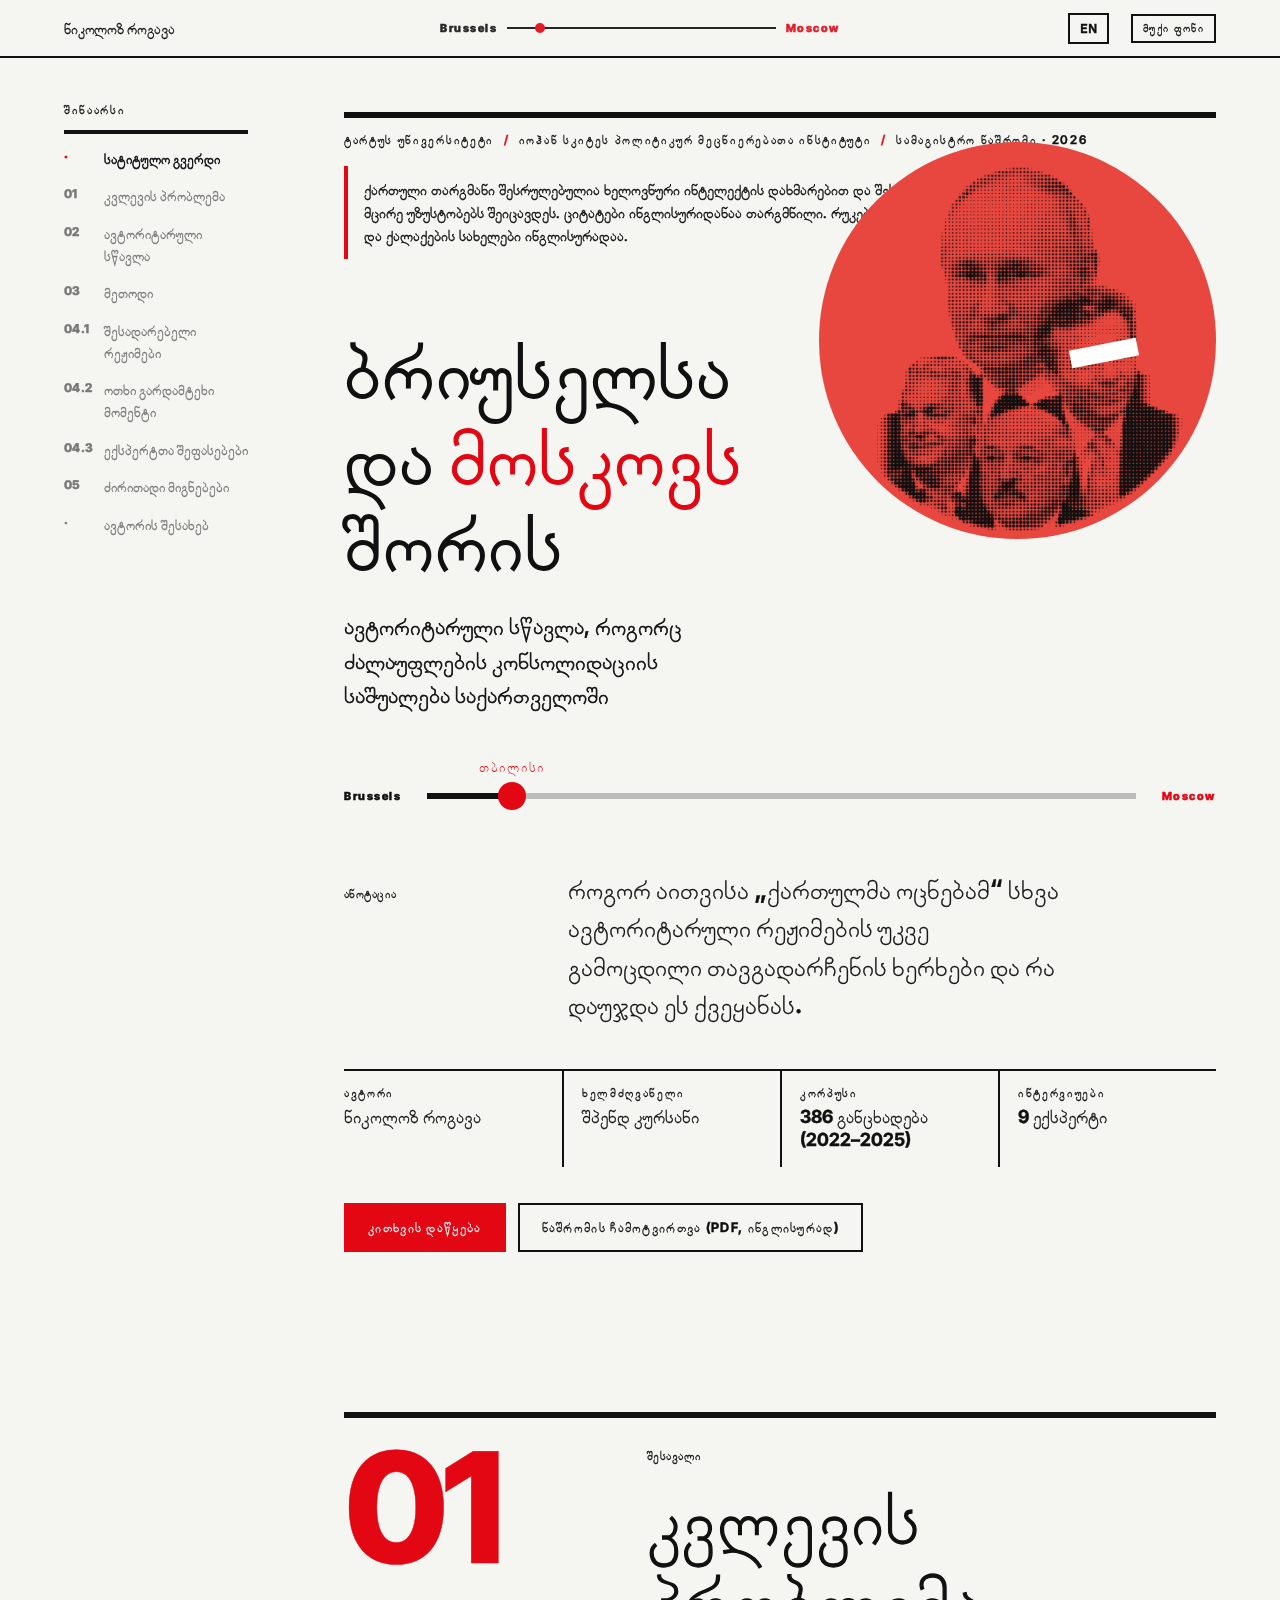
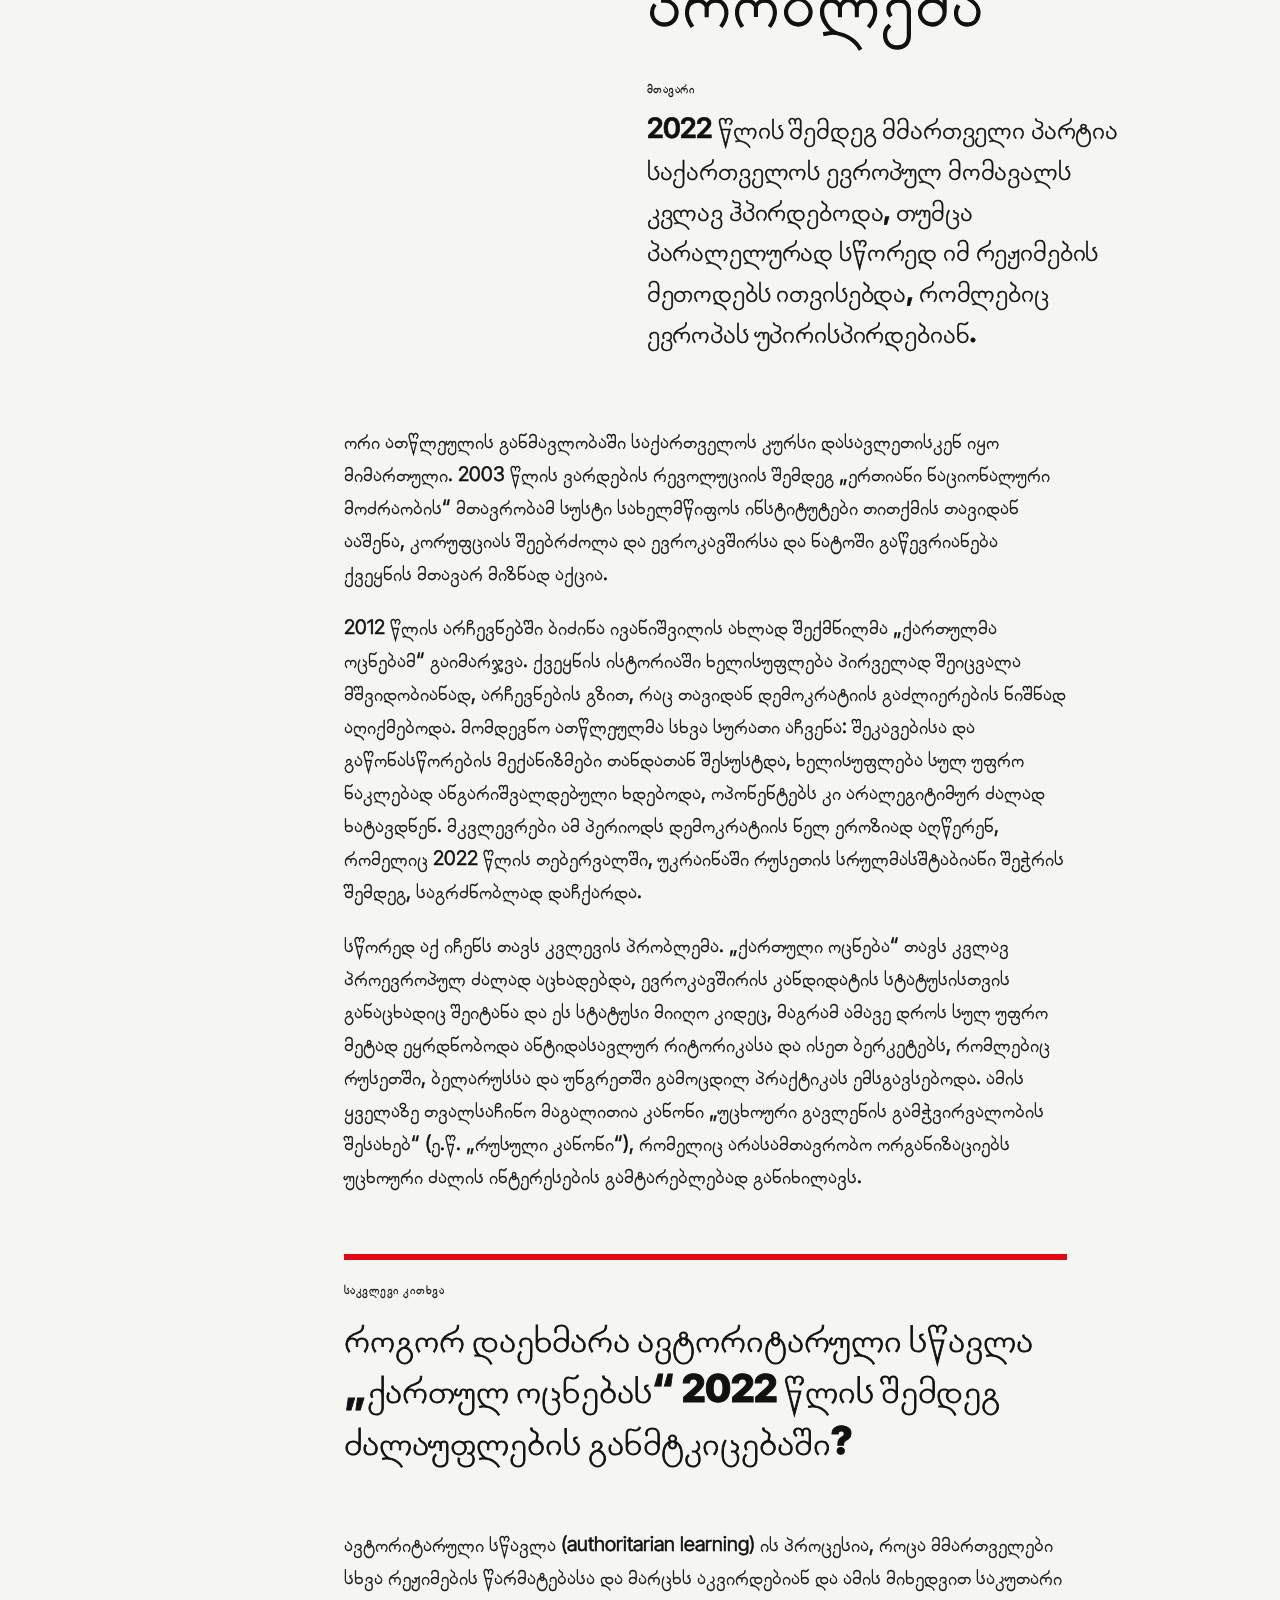
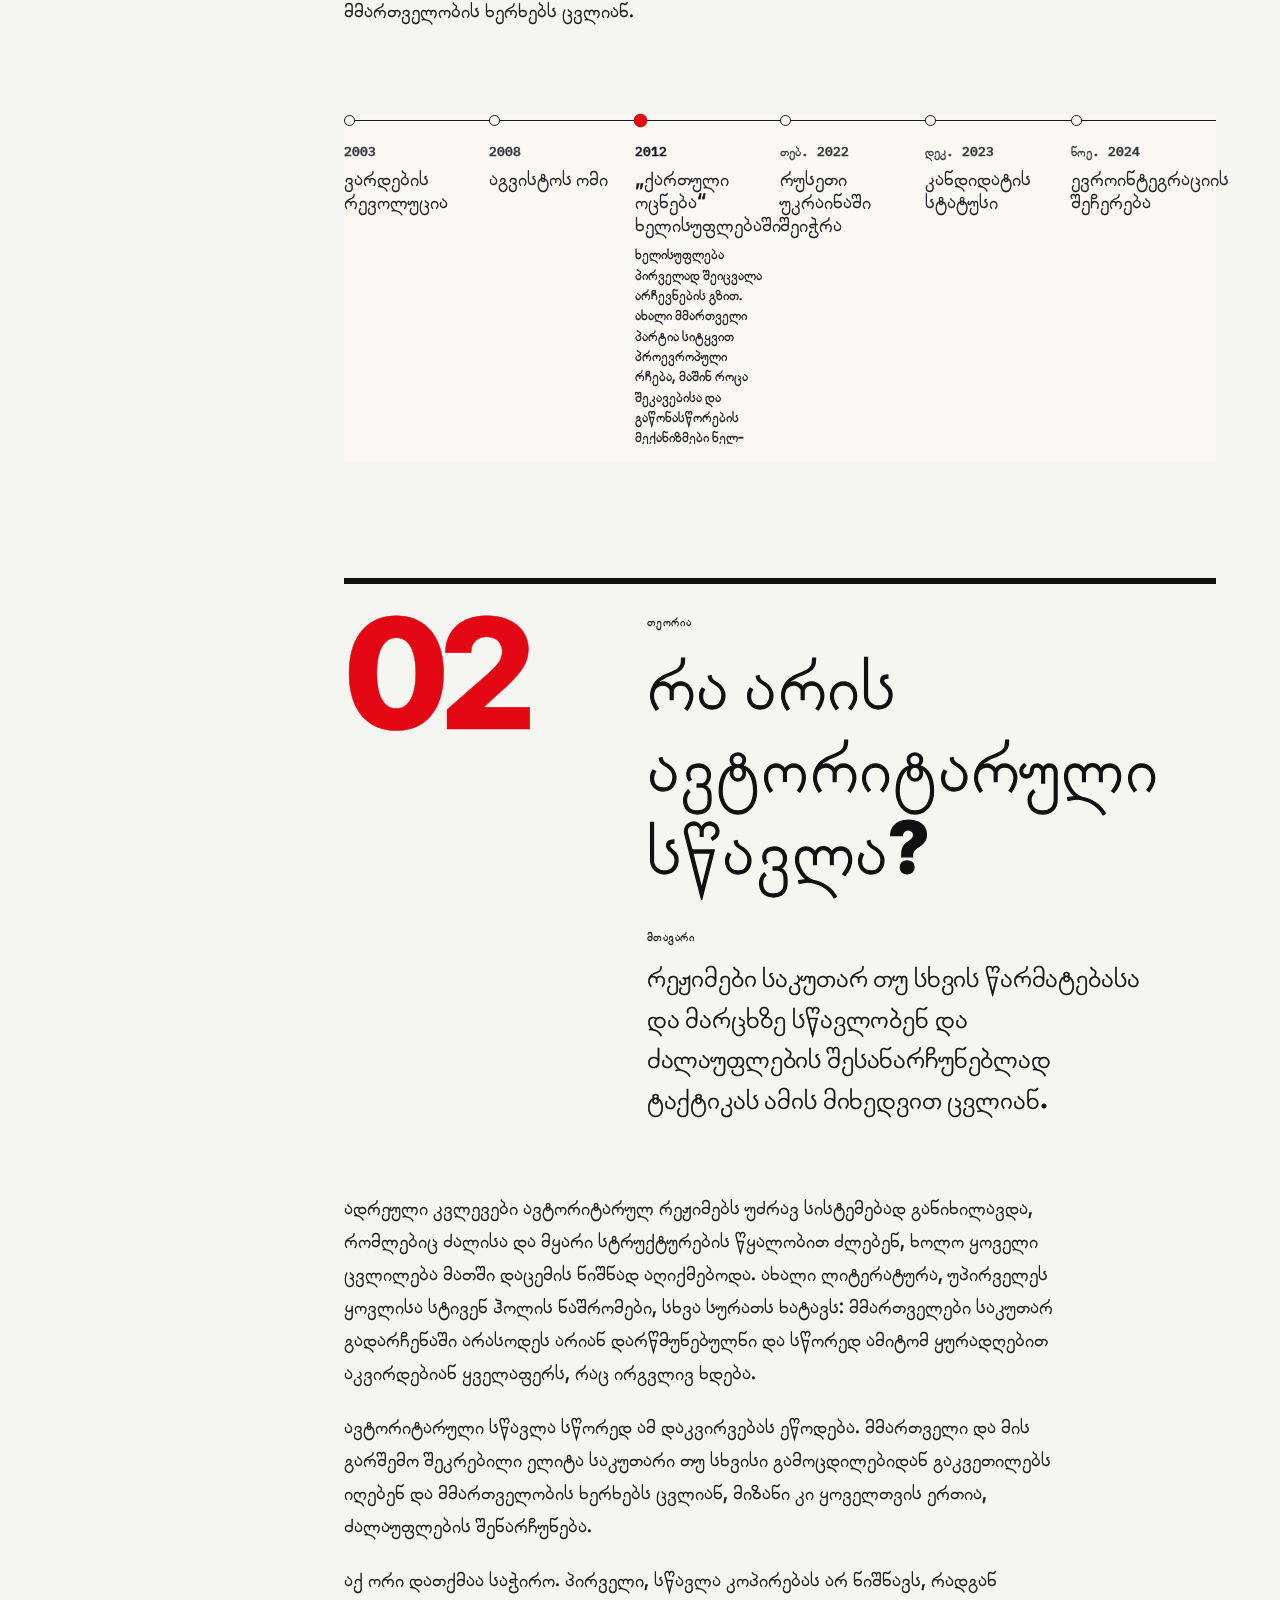
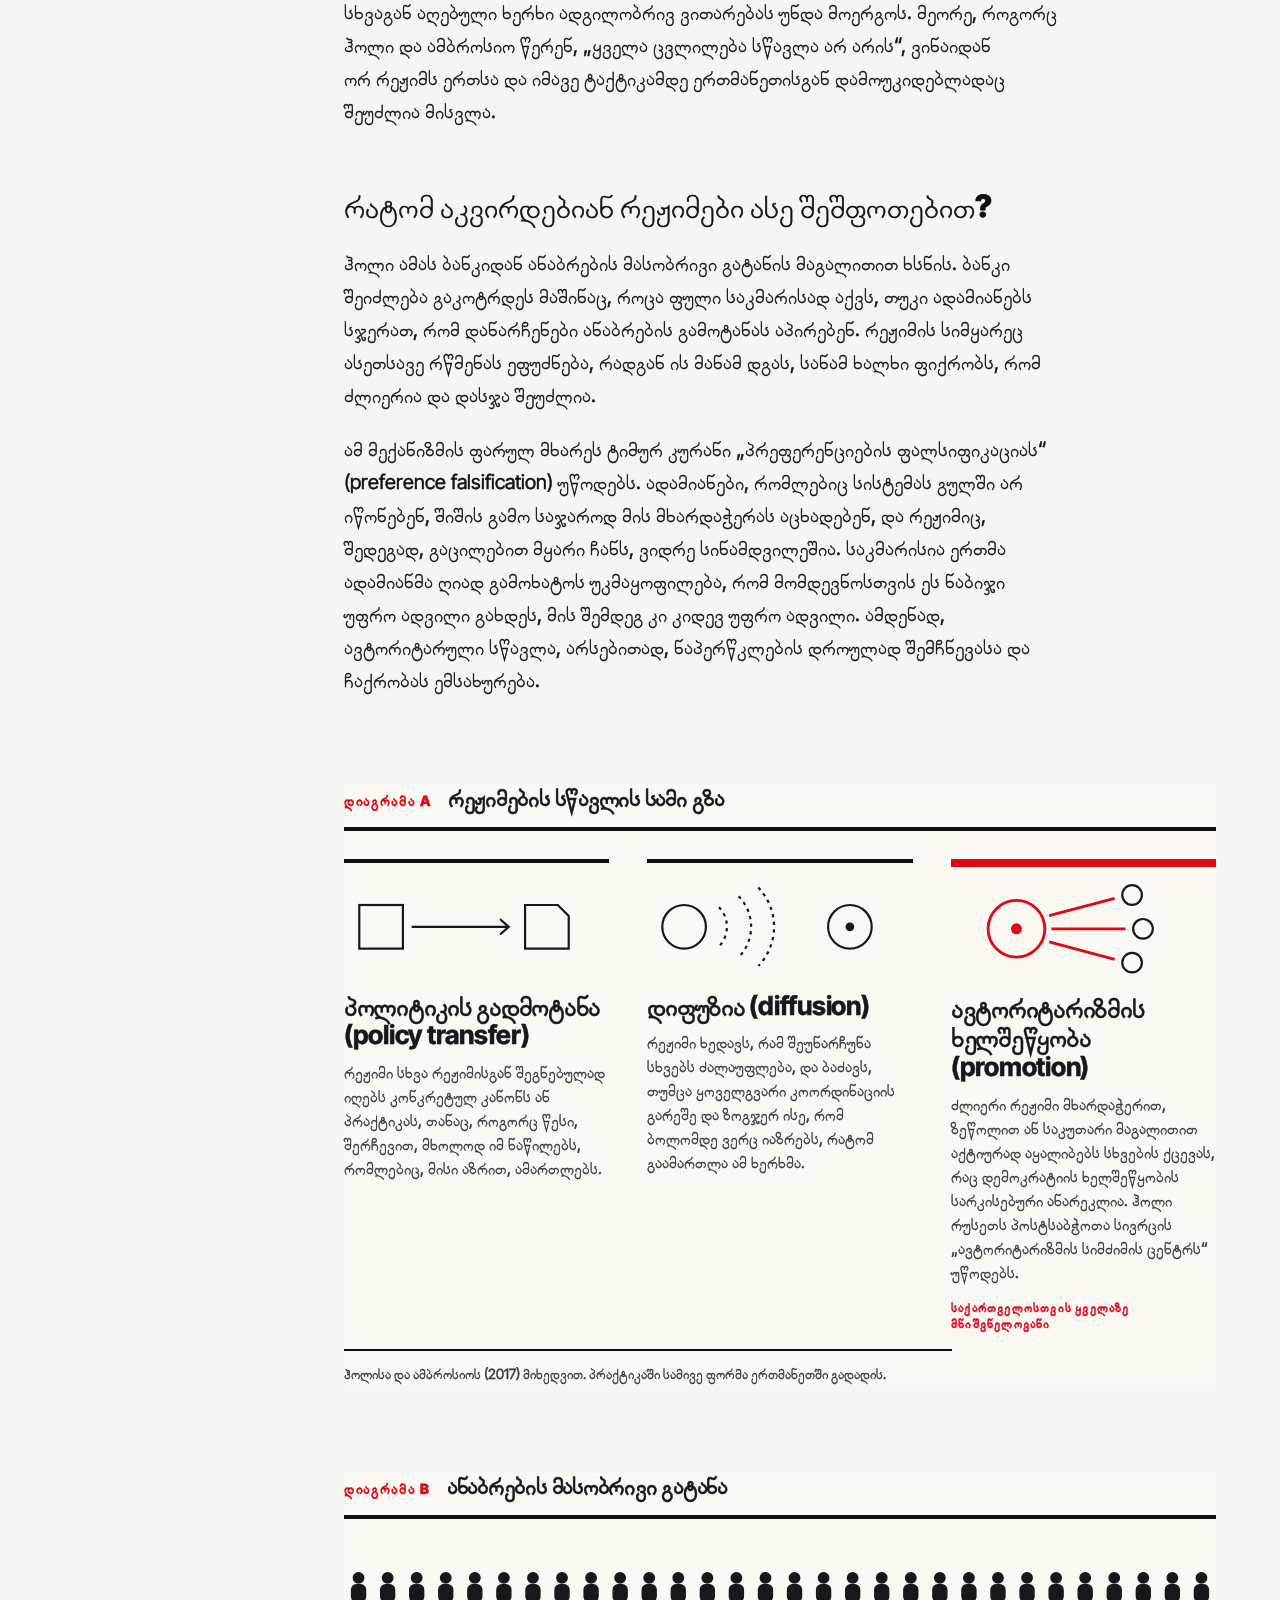
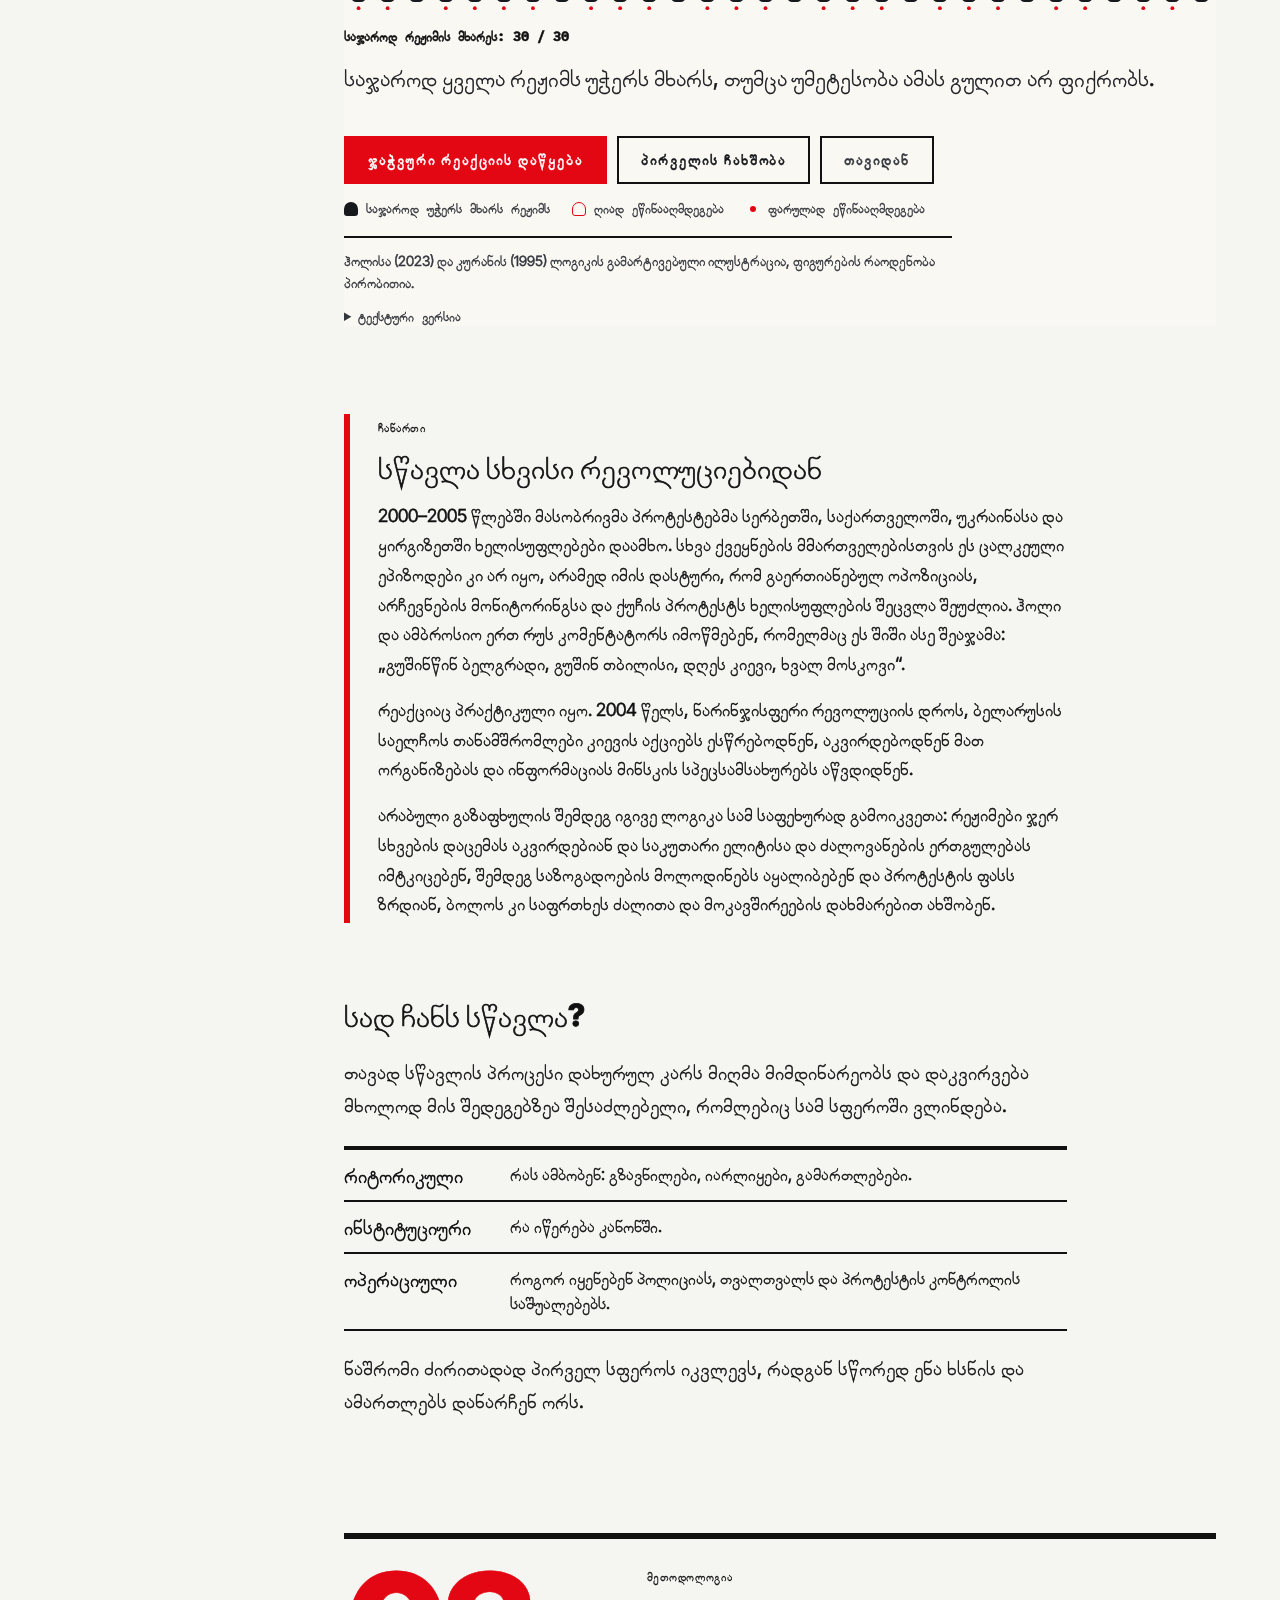
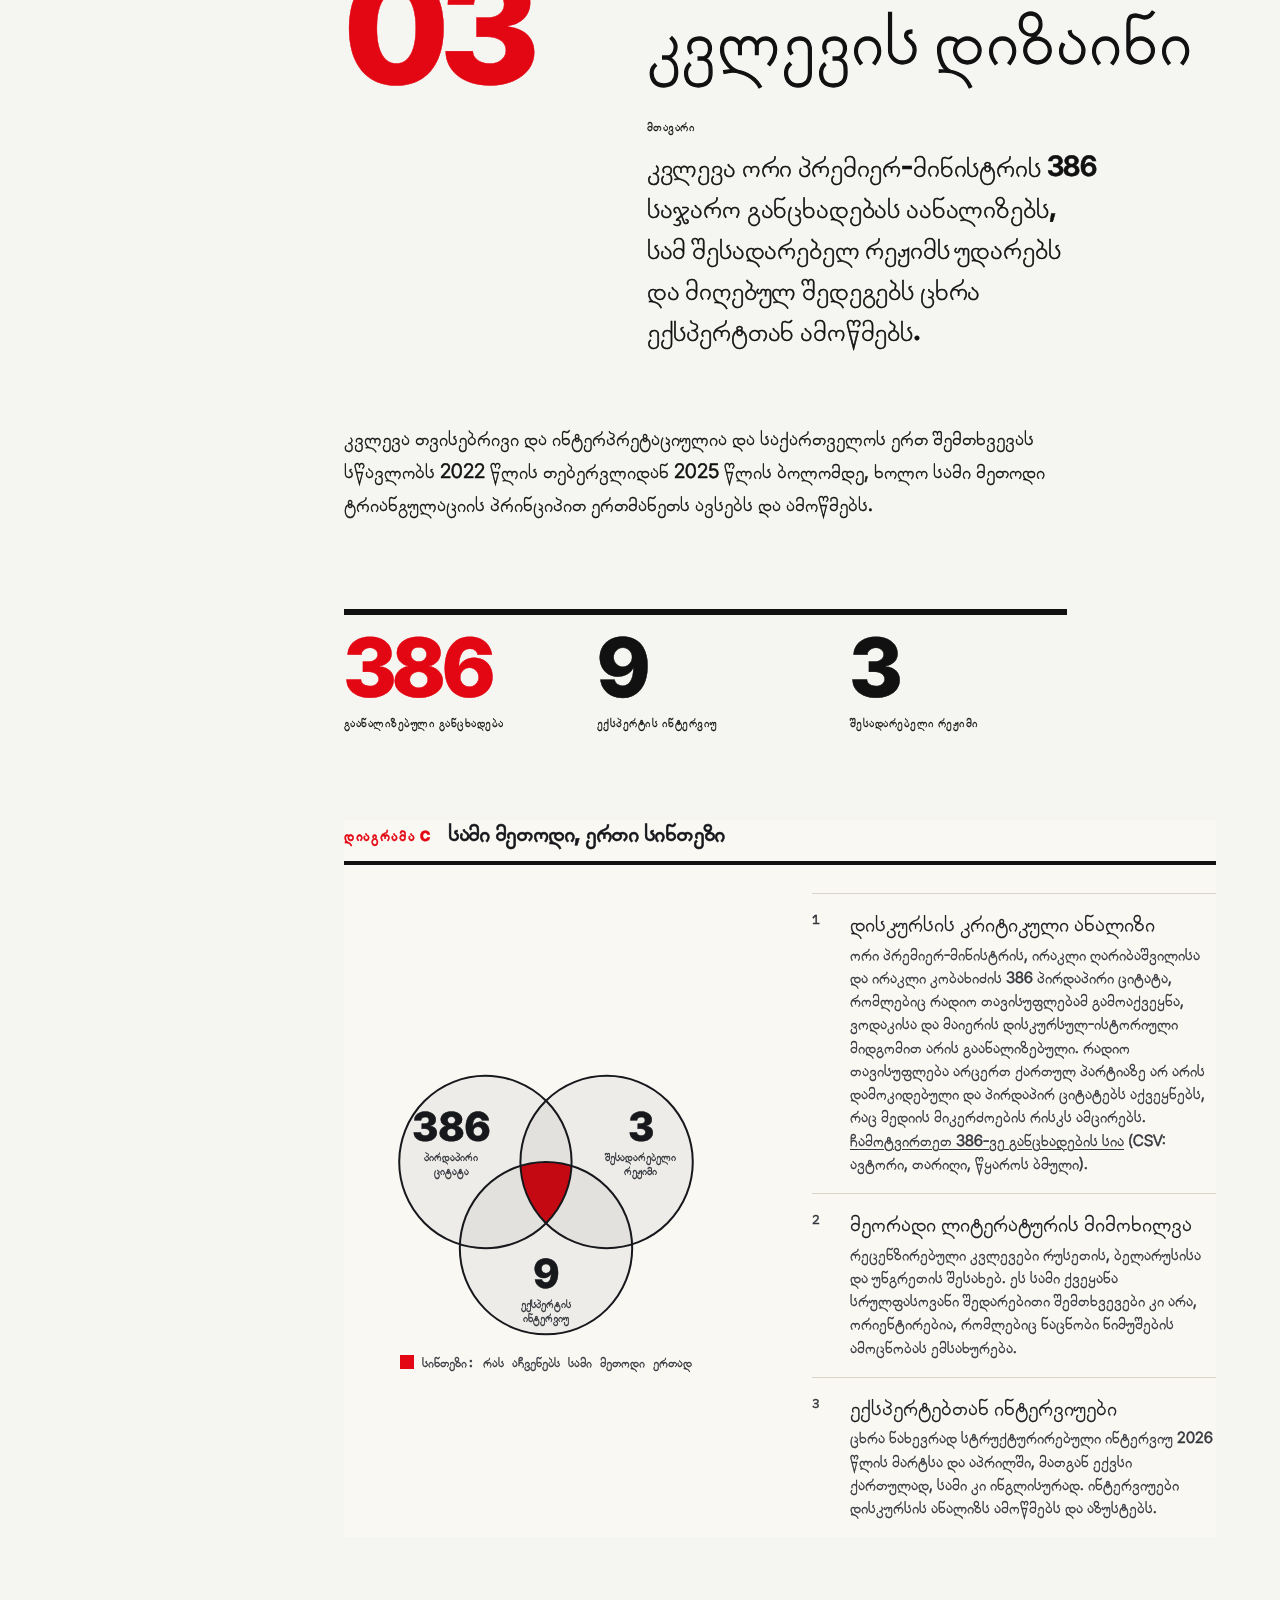
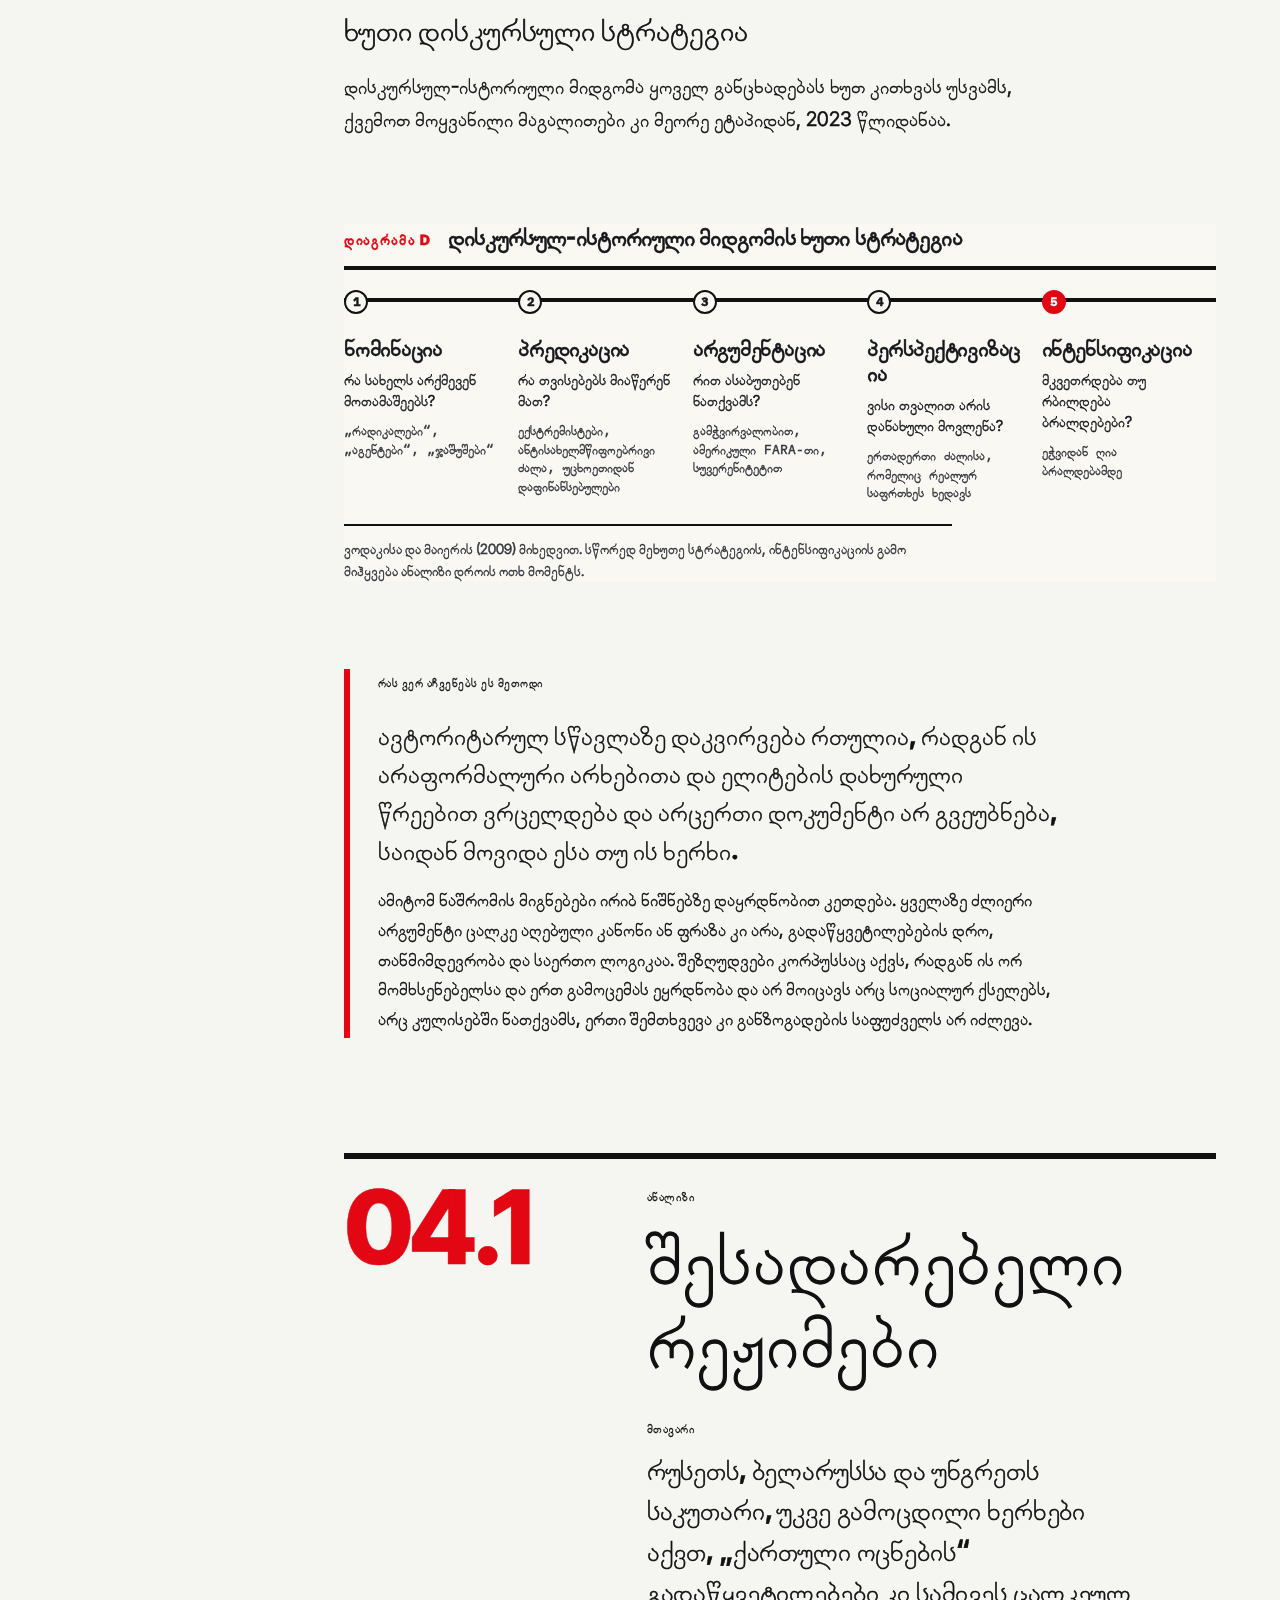
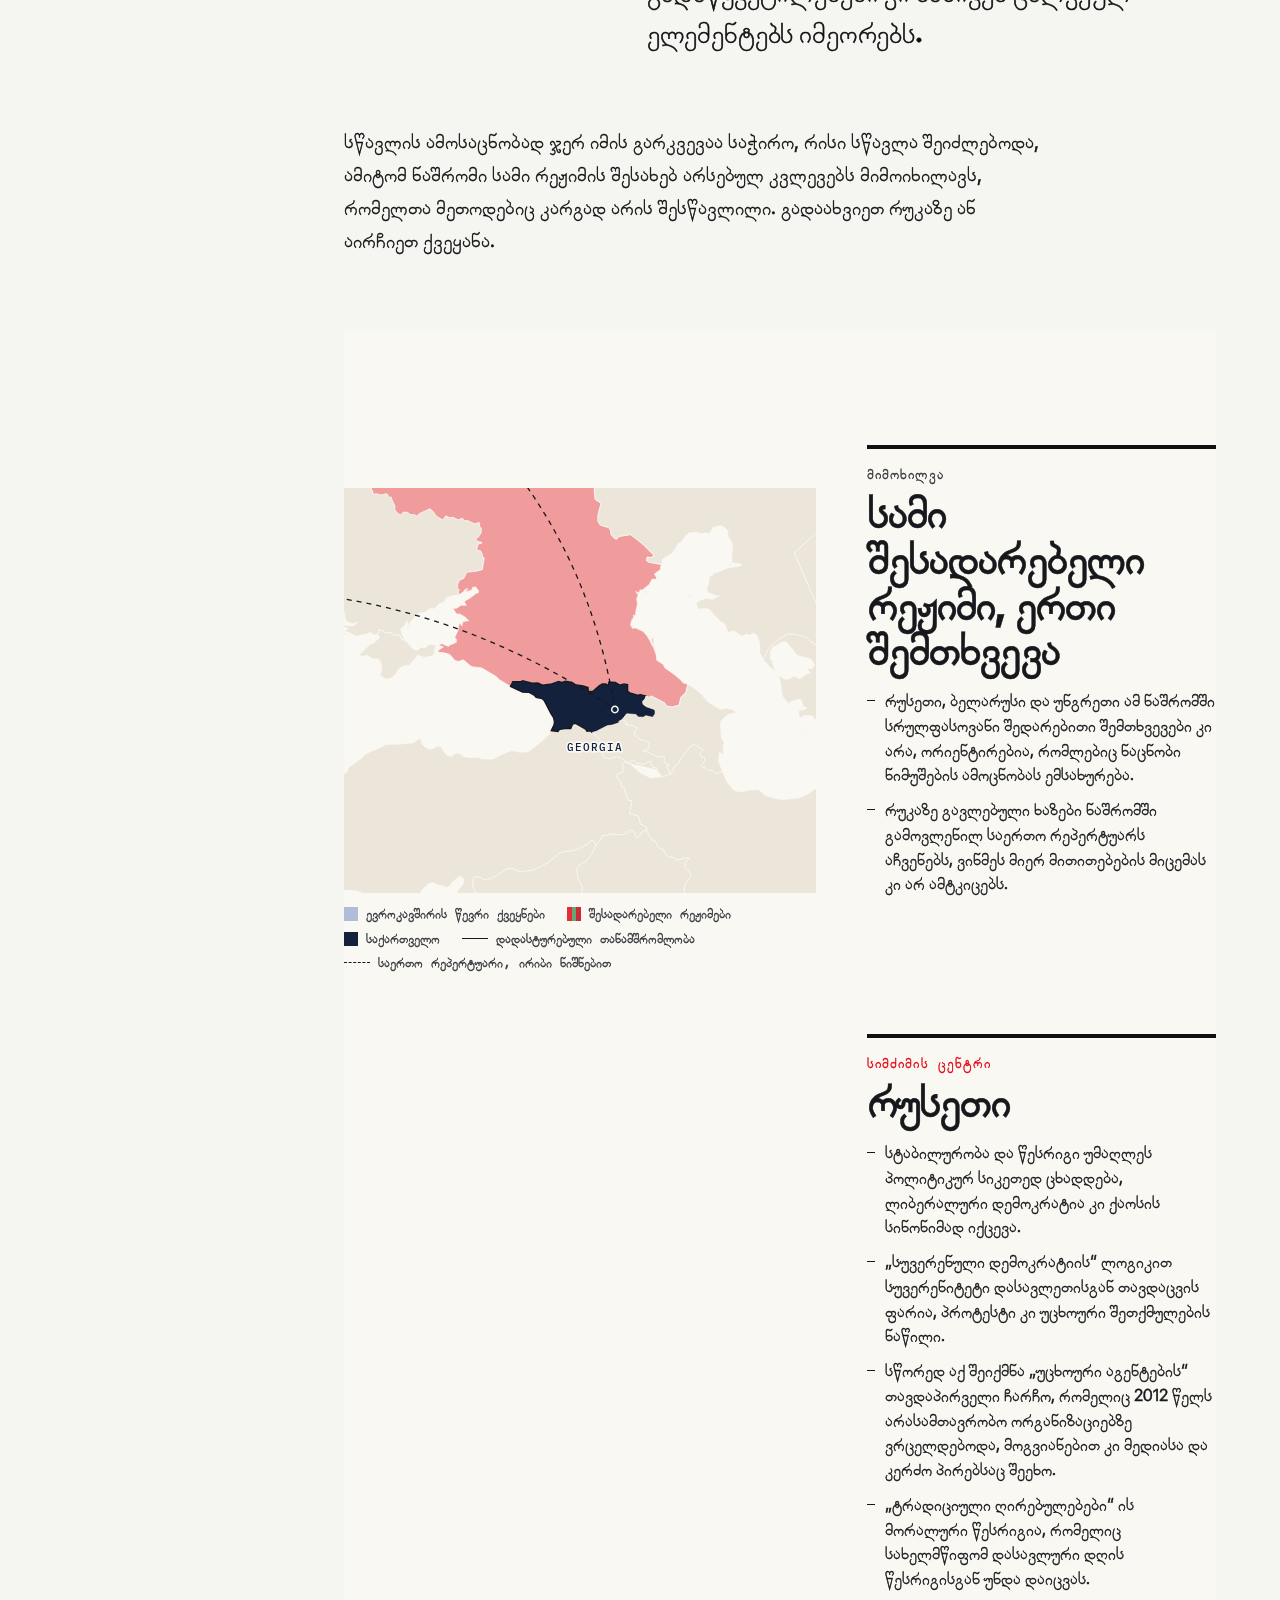
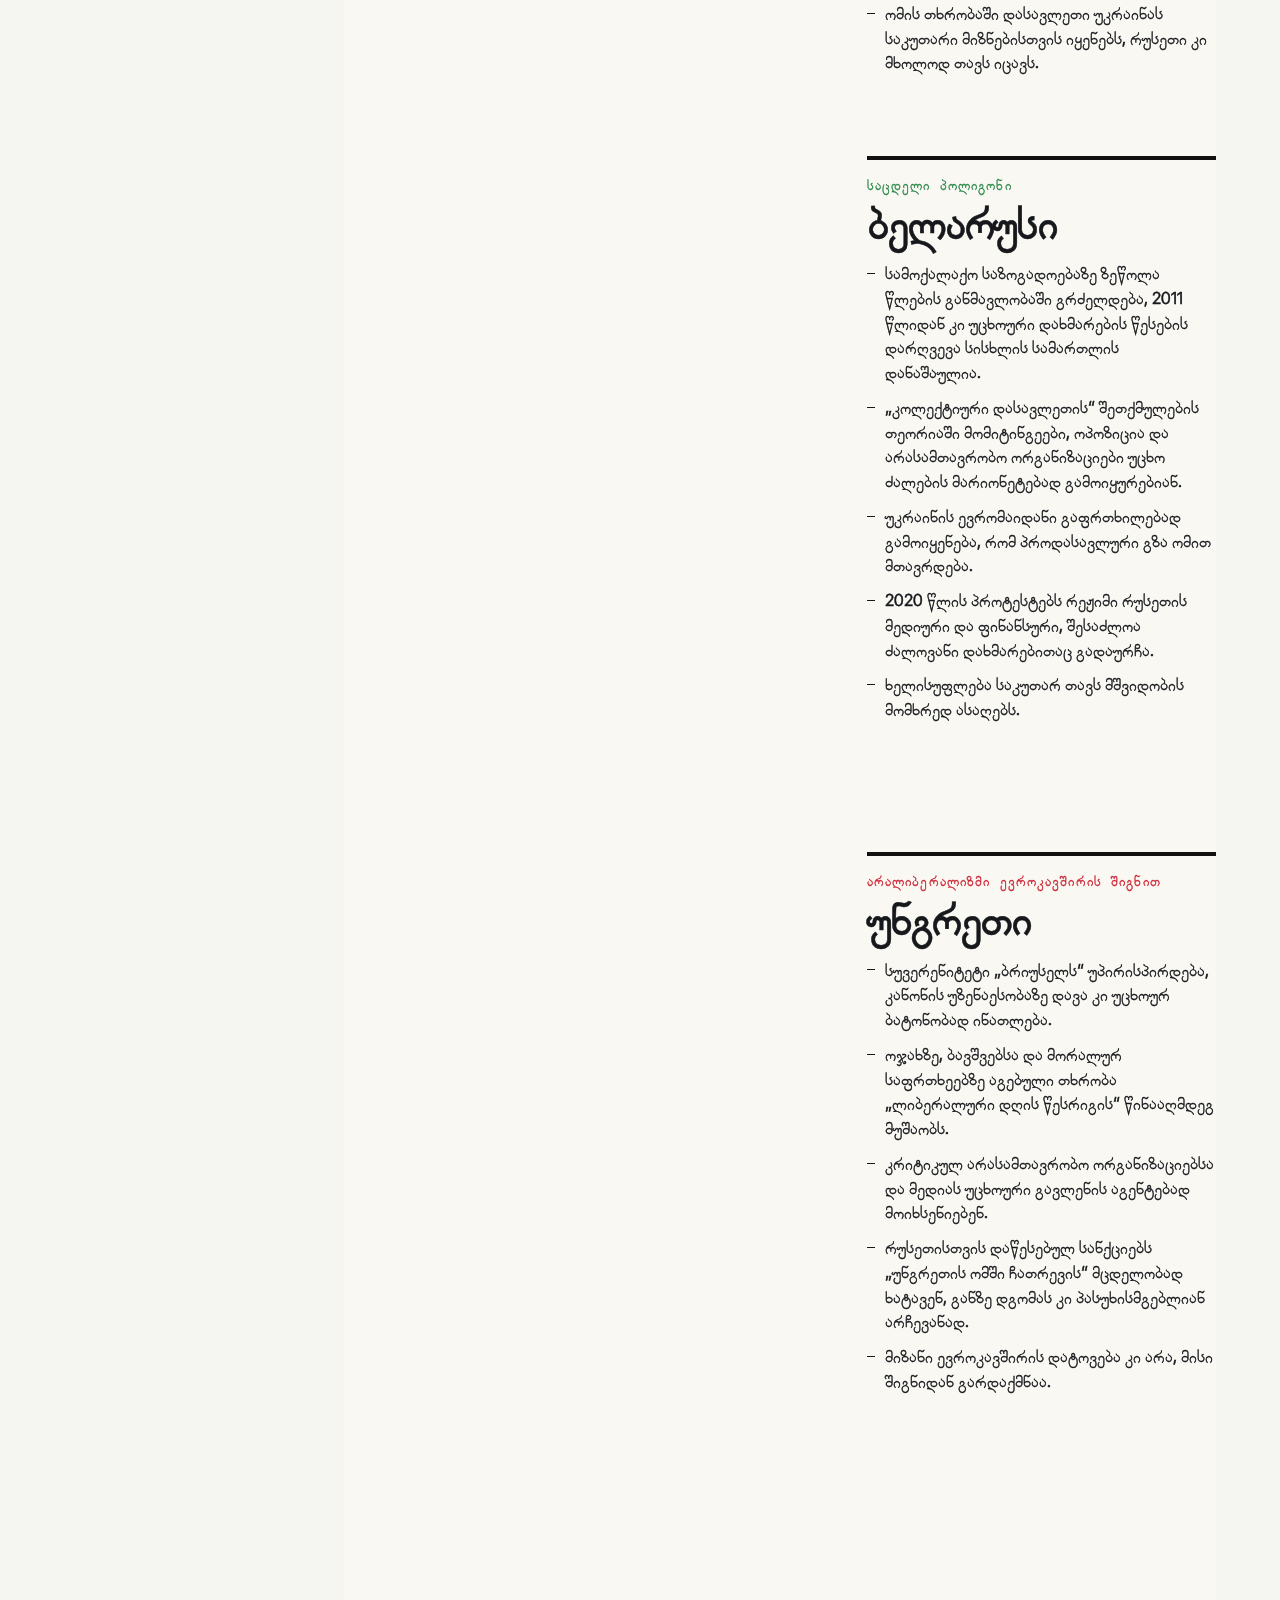
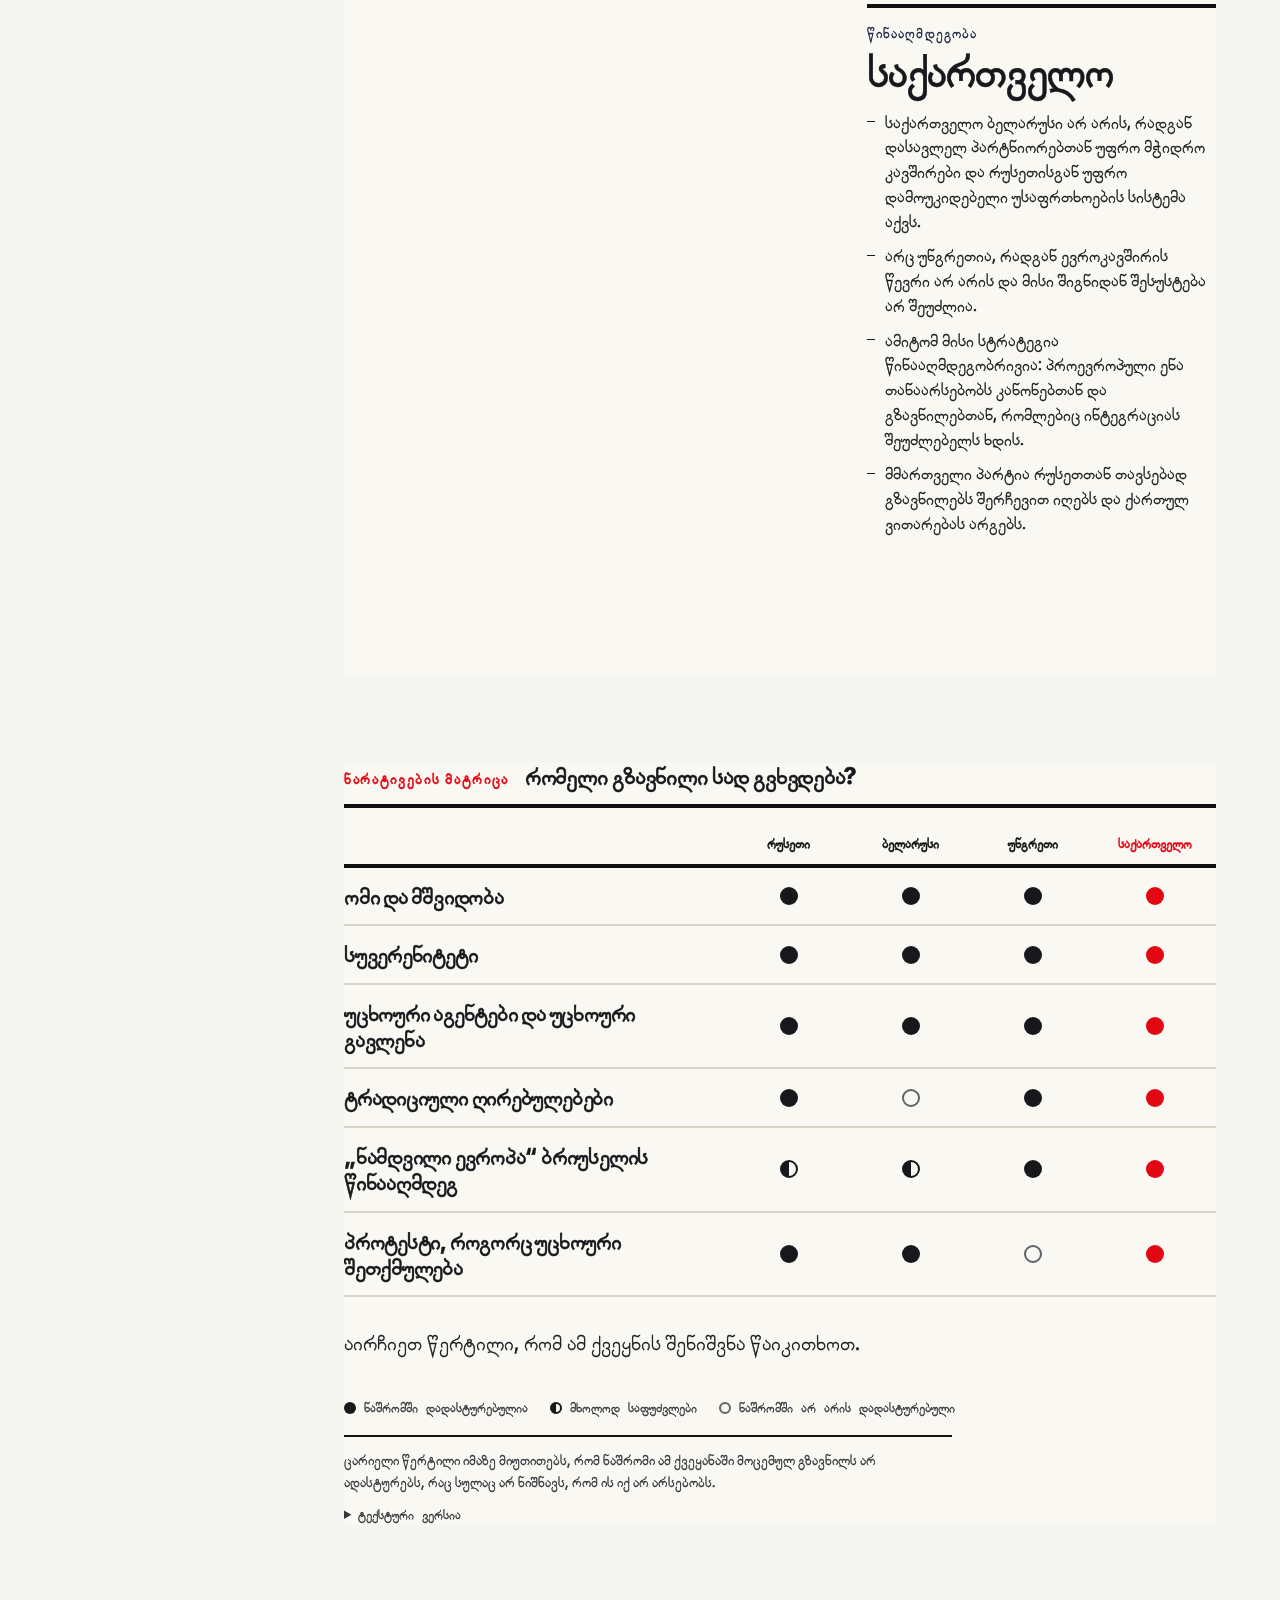
==== commit 794552be: "KA: borrowed tool 'has to be adapted' to local conditions; restore English sentence Co-Authored-By: " ====
--- a/ka/index.html
+++ b/ka/index.html
@@ -180,7 +180,7 @@
   <div class="prose">
     <p>ადრეული კვლევები ავტორიტარულ რეჟიმებს უძრავ სისტემებად განიხილავდა, რომლებიც ძალისა და მყარი სტრუქტურების წყალობით ძლებენ, ხოლო ყოველი ცვლილება მათში დაცემის ნიშნად აღიქმებოდა. ახალი ლიტერატურა, უპირველეს ყოვლისა სტივენ ჰოლის ნაშრომები, სხვა სურათს ხატავს: მმართველები საკუთარ გადარჩენაში არასოდეს არიან დარწმუნებულნი და სწორედ ამიტომ ყურადღებით აკვირდებიან ყველაფერს, რაც ირგვლივ ხდება.</p>
     <p>ავტორიტარული სწავლა სწორედ ამ დაკვირვებას ეწოდება. მმართველი და მის გარშემო შეკრებილი ელიტა საკუთარი თუ სხვისი გამოცდილებიდან გაკვეთილებს იღებენ და მმართველობის ხერხებს ცვლიან, მიზანი კი ყოველთვის ერთია, ძალაუფლების შენარჩუნება.</p>
-    <p>აქ ორი დათქმაა საჭირო. პირველი, სწავლა კოპირებას არ ნიშნავს, რადგან სხვაგან აღებული ხერხი ადგილობრივ ვითარებას ყოველთვის არ ერგება. მეორე, როგორც ჰოლი და ამბროსიო წერენ, „ყველა ცვლილება სწავლა არ არის“, ვინაიდან ორ რეჟიმს ერთსა და იმავე ტაქტიკამდე ერთმანეთისგან დამოუკიდებლადაც შეუძლია მისვლა.</p>
+    <p>აქ ორი დათქმაა საჭირო. პირველი, სწავლა კოპირებას არ ნიშნავს, რადგან სხვაგან აღებული ხერხი ადგილობრივ ვითარებას უნდა მოერგოს. მეორე, როგორც ჰოლი და ამბროსიო წერენ, „ყველა ცვლილება სწავლა არ არის“, ვინაიდან ორ რეჟიმს ერთსა და იმავე ტაქტიკამდე ერთმანეთისგან დამოუკიდებლადაც შეუძლია მისვლა.</p>
 
     <h3 class="h3">რატომ აკვირდებიან რეჟიმები ასე შეშფოთებით?</h3>
     <p>ჰოლი ამას ბანკიდან ანაბრების მასობრივი გატანის მაგალითით ხსნის. ბანკი შეიძლება გაკოტრდეს მაშინაც, როცა ფული საკმარისად აქვს, თუკი ადამიანებს სჯერათ, რომ დანარჩენები ანაბრების გამოტანას აპირებენ. რეჟიმის სიმყარეც ასეთსავე რწმენას ეფუძნება, რადგან ის მანამ დგას, სანამ ხალხი ფიქრობს, რომ ძლიერია და დასჯა შეუძლია.</p>
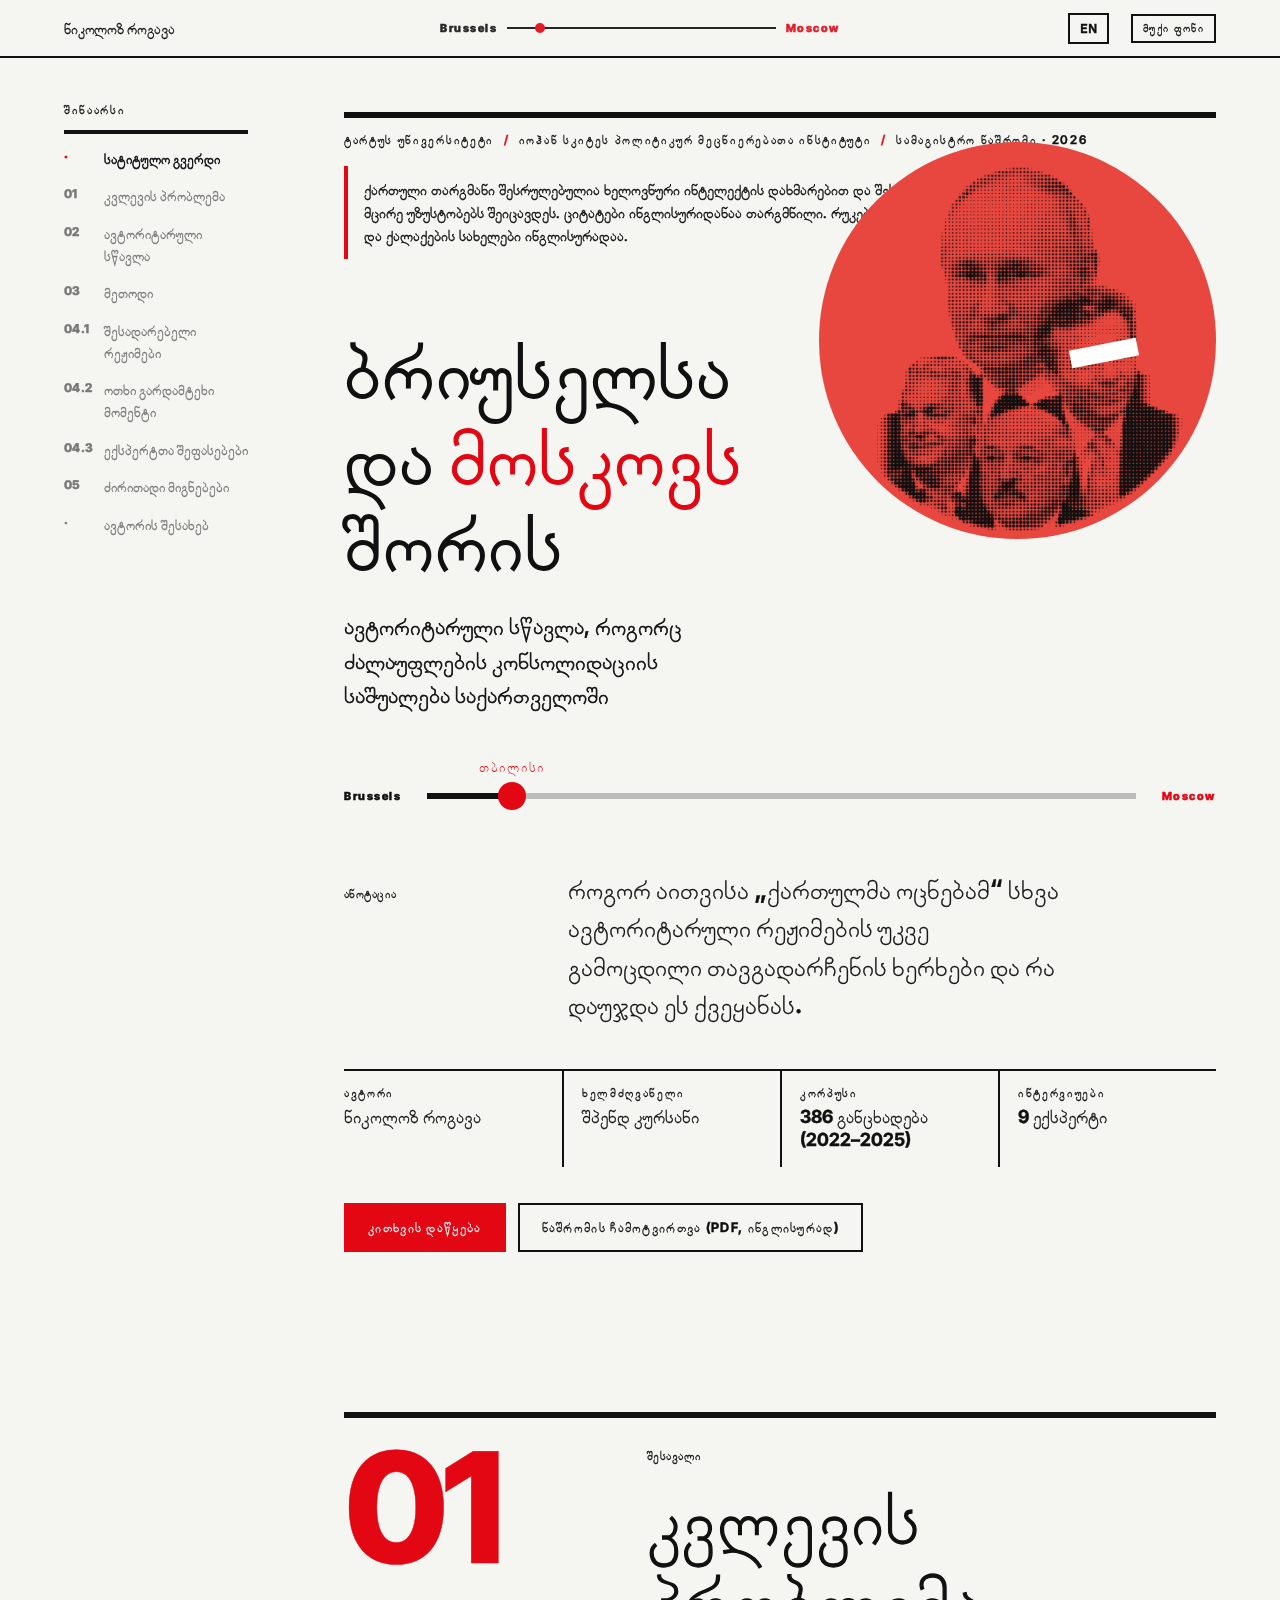
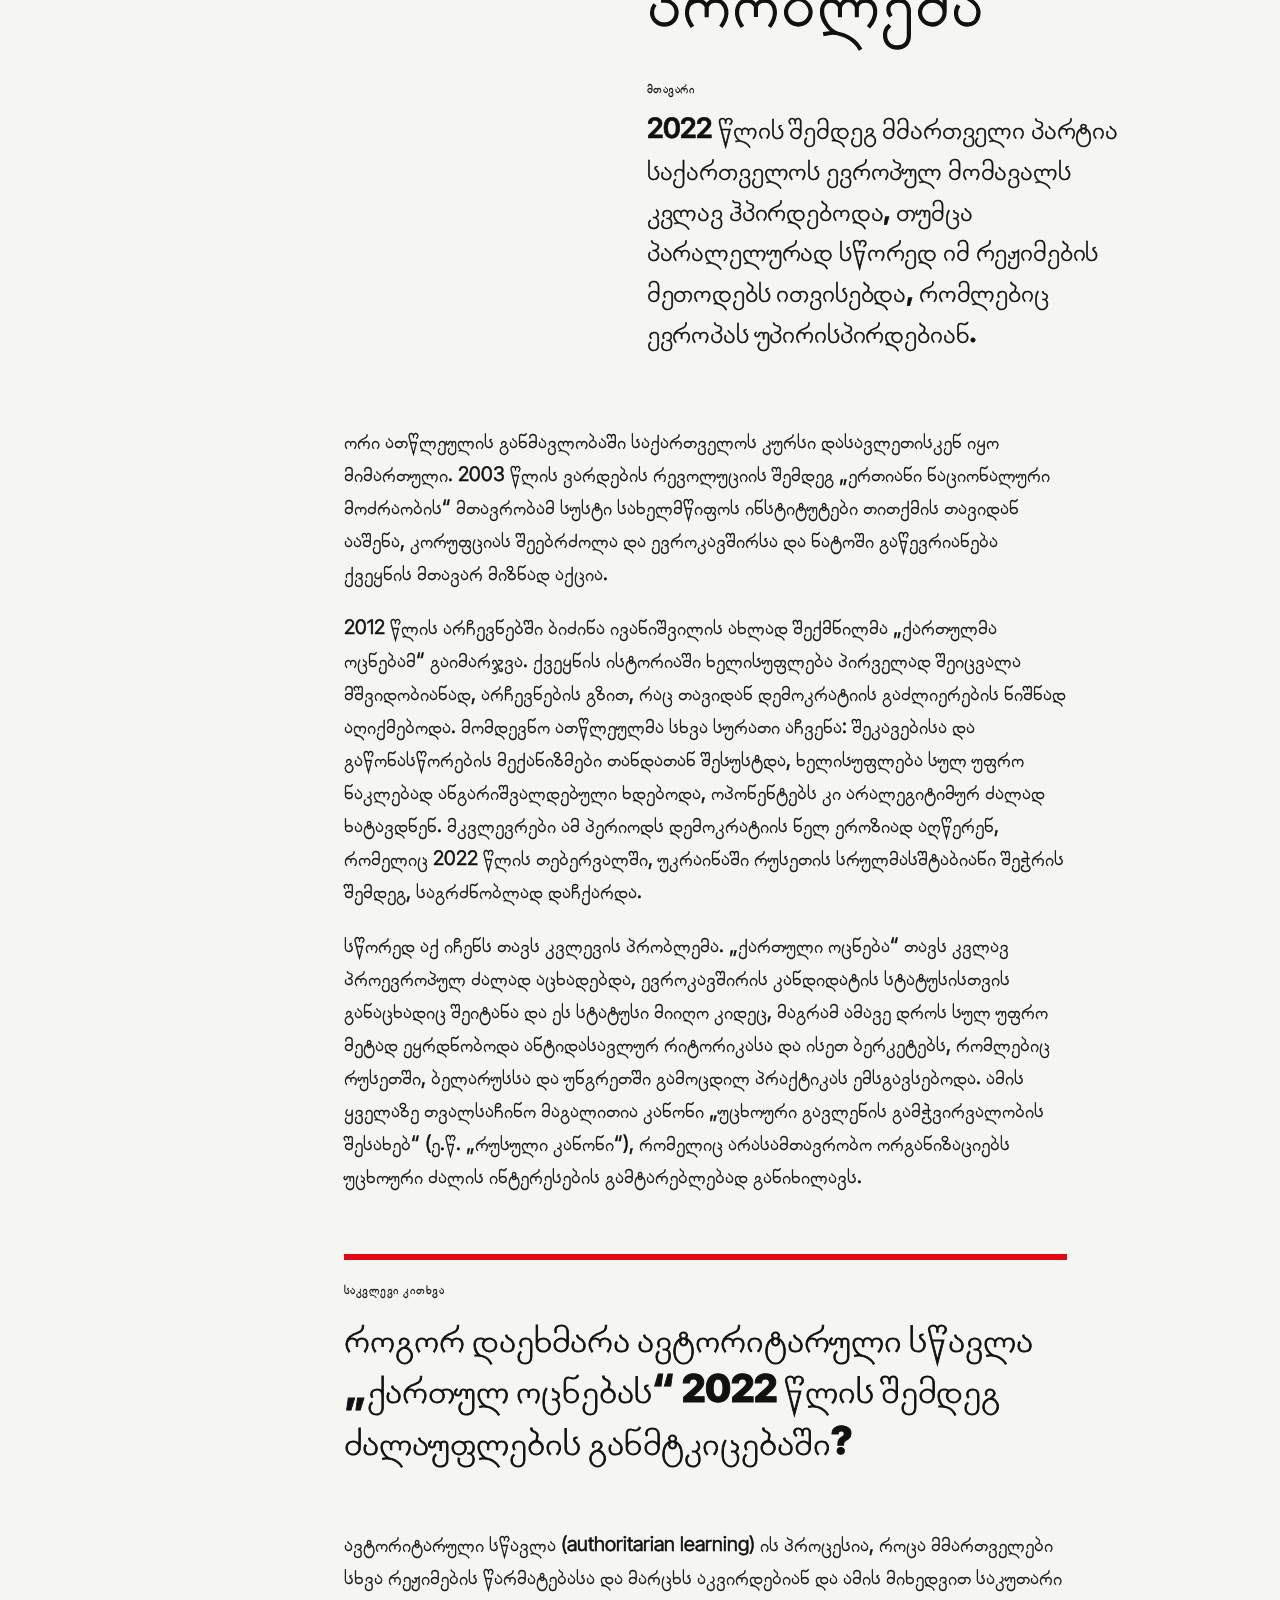
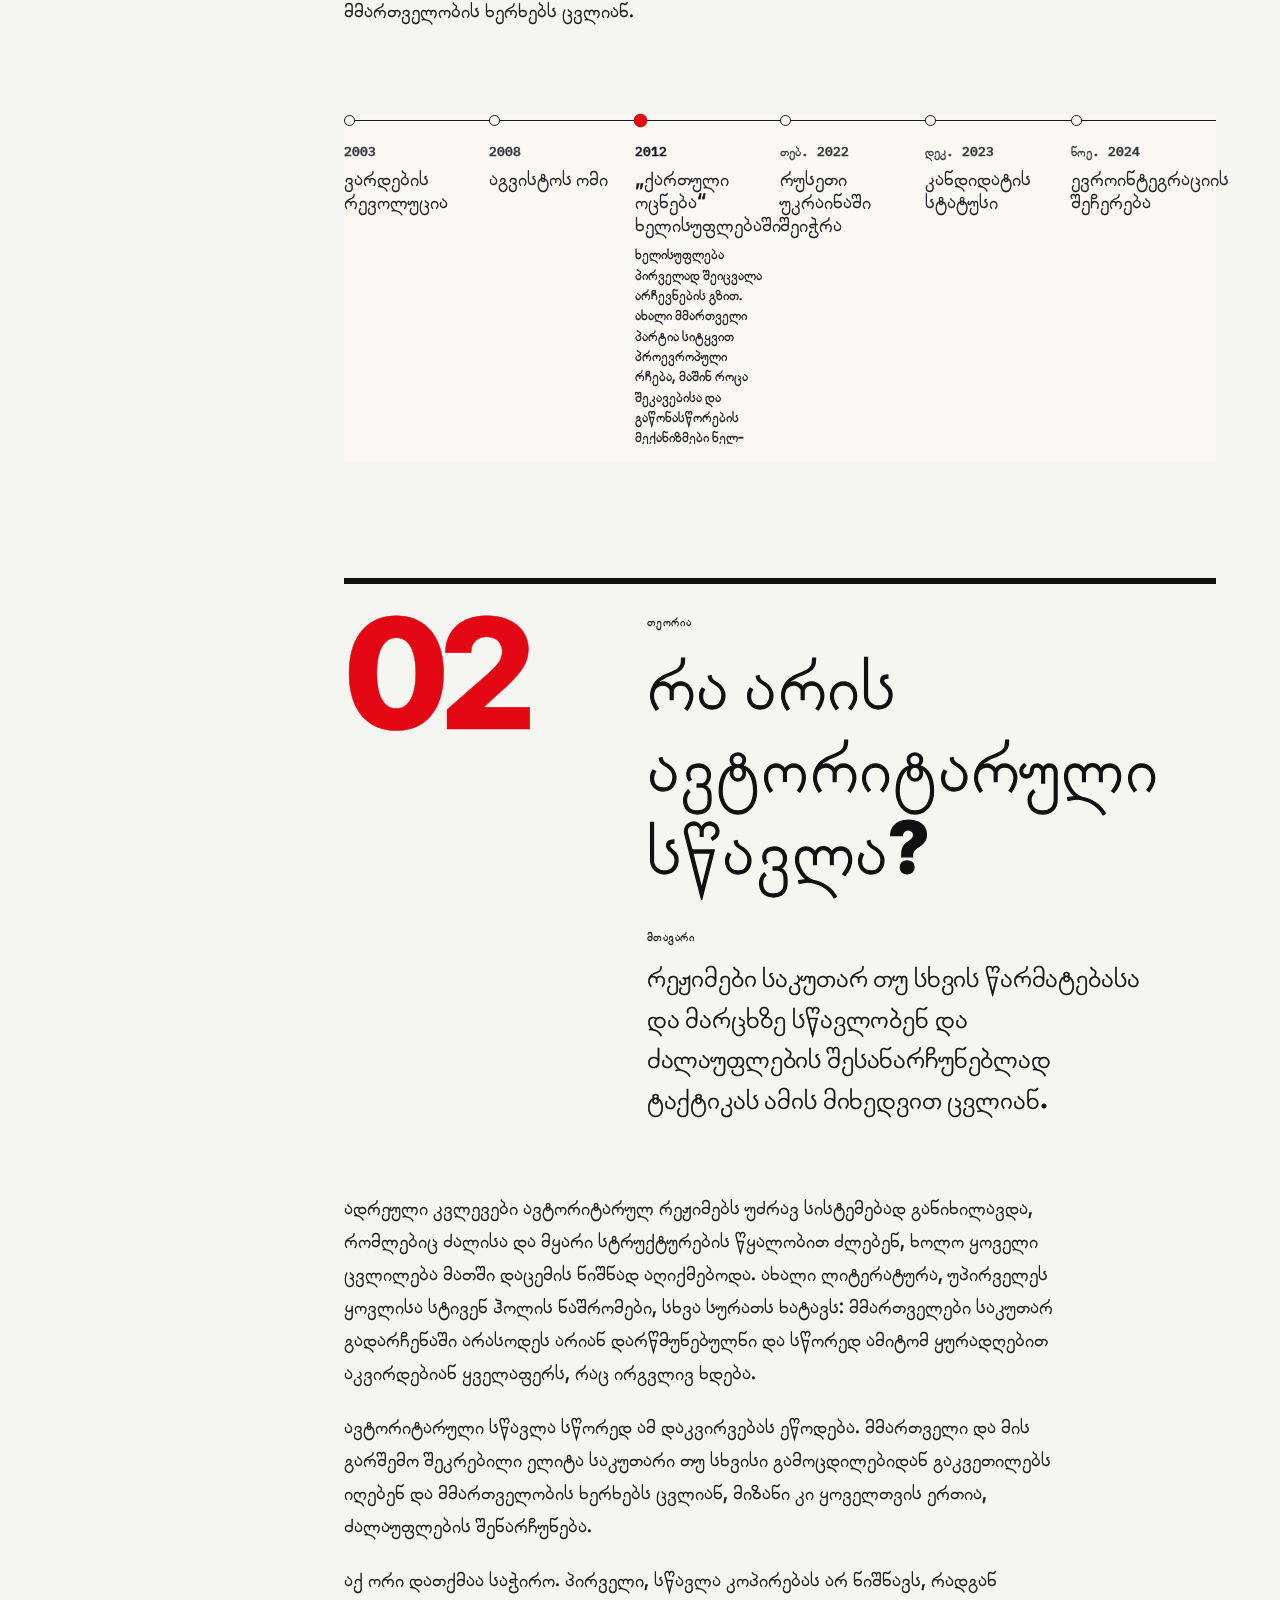
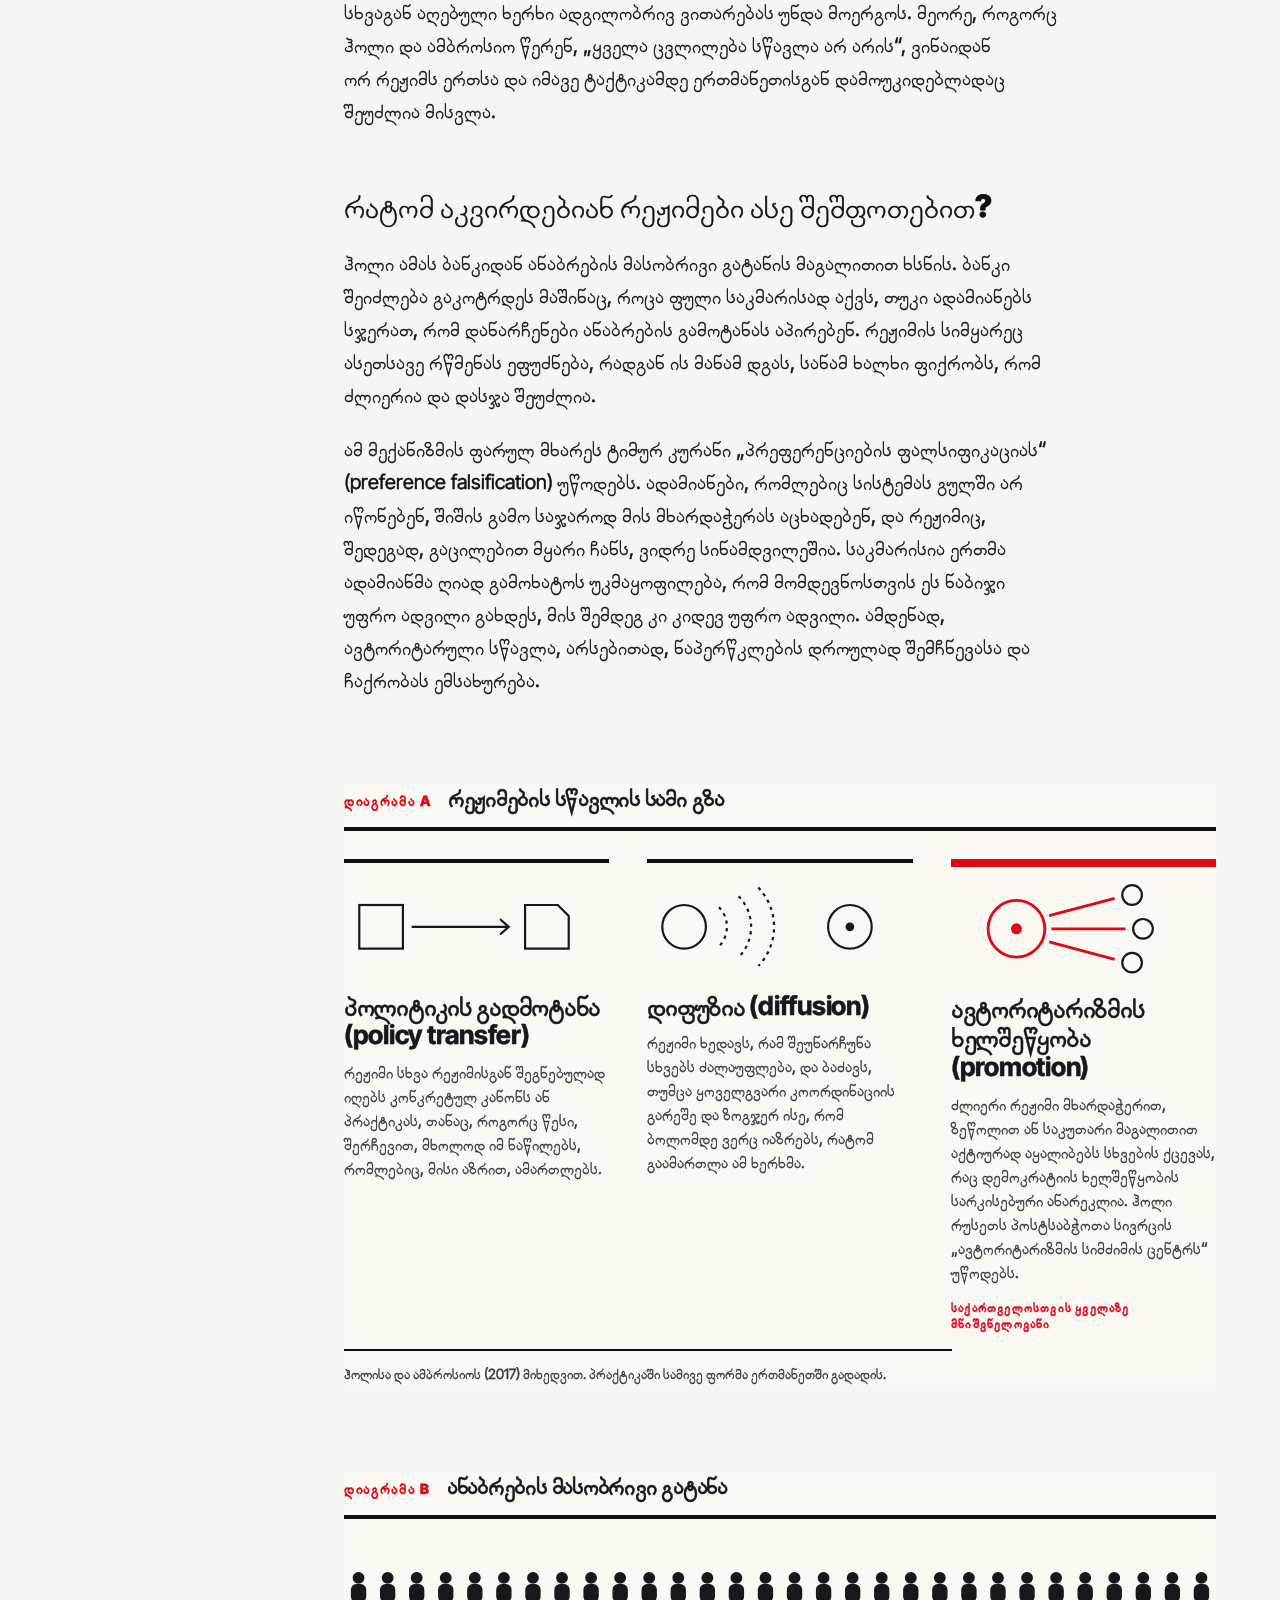
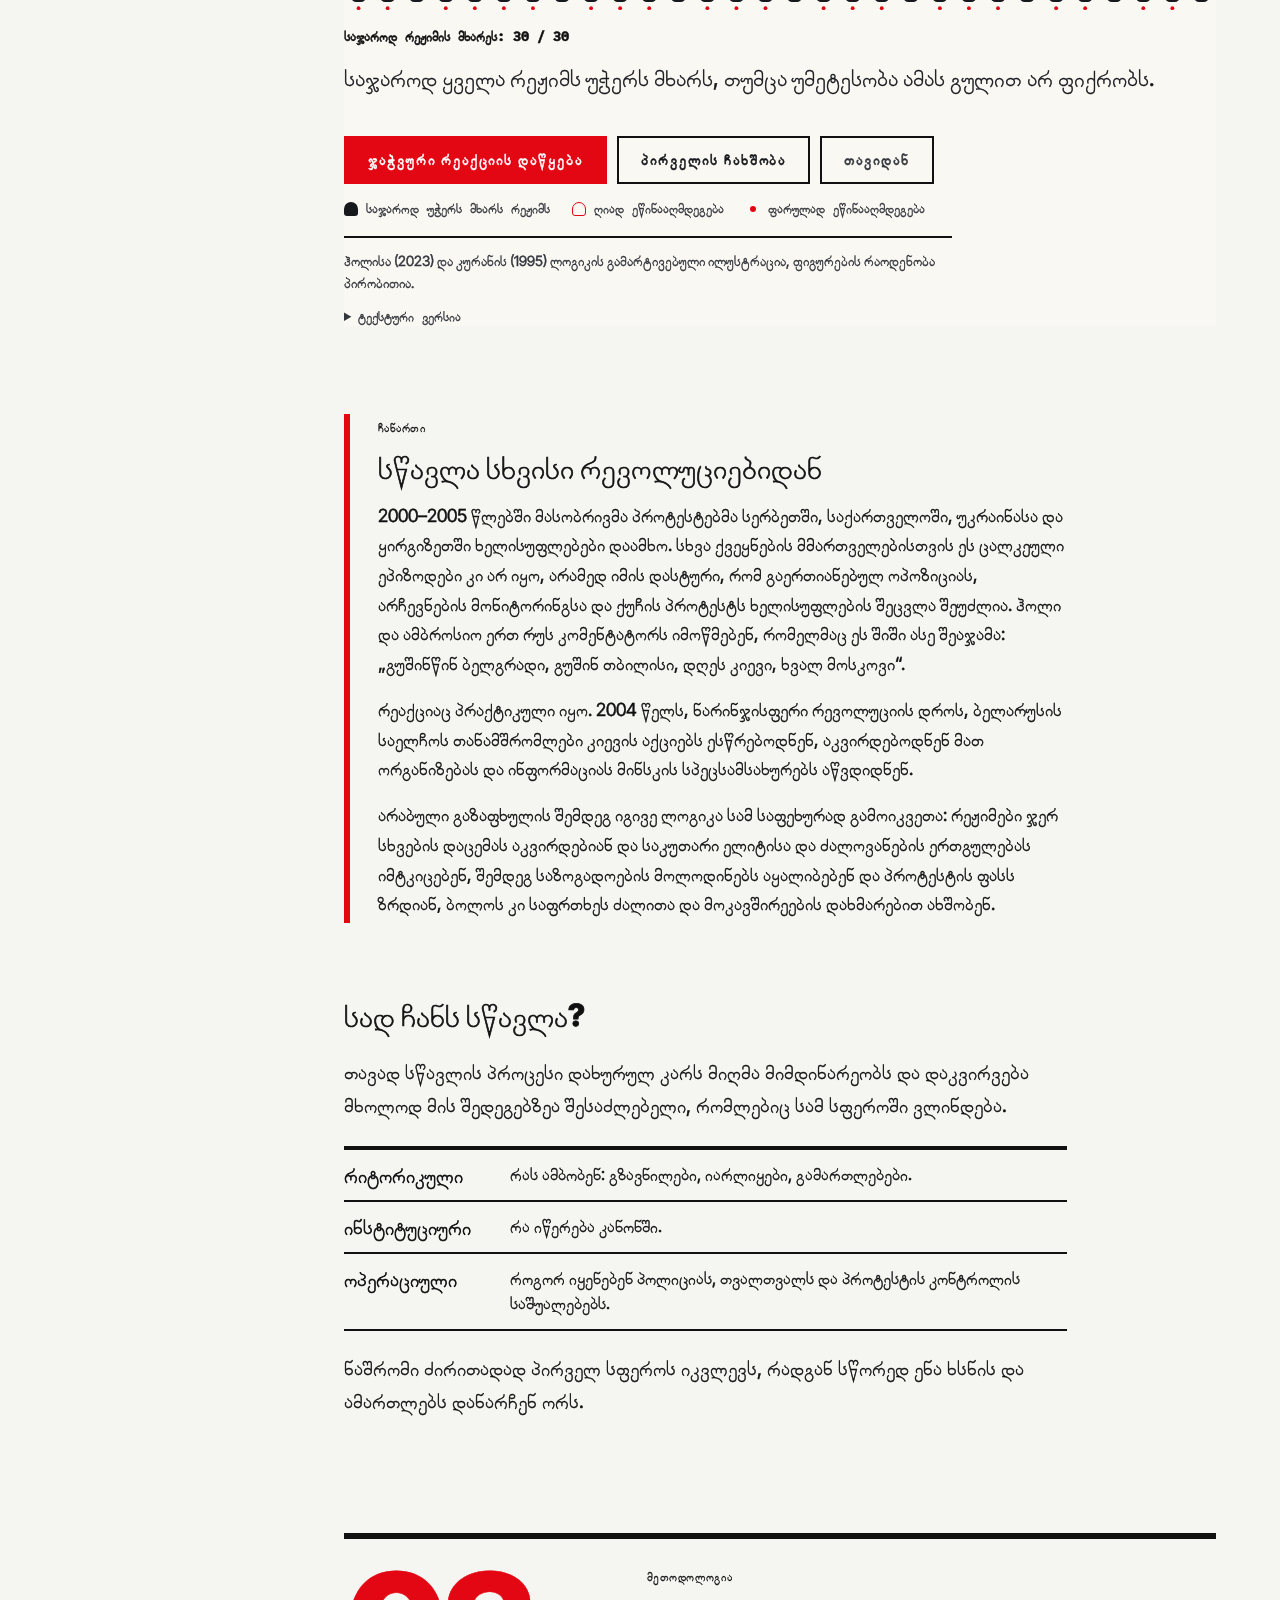
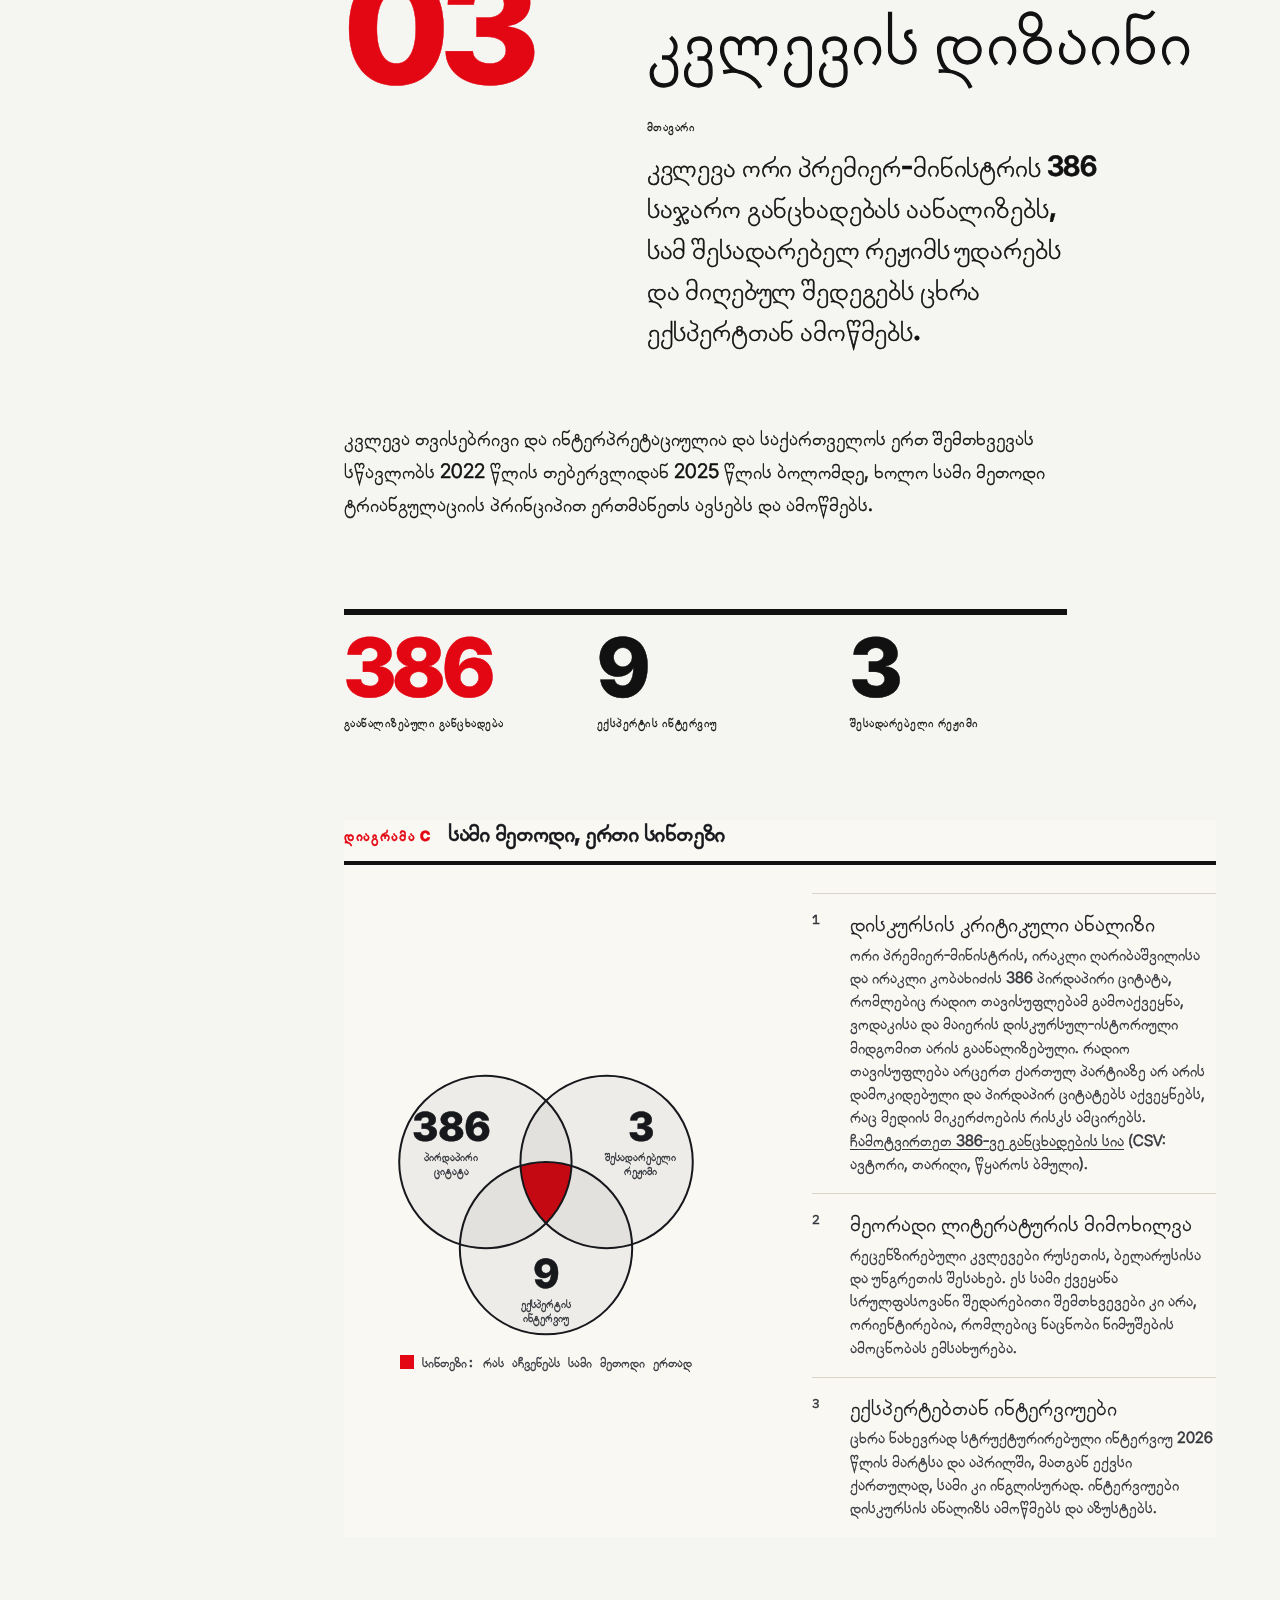
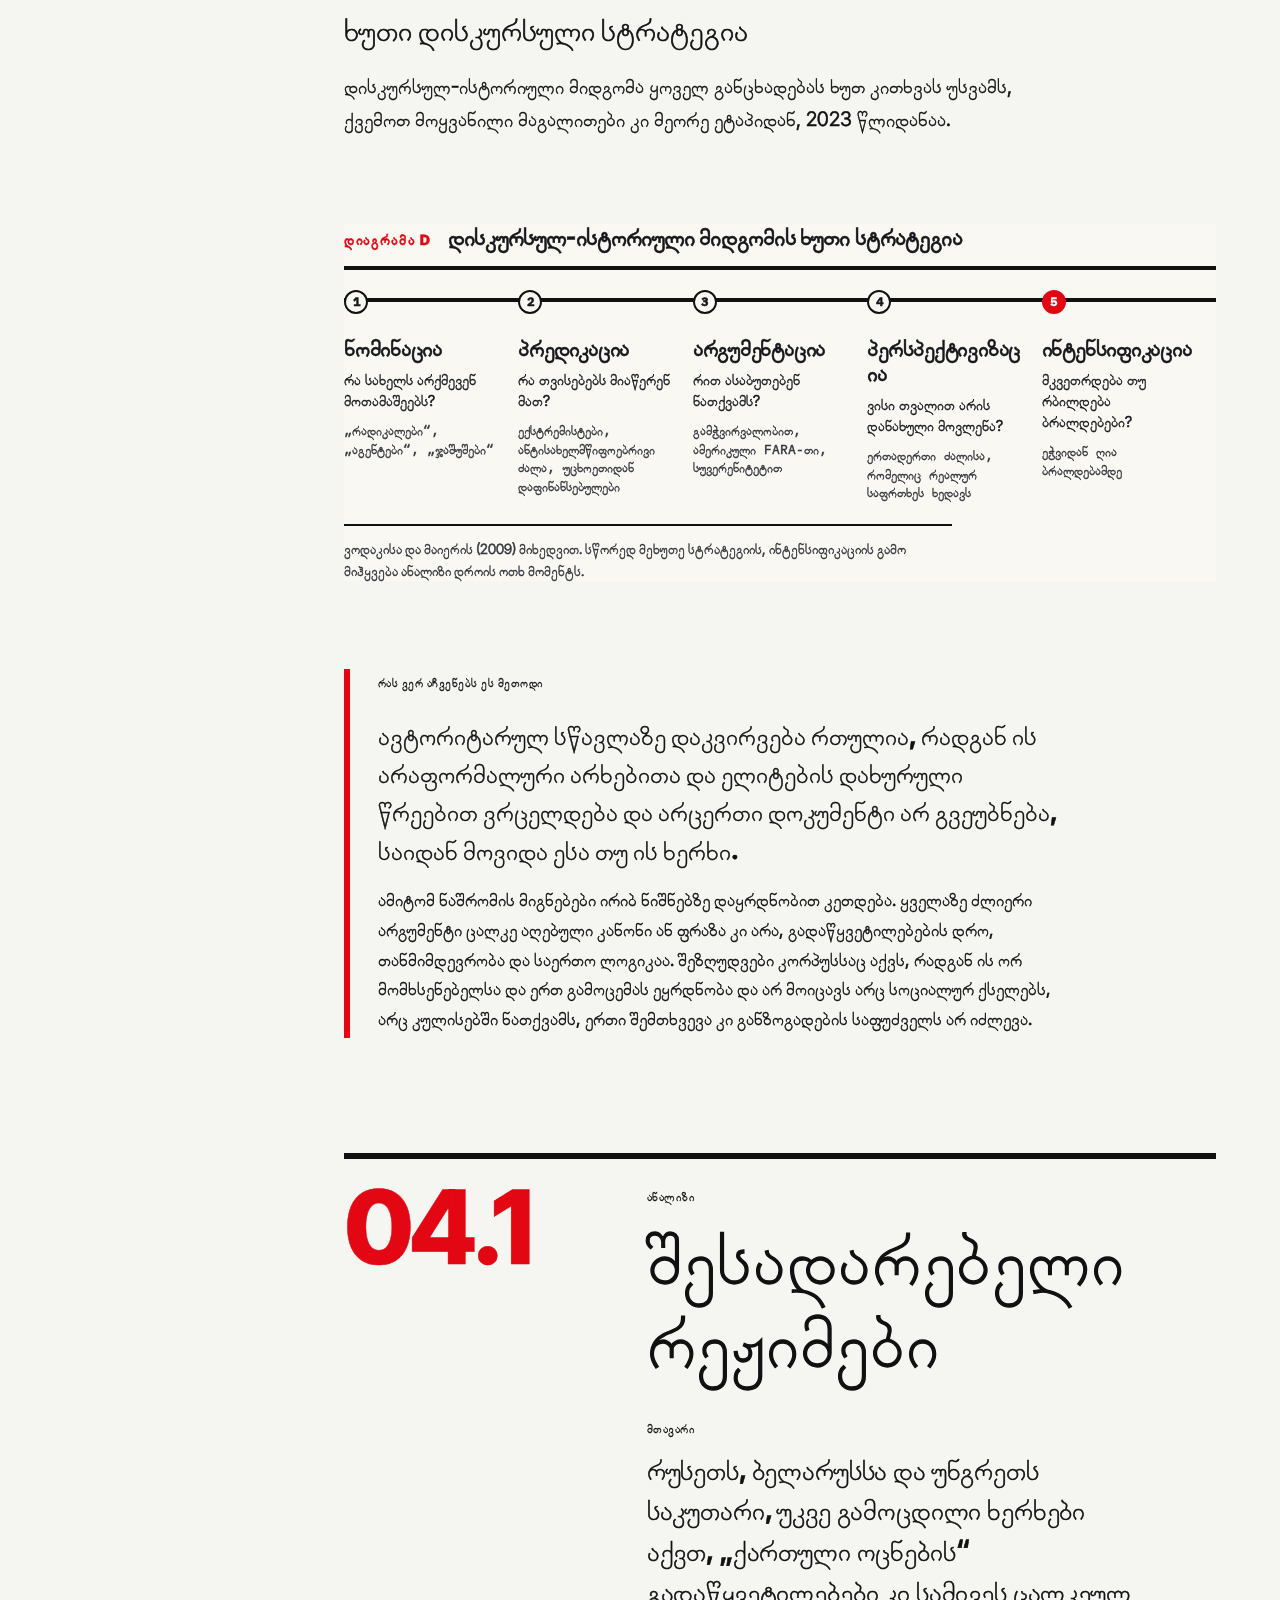
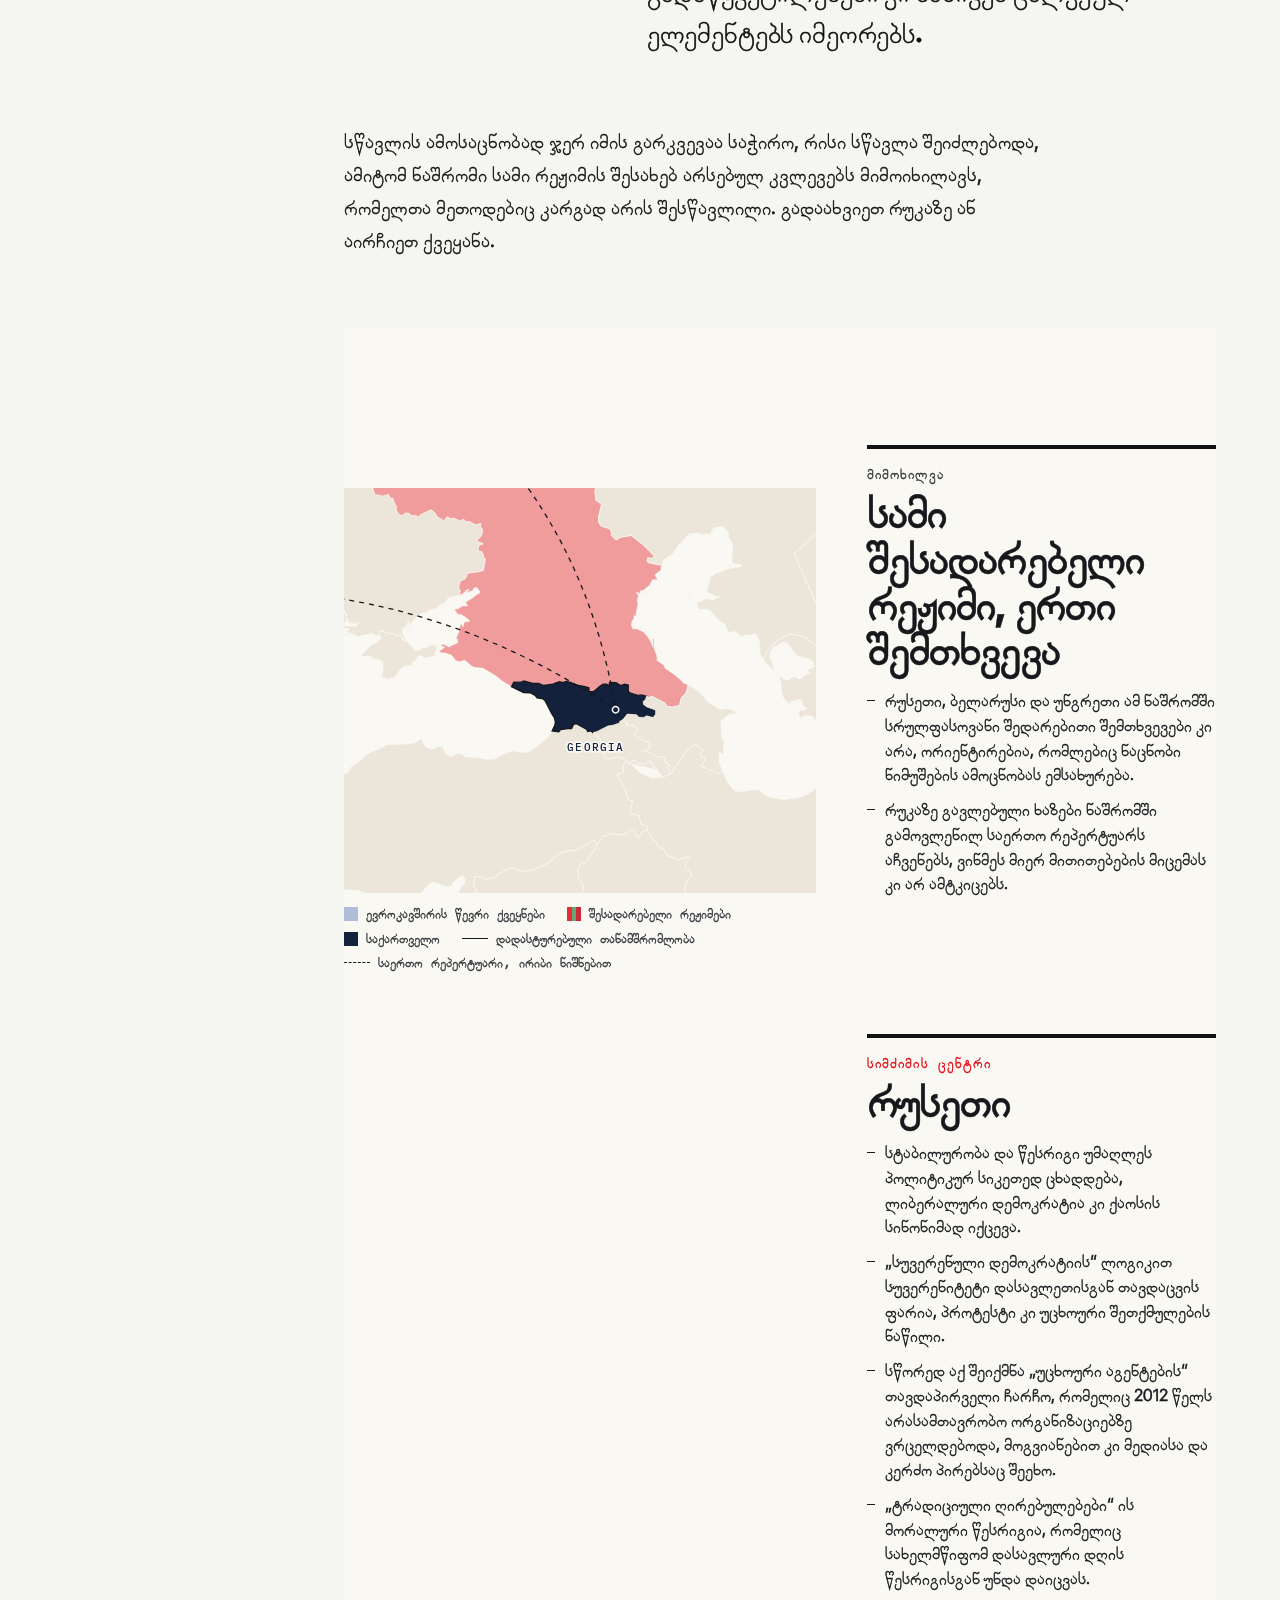
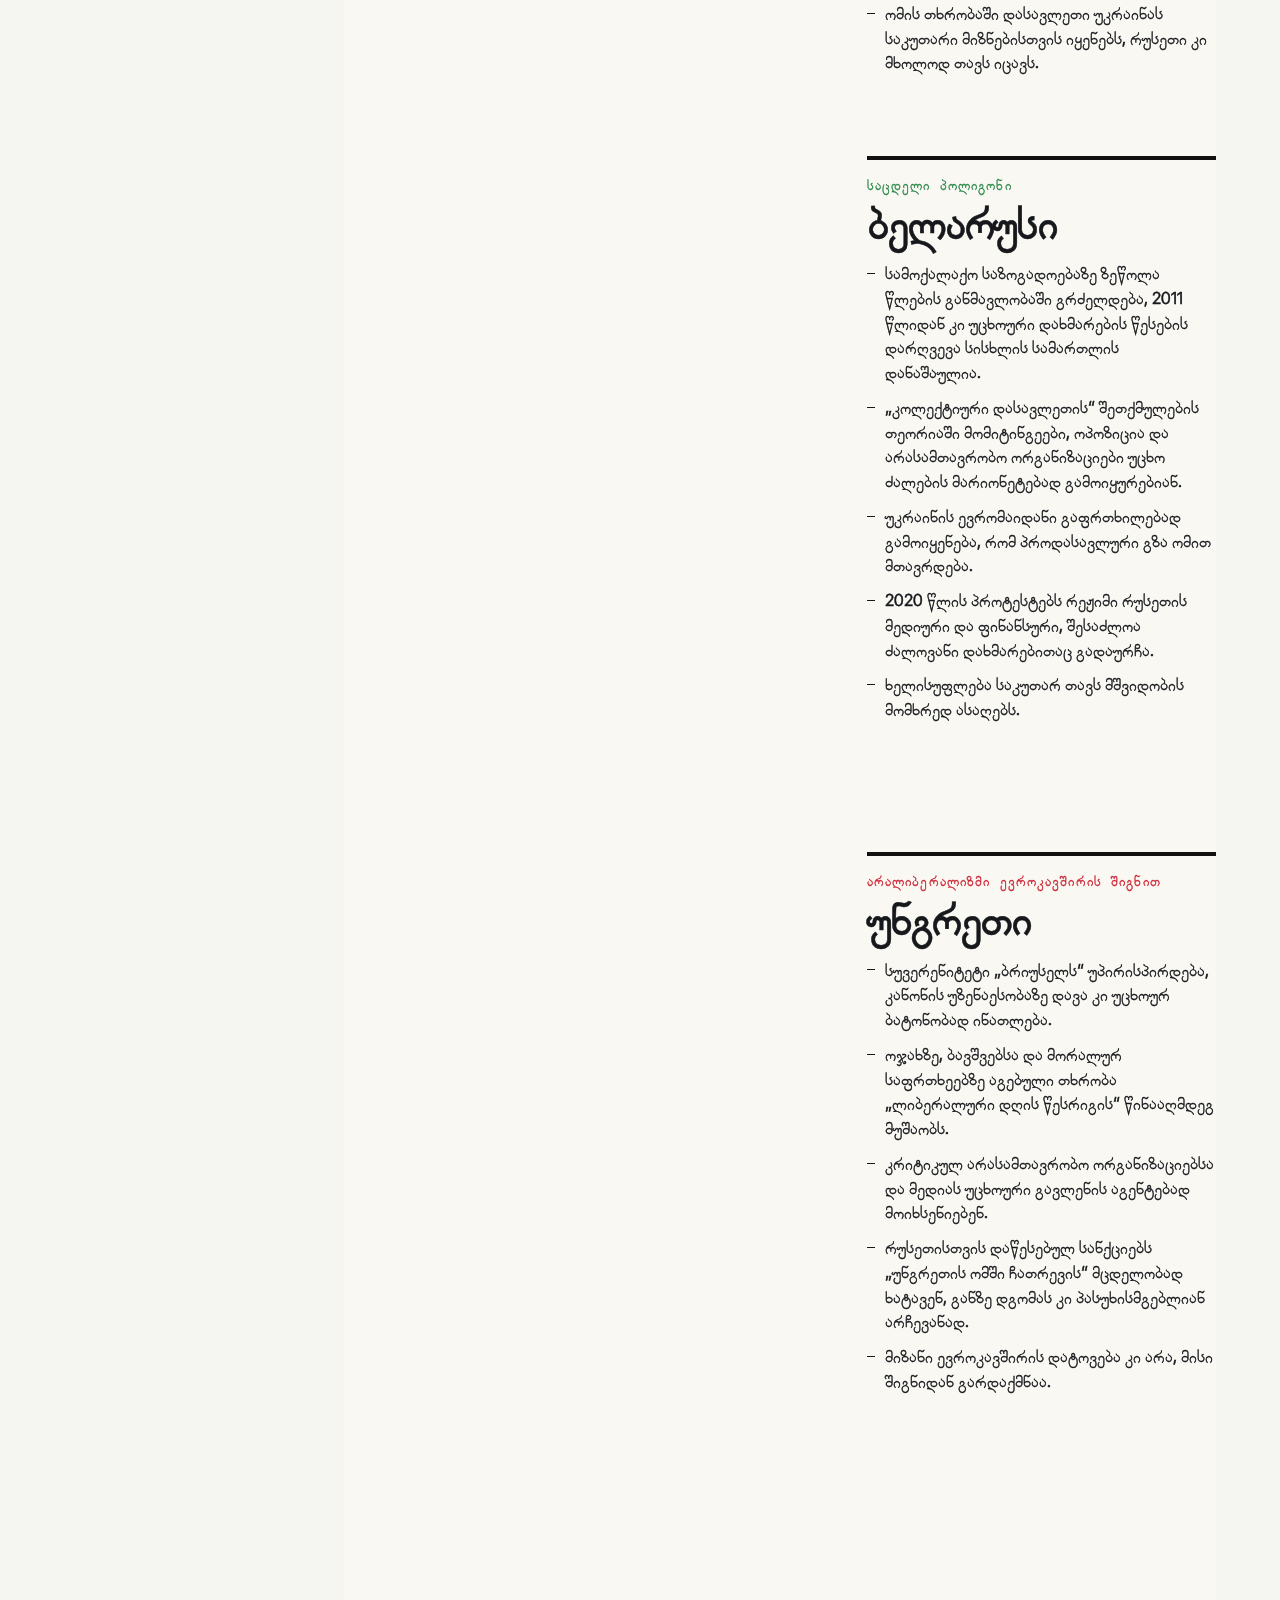
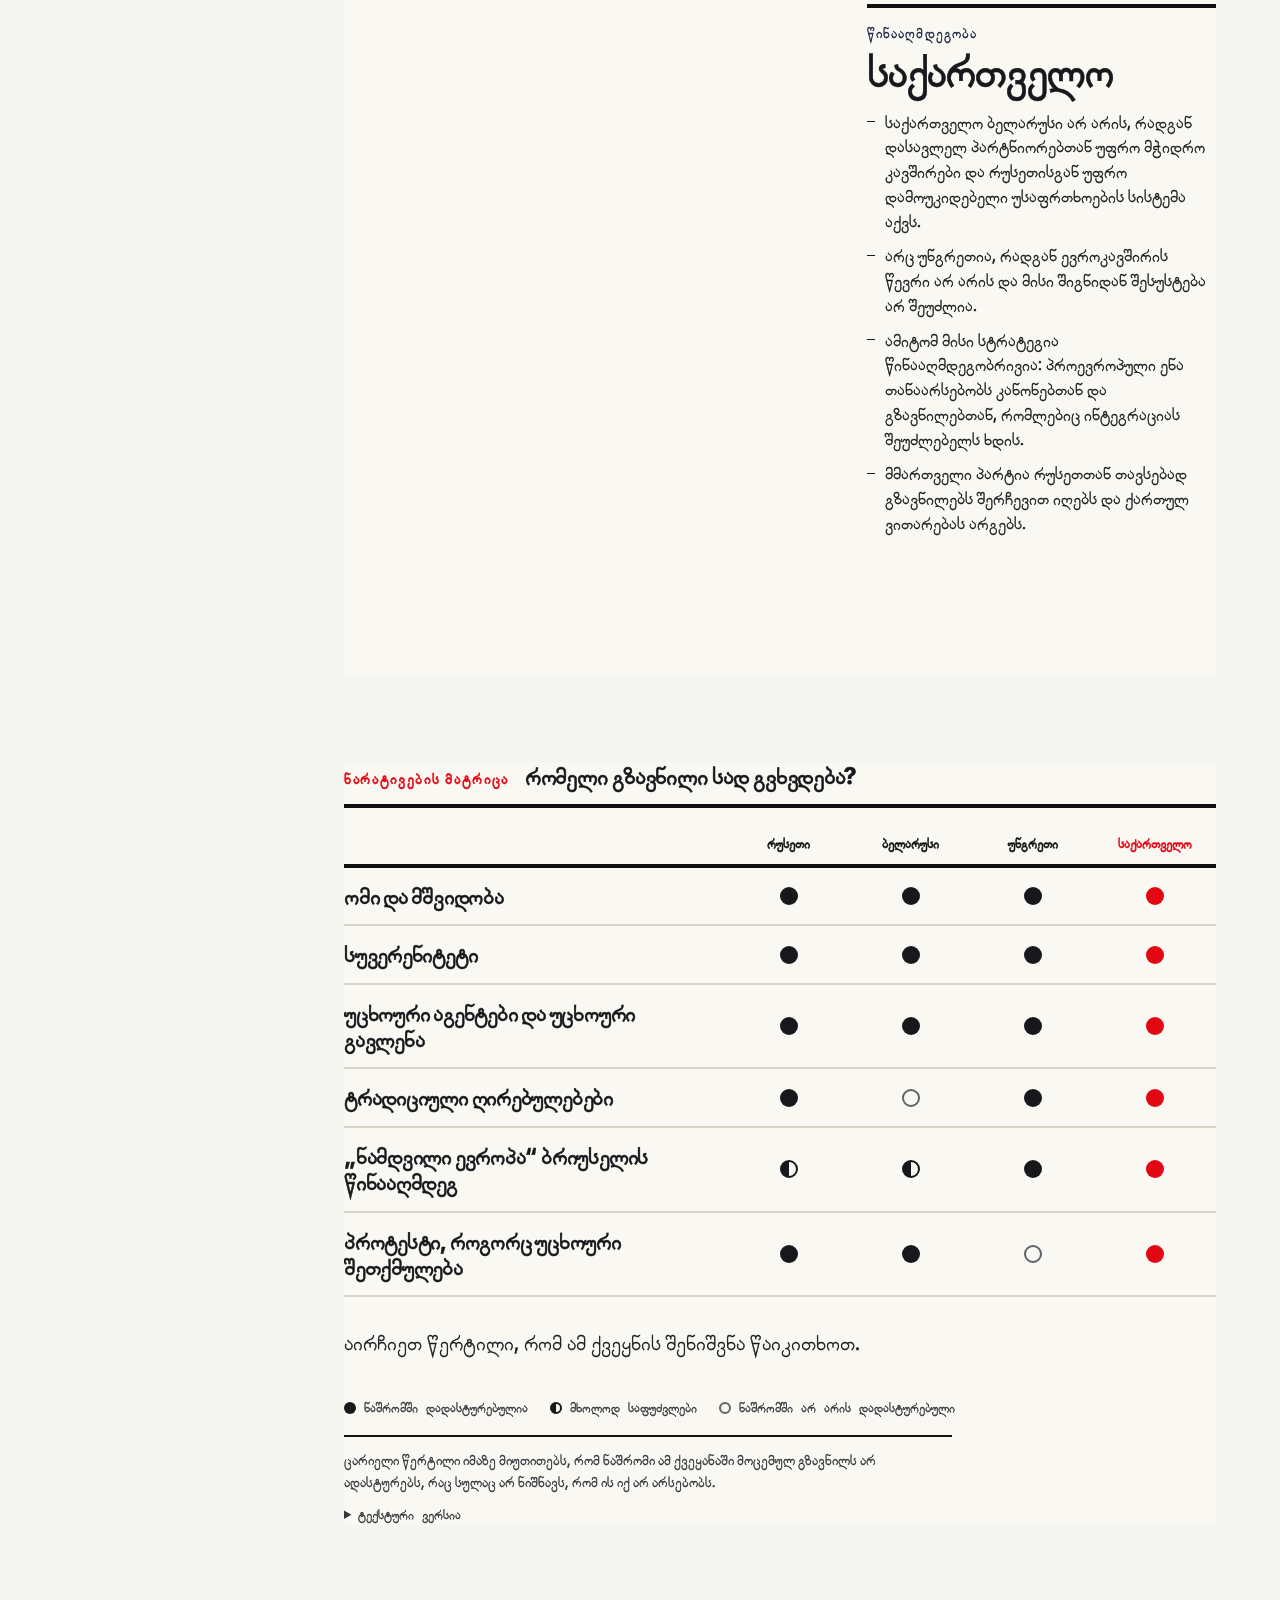
==== commit 1000ae5d: "New Swiss-style link preview image (preview-swiss.png) Co-Authored-By: Claude Opus 5.5 <noreply@anth" ====
--- a/ka/index.html
+++ b/ka/index.html
@@ -13,7 +13,7 @@
 <meta property="og:type" content="article">
 <meta property="og:title" content="ბრიუსელსა და მოსკოვს შორის">
 <meta property="og:description" content="როგორ ისესხა საქართველოს მმართველმა პარტიამ სხვა ავტორიტარული რეჟიმების გადარჩენის ტაქტიკა და რა დაუჯდა ეს ქვეყანას.">
-<meta property="og:image" content="https://rogavanikolozi-a11y.github.io/Authoritarian-Georgia/images/preview-map.png">
+<meta property="og:image" content="https://rogavanikolozi-a11y.github.io/Authoritarian-Georgia/images/preview-swiss.png">
 <meta property="og:url" content="https://rogavanikolozi-a11y.github.io/Authoritarian-Georgia/ka/">
 <meta name="twitter:card" content="summary_large_image">
 <link rel="icon" href="data:image/svg+xml,%3Csvg xmlns='http://www.w3.org/2000/svg' viewBox='0 0 32 32'%3E%3Crect width='32' height='32' fill='%23FAF8F3'/%3E%3Cpath d='M4 16h24' stroke='%231B1A17' stroke-width='1.5'/%3E%3Cpath d='M4 12v8' stroke='%231F3F73' stroke-width='2.5'/%3E%3Cpath d='M28 12v8' stroke='%239A4B24' stroke-width='2.5'/%3E%3Ccircle cx='19' cy='16' r='3.5' fill='%237D1F35'/%3E%3C/svg%3E">
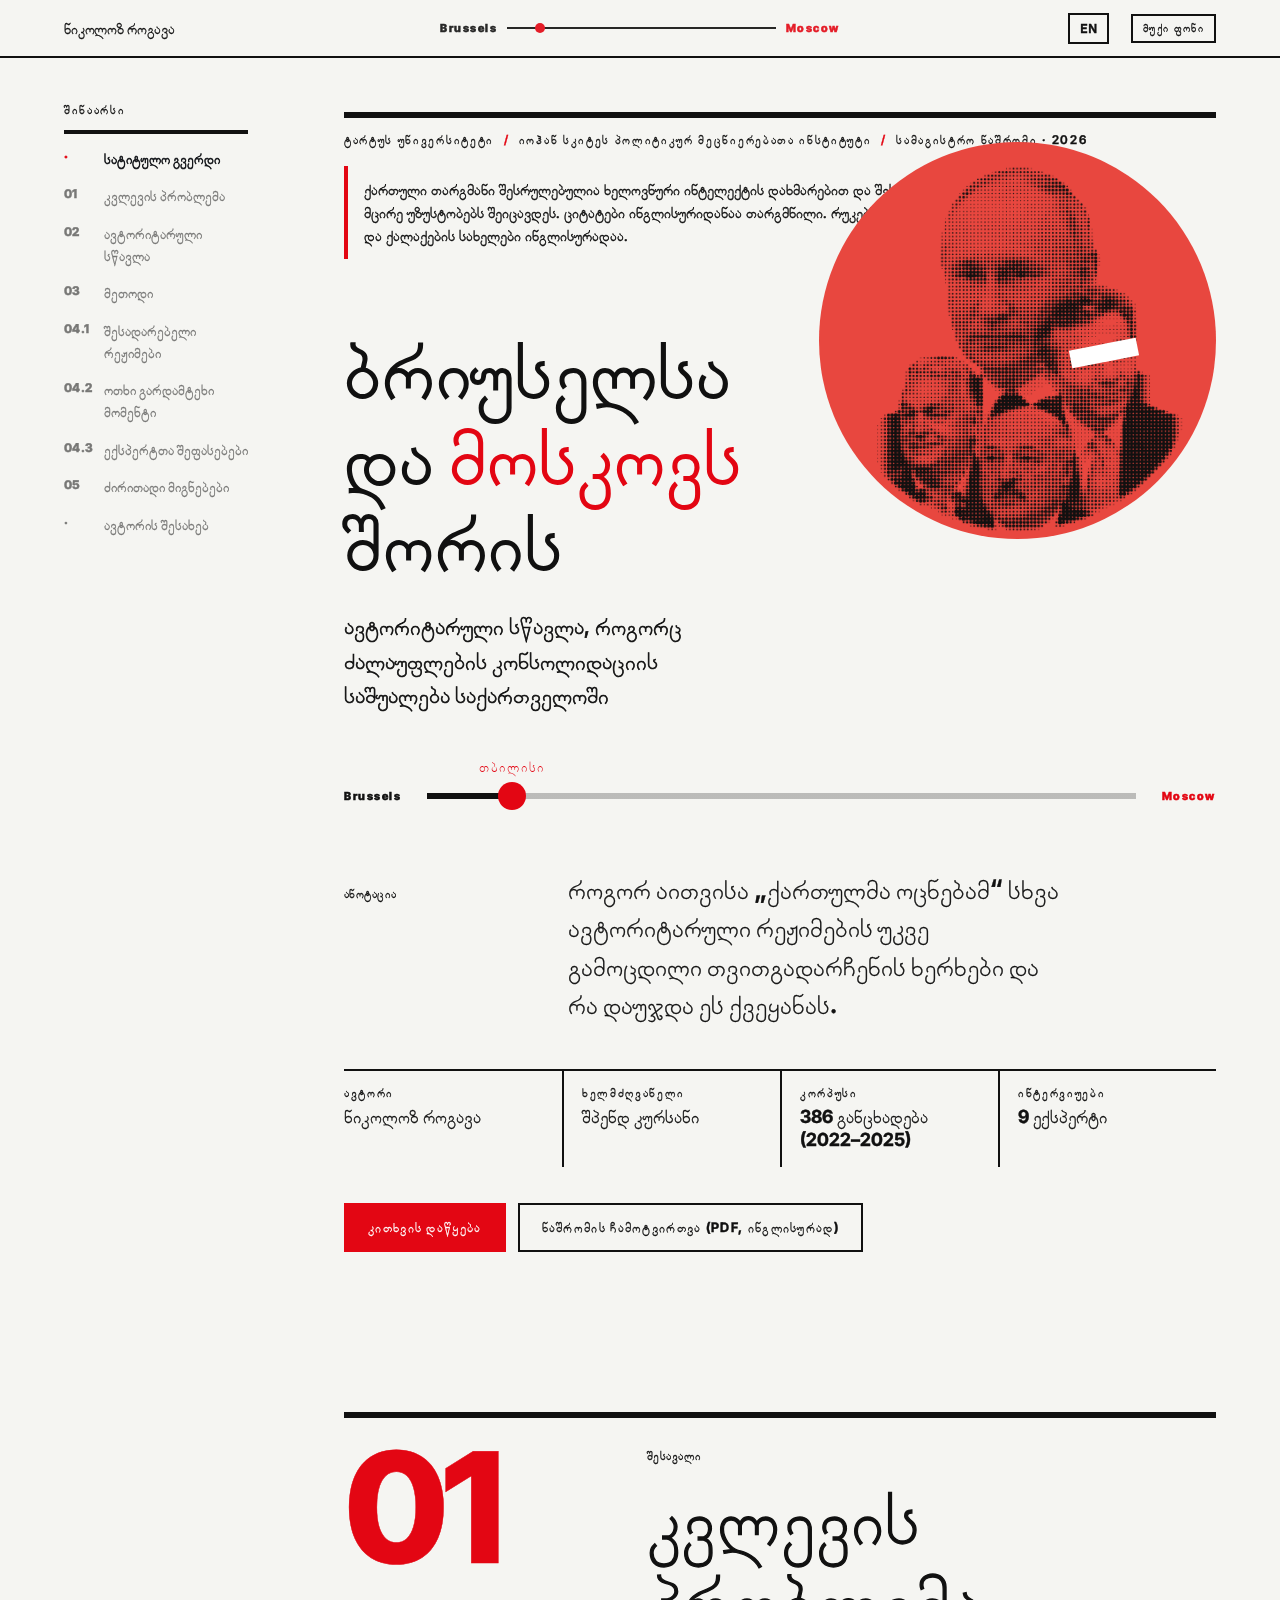
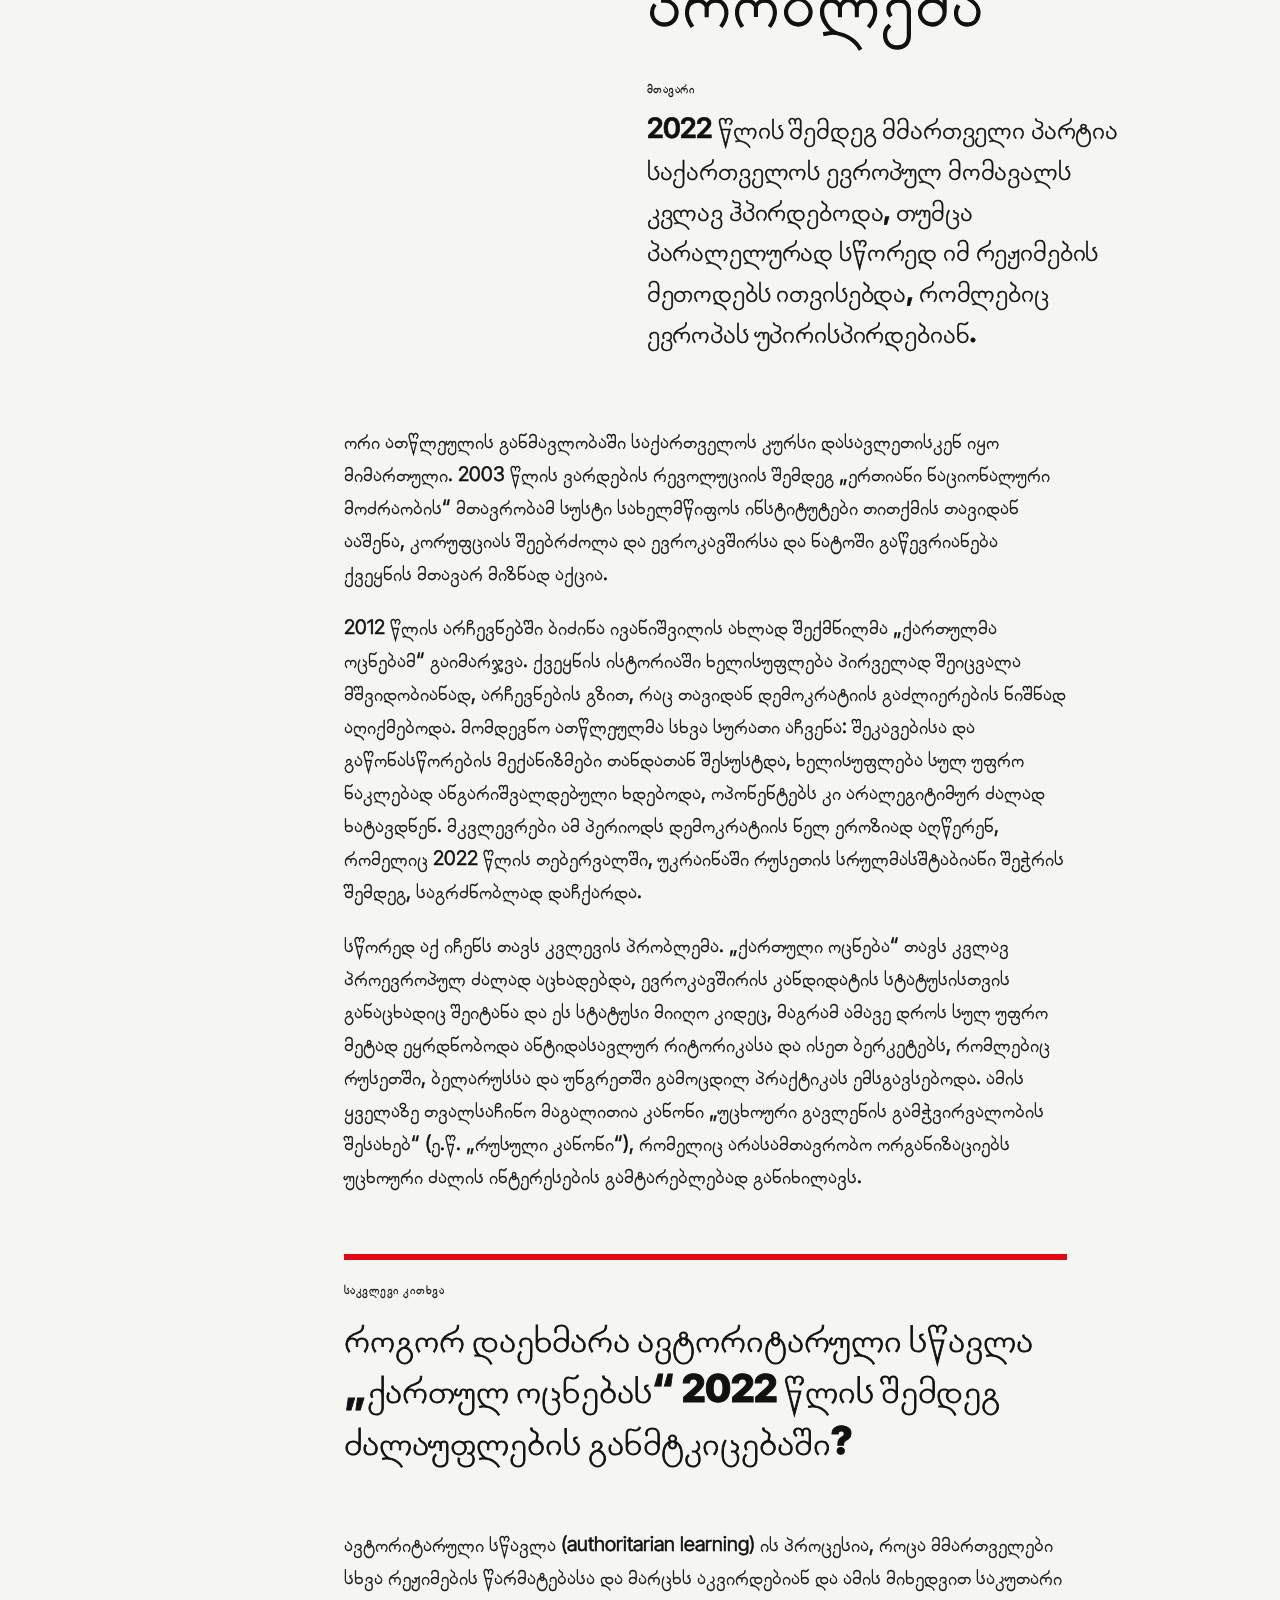
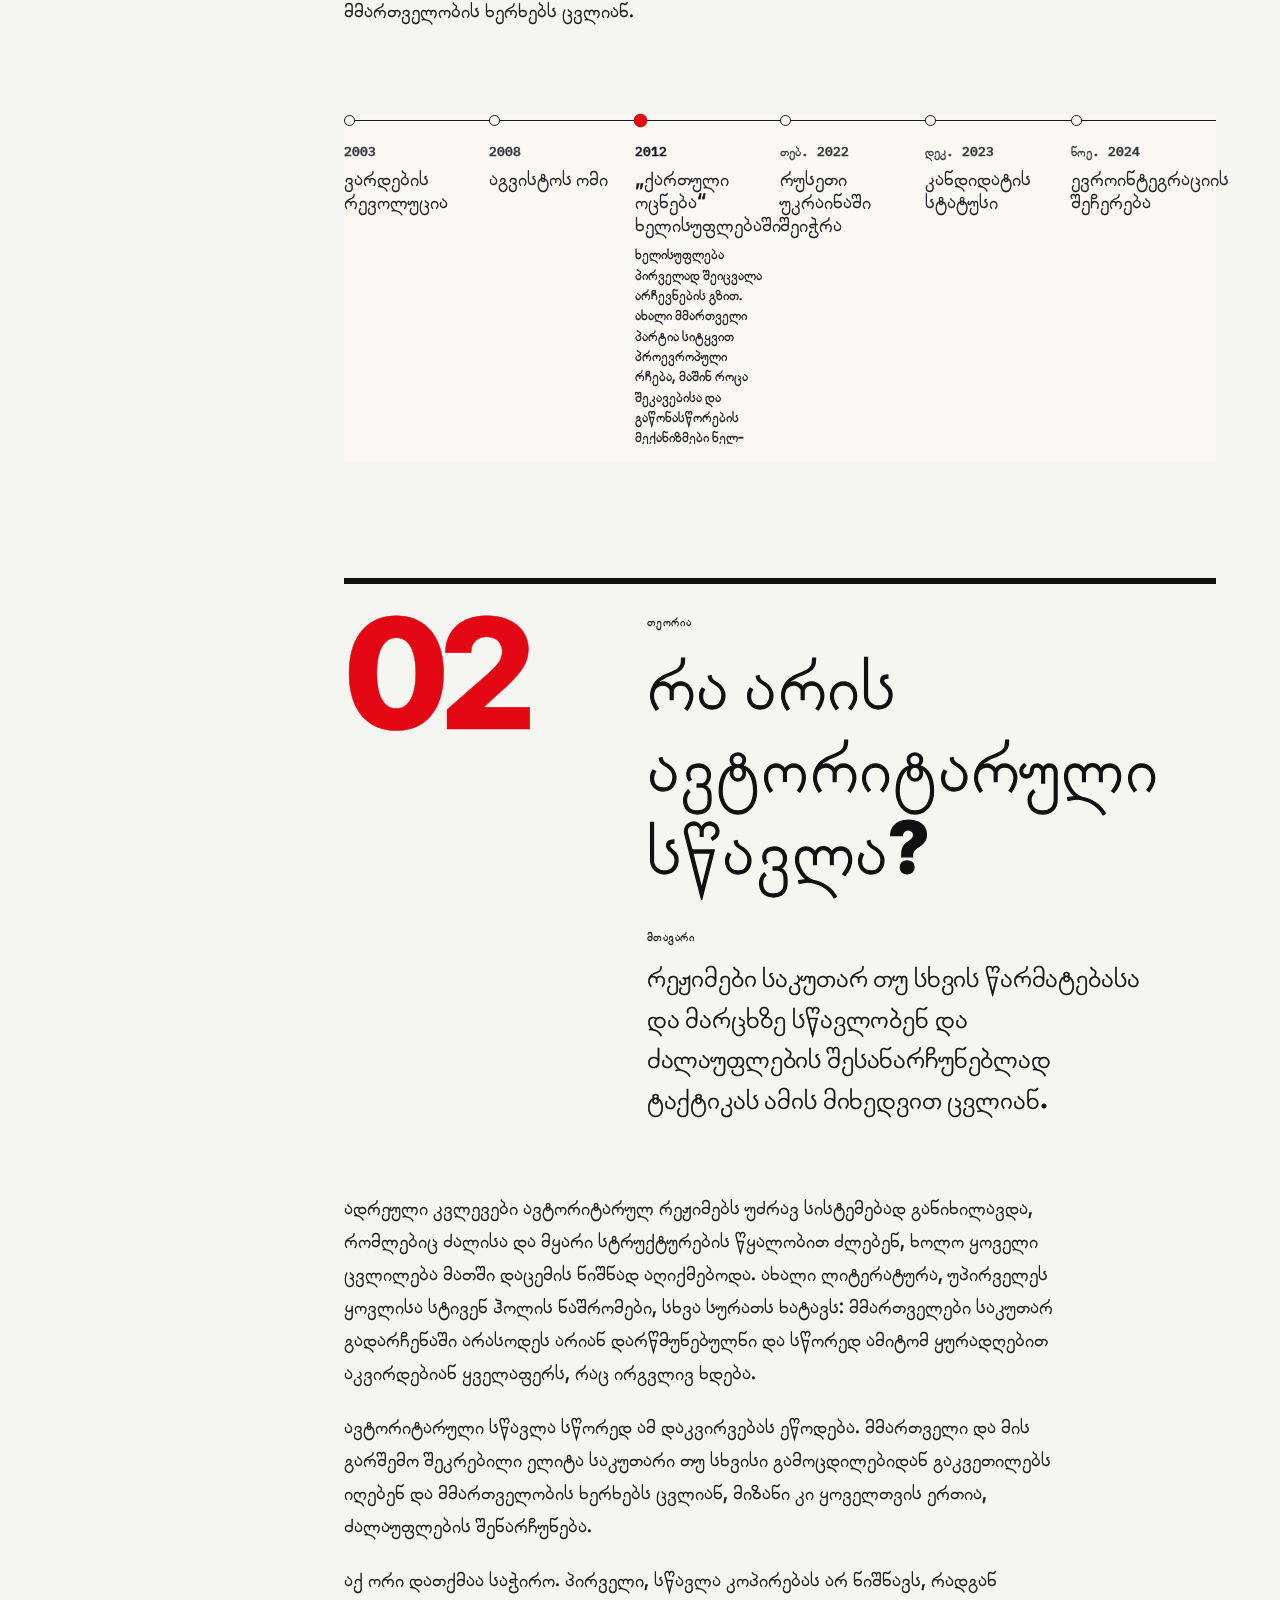
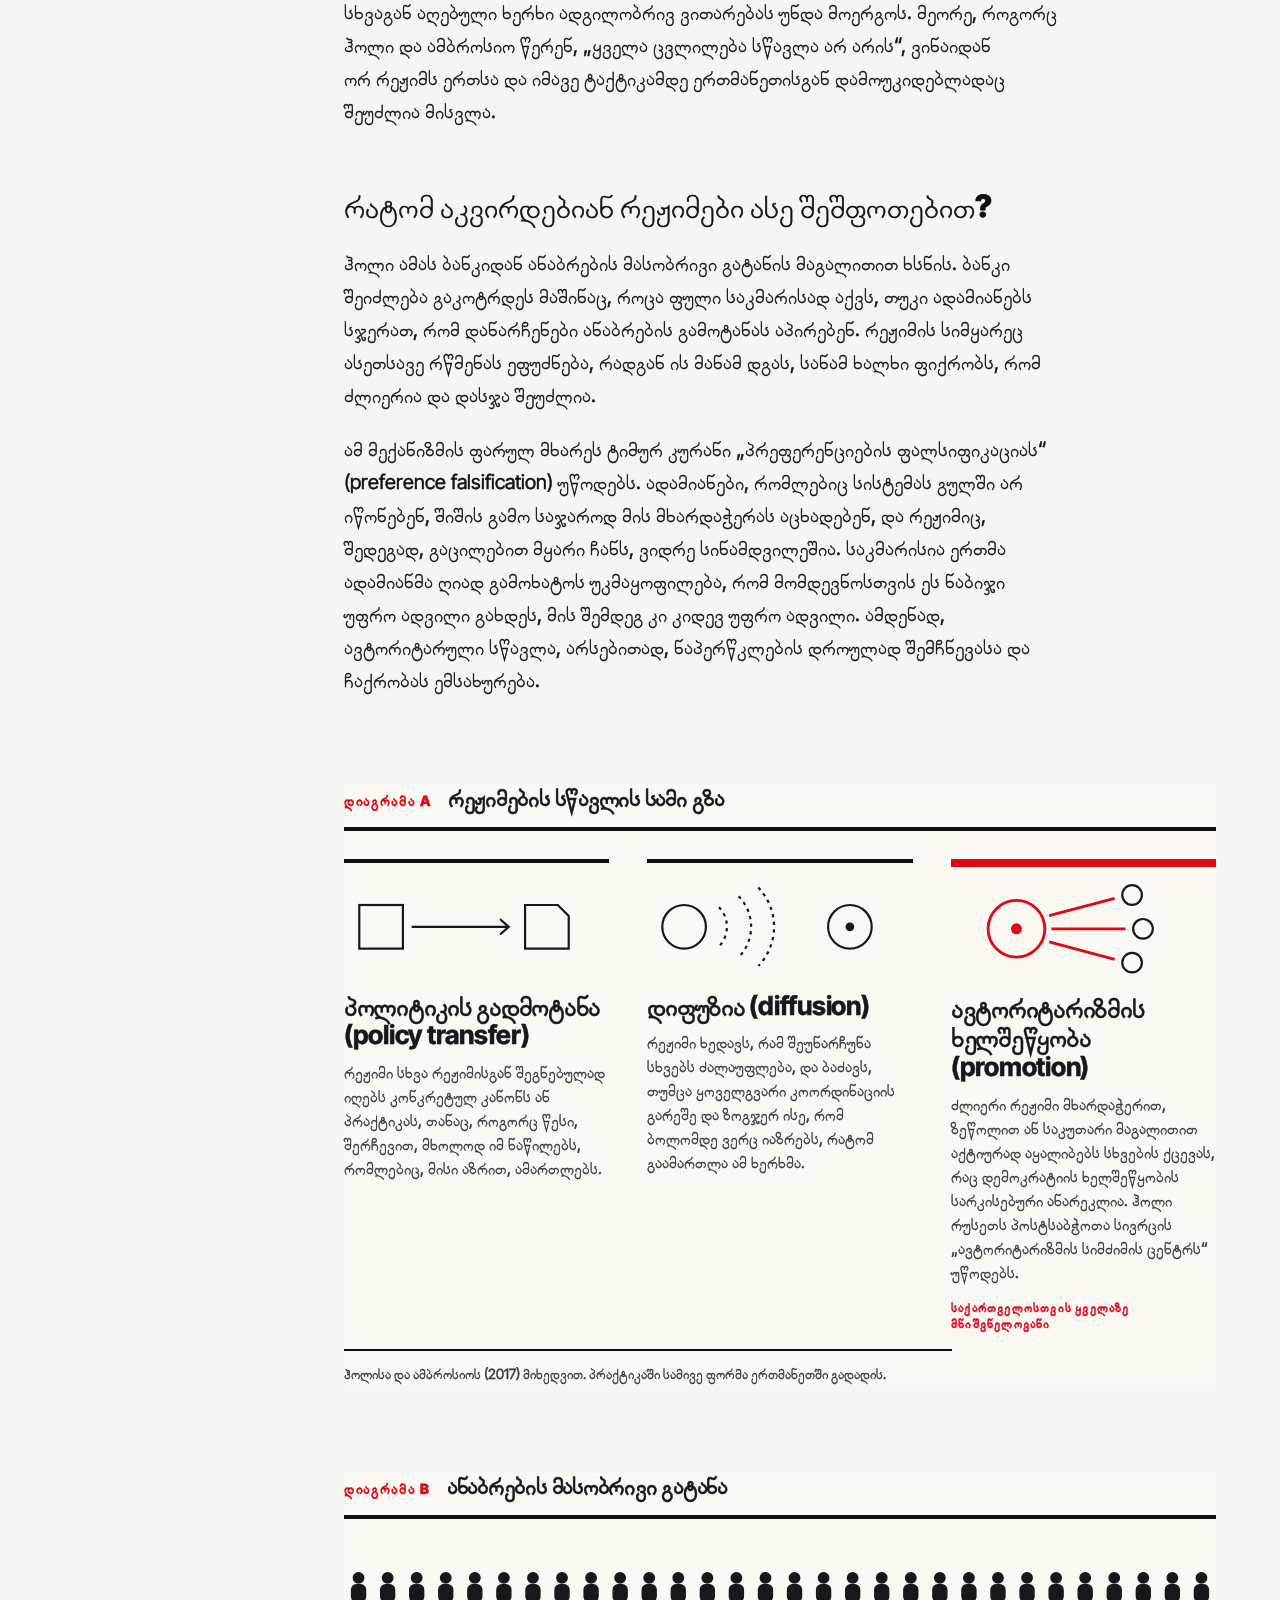
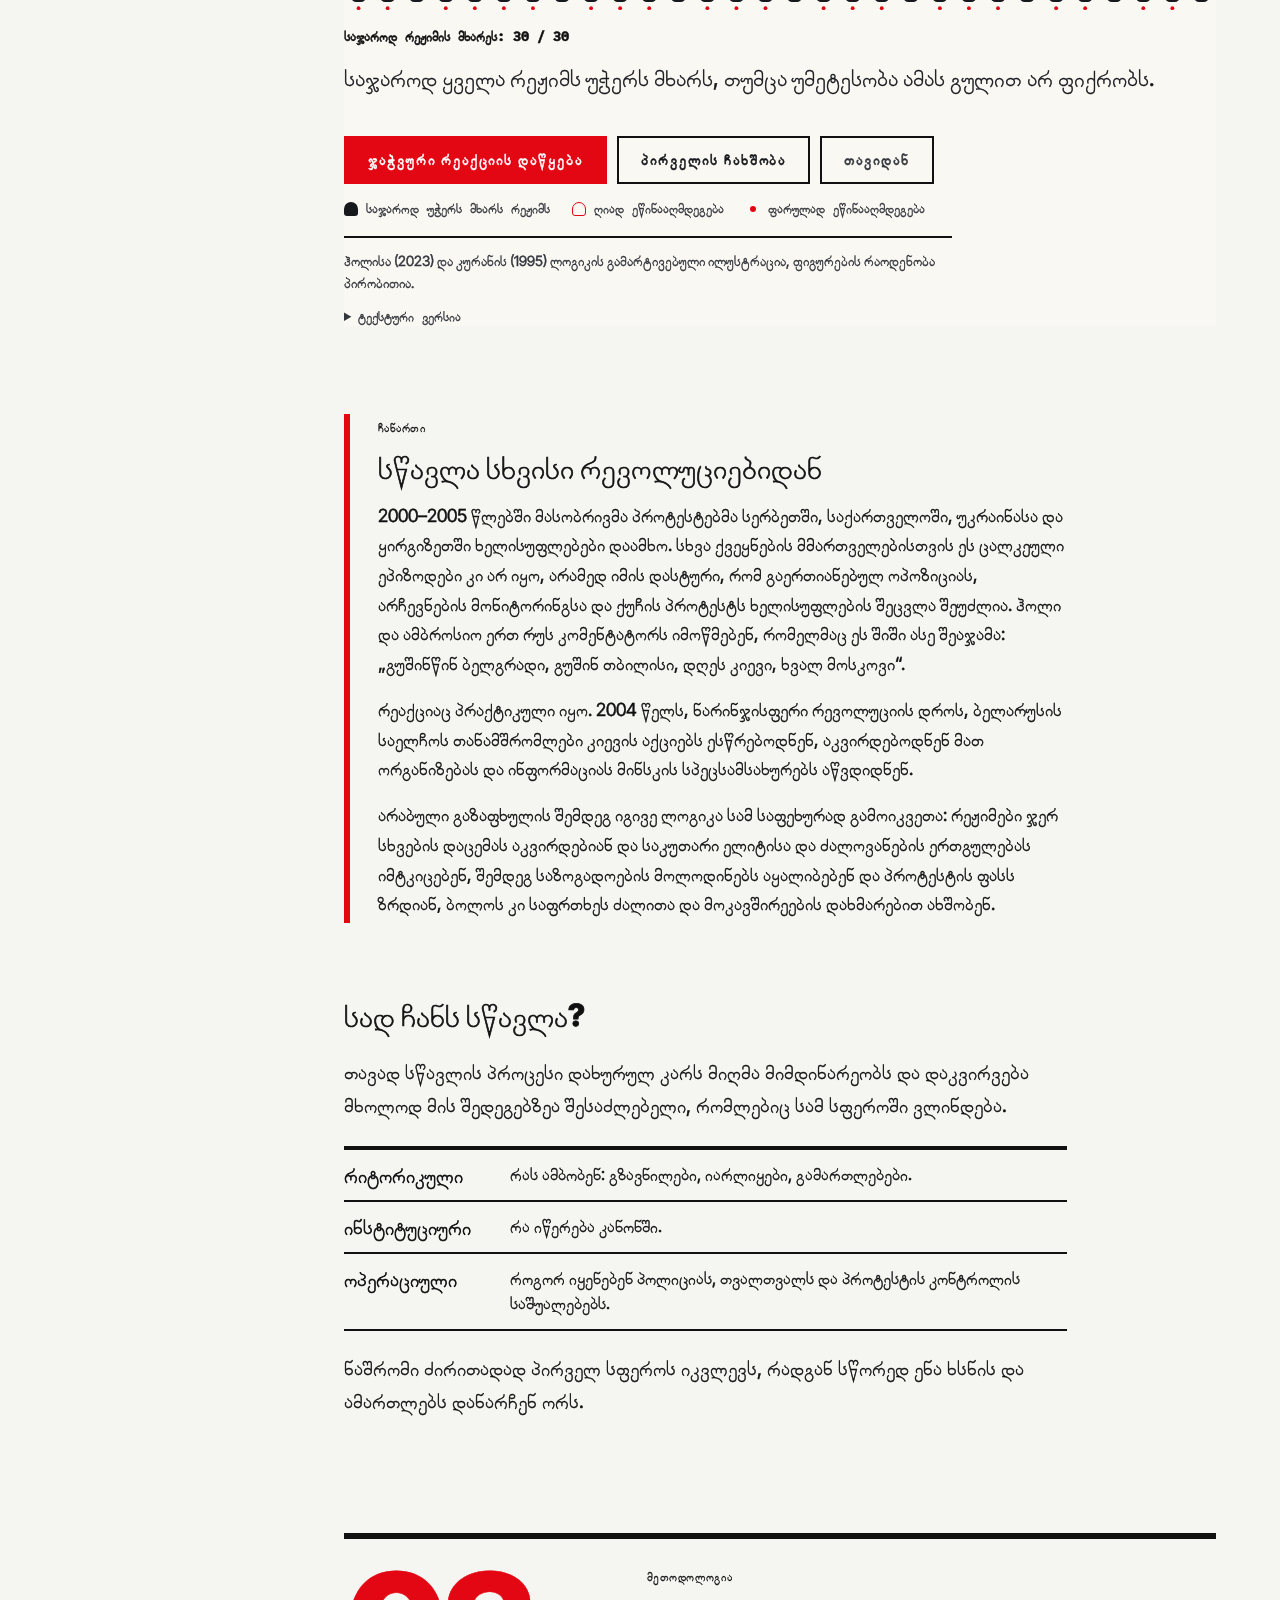
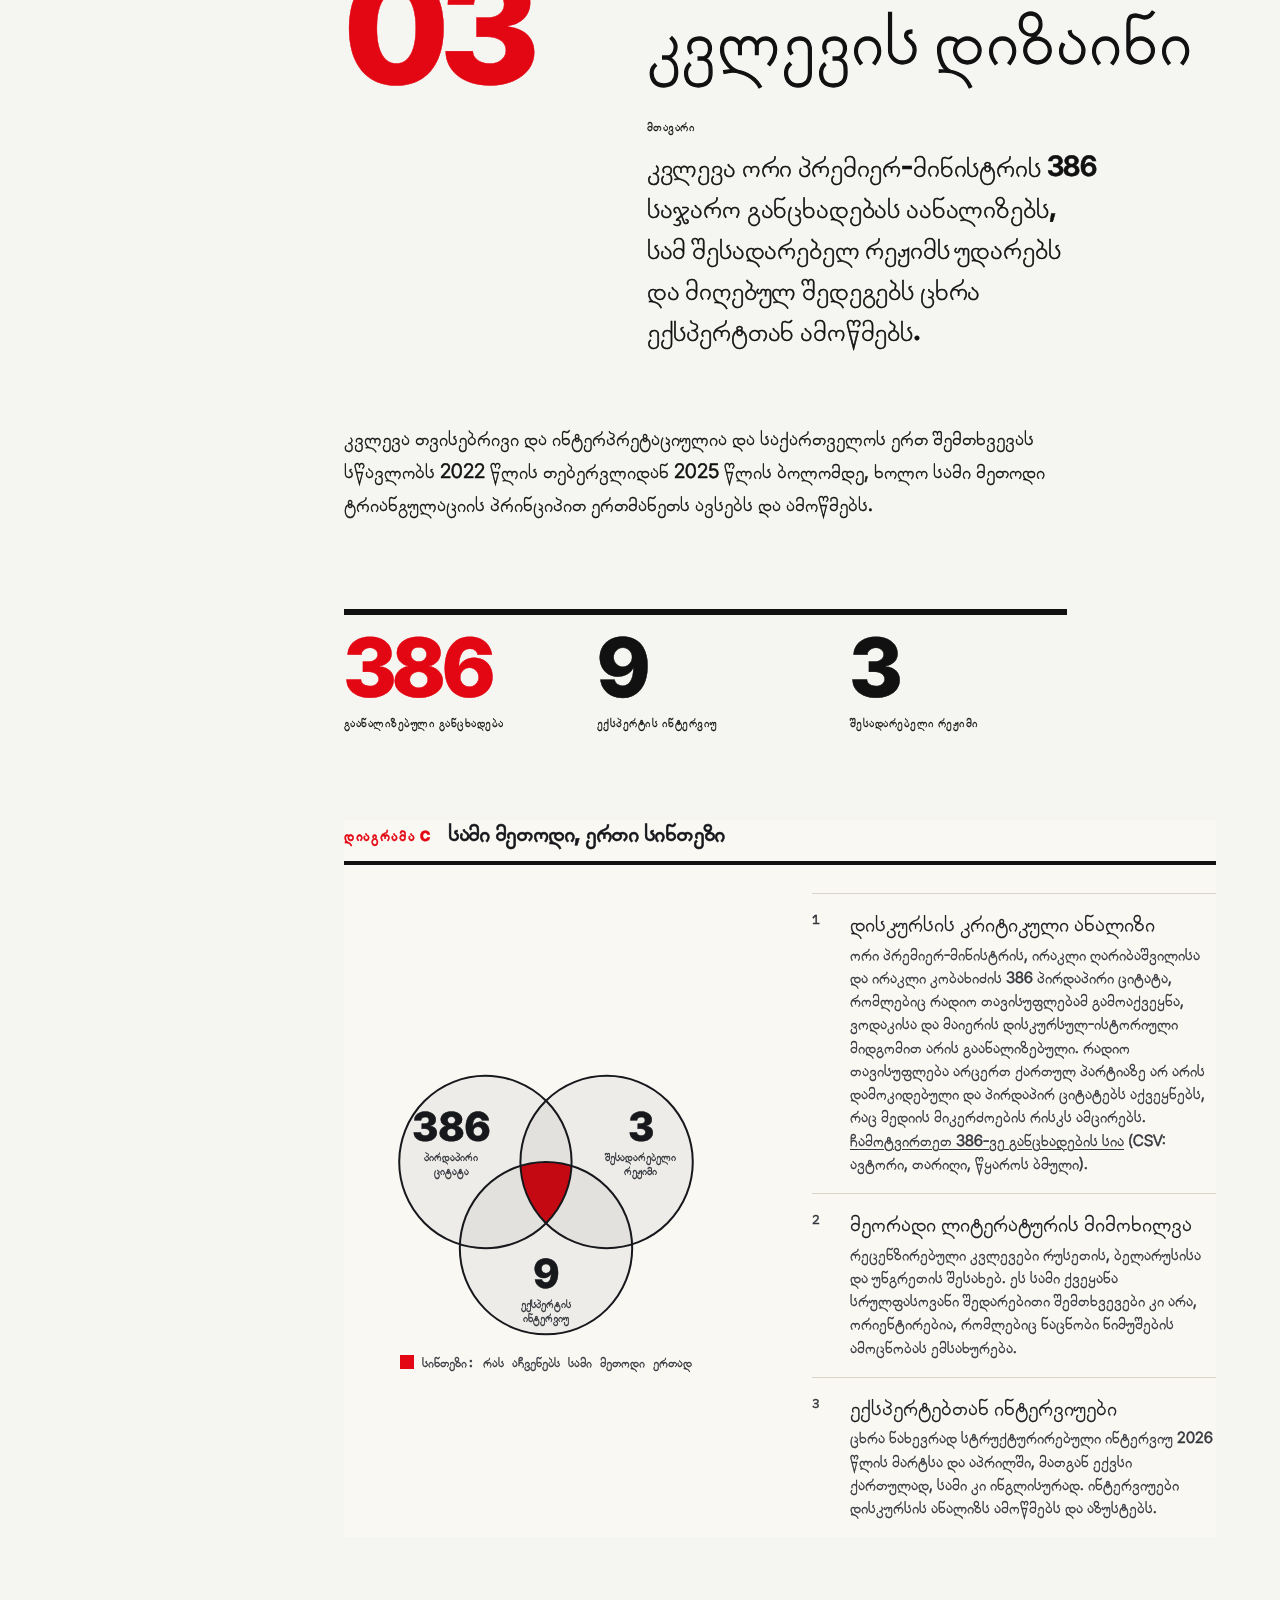
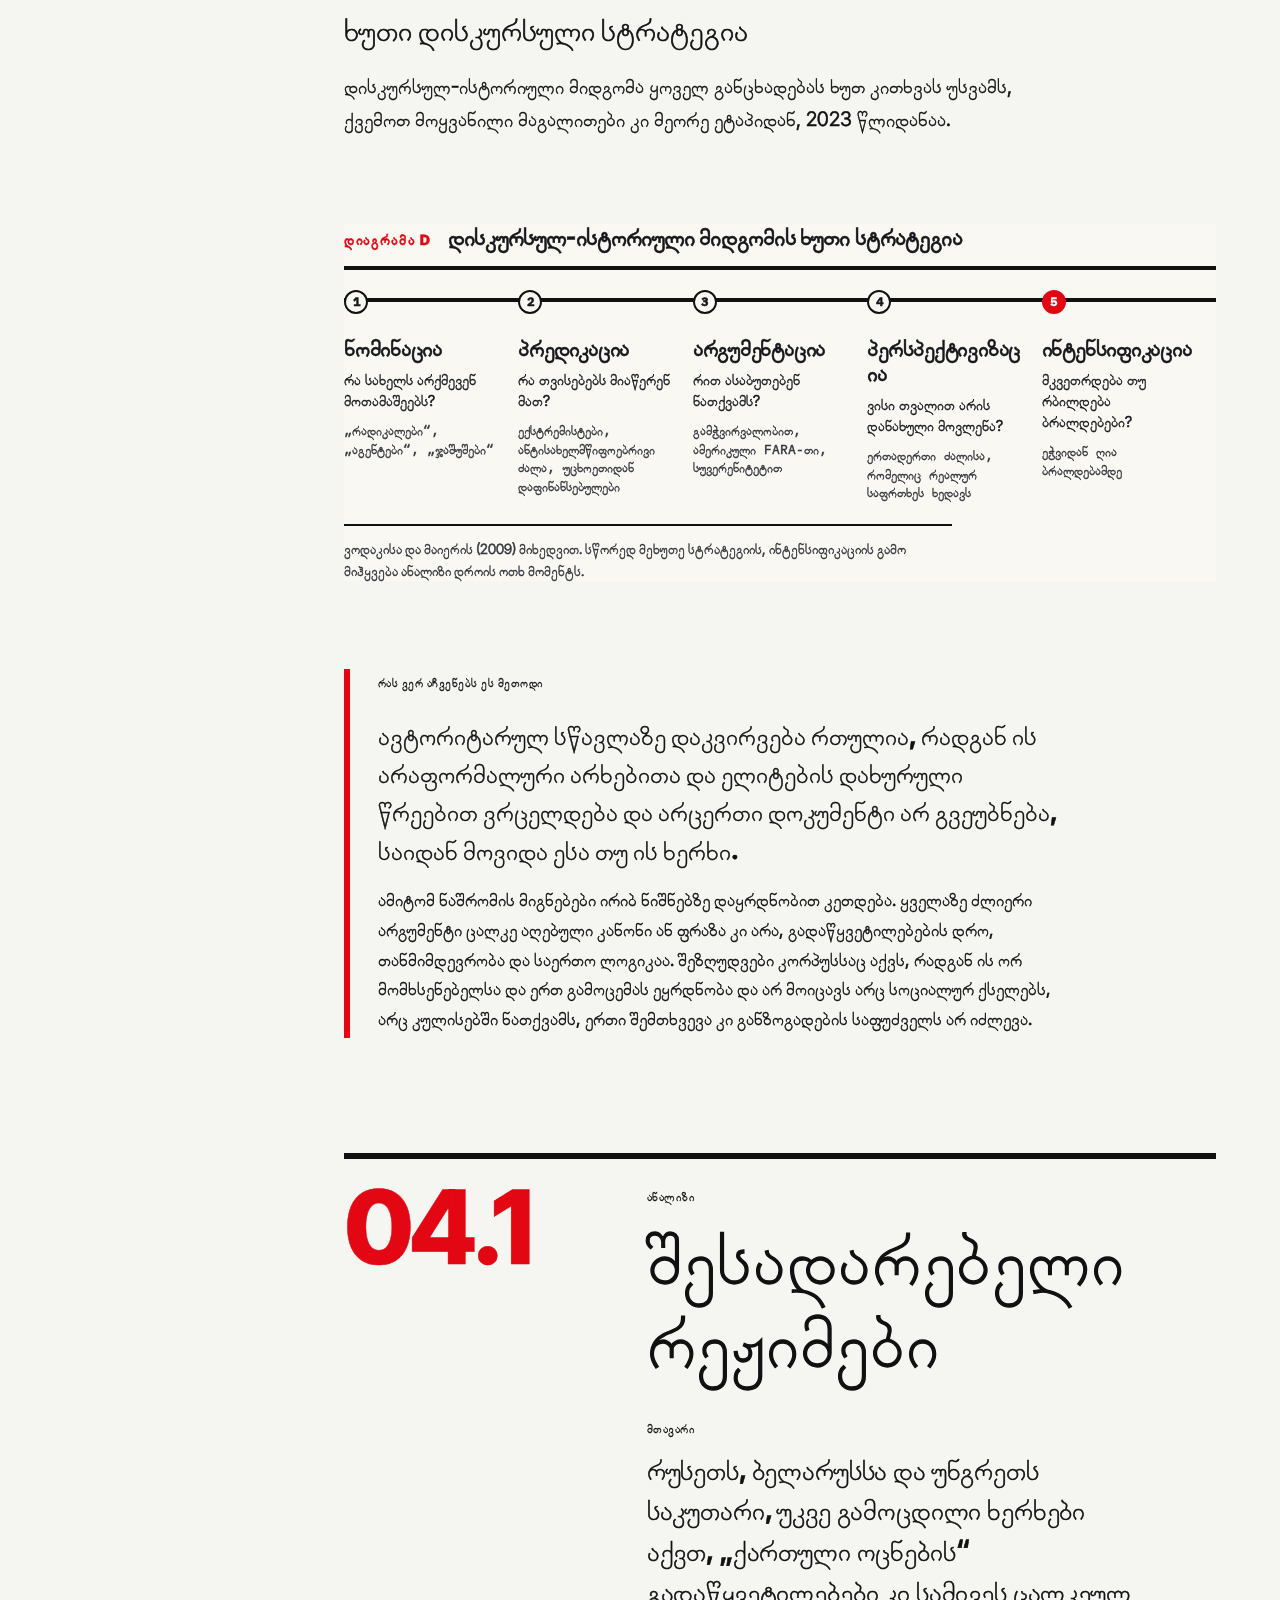
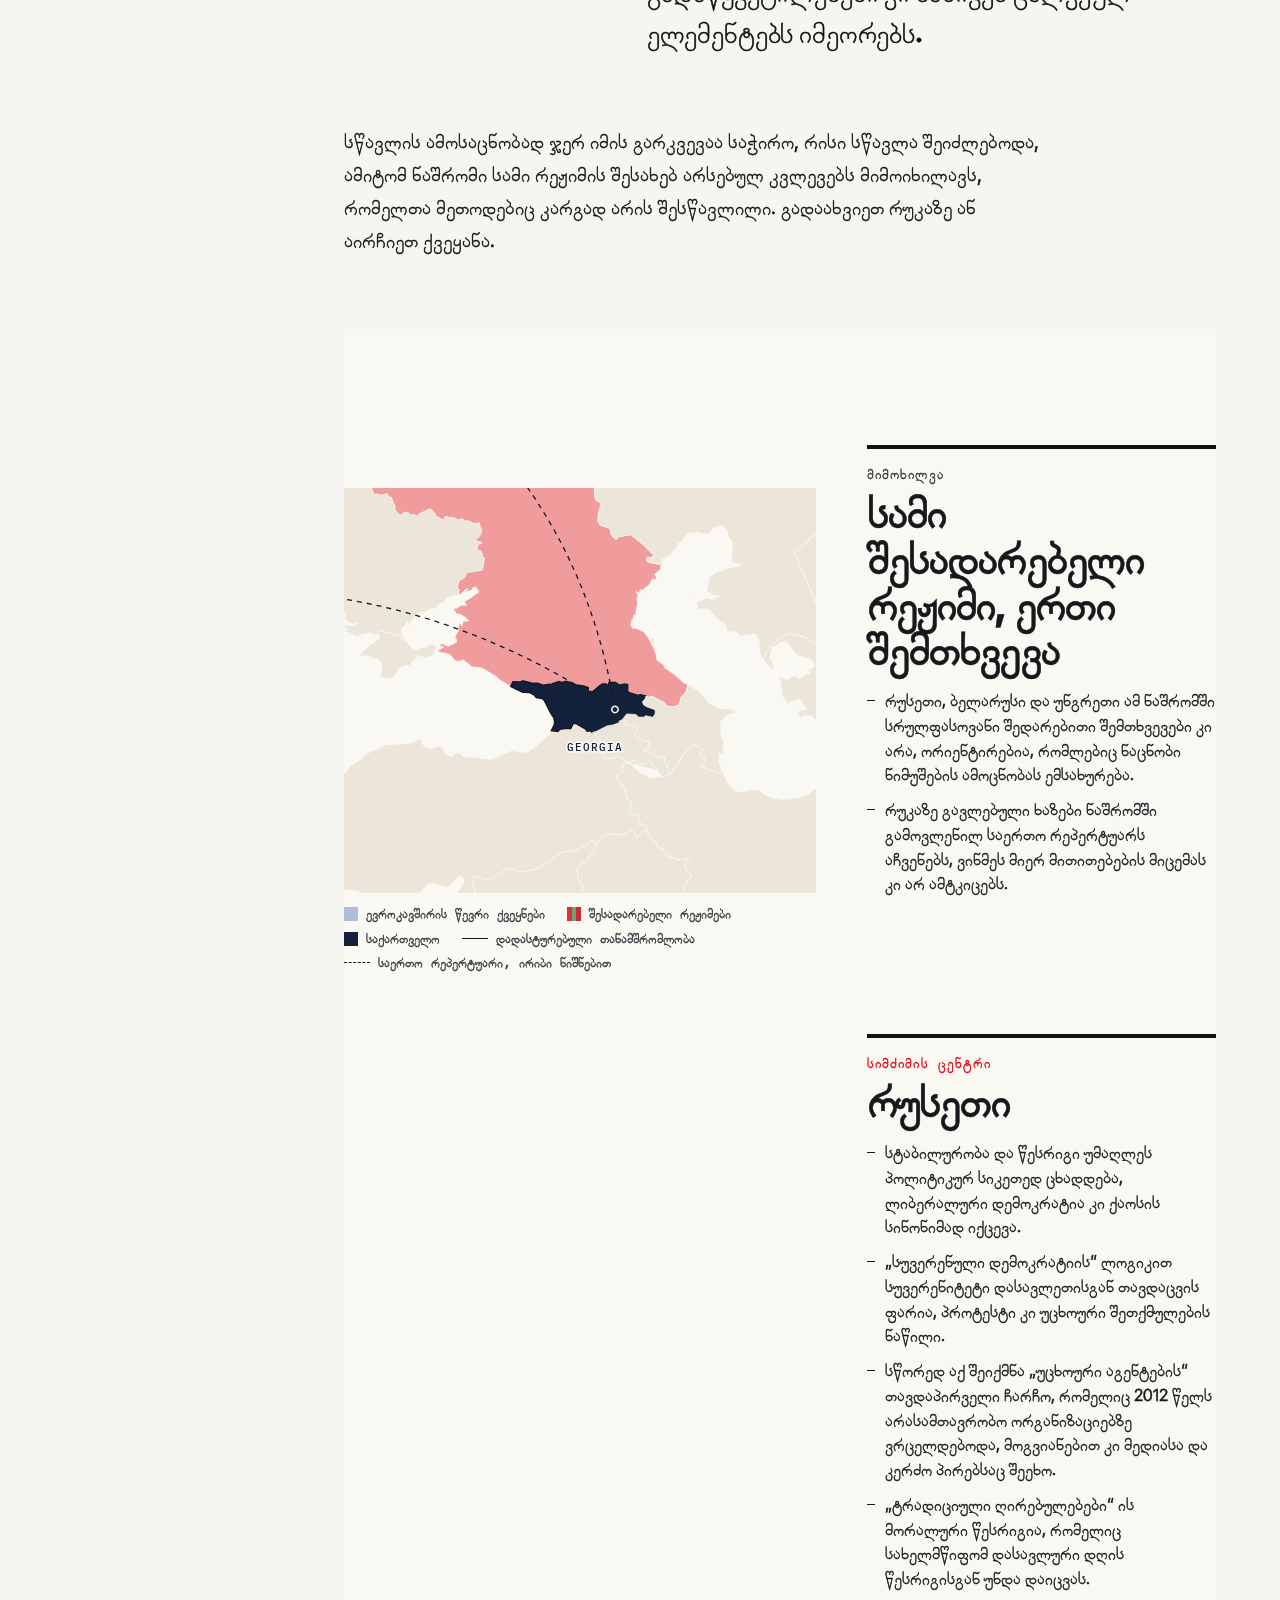
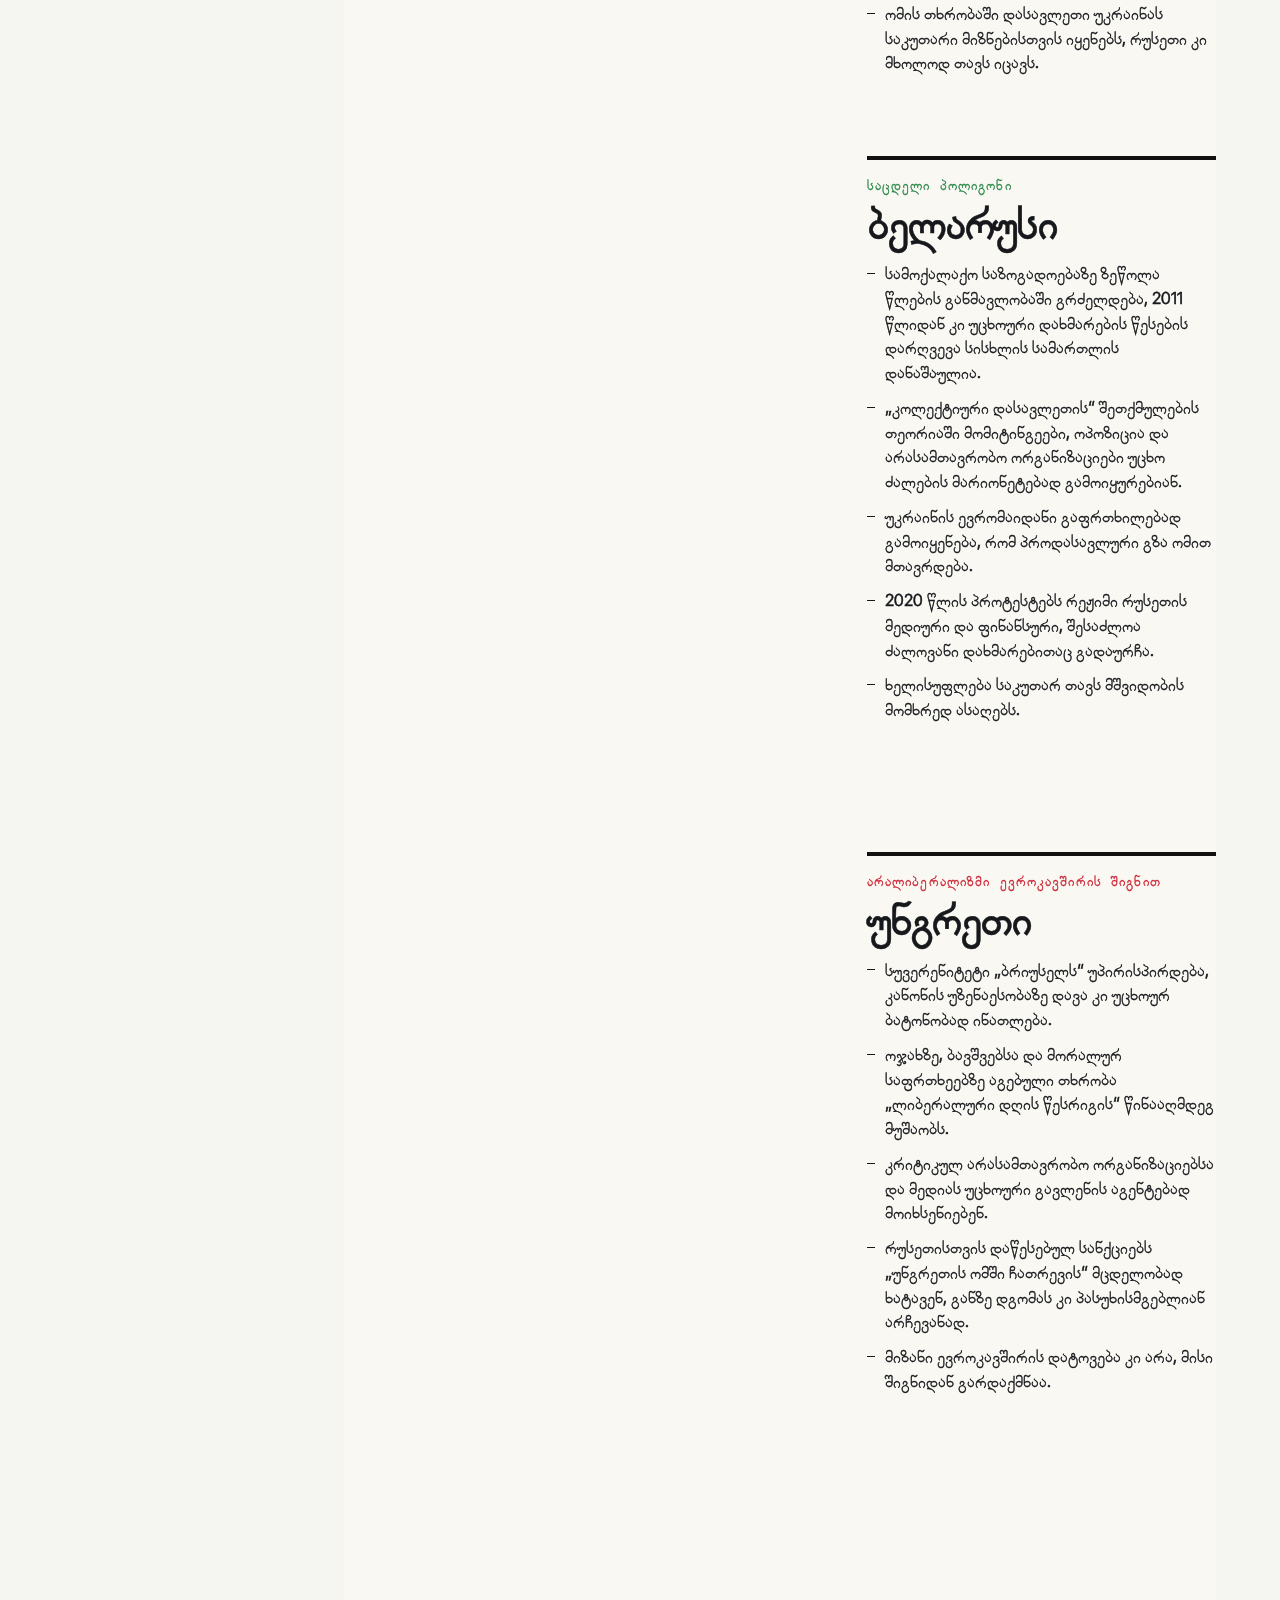
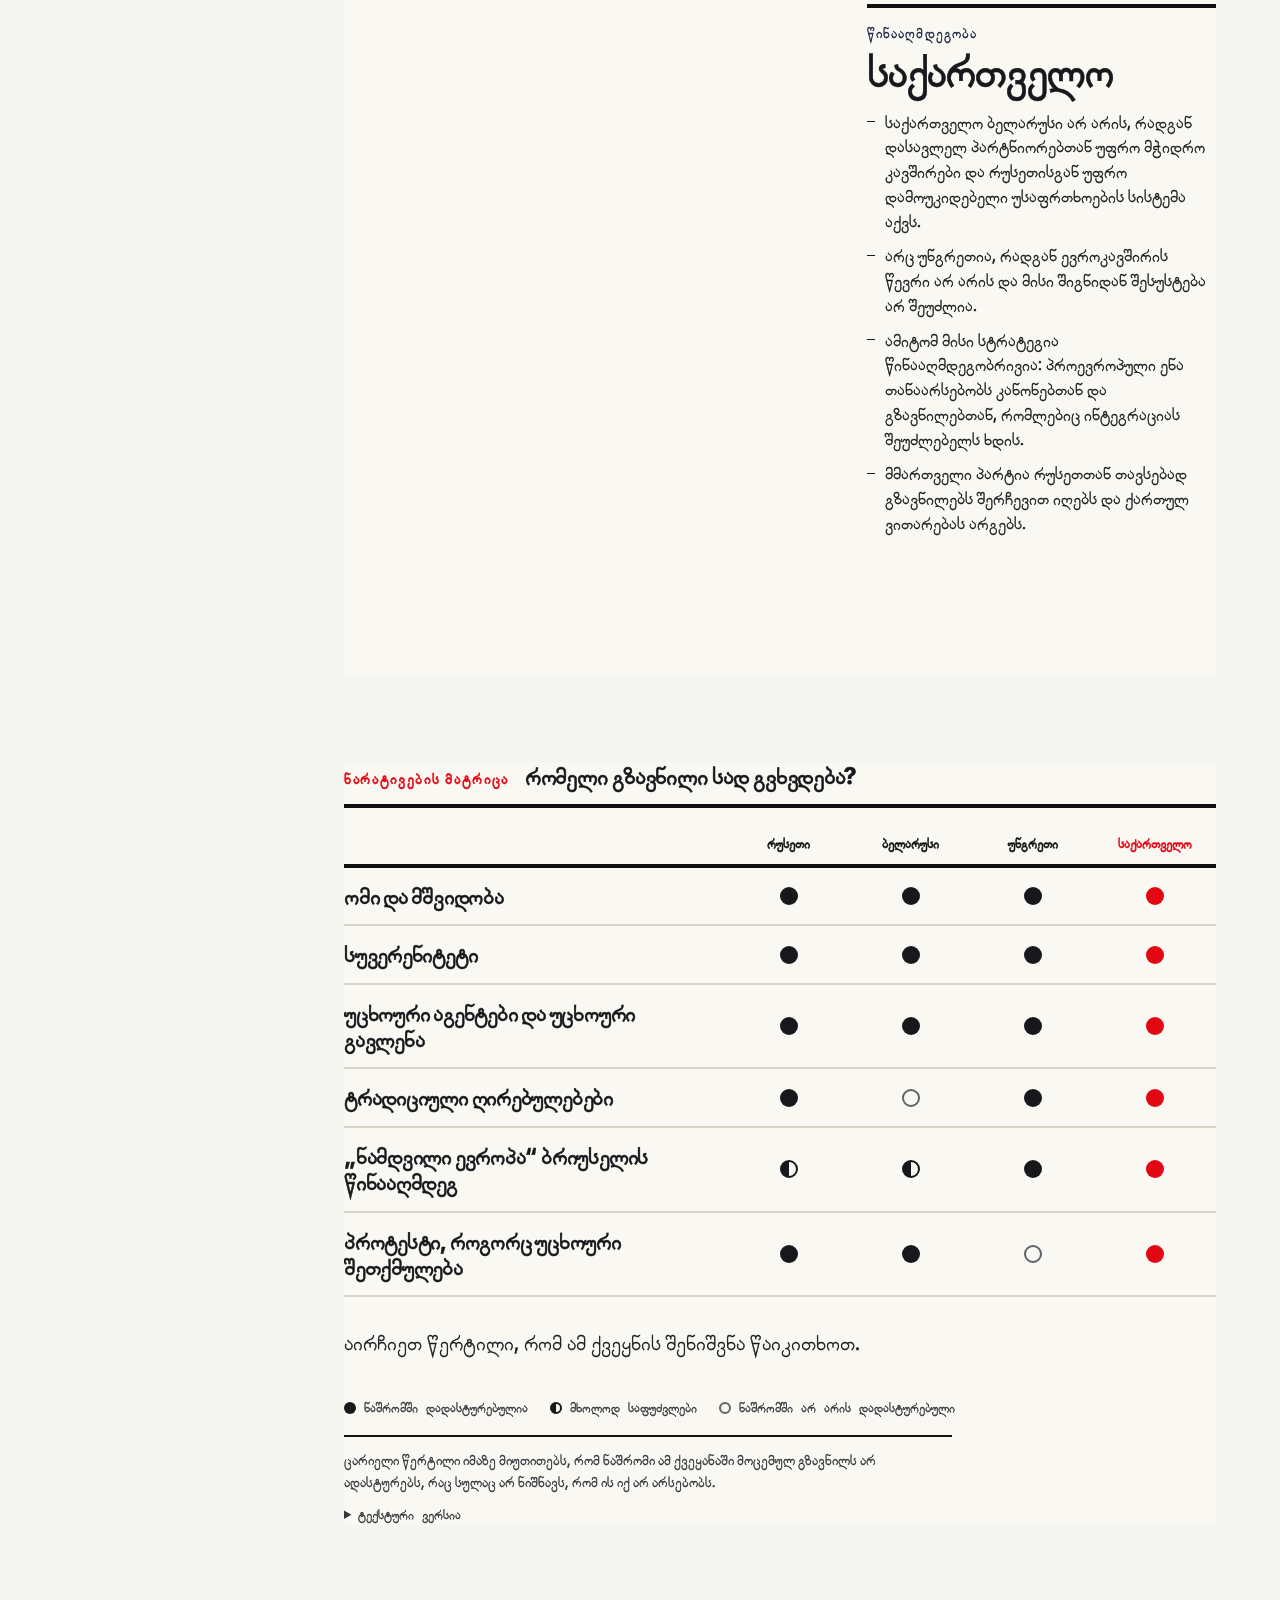
==== commit 5e049597: "KA: თავგადარჩენა → თვითგადარჩენა Co-Authored-By: Claude Opus 5.5 <noreply@anthropic.com> Claude-Sess" ====
--- a/ka/index.html
+++ b/ka/index.html
@@ -131,7 +131,7 @@
 
     <div class="hero__abstract">
       <p class="label">ანოტაცია</p>
-      <p class="hero__hook">როგორ აითვისა „ქართულმა ოცნებამ“ სხვა ავტორიტარული რეჟიმების უკვე გამოცდილი თავგადარჩენის ხერხები და რა დაუჯდა ეს ქვეყანას.</p>
+      <p class="hero__hook">როგორ აითვისა „ქართულმა ოცნებამ“ სხვა ავტორიტარული რეჟიმების უკვე გამოცდილი თვითგადარჩენის ხერხები და რა დაუჯდა ეს ქვეყანას.</p>
     </div>
 
     <dl class="hero__facts">
@@ -434,7 +434,7 @@
   </div>
   <div class="pulls">
     <blockquote class="pull">
-      <p>ავტორიტარული სწავლა „თავგადარჩენის ტაქტიკების პალიტრაა“.</p>
+      <p>ავტორიტარული სწავლა „თვითგადარჩენის ტაქტიკების პალიტრაა“.</p>
       <footer>სტივენ ჰოლი, ბათის უნივერსიტეტი. ინტერვიუ, 31 მარტი, 2026</footer>
     </blockquote>
     <blockquote class="pull">
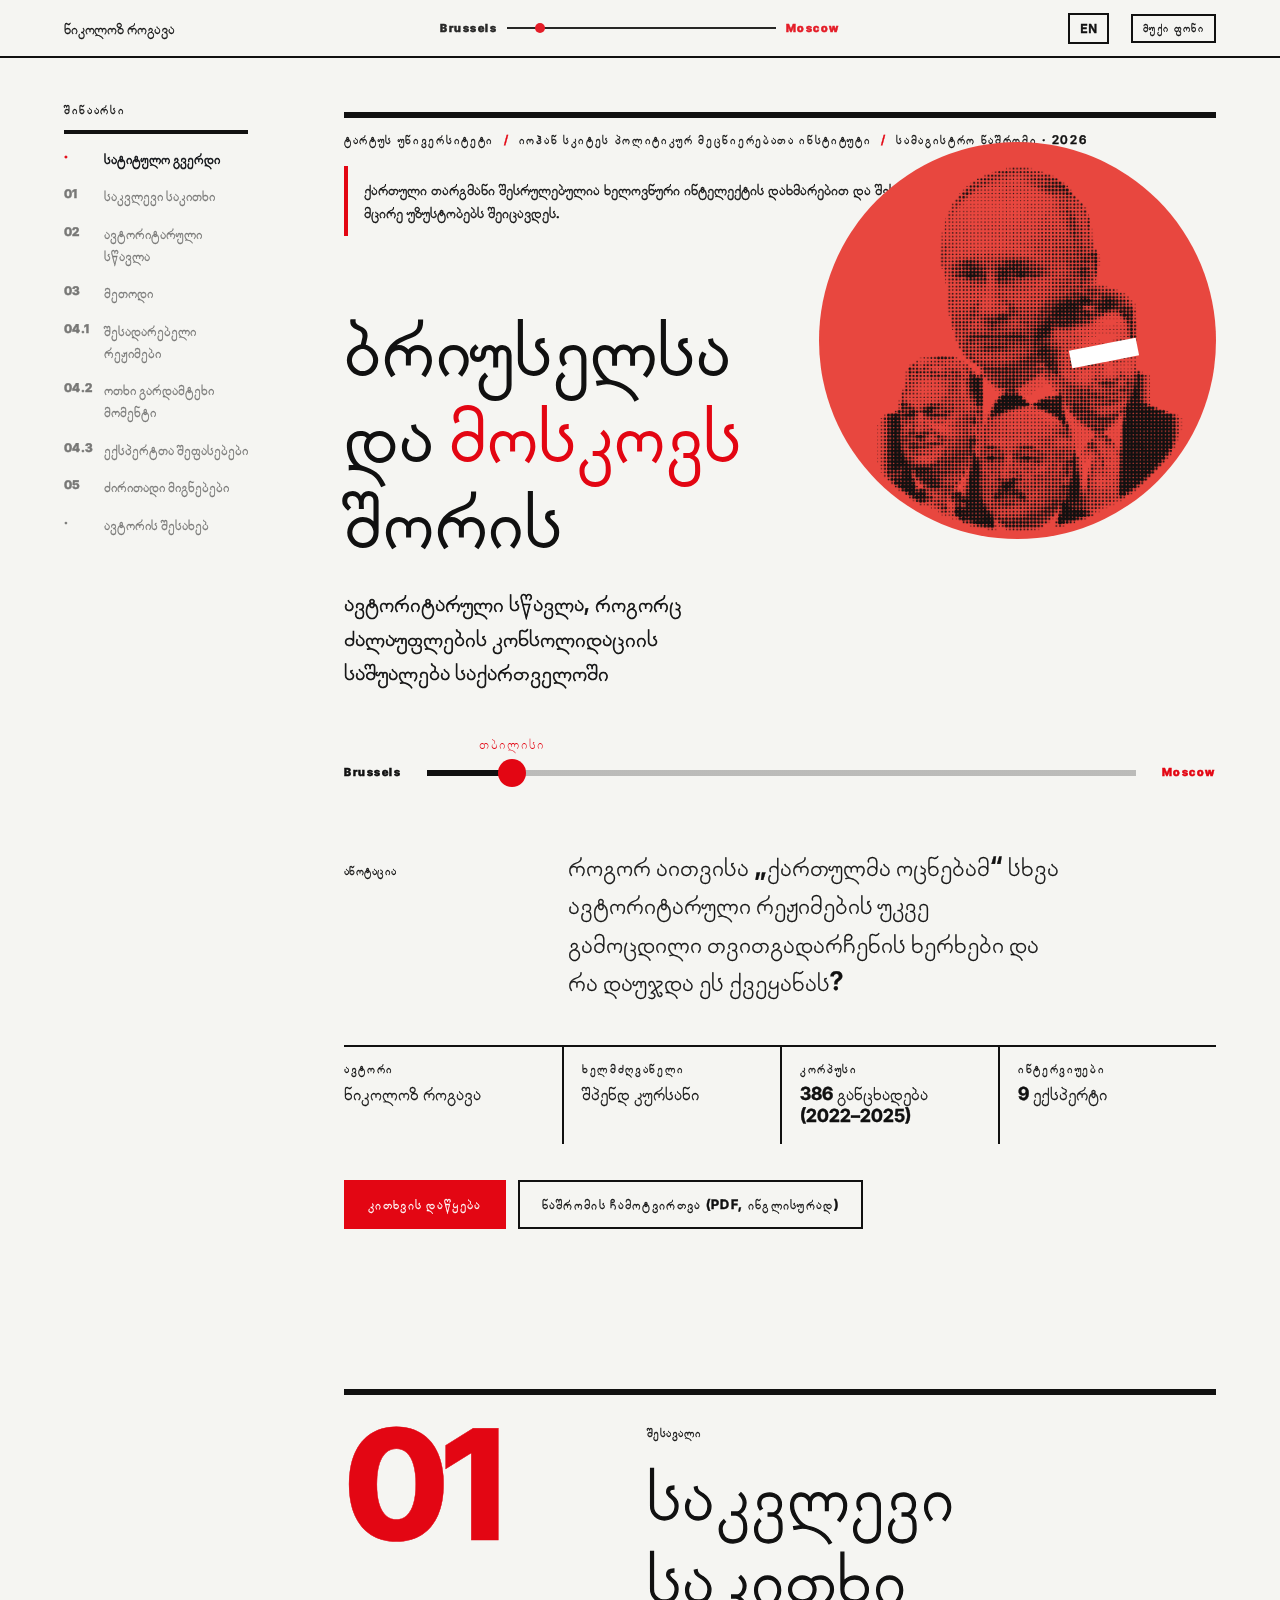
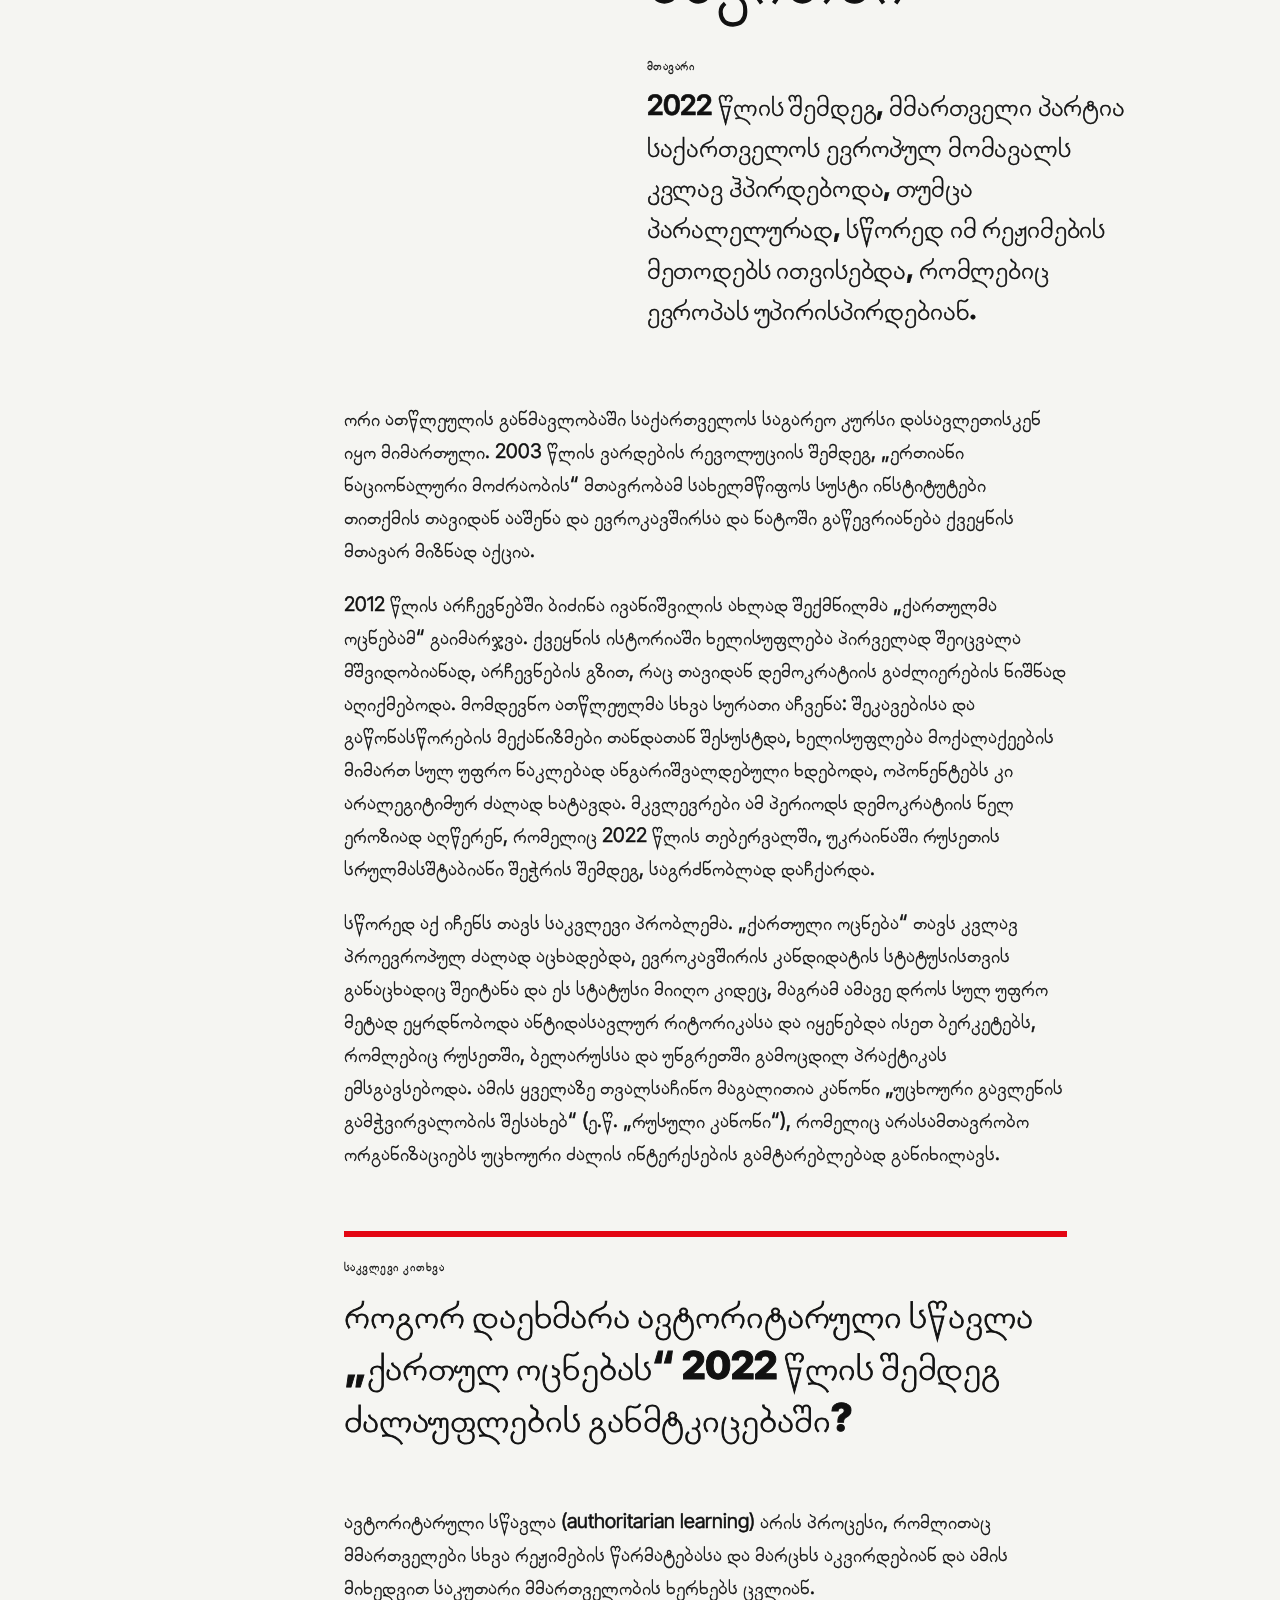
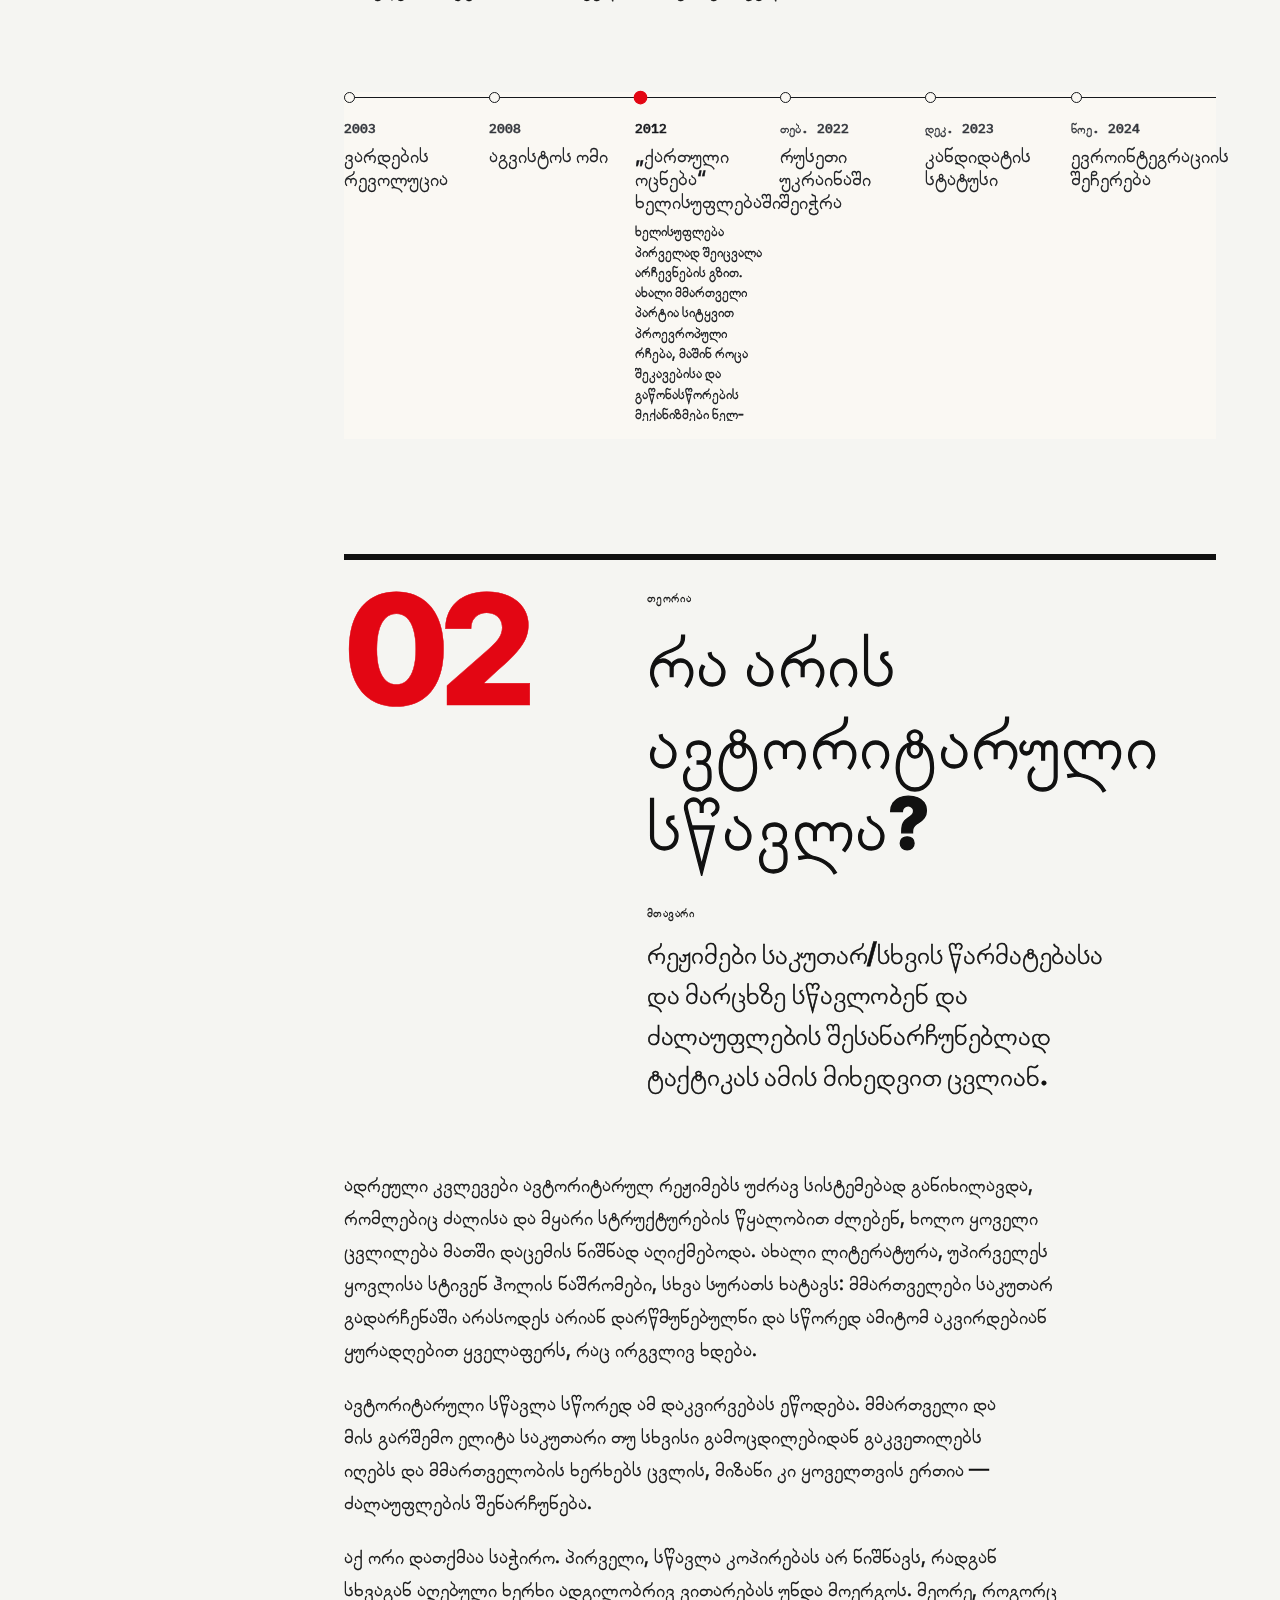
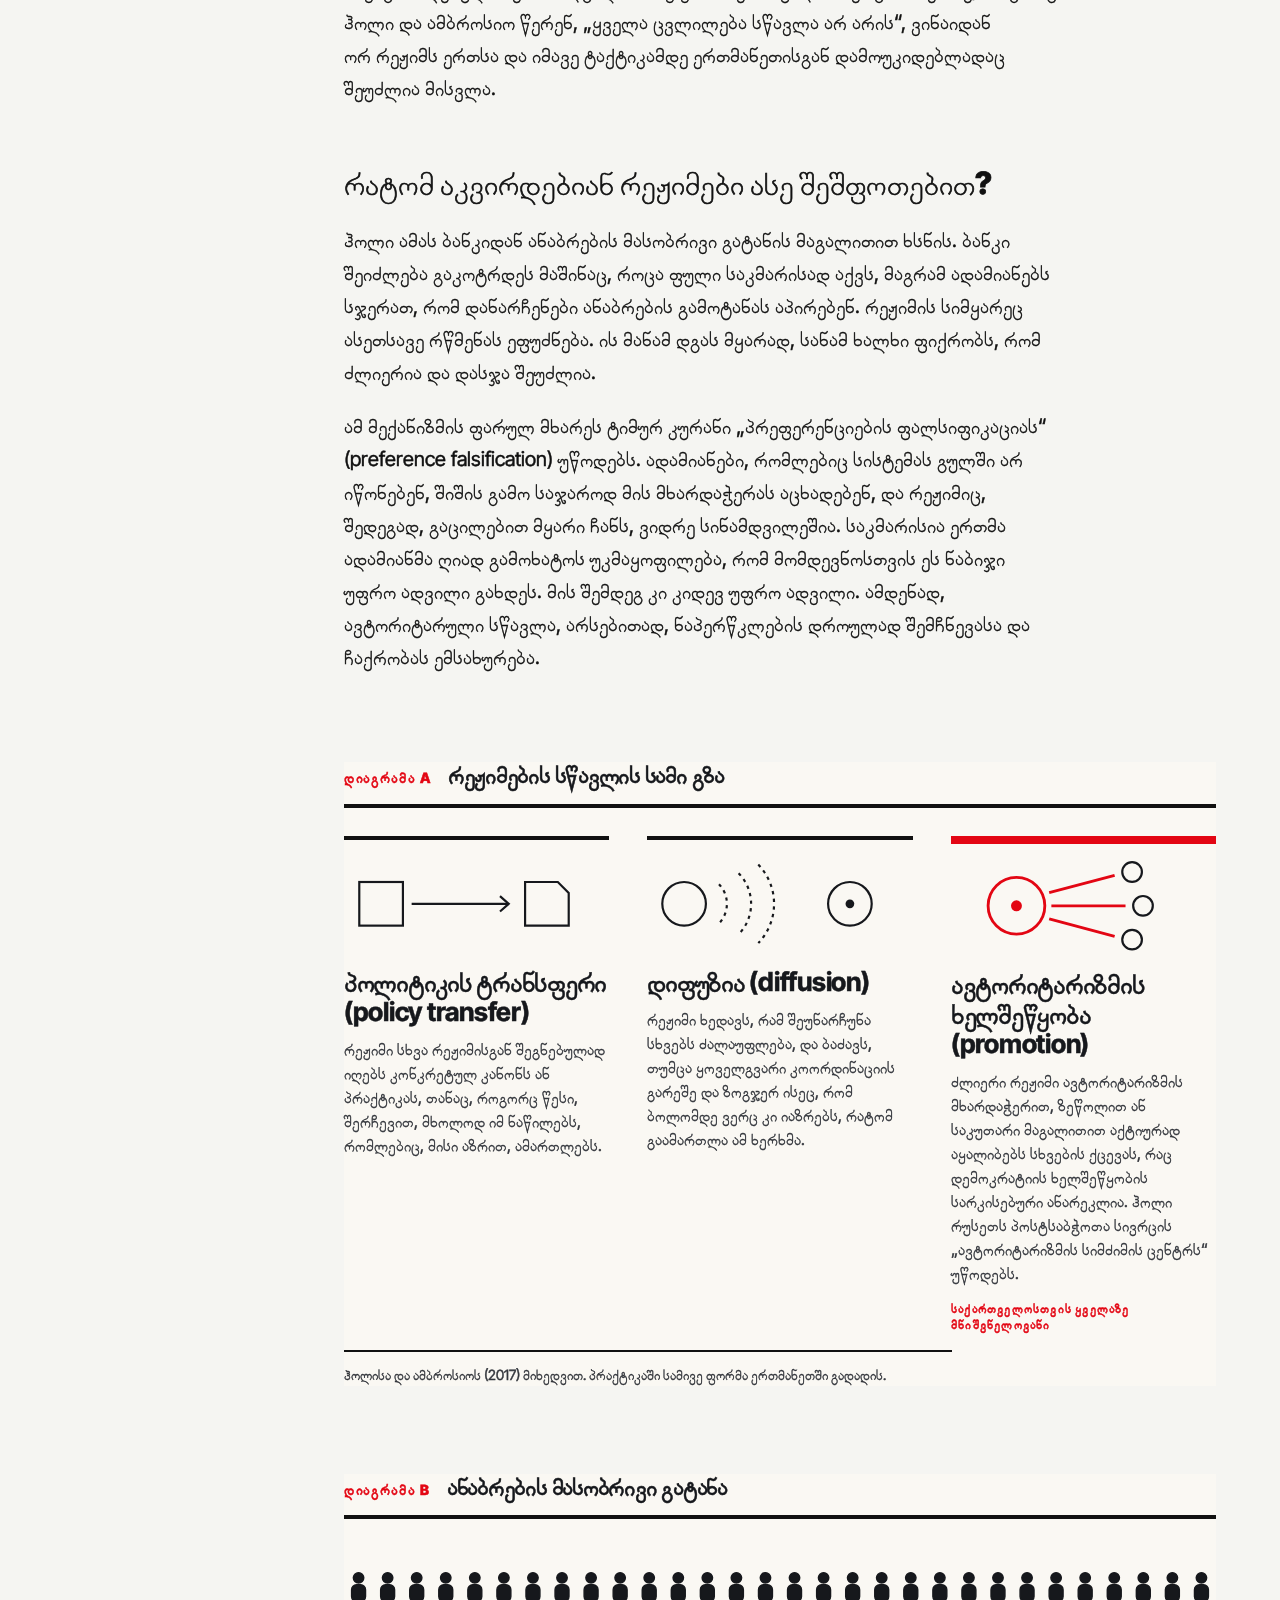
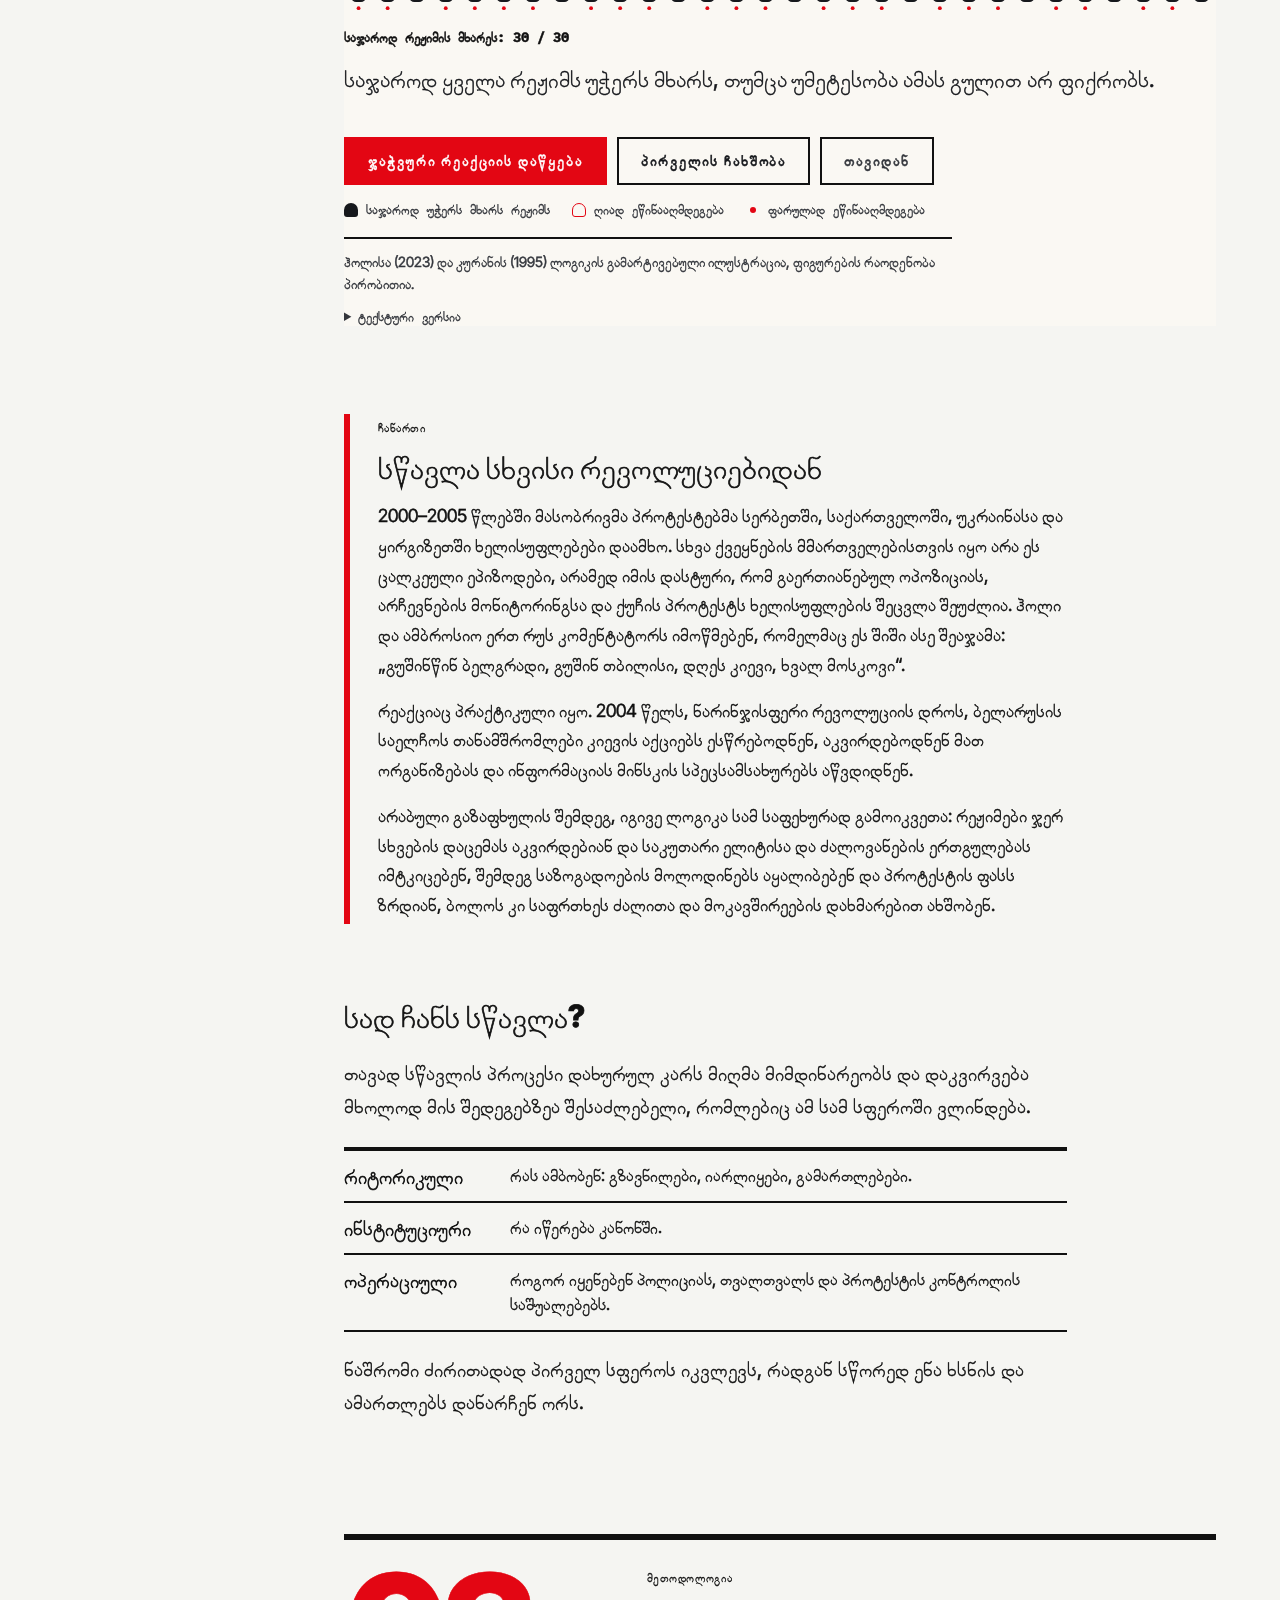
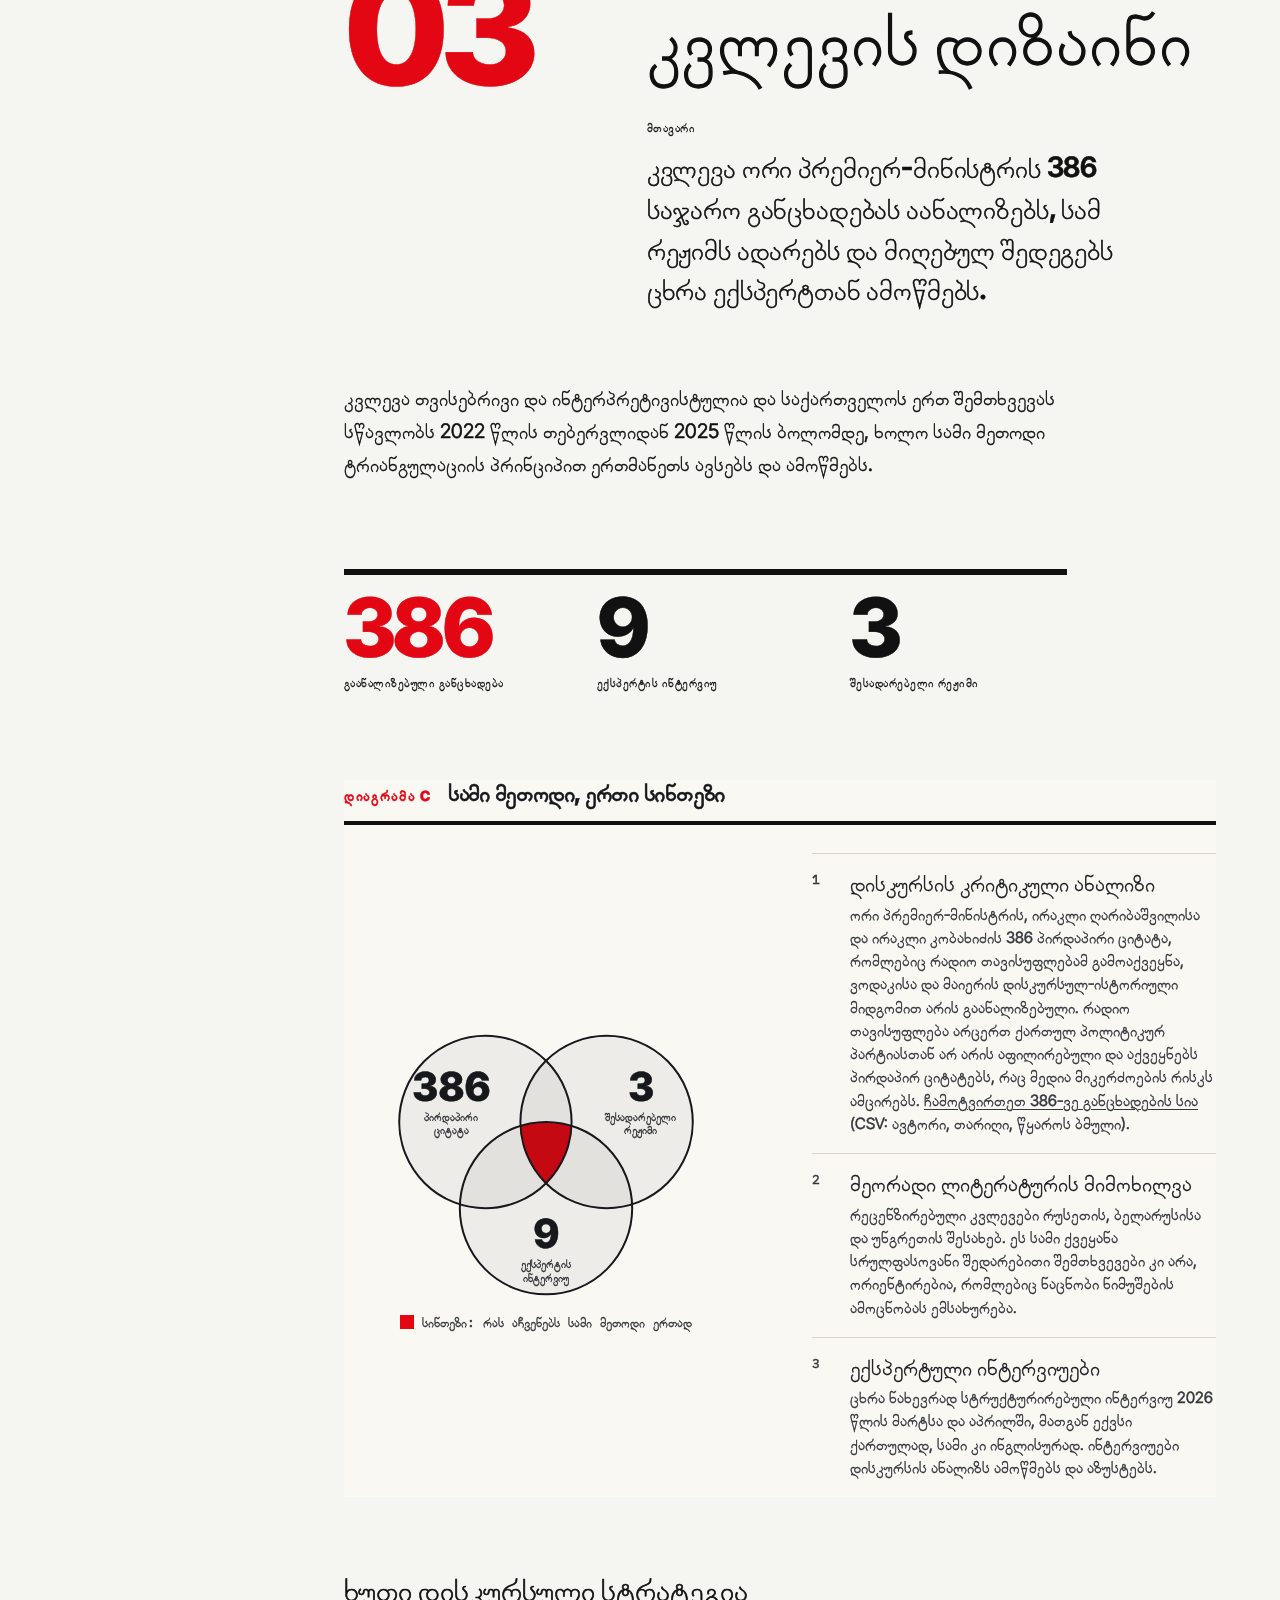
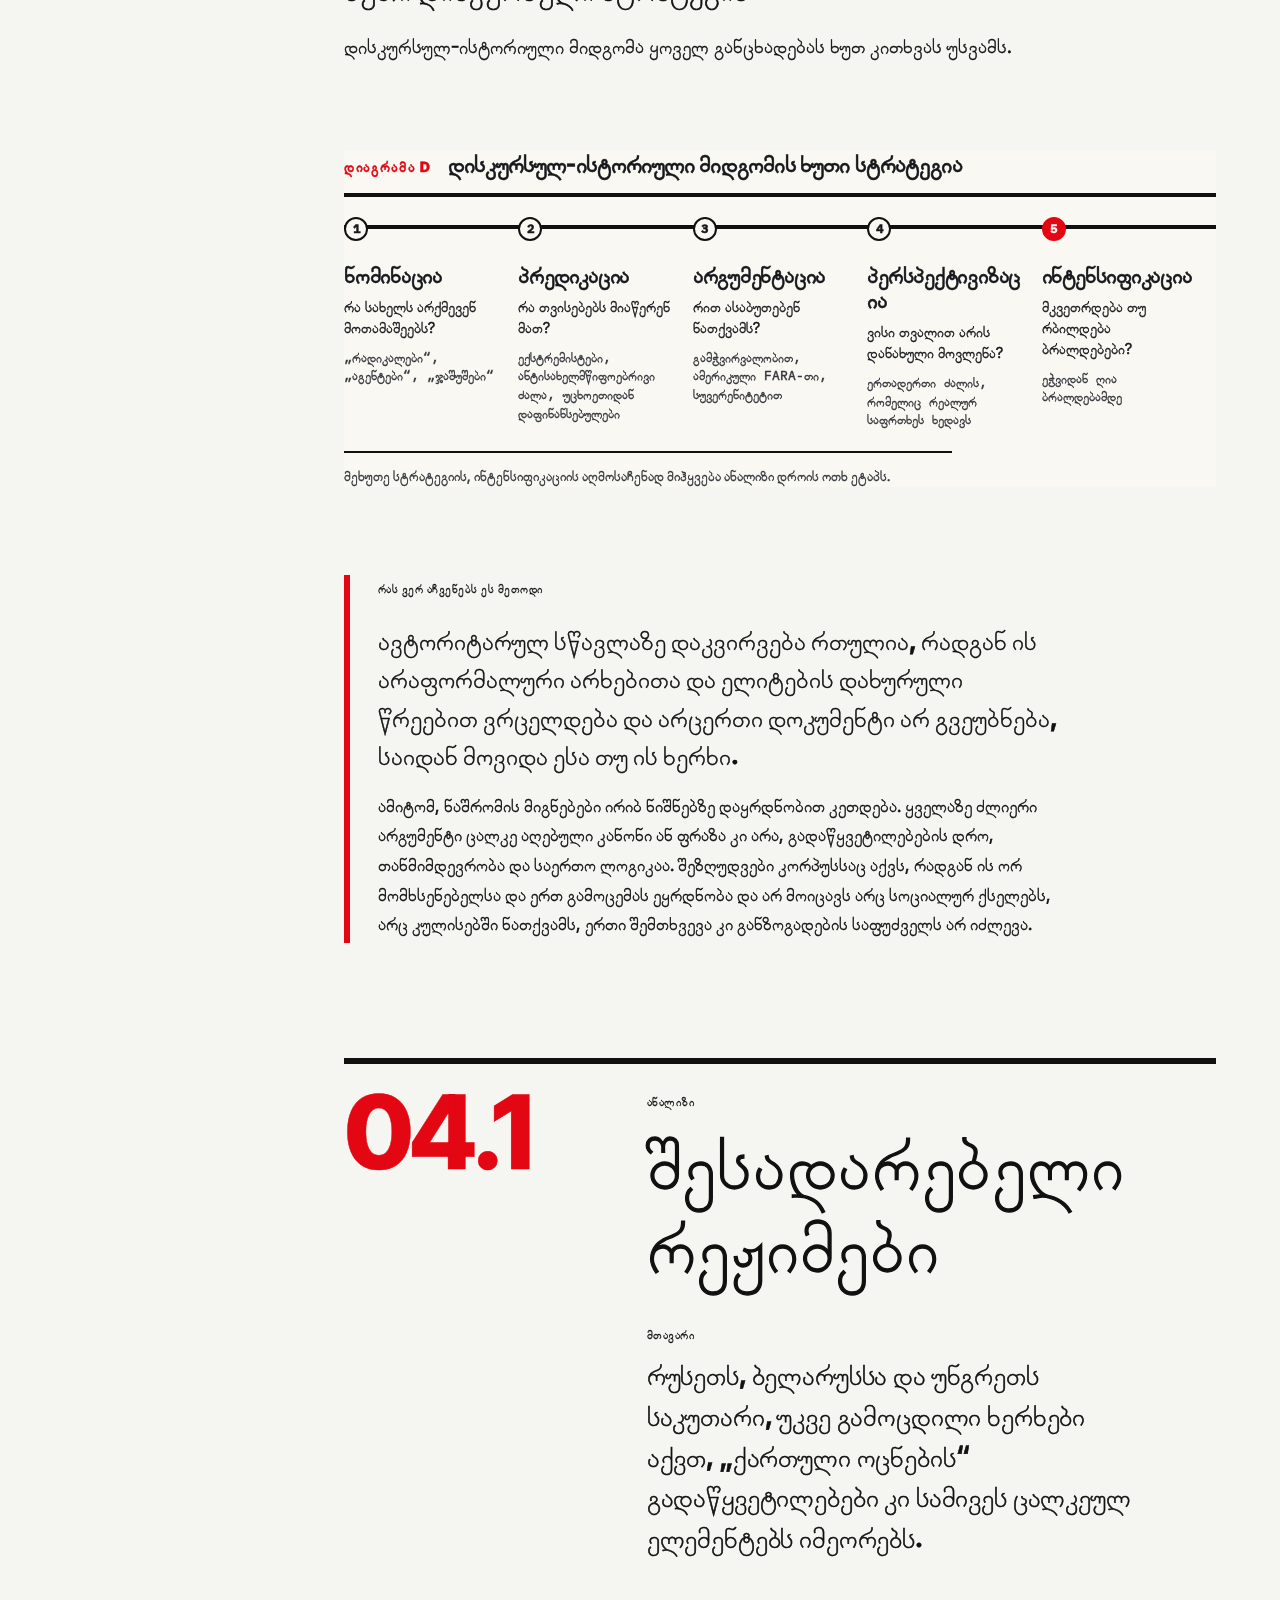
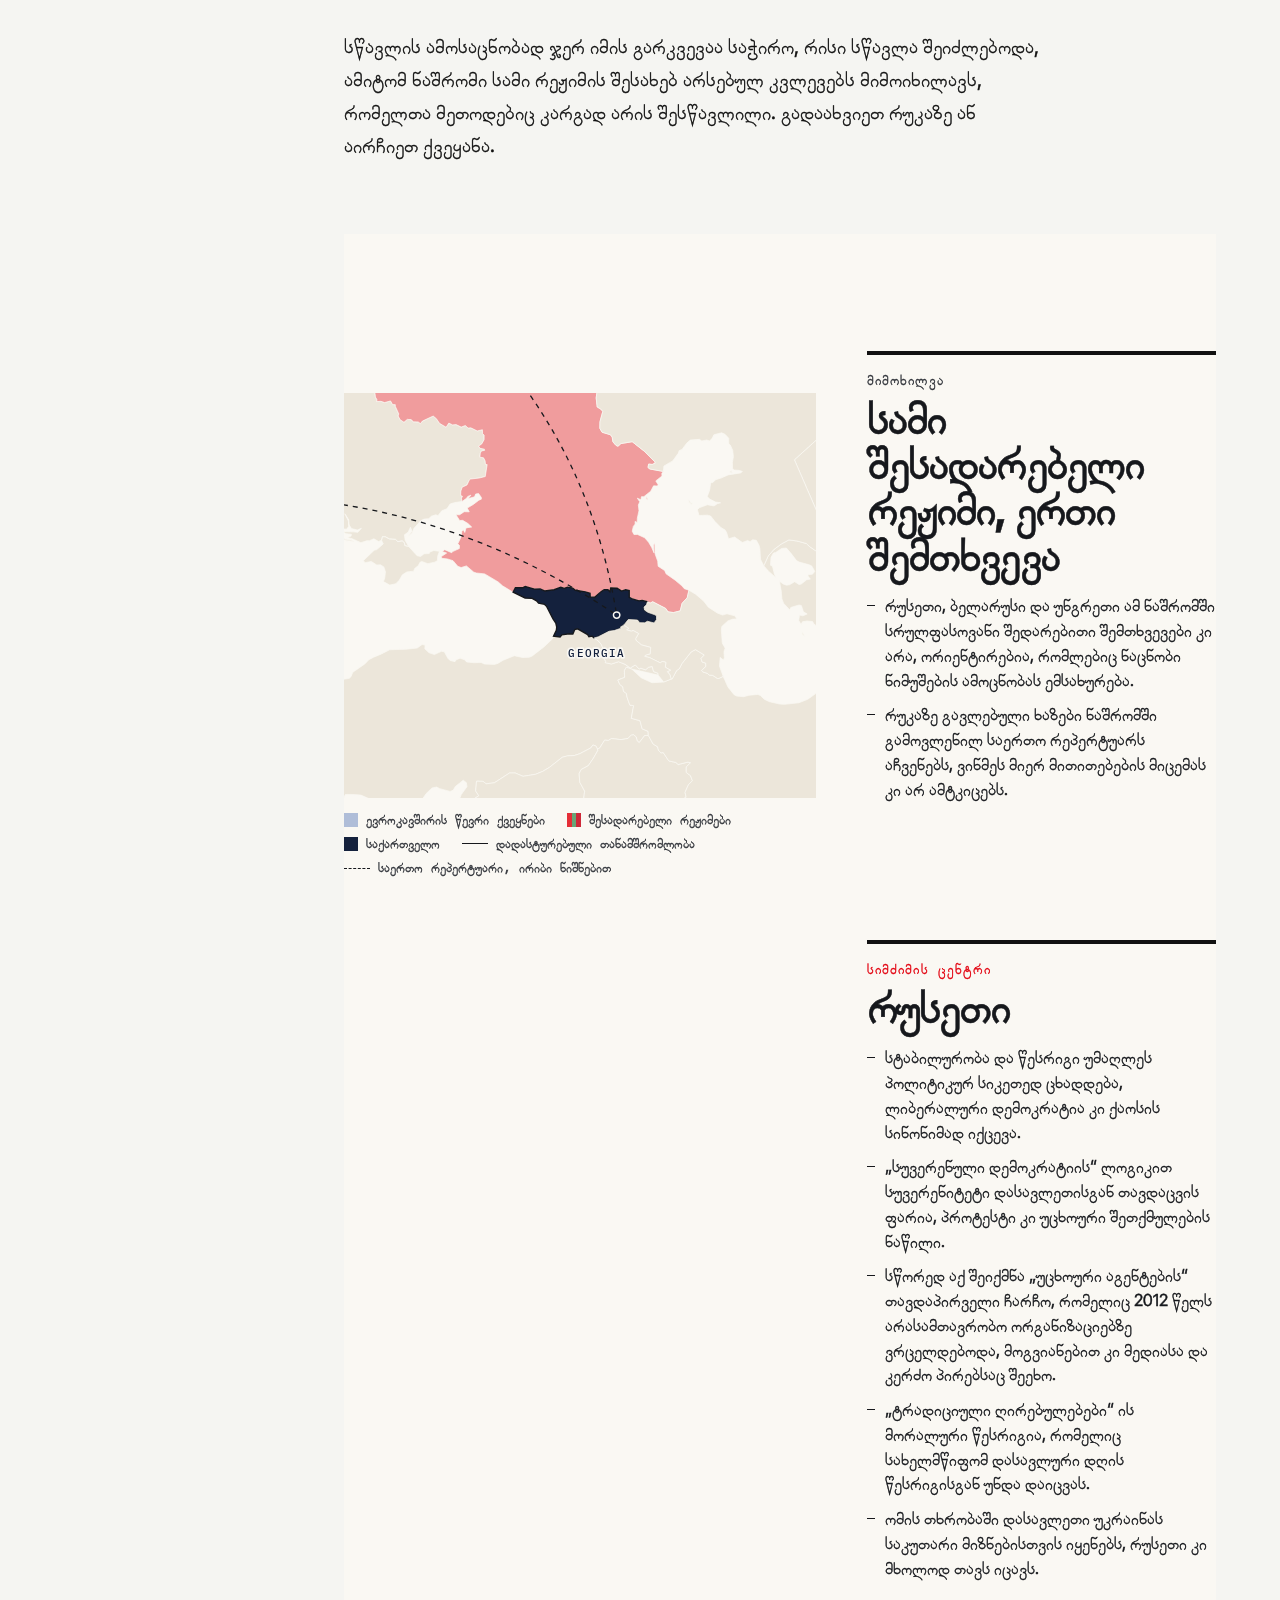
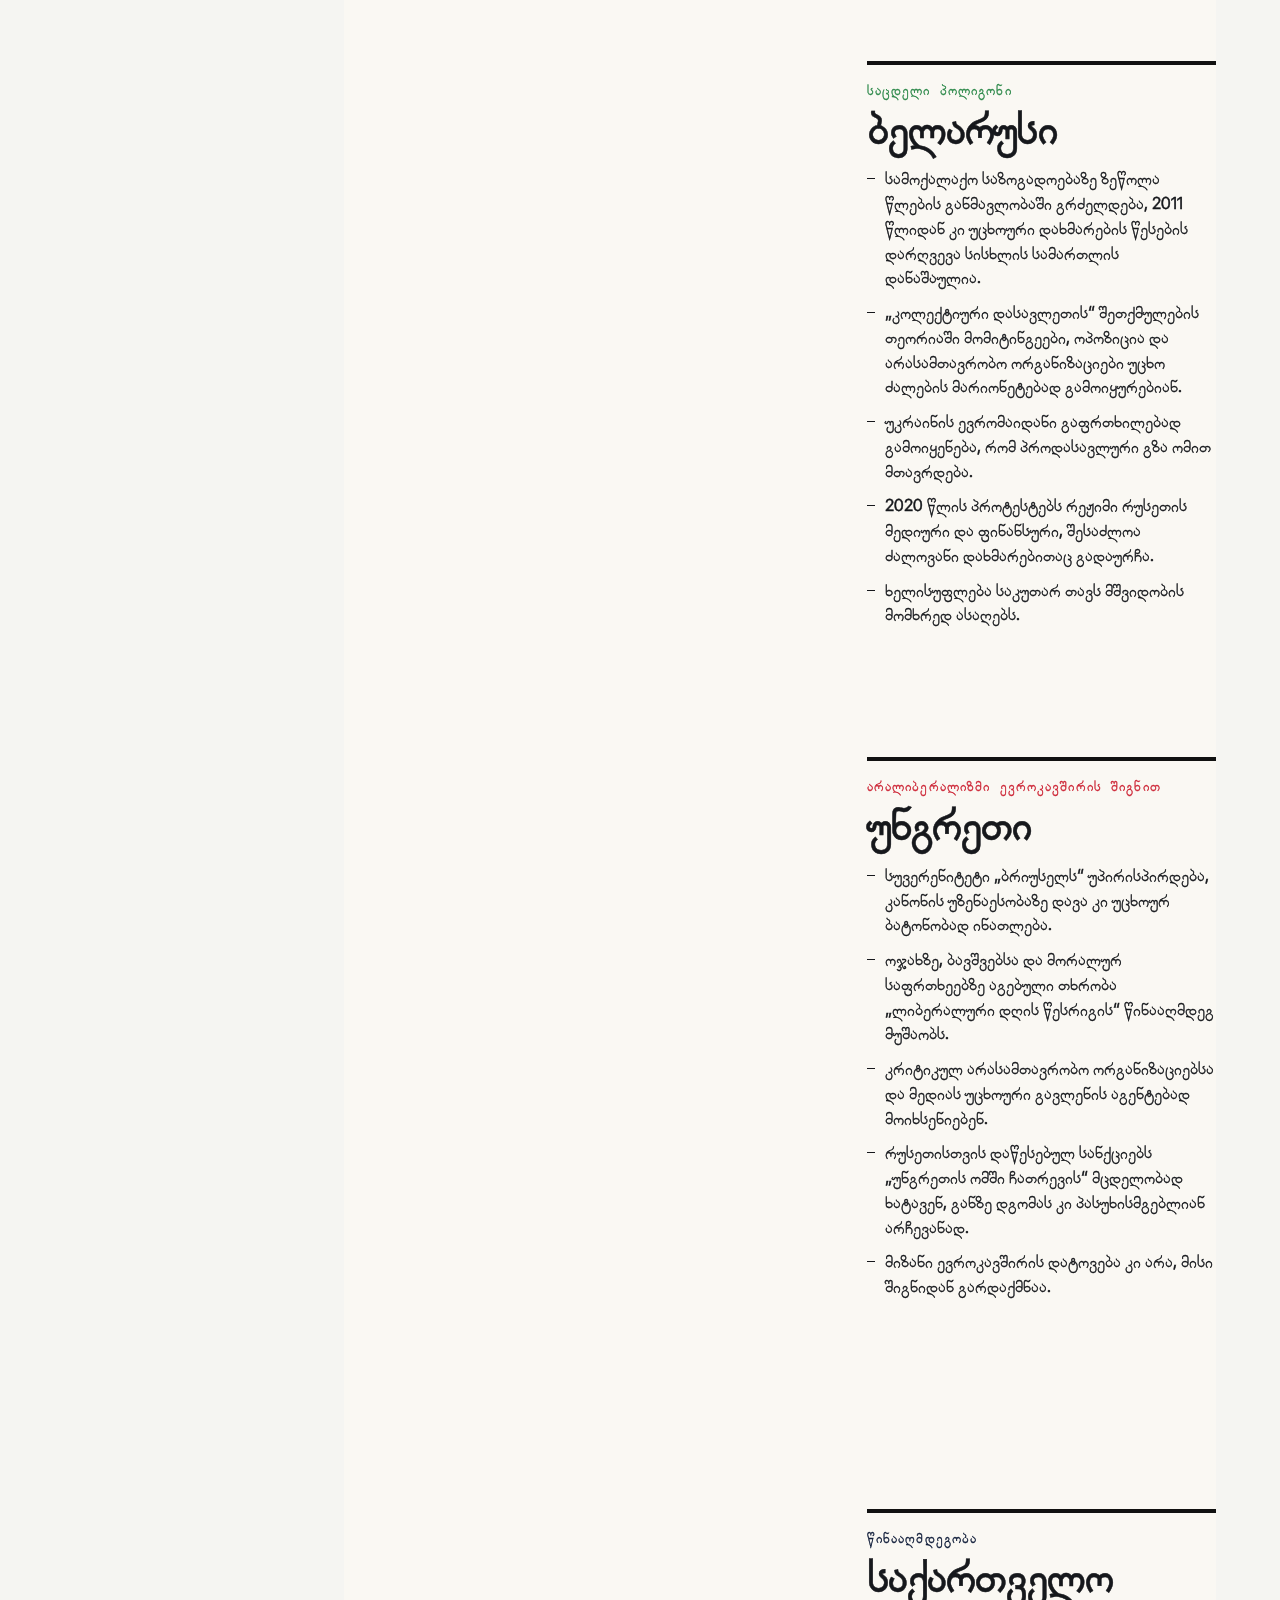
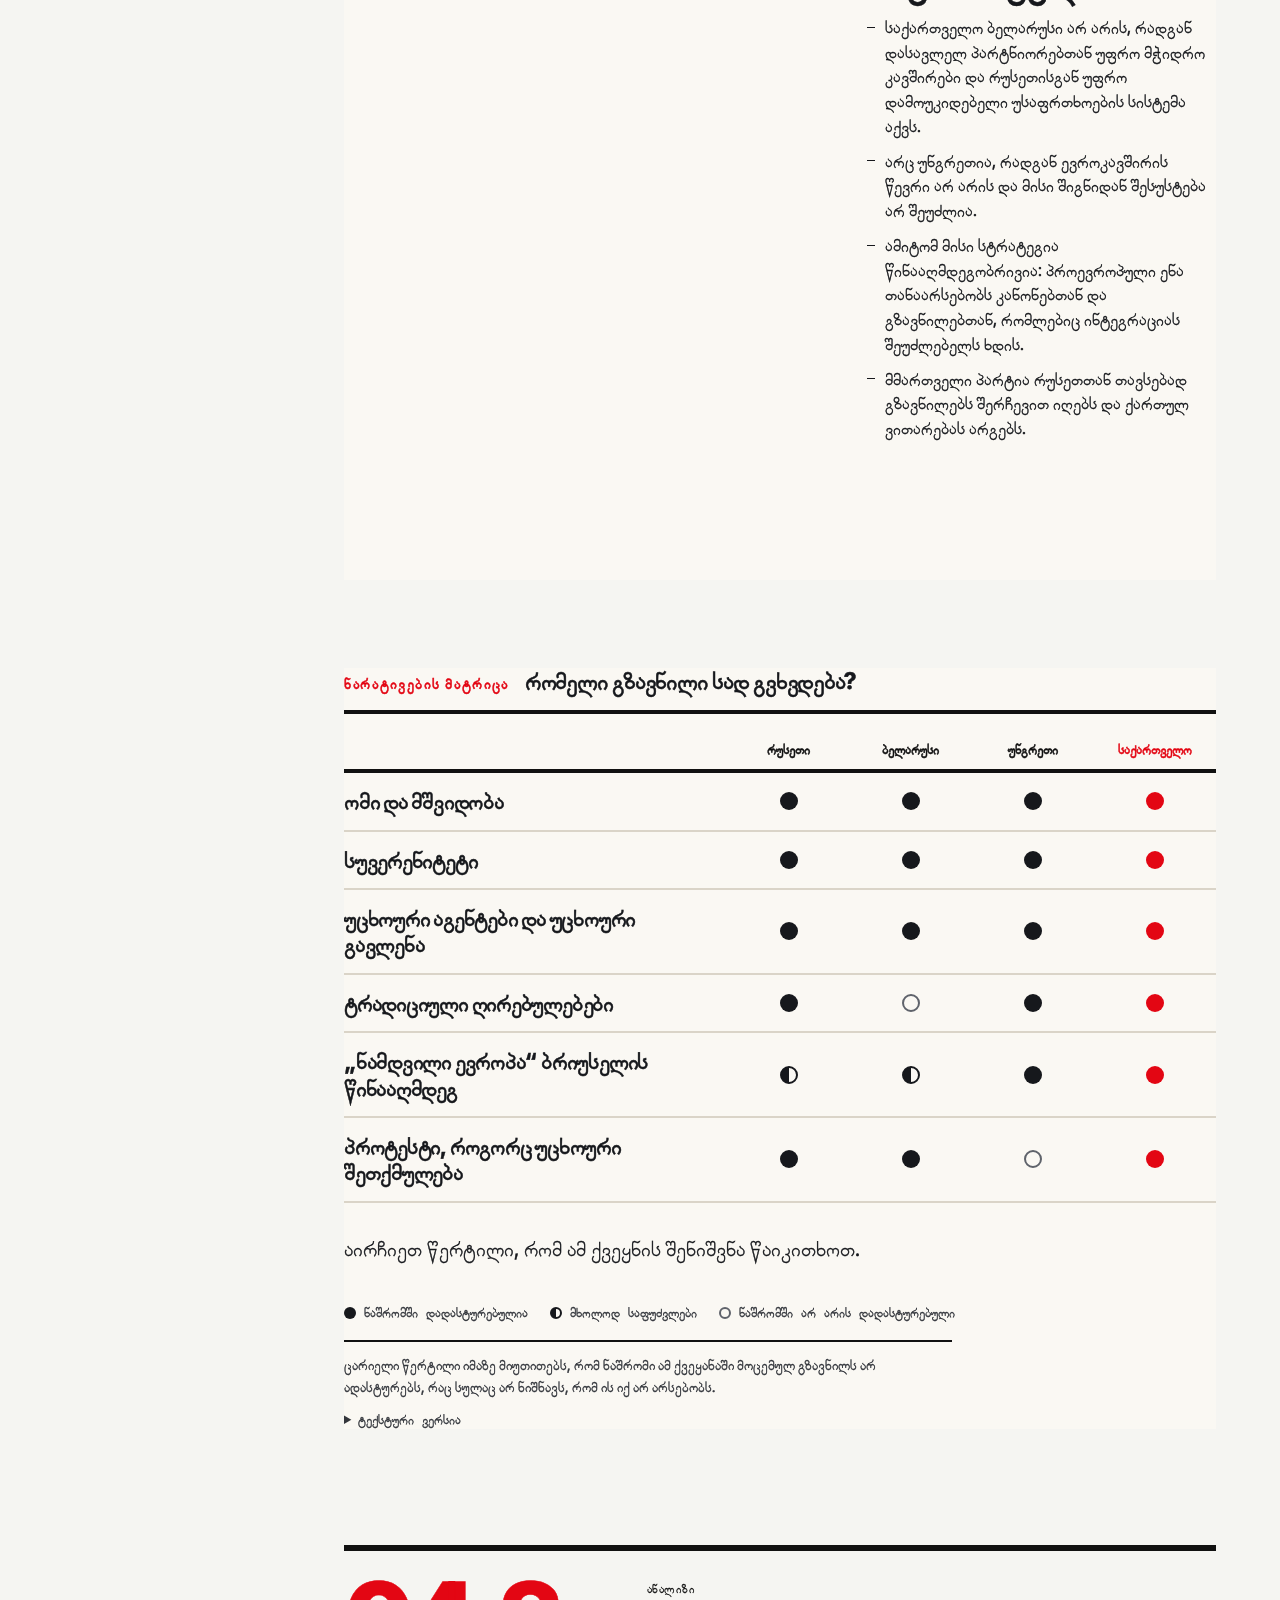
==== commit 592cdb82: "KA: author's text edits (title page to 04.2) Co-Authored-By: Claude Opus 5.5 <noreply@anthropic.com>" ====
--- a/ka/index.html
+++ b/ka/index.html
@@ -17,7 +17,7 @@
 <meta property="og:url" content="https://rogavanikolozi-a11y.github.io/Authoritarian-Georgia/ka/">
 <meta name="twitter:card" content="summary_large_image">
 <link rel="icon" href="data:image/svg+xml,%3Csvg xmlns='http://www.w3.org/2000/svg' viewBox='0 0 32 32'%3E%3Crect width='32' height='32' fill='%23FAF8F3'/%3E%3Cpath d='M4 16h24' stroke='%231B1A17' stroke-width='1.5'/%3E%3Cpath d='M4 12v8' stroke='%231F3F73' stroke-width='2.5'/%3E%3Cpath d='M28 12v8' stroke='%239A4B24' stroke-width='2.5'/%3E%3Ccircle cx='19' cy='16' r='3.5' fill='%237D1F35'/%3E%3C/svg%3E">
-<link rel="stylesheet" href="../styles.css?v=20261118i">
+<link rel="stylesheet" href="../styles.css?v=20261125a">
 <style>
   /* Georgian page: Noto Serif Georgian for Georgian letters, the usual fonts for Latin */
   @font-face { font-family: "Noto Serif Georgian"; src: url("../fonts/noto-serif-georgian-georgian-400-normal.woff2") format("woff2"); font-weight: 400; font-style: normal; font-display: swap; unicode-range: U+10A0-10FF, U+1C90-1CBF, U+2D00-2D2F; }
@@ -67,7 +67,7 @@
 <link rel="preconnect" href="https://fonts.googleapis.com">
 <link rel="preconnect" href="https://fonts.gstatic.com" crossorigin>
 <link rel="stylesheet" href="https://fonts.googleapis.com/css2?family=Inter+Tight:wght@400;600;700;800&display=swap">
-<link rel="stylesheet" href="../swiss.css?v=20261118i">
+<link rel="stylesheet" href="../swiss.css?v=20261125a">
 </head>
 <body>
 <a class="skip" href="#main">ტექსტზე გადასვლა</a>
@@ -92,7 +92,7 @@
   <p class="dots__head">შინაარსი</p>
   <ol>
     <li><a href="#hero" data-dot="hero"><span><em>·</em>სატიტულო გვერდი</span></a></li>
-    <li><a href="#puzzle" data-dot="puzzle"><span><em>01</em>კვლევის პრობლემა</span></a></li>
+    <li><a href="#puzzle" data-dot="puzzle"><span><em>01</em>საკვლევი საკითხი</span></a></li>
     <li><a href="#theory" data-dot="theory"><span><em>02</em>ავტორიტარული სწავლა</span></a></li>
     <li><a href="#method" data-dot="method"><span><em>03</em>მეთოდი</span></a></li>
     <li><a href="#regimes" data-dot="regimes"><span><em>04.1</em>შესადარებელი რეჟიმები</span></a></li>
@@ -108,7 +108,7 @@
 <section class="hero" id="hero" data-section="hero">
   <div class="hero__inner">
     <p class="hero__meta"><span>ტარტუს უნივერსიტეტი</span><span>იოჰან სკიტეს პოლიტიკურ მეცნიერებათა ინსტიტუტი</span><span>სამაგისტრო ნაშრომი · 2026</span></p>
-    <p class="ai-note">ქართული თარგმანი შესრულებულია ხელოვნური ინტელექტის დახმარებით და შესაძლოა მცირე უზუსტობებს შეიცავდეს. ციტატები ინგლისურიდანაა თარგმნილი. რუკებზე ქვეყნებისა და ქალაქების სახელები ინგლისურადაა.</p>
+    <p class="ai-note">ქართული თარგმანი შესრულებულია ხელოვნური ინტელექტის დახმარებით და შესაძლოა მცირე უზუსტობებს შეიცავდეს.</p>
 
     <div class="hero__titleblock">
       <h1 class="hero__title">ბრიუსელსა <em>და</em> <span class="moscow">მოსკოვს</span> შორის</h1>
@@ -131,7 +131,7 @@
 
     <div class="hero__abstract">
       <p class="label">ანოტაცია</p>
-      <p class="hero__hook">როგორ აითვისა „ქართულმა ოცნებამ“ სხვა ავტორიტარული რეჟიმების უკვე გამოცდილი თვითგადარჩენის ხერხები და რა დაუჯდა ეს ქვეყანას.</p>
+      <p class="hero__hook">როგორ აითვისა „ქართულმა ოცნებამ“ სხვა ავტორიტარული რეჟიმების უკვე გამოცდილი თვითგადარჩენის ხერხები და რა დაუჯდა ეს ქვეყანას?</p>
     </div>
 
     <dl class="hero__facts">
@@ -153,15 +153,15 @@
   <header class="chapter__head">
     <p class="chapter__num" aria-hidden="true">01</p>
     <p class="label">შესავალი</p>
-    <h2>კვლევის პრობლემა</h2>
-    <p class="inshort"><span class="label">მთავარი</span>2022 წლის შემდეგ მმართველი პარტია საქართველოს ევროპულ მომავალს კვლავ ჰპირდებოდა, თუმცა პარალელურად სწორედ იმ რეჟიმების მეთოდებს ითვისებდა, რომლებიც ევროპას უპირისპირდებიან.</p>
-  </header>
-  <div class="prose">
-    <p>ორი ათწლეულის განმავლობაში საქართველოს კურსი დასავლეთისკენ იყო მიმართული. 2003 წლის ვარდების რევოლუციის შემდეგ „ერთიანი ნაციონალური მოძრაობის“ მთავრობამ სუსტი სახელმწიფოს ინსტიტუტები თითქმის თავიდან ააშენა, კორუფციას შეებრძოლა და ევროკავშირსა და ნატოში გაწევრიანება ქვეყნის მთავარ მიზნად აქცია.</p>
-    <p>2012 წლის არჩევნებში ბიძინა ივანიშვილის ახლად შექმნილმა „ქართულმა ოცნებამ“ გაიმარჯვა. ქვეყნის ისტორიაში ხელისუფლება პირველად შეიცვალა მშვიდობიანად, არჩევნების გზით, რაც თავიდან დემოკრატიის გაძლიერების ნიშნად აღიქმებოდა. მომდევნო ათწლეულმა სხვა სურათი აჩვენა: შეკავებისა და გაწონასწორების მექანიზმები თანდათან შესუსტდა, ხელისუფლება სულ უფრო ნაკლებად ანგარიშვალდებული ხდებოდა, ოპონენტებს კი არალეგიტიმურ ძალად ხატავდნენ. მკვლევრები ამ პერიოდს დემოკრატიის ნელ ეროზიად აღწერენ, რომელიც 2022 წლის თებერვალში, უკრაინაში რუსეთის სრულმასშტაბიანი შეჭრის შემდეგ, საგრძნობლად დაჩქარდა.</p>
-    <p>სწორედ აქ იჩენს თავს კვლევის პრობლემა. „ქართული ოცნება“ თავს კვლავ პროევროპულ ძალად აცხადებდა, ევროკავშირის კანდიდატის სტატუსისთვის განაცხადიც შეიტანა და ეს სტატუსი მიიღო კიდეც, მაგრამ ამავე დროს სულ უფრო მეტად ეყრდნობოდა ანტიდასავლურ რიტორიკასა და ისეთ ბერკეტებს, რომლებიც რუსეთში, ბელარუსსა და უნგრეთში გამოცდილ პრაქტიკას ემსგავსებოდა. ამის ყველაზე თვალსაჩინო მაგალითია კანონი „უცხოური გავლენის გამჭვირვალობის შესახებ“ (ე.წ. „რუსული კანონი“), რომელიც არასამთავრობო ორგანიზაციებს უცხოური ძალის ინტერესების გამტარებლებად განიხილავს.</p>
+    <h2>საკვლევი საკითხი</h2>
+    <p class="inshort"><span class="label">მთავარი</span>2022 წლის შემდეგ, მმართველი პარტია საქართველოს ევროპულ მომავალს კვლავ ჰპირდებოდა, თუმცა პარალელურად, სწორედ იმ რეჟიმების მეთოდებს ითვისებდა, რომლებიც ევროპას უპირისპირდებიან.</p>
+  </header>
+  <div class="prose">
+    <p>ორი ათწლეულის განმავლობაში საქართველოს საგარეო კურსი დასავლეთისკენ იყო მიმართული. 2003 წლის ვარდების რევოლუციის შემდეგ, „ერთიანი ნაციონალური მოძრაობის“ მთავრობამ სახელმწიფოს სუსტი ინსტიტუტები თითქმის თავიდან ააშენა და ევროკავშირსა და ნატოში გაწევრიანება ქვეყნის მთავარ მიზნად აქცია.</p>
+    <p>2012 წლის არჩევნებში ბიძინა ივანიშვილის ახლად შექმნილმა „ქართულმა ოცნებამ“ გაიმარჯვა. ქვეყნის ისტორიაში ხელისუფლება პირველად შეიცვალა მშვიდობიანად, არჩევნების გზით, რაც თავიდან დემოკრატიის გაძლიერების ნიშნად აღიქმებოდა. მომდევნო ათწლეულმა სხვა სურათი აჩვენა: შეკავებისა და გაწონასწორების მექანიზმები თანდათან შესუსტდა, ხელისუფლება მოქალაქეების მიმართ სულ უფრო ნაკლებად ანგარიშვალდებული ხდებოდა, ოპონენტებს კი არალეგიტიმურ ძალად ხატავდა. მკვლევრები ამ პერიოდს დემოკრატიის ნელ ეროზიად აღწერენ, რომელიც 2022 წლის თებერვალში, უკრაინაში რუსეთის სრულმასშტაბიანი შეჭრის შემდეგ, საგრძნობლად დაჩქარდა.</p>
+    <p>სწორედ აქ იჩენს თავს საკვლევი პრობლემა. „ქართული ოცნება“ თავს კვლავ პროევროპულ ძალად აცხადებდა, ევროკავშირის კანდიდატის სტატუსისთვის განაცხადიც შეიტანა და ეს სტატუსი მიიღო კიდეც, მაგრამ ამავე დროს სულ უფრო მეტად ეყრდნობოდა ანტიდასავლურ რიტორიკასა და იყენებდა ისეთ ბერკეტებს, რომლებიც რუსეთში, ბელარუსსა და უნგრეთში გამოცდილ პრაქტიკას ემსგავსებოდა. ამის ყველაზე თვალსაჩინო მაგალითია კანონი „უცხოური გავლენის გამჭვირვალობის შესახებ“ (ე.წ. „რუსული კანონი“), რომელიც არასამთავრობო ორგანიზაციებს უცხოური ძალის ინტერესების გამტარებლებად განიხილავს.</p>
     <p class="rq"><span class="label">საკვლევი კითხვა</span>როგორ დაეხმარა ავტორიტარული სწავლა „ქართულ ოცნებას“ 2022 წლის შემდეგ ძალაუფლების განმტკიცებაში?</p>
-    <p>ავტორიტარული სწავლა (authoritarian learning) ის პროცესია, როცა მმართველები სხვა რეჟიმების წარმატებასა და მარცხს აკვირდებიან და ამის მიხედვით საკუთარი მმართველობის ხერხებს ცვლიან.</p>
+    <p>ავტორიტარული სწავლა (authoritarian learning) არის პროცესი, რომლითაც მმართველები სხვა რეჟიმების წარმატებასა და მარცხს აკვირდებიან და ამის მიხედვით საკუთარი მმართველობის ხერხებს ცვლიან.</p>
   </div>
 <figure class="fig fig--wide" id="figTimeline">
     <div class="tl" id="timeline"></div>
@@ -175,16 +175,16 @@
     <p class="chapter__num" aria-hidden="true">02</p>
     <p class="label">თეორია</p>
     <h2>რა არის ავტორიტარული სწავლა?</h2>
-    <p class="inshort"><span class="label">მთავარი</span>რეჟიმები საკუთარ თუ სხვის წარმატებასა და მარცხზე სწავლობენ და ძალაუფლების შესანარჩუნებლად ტაქტიკას ამის მიხედვით ცვლიან.</p>
-  </header>
-  <div class="prose">
-    <p>ადრეული კვლევები ავტორიტარულ რეჟიმებს უძრავ სისტემებად განიხილავდა, რომლებიც ძალისა და მყარი სტრუქტურების წყალობით ძლებენ, ხოლო ყოველი ცვლილება მათში დაცემის ნიშნად აღიქმებოდა. ახალი ლიტერატურა, უპირველეს ყოვლისა სტივენ ჰოლის ნაშრომები, სხვა სურათს ხატავს: მმართველები საკუთარ გადარჩენაში არასოდეს არიან დარწმუნებულნი და სწორედ ამიტომ ყურადღებით აკვირდებიან ყველაფერს, რაც ირგვლივ ხდება.</p>
-    <p>ავტორიტარული სწავლა სწორედ ამ დაკვირვებას ეწოდება. მმართველი და მის გარშემო შეკრებილი ელიტა საკუთარი თუ სხვისი გამოცდილებიდან გაკვეთილებს იღებენ და მმართველობის ხერხებს ცვლიან, მიზანი კი ყოველთვის ერთია, ძალაუფლების შენარჩუნება.</p>
+    <p class="inshort"><span class="label">მთავარი</span>რეჟიმები საკუთარ/სხვის წარმატებასა და მარცხზე სწავლობენ და ძალაუფლების შესანარჩუნებლად ტაქტიკას ამის მიხედვით ცვლიან.</p>
+  </header>
+  <div class="prose">
+    <p>ადრეული კვლევები ავტორიტარულ რეჟიმებს უძრავ სისტემებად განიხილავდა, რომლებიც ძალისა და მყარი სტრუქტურების წყალობით ძლებენ, ხოლო ყოველი ცვლილება მათში დაცემის ნიშნად აღიქმებოდა. ახალი ლიტერატურა, უპირველეს ყოვლისა სტივენ ჰოლის ნაშრომები, სხვა სურათს ხატავს: მმართველები საკუთარ გადარჩენაში არასოდეს არიან დარწმუნებულნი და სწორედ ამიტომ აკვირდებიან ყურადღებით ყველაფერს, რაც ირგვლივ ხდება.</p>
+    <p>ავტორიტარული სწავლა სწორედ ამ დაკვირვებას ეწოდება. მმართველი და მის გარშემო ელიტა საკუთარი თუ სხვისი გამოცდილებიდან გაკვეთილებს იღებს და მმართველობის ხერხებს ცვლის, მიზანი კი ყოველთვის ერთია — ძალაუფლების შენარჩუნება.</p>
     <p>აქ ორი დათქმაა საჭირო. პირველი, სწავლა კოპირებას არ ნიშნავს, რადგან სხვაგან აღებული ხერხი ადგილობრივ ვითარებას უნდა მოერგოს. მეორე, როგორც ჰოლი და ამბროსიო წერენ, „ყველა ცვლილება სწავლა არ არის“, ვინაიდან ორ რეჟიმს ერთსა და იმავე ტაქტიკამდე ერთმანეთისგან დამოუკიდებლადაც შეუძლია მისვლა.</p>
 
     <h3 class="h3">რატომ აკვირდებიან რეჟიმები ასე შეშფოთებით?</h3>
-    <p>ჰოლი ამას ბანკიდან ანაბრების მასობრივი გატანის მაგალითით ხსნის. ბანკი შეიძლება გაკოტრდეს მაშინაც, როცა ფული საკმარისად აქვს, თუკი ადამიანებს სჯერათ, რომ დანარჩენები ანაბრების გამოტანას აპირებენ. რეჟიმის სიმყარეც ასეთსავე რწმენას ეფუძნება, რადგან ის მანამ დგას, სანამ ხალხი ფიქრობს, რომ ძლიერია და დასჯა შეუძლია.</p>
-    <p>ამ მექანიზმის ფარულ მხარეს ტიმურ კურანი „პრეფერენციების ფალსიფიკაციას“ (preference falsification) უწოდებს. ადამიანები, რომლებიც სისტემას გულში არ იწონებენ, შიშის გამო საჯაროდ მის მხარდაჭერას აცხადებენ, და რეჟიმიც, შედეგად, გაცილებით მყარი ჩანს, ვიდრე სინამდვილეშია. საკმარისია ერთმა ადამიანმა ღიად გამოხატოს უკმაყოფილება, რომ მომდევნოსთვის ეს ნაბიჯი უფრო ადვილი გახდეს, მის შემდეგ კი კიდევ უფრო ადვილი. ამდენად, ავტორიტარული სწავლა, არსებითად, ნაპერწკლების დროულად შემჩნევასა და ჩაქრობას ემსახურება.</p>
+    <p>ჰოლი ამას ბანკიდან ანაბრების მასობრივი გატანის მაგალითით ხსნის. ბანკი შეიძლება გაკოტრდეს მაშინაც, როცა ფული საკმარისად აქვს, მაგრამ ადამიანებს სჯერათ, რომ დანარჩენები ანაბრების გამოტანას აპირებენ. რეჟიმის სიმყარეც ასეთსავე რწმენას ეფუძნება. ის მანამ დგას მყარად, სანამ ხალხი ფიქრობს, რომ ძლიერია და დასჯა შეუძლია.</p>
+    <p>ამ მექანიზმის ფარულ მხარეს ტიმურ კურანი „პრეფერენციების ფალსიფიკაციას“ (preference falsification) უწოდებს. ადამიანები, რომლებიც სისტემას გულში არ იწონებენ, შიშის გამო საჯაროდ მის მხარდაჭერას აცხადებენ, და რეჟიმიც, შედეგად, გაცილებით მყარი ჩანს, ვიდრე სინამდვილეშია. საკმარისია ერთმა ადამიანმა ღიად გამოხატოს უკმაყოფილება, რომ მომდევნოსთვის ეს ნაბიჯი უფრო ადვილი გახდეს. მის შემდეგ კი კიდევ უფრო ადვილი. ამდენად, ავტორიტარული სწავლა, არსებითად, ნაპერწკლების დროულად შემჩნევასა და ჩაქრობას ემსახურება.</p>
   </div>
 <figure class="fig fig--wide" id="figTypes">
     <p class="fig__title"><span class="label">დიაგრამა A</span>რეჟიმების სწავლის სამი გზა</p>
@@ -195,7 +195,7 @@
           <path class="s draw" d="M62 42H150"/><path class="s" d="M143 35l8 7-8 7"/>
           <path class="s" d="M166 22h30l10 10v30h-40z"/>
         </svg>
-        <h3>პოლიტიკის გადმოტანა (policy transfer)</h3>
+        <h3>პოლიტიკის ტრანსფერი (policy transfer)</h3>
         <p>რეჟიმი სხვა რეჟიმისგან შეგნებულად იღებს კონკრეტულ კანონს ან პრაქტიკას, თანაც, როგორც წესი, შერჩევით, მხოლოდ იმ ნაწილებს, რომლებიც, მისი აზრით, ამართლებს.</p>
       </li>
       <li class="type">
@@ -205,7 +205,7 @@
           <circle class="s" cx="186" cy="42" r="20"/><circle class="f" cx="186" cy="42" r="4"/>
         </svg>
         <h3>დიფუზია (diffusion)</h3>
-        <p>რეჟიმი ხედავს, რამ შეუნარჩუნა სხვებს ძალაუფლება, და ბაძავს, თუმცა ყოველგვარი კოორდინაციის გარეშე და ზოგჯერ ისე, რომ ბოლომდე ვერც იაზრებს, რატომ გაამართლა ამ ხერხმა.</p>
+        <p>რეჟიმი ხედავს, რამ შეუნარჩუნა სხვებს ძალაუფლება, და ბაძავს, თუმცა ყოველგვარი კოორდინაციის გარეშე და ზოგჯერ ისეც, რომ ბოლომდე ვერც კი იაზრებს, რატომ გაამართლა ამ ხერხმა.</p>
       </li>
       <li class="type type--key">
         <svg viewBox="0 0 220 84" role="img" aria-label="A large centre with arrows pointing outwards to three smaller regimes.">
@@ -214,7 +214,7 @@
           <circle class="s" cx="166" cy="11" r="9"/><circle class="s" cx="176" cy="42" r="9"/><circle class="s" cx="166" cy="73" r="9"/>
         </svg>
         <h3>ავტორიტარიზმის ხელშეწყობა (promotion)</h3>
-        <p>ძლიერი რეჟიმი მხარდაჭერით, ზეწოლით ან საკუთარი მაგალითით აქტიურად აყალიბებს სხვების ქცევას, რაც დემოკრატიის ხელშეწყობის სარკისებური ანარეკლია. ჰოლი რუსეთს პოსტსაბჭოთა სივრცის „ავტორიტარიზმის სიმძიმის ცენტრს“ უწოდებს.</p>
+        <p>ძლიერი რეჟიმი ავტორიტარიზმის მხარდაჭერით, ზეწოლით ან საკუთარი მაგალითით აქტიურად აყალიბებს სხვების ქცევას, რაც დემოკრატიის ხელშეწყობის სარკისებური ანარეკლია. ჰოლი რუსეთს პოსტსაბჭოთა სივრცის „ავტორიტარიზმის სიმძიმის ცენტრს“ უწოდებს.</p>
         <p class="type__tag">საქართველოსთვის ყველაზე მნიშვნელოვანი</p>
       </li>
     </ol>
@@ -247,14 +247,14 @@
   <aside class="aside">
     <p class="label">ჩანართი</p>
     <h3>სწავლა სხვისი რევოლუციებიდან</h3>
-    <p>2000–2005 წლებში მასობრივმა პროტესტებმა სერბეთში, საქართველოში, უკრაინასა და ყირგიზეთში ხელისუფლებები დაამხო. სხვა ქვეყნების მმართველებისთვის ეს ცალკეული ეპიზოდები კი არ იყო, არამედ იმის დასტური, რომ გაერთიანებულ ოპოზიციას, არჩევნების მონიტორინგსა და ქუჩის პროტესტს ხელისუფლების შეცვლა შეუძლია. ჰოლი და ამბროსიო ერთ რუს კომენტატორს იმოწმებენ, რომელმაც ეს შიში ასე შეაჯამა: „გუშინწინ ბელგრადი, გუშინ თბილისი, დღეს კიევი, ხვალ მოსკოვი“.</p>
+    <p>2000–2005 წლებში მასობრივმა პროტესტებმა სერბეთში, საქართველოში, უკრაინასა და ყირგიზეთში ხელისუფლებები დაამხო. სხვა ქვეყნების მმართველებისთვის იყო არა ეს ცალკეული ეპიზოდები, არამედ იმის დასტური, რომ გაერთიანებულ ოპოზიციას, არჩევნების მონიტორინგსა და ქუჩის პროტესტს ხელისუფლების შეცვლა შეუძლია. ჰოლი და ამბროსიო ერთ რუს კომენტატორს იმოწმებენ, რომელმაც ეს შიში ასე შეაჯამა: „გუშინწინ ბელგრადი, გუშინ თბილისი, დღეს კიევი, ხვალ მოსკოვი“.</p>
     <p>რეაქციაც პრაქტიკული იყო. 2004 წელს, ნარინჯისფერი რევოლუციის დროს, ბელარუსის საელჩოს თანამშრომლები კიევის აქციებს ესწრებოდნენ, აკვირდებოდნენ მათ ორგანიზებას და ინფორმაციას მინსკის სპეცსამსახურებს აწვდიდნენ.</p>
-    <p>არაბული გაზაფხულის შემდეგ იგივე ლოგიკა სამ საფეხურად გამოიკვეთა: რეჟიმები ჯერ სხვების დაცემას აკვირდებიან და საკუთარი ელიტისა და ძალოვანების ერთგულებას იმტკიცებენ, შემდეგ საზოგადოების მოლოდინებს აყალიბებენ და პროტესტის ფასს ზრდიან, ბოლოს კი საფრთხეს ძალითა და მოკავშირეების დახმარებით ახშობენ.</p>
+    <p>არაბული გაზაფხულის შემდეგ, იგივე ლოგიკა სამ საფეხურად გამოიკვეთა: რეჟიმები ჯერ სხვების დაცემას აკვირდებიან და საკუთარი ელიტისა და ძალოვანების ერთგულებას იმტკიცებენ, შემდეგ საზოგადოების მოლოდინებს აყალიბებენ და პროტესტის ფასს ზრდიან, ბოლოს კი საფრთხეს ძალითა და მოკავშირეების დახმარებით ახშობენ.</p>
   </aside>
 
   <div class="prose">
     <h3 class="h3">სად ჩანს სწავლა?</h3>
-    <p>თავად სწავლის პროცესი დახურულ კარს მიღმა მიმდინარეობს და დაკვირვება მხოლოდ მის შედეგებზეა შესაძლებელი, რომლებიც სამ სფეროში ვლინდება.</p>
+    <p>თავად სწავლის პროცესი დახურულ კარს მიღმა მიმდინარეობს და დაკვირვება მხოლოდ მის შედეგებზეა შესაძლებელი, რომლებიც ამ სამ სფეროში ვლინდება.</p>
     <dl class="dims">
       <div><dt>რიტორიკული</dt><dd>რას ამბობენ: გზავნილები, იარლიყები, გამართლებები.</dd></div>
       <div><dt>ინსტიტუციური</dt><dd>რა იწერება კანონში.</dd></div>
@@ -270,10 +270,10 @@
     <p class="chapter__num" aria-hidden="true">03</p>
     <p class="label">მეთოდოლოგია</p>
     <h2>კვლევის დიზაინი</h2>
-    <p class="inshort"><span class="label">მთავარი</span>კვლევა ორი პრემიერ-მინისტრის 386 საჯარო განცხადებას აანალიზებს, სამ შესადარებელ რეჟიმს უდარებს და მიღებულ შედეგებს ცხრა ექსპერტთან ამოწმებს.</p>
-  </header>
-  <div class="prose">
-    <p>კვლევა თვისებრივი და ინტერპრეტაციულია და საქართველოს ერთ შემთხვევას სწავლობს 2022 წლის თებერვლიდან 2025 წლის ბოლომდე, ხოლო სამი მეთოდი ტრიანგულაციის პრინციპით ერთმანეთს ავსებს და ამოწმებს.</p>
+    <p class="inshort"><span class="label">მთავარი</span>კვლევა ორი პრემიერ-მინისტრის 386 საჯარო განცხადებას აანალიზებს, სამ რეჟიმს ადარებს და მიღებულ შედეგებს ცხრა ექსპერტთან ამოწმებს.</p>
+  </header>
+  <div class="prose">
+    <p>კვლევა თვისებრივი და ინტერპრეტივისტულია და საქართველოს ერთ შემთხვევას სწავლობს 2022 წლის თებერვლიდან 2025 წლის ბოლომდე, ხოლო სამი მეთოდი ტრიანგულაციის პრინციპით ერთმანეთს ავსებს და ამოწმებს.</p>
   </div>
 <div class="sw-stats">
     <div><b>386</b><span>გაანალიზებული განცხადება</span></div>
@@ -304,32 +304,32 @@
     <ol class="tri__list">
       <li>
         <h3>დისკურსის კრიტიკული ანალიზი</h3>
-        <p>ორი პრემიერ-მინისტრის, ირაკლი ღარიბაშვილისა და ირაკლი კობახიძის 386 პირდაპირი ციტატა, რომლებიც რადიო თავისუფლებამ გამოაქვეყნა, ვოდაკისა და მაიერის დისკურსულ-ისტორიული მიდგომით არის გაანალიზებული. რადიო თავისუფლება არცერთ ქართულ პარტიაზე არ არის დამოკიდებული და პირდაპირ ციტატებს აქვეყნებს, რაც მედიის მიკერძოების რისკს ამცირებს. <a href="../data/corpus.csv" download="Rogava-2026-corpus.csv">ჩამოტვირთეთ 386-ვე განცხადების სია</a> (CSV: ავტორი, თარიღი, წყაროს ბმული).</p>
+        <p>ორი პრემიერ-მინისტრის, ირაკლი ღარიბაშვილისა და ირაკლი კობახიძის 386 პირდაპირი ციტატა, რომლებიც რადიო თავისუფლებამ გამოაქვეყნა, ვოდაკისა და მაიერის დისკურსულ-ისტორიული მიდგომით არის გაანალიზებული. რადიო თავისუფლება არცერთ ქართულ პოლიტიკურ პარტიასთან არ არის აფილირებული და აქვეყნებს პირდაპირ ციტატებს, რაც მედია მიკერძოების რისკს ამცირებს. <a href="../data/corpus.csv" download="Rogava-2026-corpus.csv">ჩამოტვირთეთ 386-ვე განცხადების სია</a> (CSV: ავტორი, თარიღი, წყაროს ბმული).</p>
       </li>
       <li>
         <h3>მეორადი ლიტერატურის მიმოხილვა</h3>
         <p>რეცენზირებული კვლევები რუსეთის, ბელარუსისა და უნგრეთის შესახებ. ეს სამი ქვეყანა სრულფასოვანი შედარებითი შემთხვევები კი არა, ორიენტირებია, რომლებიც ნაცნობი ნიმუშების ამოცნობას ემსახურება.</p>
       </li>
       <li>
-        <h3>ექსპერტებთან ინტერვიუები</h3>
+        <h3>ექსპერტული ინტერვიუები</h3>
         <p>ცხრა ნახევრად სტრუქტურირებული ინტერვიუ 2026 წლის მარტსა და აპრილში, მათგან ექვსი ქართულად, სამი კი ინგლისურად. ინტერვიუები დისკურსის ანალიზს ამოწმებს და აზუსტებს.</p>
       </li>
     </ol></ol>
   </figure>
 <div class="prose">
     <h3 class="h3">ხუთი დისკურსული სტრატეგია</h3>
-    <p>დისკურსულ-ისტორიული მიდგომა ყოველ განცხადებას ხუთ კითხვას უსვამს, ქვემოთ მოყვანილი მაგალითები კი მეორე ეტაპიდან, 2023 წლიდანაა.</p>
+    <p>დისკურსულ-ისტორიული მიდგომა ყოველ განცხადებას ხუთ კითხვას უსვამს.</p>
   </div>
 <figure class="fig fig--wide" id="figLenses">
     <p class="fig__title"><span class="label">დიაგრამა D</span>დისკურსულ-ისტორიული მიდგომის ხუთი სტრატეგია</p>
     <ol class="lenses" id="lenses"></ol>
-    <figcaption>ვოდაკისა და მაიერის (2009) მიხედვით. სწორედ მეხუთე სტრატეგიის, ინტენსიფიკაციის გამო მიჰყვება ანალიზი დროის ოთხ მომენტს.</figcaption>
+    <figcaption>მეხუთე სტრატეგიის, ინტენსიფიკაციის აღმოსაჩენად მიჰყვება ანალიზი დროის ოთხ ეტაპს.</figcaption>
   </figure>
 
   <aside class="limits">
     <p class="label">რას ვერ აჩვენებს ეს მეთოდი</p>
     <p class="limits__lead">ავტორიტარულ სწავლაზე დაკვირვება რთულია, რადგან ის არაფორმალური არხებითა და ელიტების დახურული წრეებით ვრცელდება და არცერთი დოკუმენტი არ გვეუბნება, საიდან მოვიდა ესა თუ ის ხერხი.</p>
-    <p>ამიტომ ნაშრომის მიგნებები ირიბ ნიშნებზე დაყრდნობით კეთდება. ყველაზე ძლიერი არგუმენტი ცალკე აღებული კანონი ან ფრაზა კი არა, გადაწყვეტილებების დრო, თანმიმდევრობა და საერთო ლოგიკაა. შეზღუდვები კორპუსსაც აქვს, რადგან ის ორ მომხსენებელსა და ერთ გამოცემას ეყრდნობა და არ მოიცავს არც სოციალურ ქსელებს, არც კულისებში ნათქვამს, ერთი შემთხვევა კი განზოგადების საფუძველს არ იძლევა.</p>
+    <p>ამიტომ, ნაშრომის მიგნებები ირიბ ნიშნებზე დაყრდნობით კეთდება. ყველაზე ძლიერი არგუმენტი ცალკე აღებული კანონი ან ფრაზა კი არა, გადაწყვეტილებების დრო, თანმიმდევრობა და საერთო ლოგიკაა. შეზღუდვები კორპუსსაც აქვს, რადგან ის ორ მომხსენებელსა და ერთ გამოცემას ეყრდნობა და არ მოიცავს არც სოციალურ ქსელებს, არც კულისებში ნათქვამს, ერთი შემთხვევა კი განზოგადების საფუძველს არ იძლევა.</p>
   </aside>
 </section>
 
@@ -380,7 +380,7 @@
     <p class="inshort"><span class="label">მთავარი</span>ოთხ გარდამტეხ მომენტში მმართველი პარტიის ენა „მშვიდობიდან“ „უცხოურ აგენტებზე“ და „სუვერენიტეტზე“ გადავიდა, ბოლოს კი ევროკავშირთან ღია დაპირისპირებამდე მივიდა.</p>
   </header>
   <div class="prose">
-    <p>ნაშრომის მთავარი ნაწილი ორი პრემიერ-მინისტრის საჯარო განცხადებებს ოთხ მომენტში მიჰყვება. ეს განცხადებები სწავლის მტკიცებულებად კი არ არის განხილული, არამედ იმის საჩვენებლად, თუ როგორ იცვლებოდა ენის ლოგიკა. თითოეულ ეტაპზე ყურადღება მიაქციეთ, რამდენად მკვეთრდება ტონი.</p>
+    <p>ნაშრომის მთავარი ნაწილი ორი პრემიერ-მინისტრის საჯარო განცხადებებს ოთხ სხვადასხვა პერიოდში აკვირდება. ეს განცხადებები სწავლის მტკიცებულებად კი არ არის განხილული, არამედ იმის საჩვენებლად, თუ როგორ იცვლებოდა ენის ლოგიკა.</p>
   </div>
   <ol class="sw-cp">
     <li><b aria-hidden="true">1</b><span class="label">24 თებ. 2022</span><h3>ომის დაწყება უკრაინაში</h3></li>
@@ -657,12 +657,12 @@
 
   })();
 </script>
-<script defer src="../data.js?v=20261118i"></script>
-<script defer src="data-ka.js?v=20261118i"></script>
+<script defer src="../data.js?v=20261125a"></script>
+<script defer src="data-ka.js?v=20261125a"></script>
 <script defer src="../assets/geo.js"></script>
 <script defer src="../vendor/d3.v7.min.js"></script>
 <script defer src="../vendor/topojson-client.v3.min.js"></script>
-<script defer src="../main.js?v=20261118i"></script>
-<script defer src="../swiss.js?v=20261118i"></script>
+<script defer src="../main.js?v=20261125a"></script>
+<script defer src="../swiss.js?v=20261125a"></script>
 </body>
 </html>
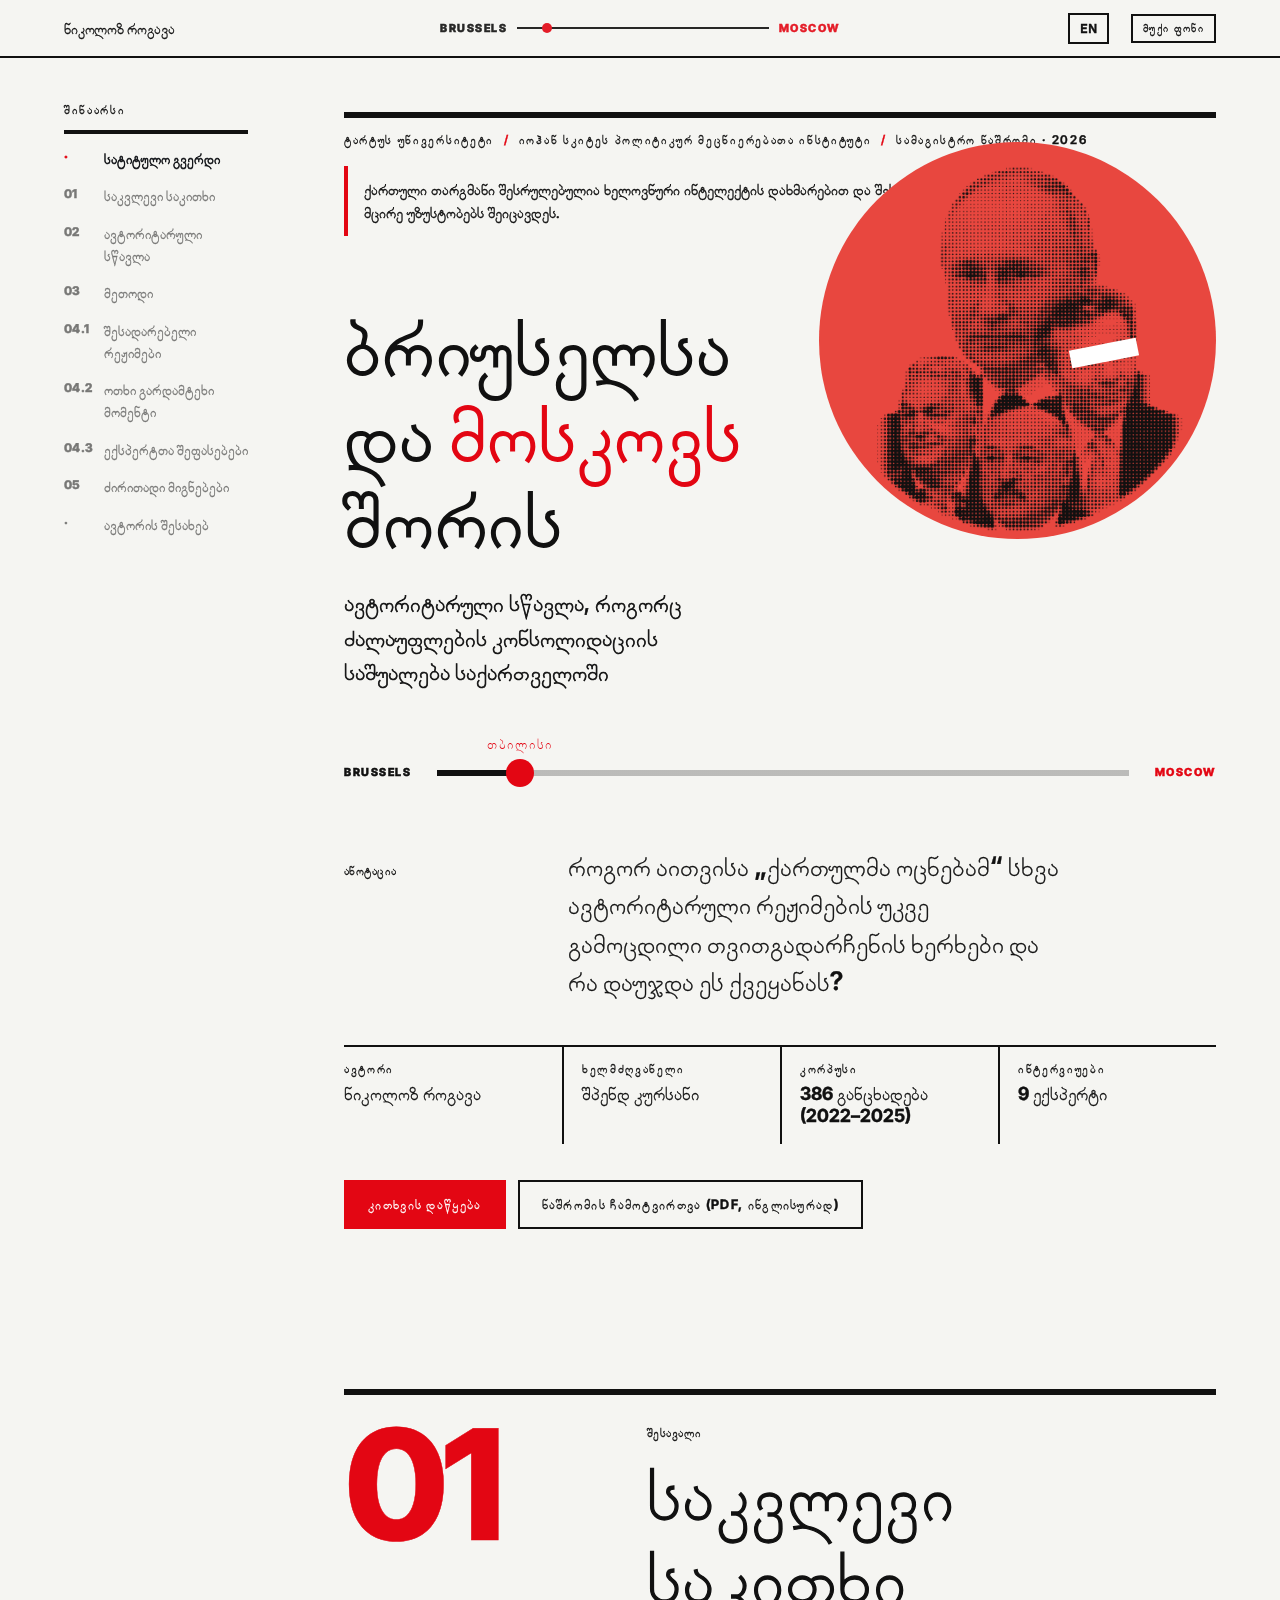
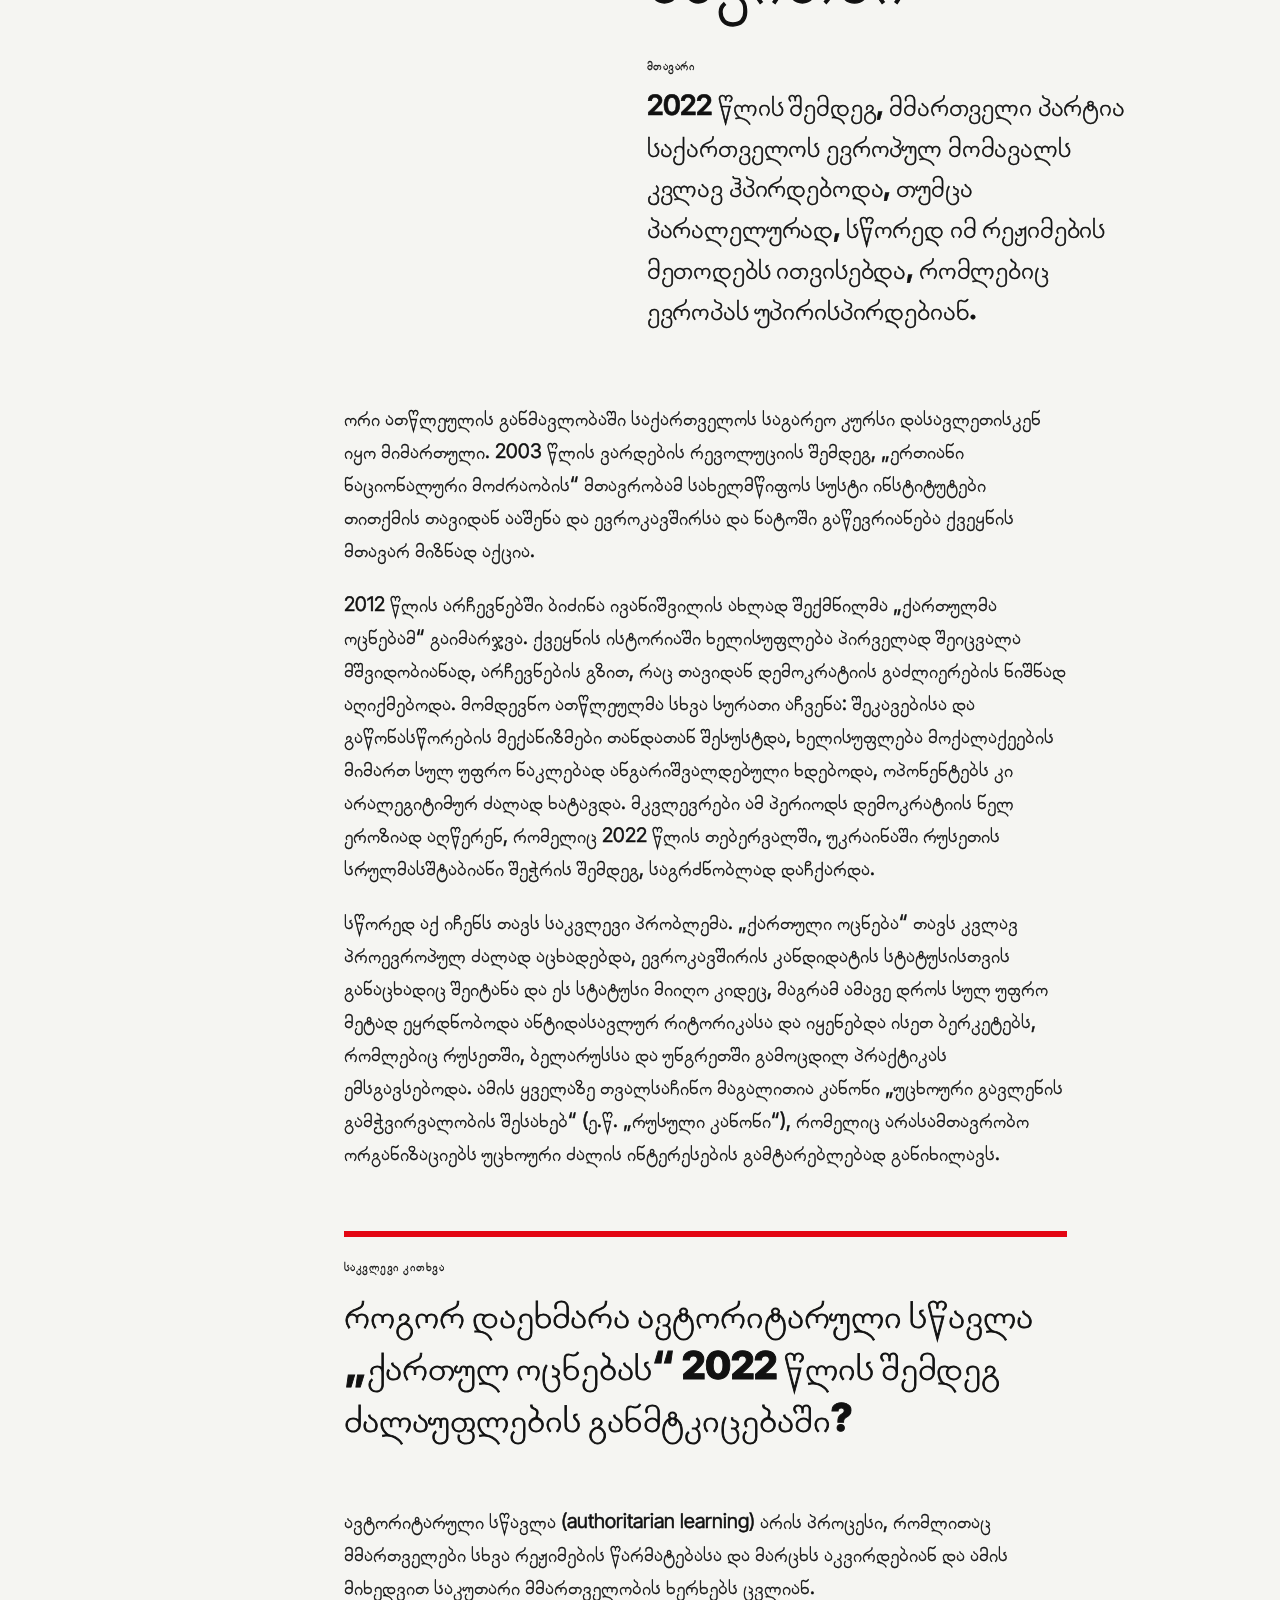
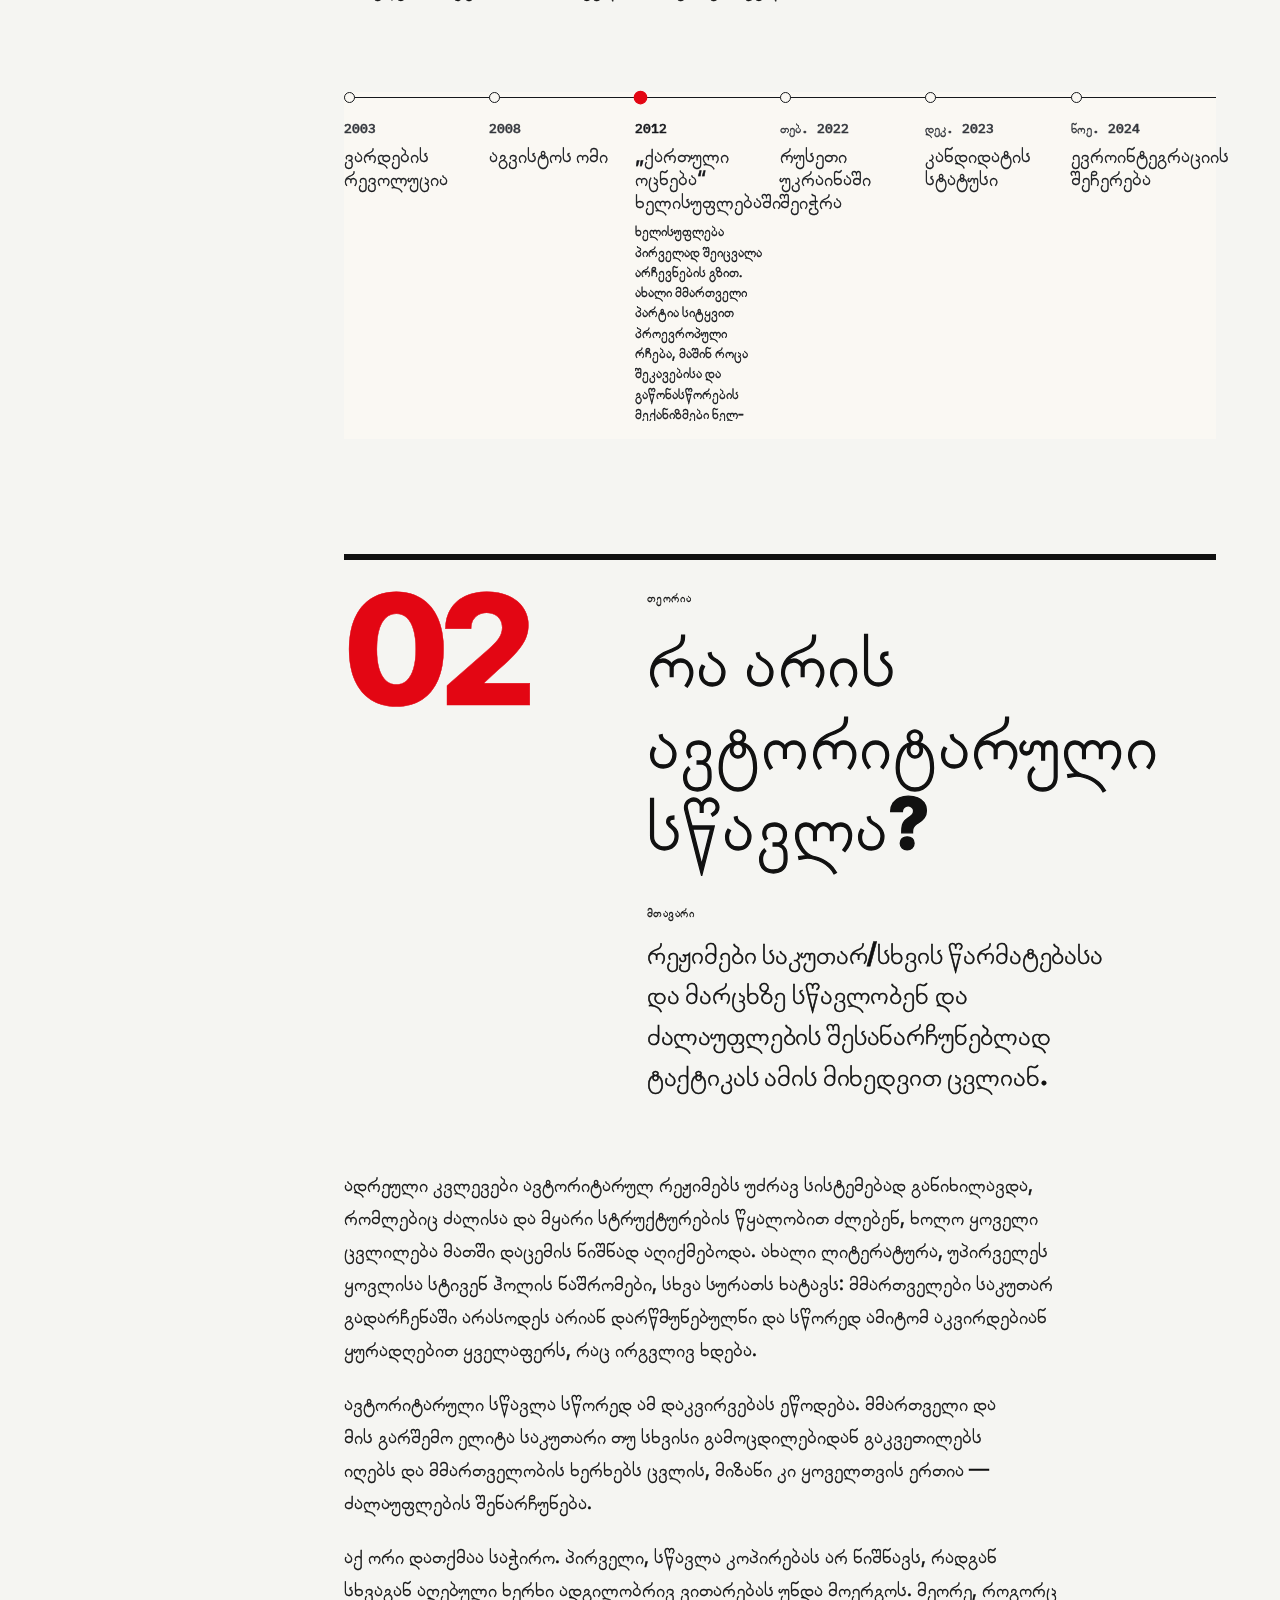
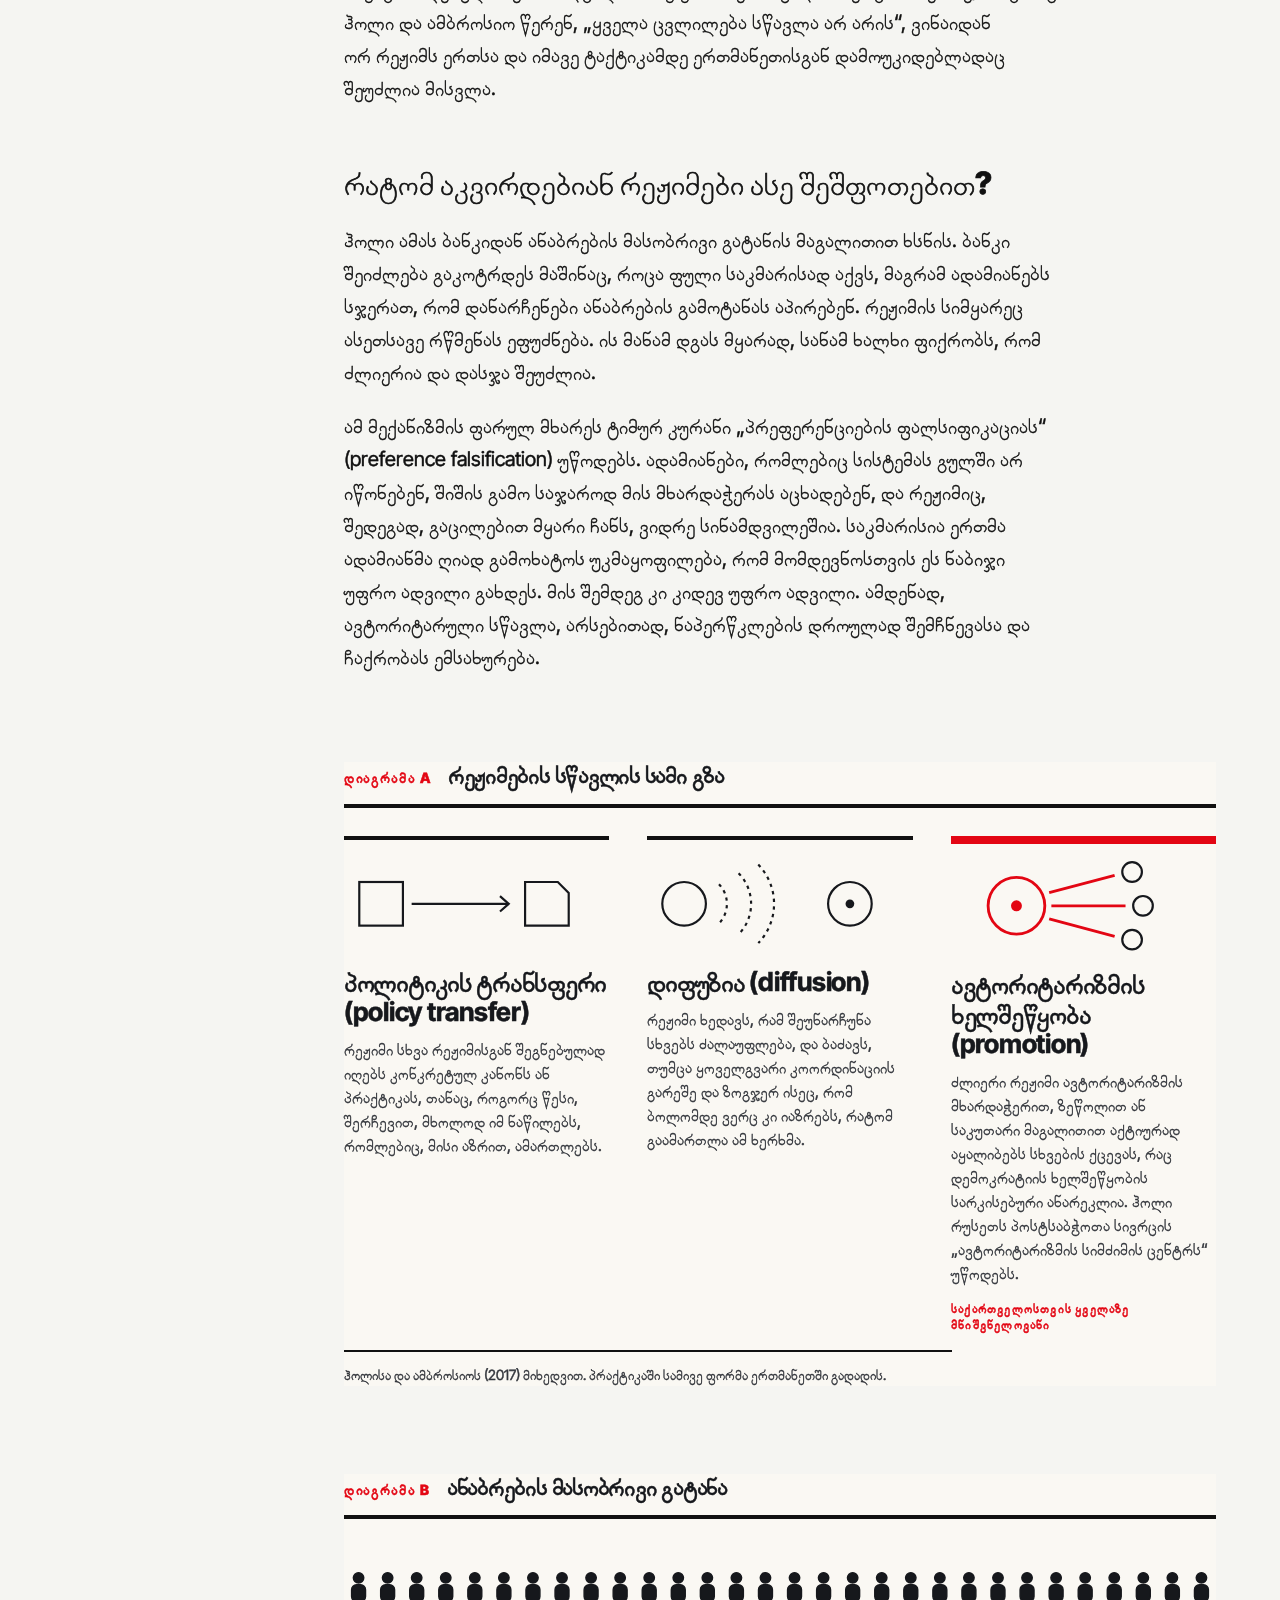
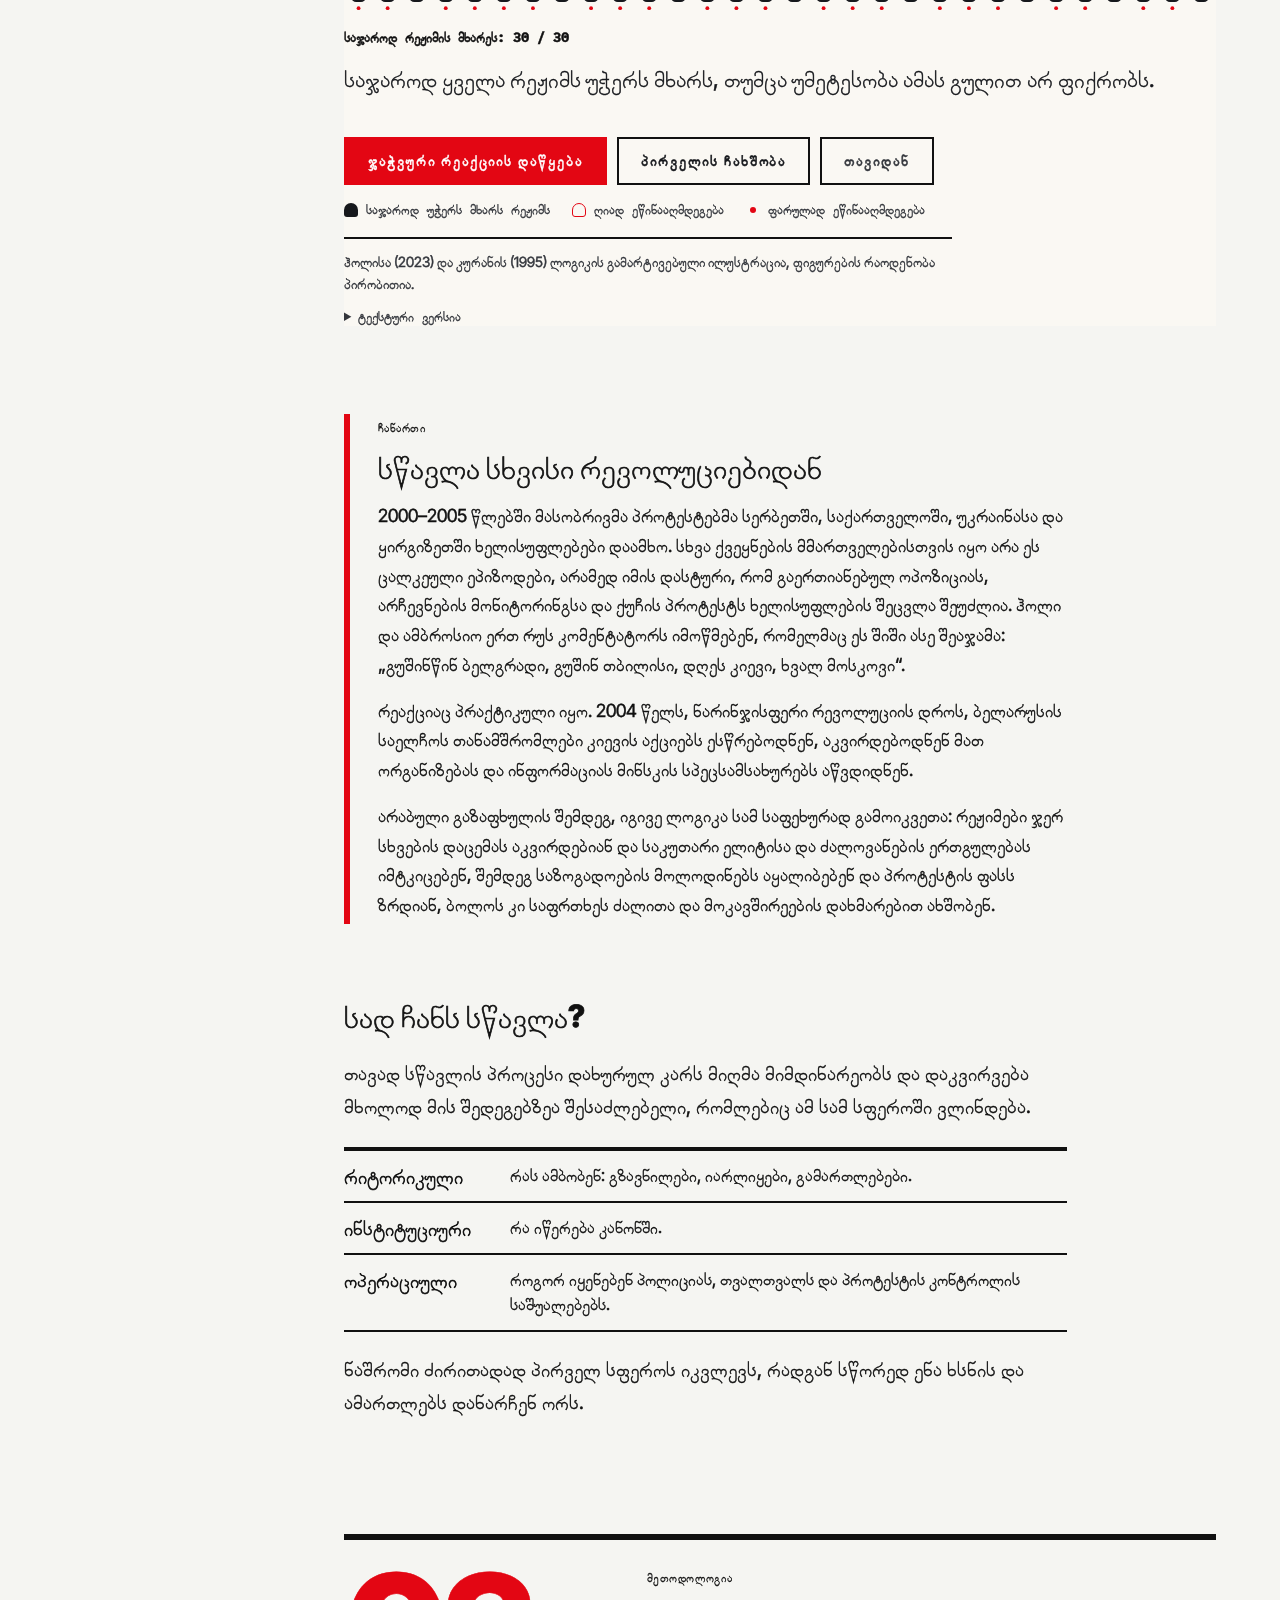
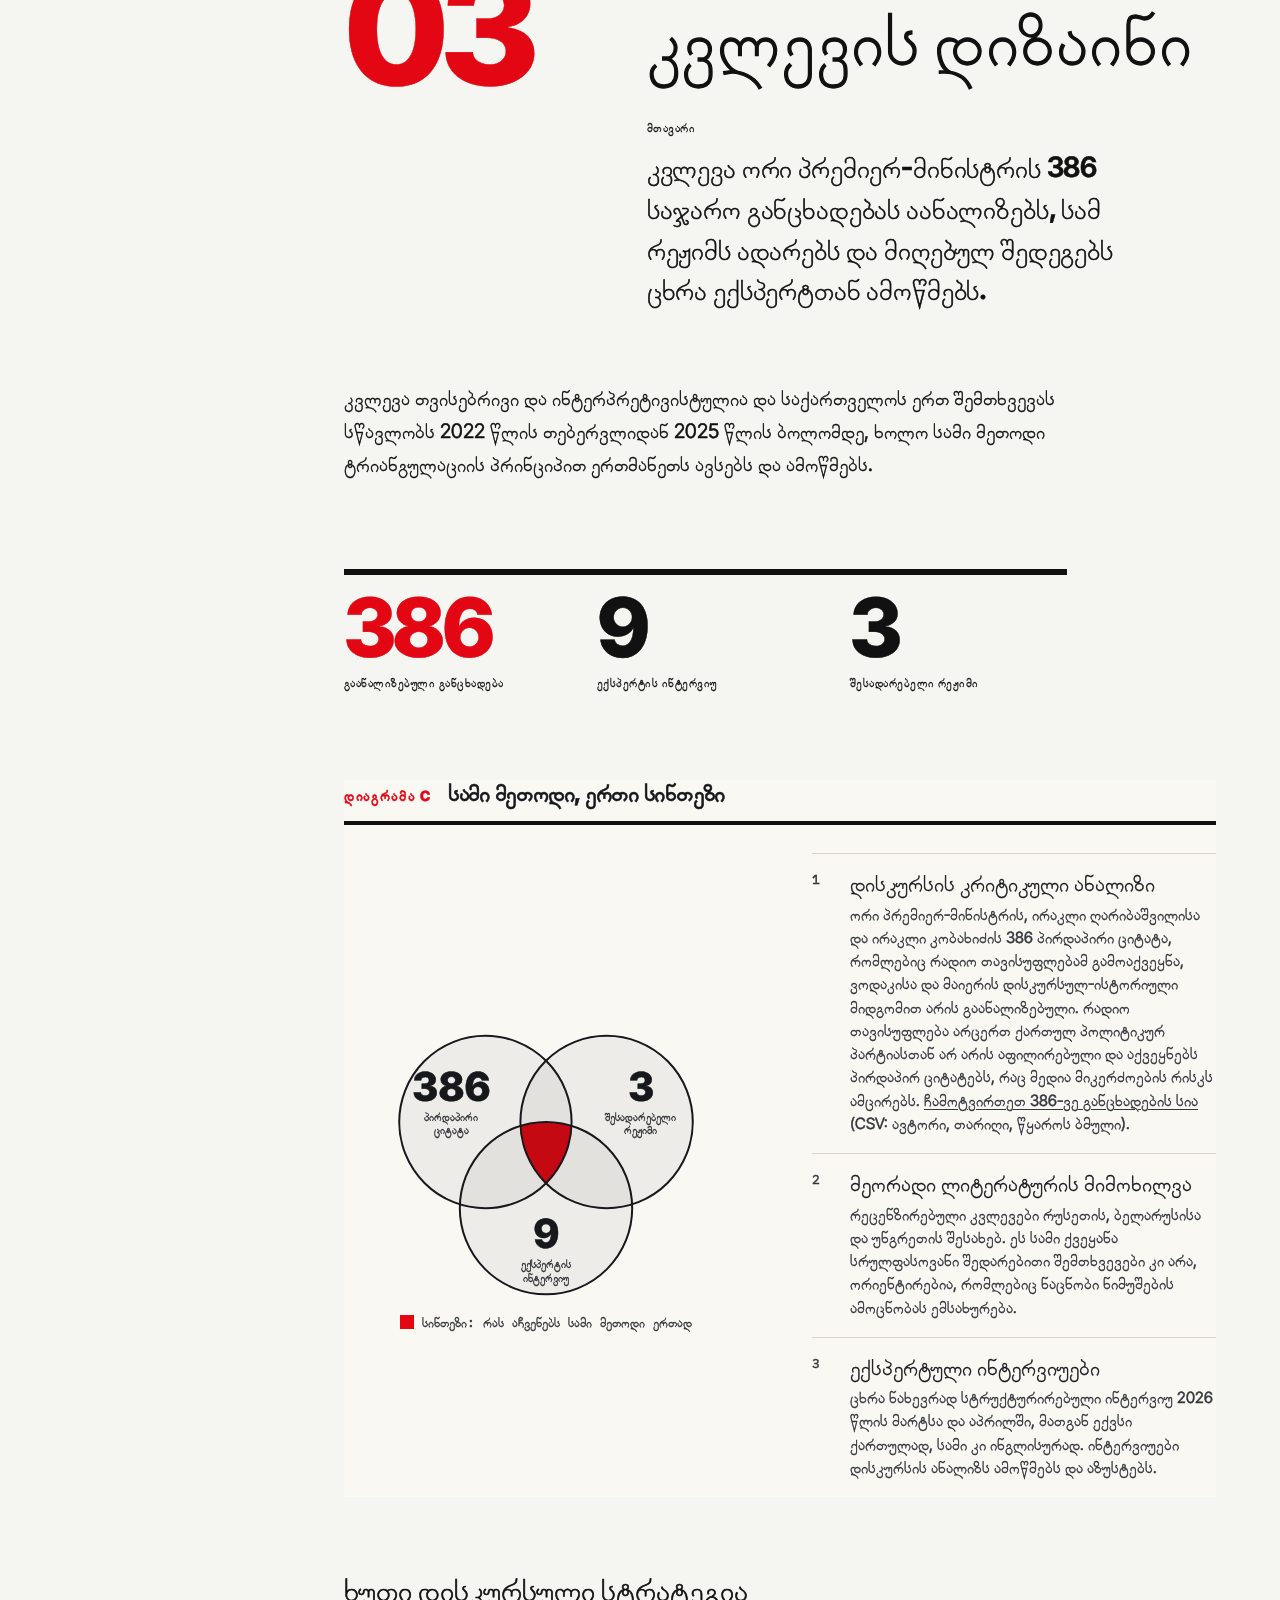
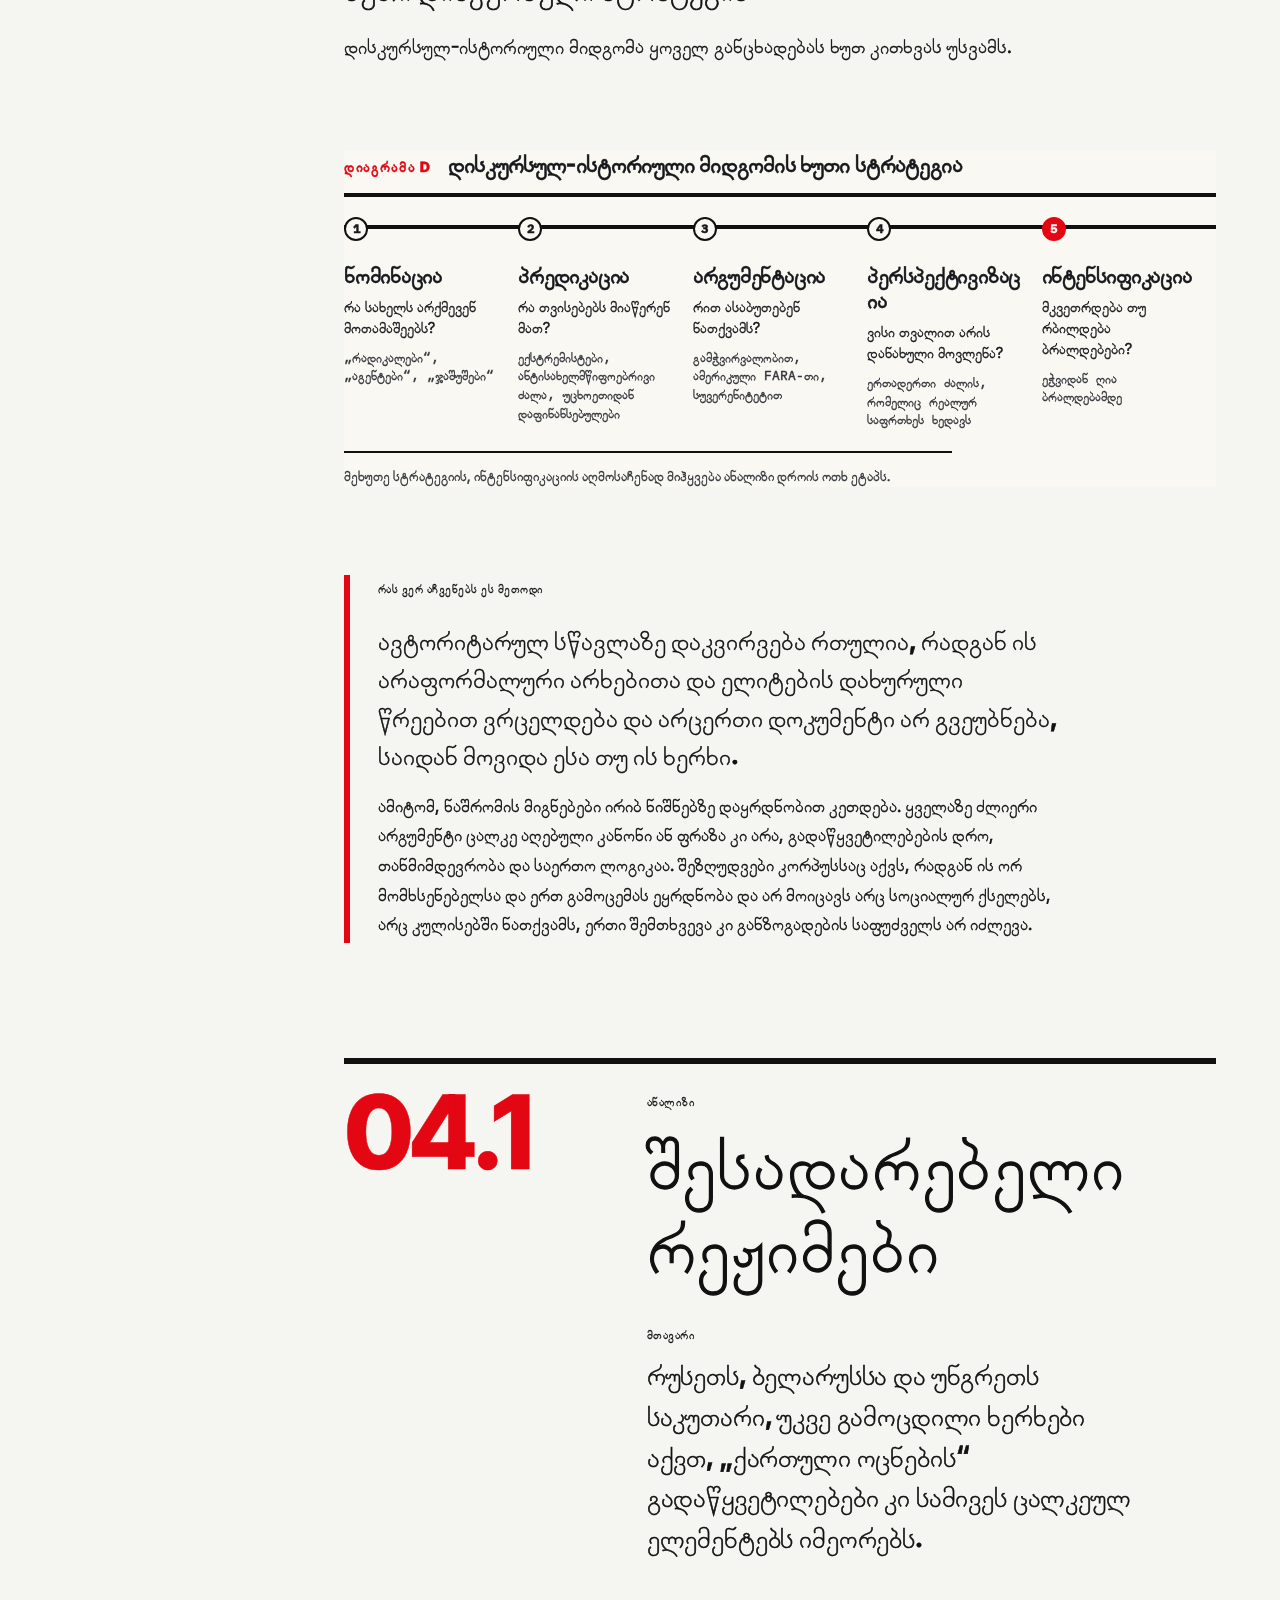
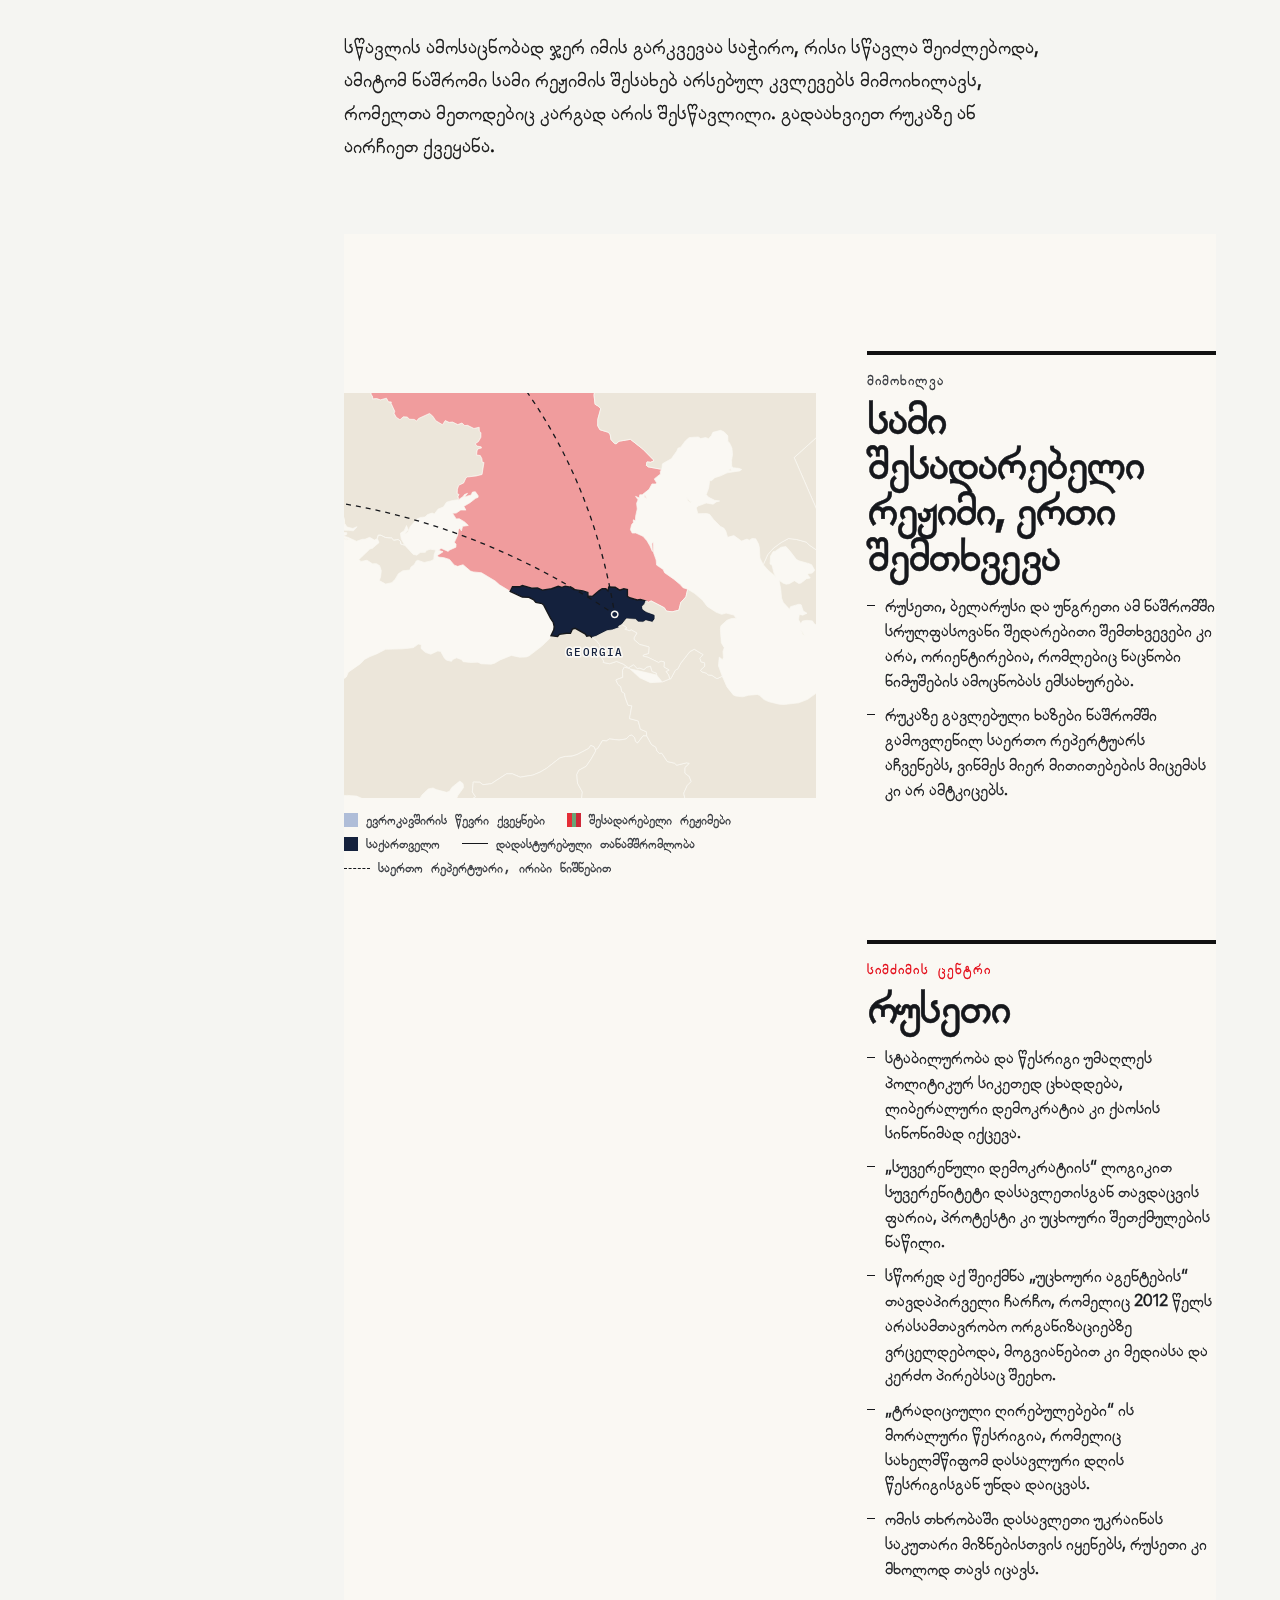
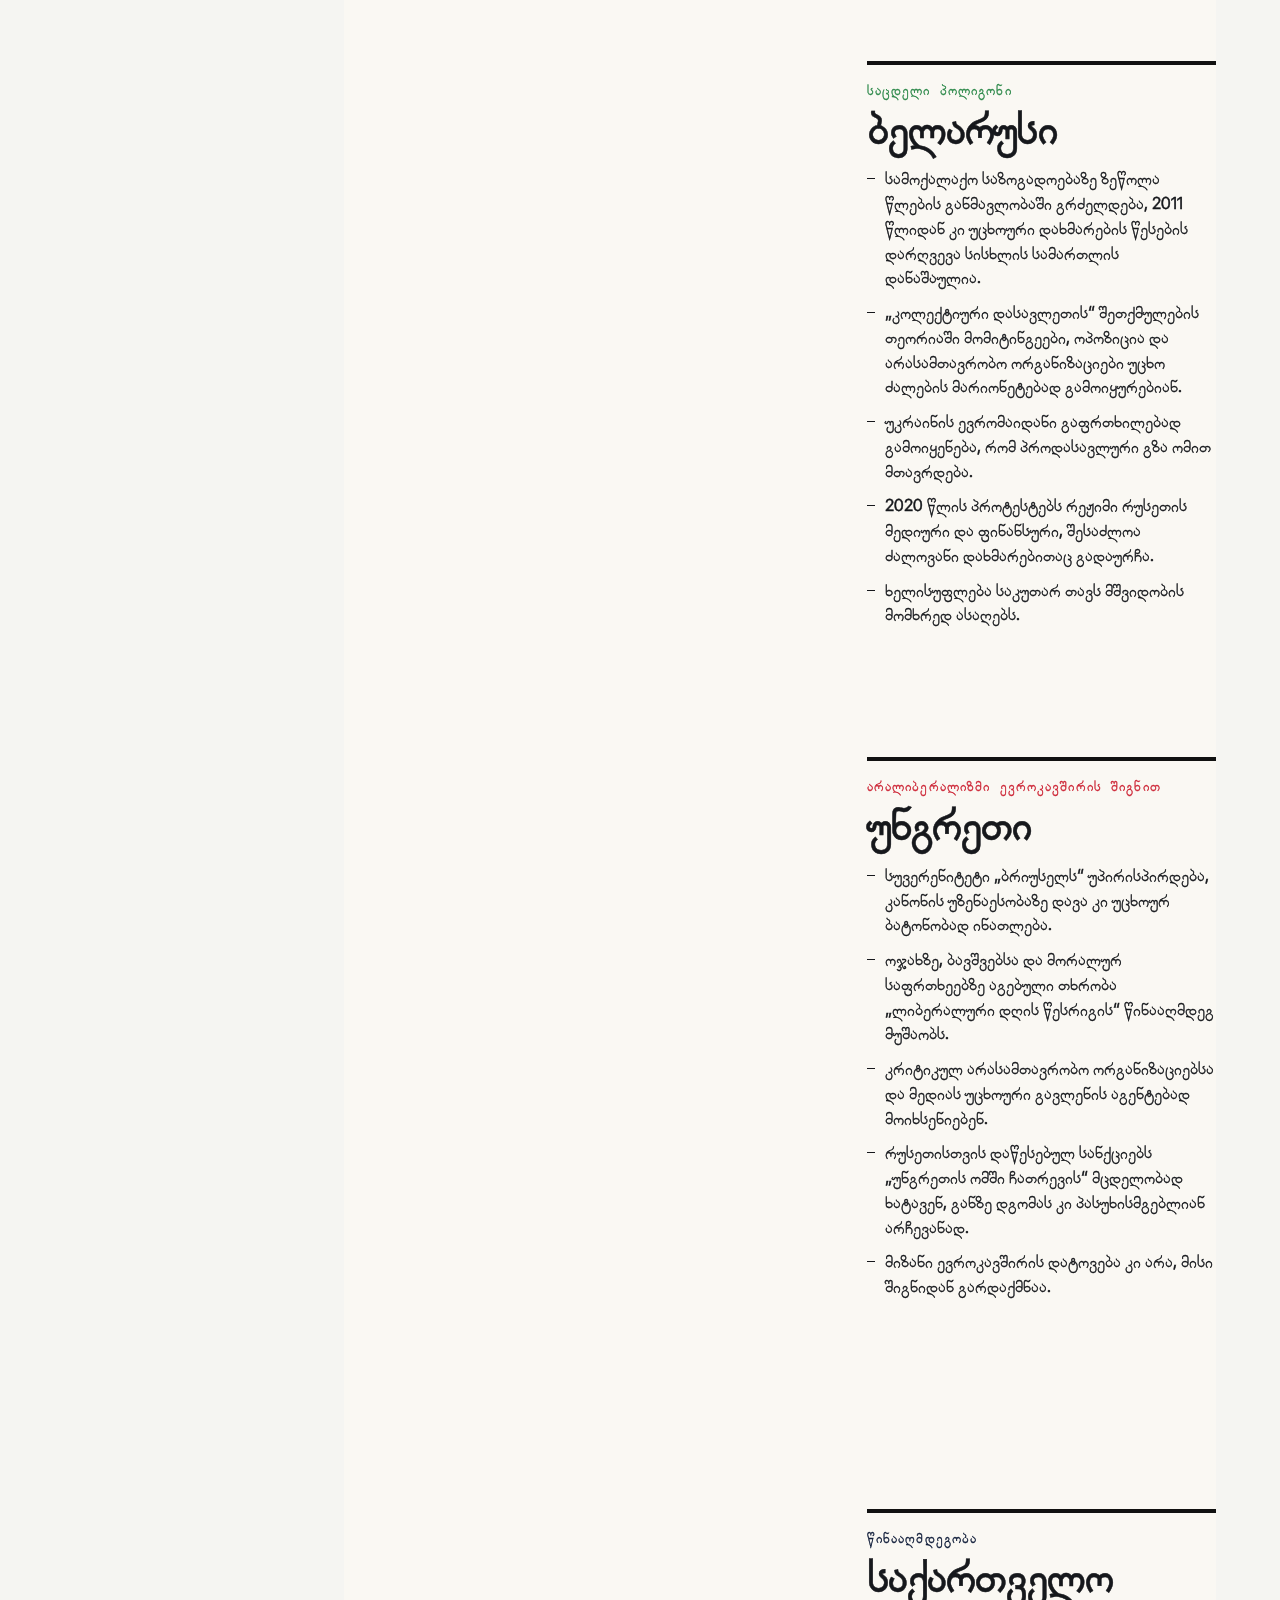
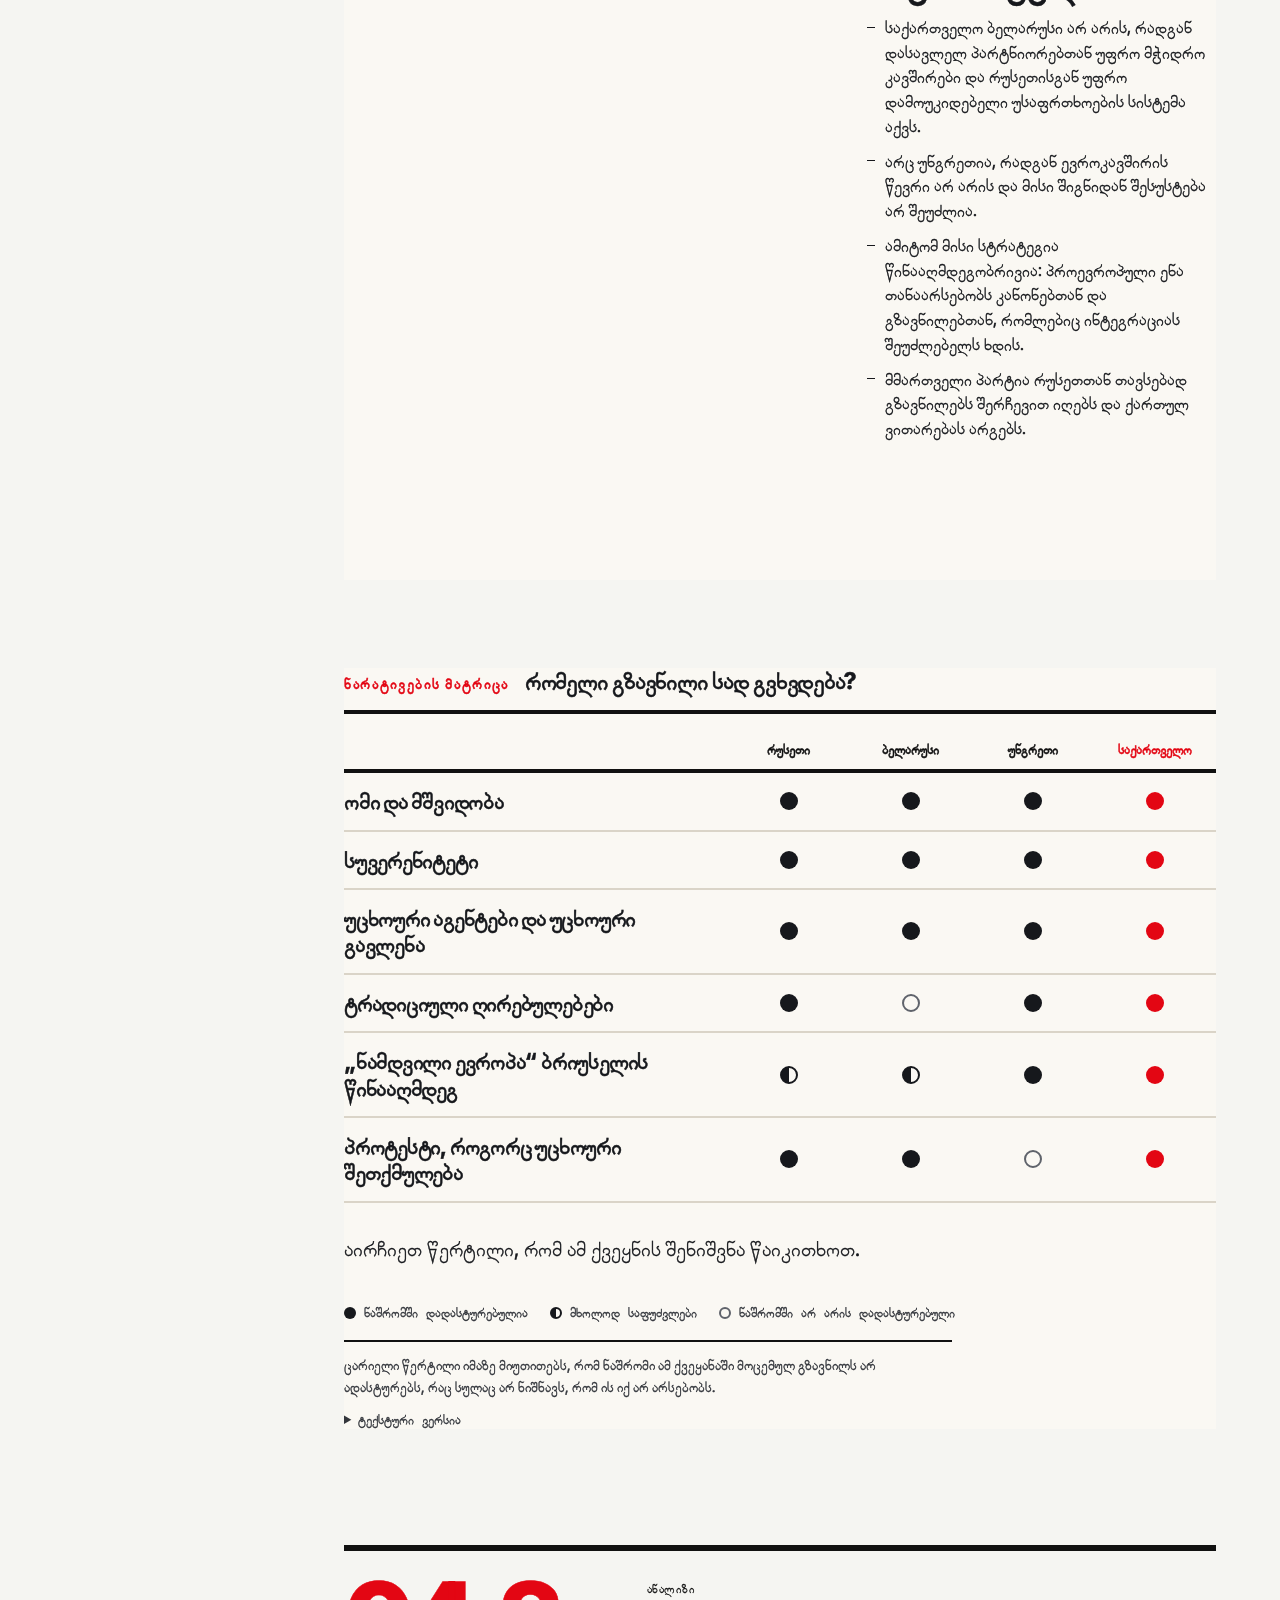
==== commit 8d58e233: "Remove big footer name; footer labels red again; uppercase pole ends on KA page Co-Authored-By: Clau" ====
--- a/ka/index.html
+++ b/ka/index.html
@@ -17,7 +17,7 @@
 <meta property="og:url" content="https://rogavanikolozi-a11y.github.io/Authoritarian-Georgia/ka/">
 <meta name="twitter:card" content="summary_large_image">
 <link rel="icon" href="data:image/svg+xml,%3Csvg xmlns='http://www.w3.org/2000/svg' viewBox='0 0 32 32'%3E%3Crect width='32' height='32' fill='%23FAF8F3'/%3E%3Cpath d='M4 16h24' stroke='%231B1A17' stroke-width='1.5'/%3E%3Cpath d='M4 12v8' stroke='%231F3F73' stroke-width='2.5'/%3E%3Cpath d='M28 12v8' stroke='%239A4B24' stroke-width='2.5'/%3E%3Ccircle cx='19' cy='16' r='3.5' fill='%237D1F35'/%3E%3C/svg%3E">
-<link rel="stylesheet" href="../styles.css?v=20261125a">
+<link rel="stylesheet" href="../styles.css?v=20261125b">
 <style>
   /* Georgian page: Noto Serif Georgian for Georgian letters, the usual fonts for Latin */
   @font-face { font-family: "Noto Serif Georgian"; src: url("../fonts/noto-serif-georgian-georgian-400-normal.woff2") format("woff2"); font-weight: 400; font-style: normal; font-display: swap; unicode-range: U+10A0-10FF, U+1C90-1CBF, U+2D00-2D2F; }
@@ -67,7 +67,7 @@
 <link rel="preconnect" href="https://fonts.googleapis.com">
 <link rel="preconnect" href="https://fonts.gstatic.com" crossorigin>
 <link rel="stylesheet" href="https://fonts.googleapis.com/css2?family=Inter+Tight:wght@400;600;700;800&display=swap">
-<link rel="stylesheet" href="../swiss.css?v=20261125a">
+<link rel="stylesheet" href="../swiss.css?v=20261125b">
 </head>
 <body>
 <a class="skip" href="#main">ტექსტზე გადასვლა</a>
@@ -612,7 +612,6 @@
 </main>
 
 <footer class="foot">
-  <p class="sw-foot-name">ნიკოლოზ როგავა</p>
   <div class="foot__grid">
     <div>
       <p class="label">ნაშრომი</p>
@@ -657,12 +656,12 @@
 
   })();
 </script>
-<script defer src="../data.js?v=20261125a"></script>
-<script defer src="data-ka.js?v=20261125a"></script>
+<script defer src="../data.js?v=20261125b"></script>
+<script defer src="data-ka.js?v=20261125b"></script>
 <script defer src="../assets/geo.js"></script>
 <script defer src="../vendor/d3.v7.min.js"></script>
 <script defer src="../vendor/topojson-client.v3.min.js"></script>
-<script defer src="../main.js?v=20261125a"></script>
-<script defer src="../swiss.js?v=20261125a"></script>
+<script defer src="../main.js?v=20261125b"></script>
+<script defer src="../swiss.js?v=20261125b"></script>
 </body>
 </html>
--- a/swiss.css
+++ b/swiss.css
@@ -486,3 +486,7 @@
 /* five lenses on narrow screens: no top rule pressed against the heading */
 @media (max-width: 860px) { .lens { border-top: 0; padding-top: 2px; } .lens + .lens { margin-top: 8px; } }
 .meter__lab > * { min-width: 0; overflow-wrap: anywhere; }
+/* footer labels stay red on the black block; Latin pole ends stay uppercase on the Georgian page */
+.foot .label { color: var(--s-red) !important; }
+html:lang(ka) .pole__end { text-transform: uppercase !important; }
+.foot__grid { margin-top: 0; }
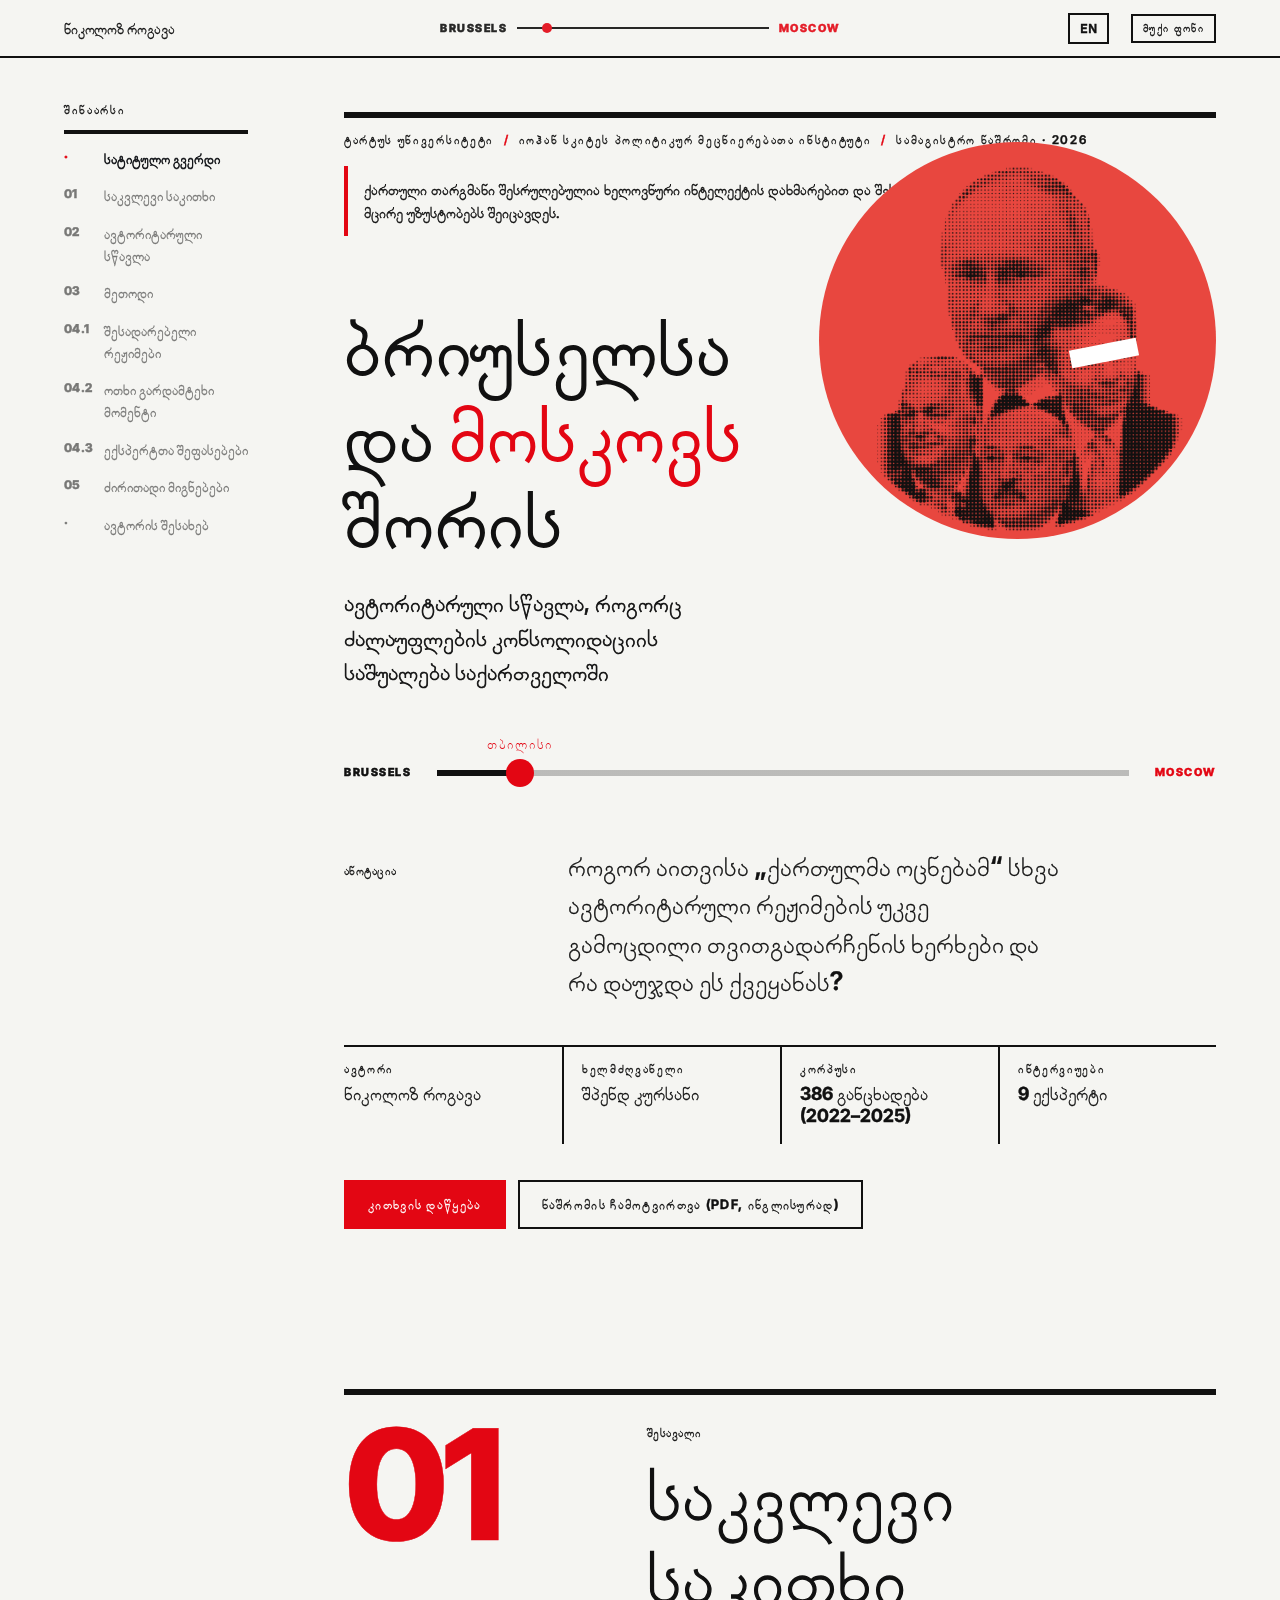
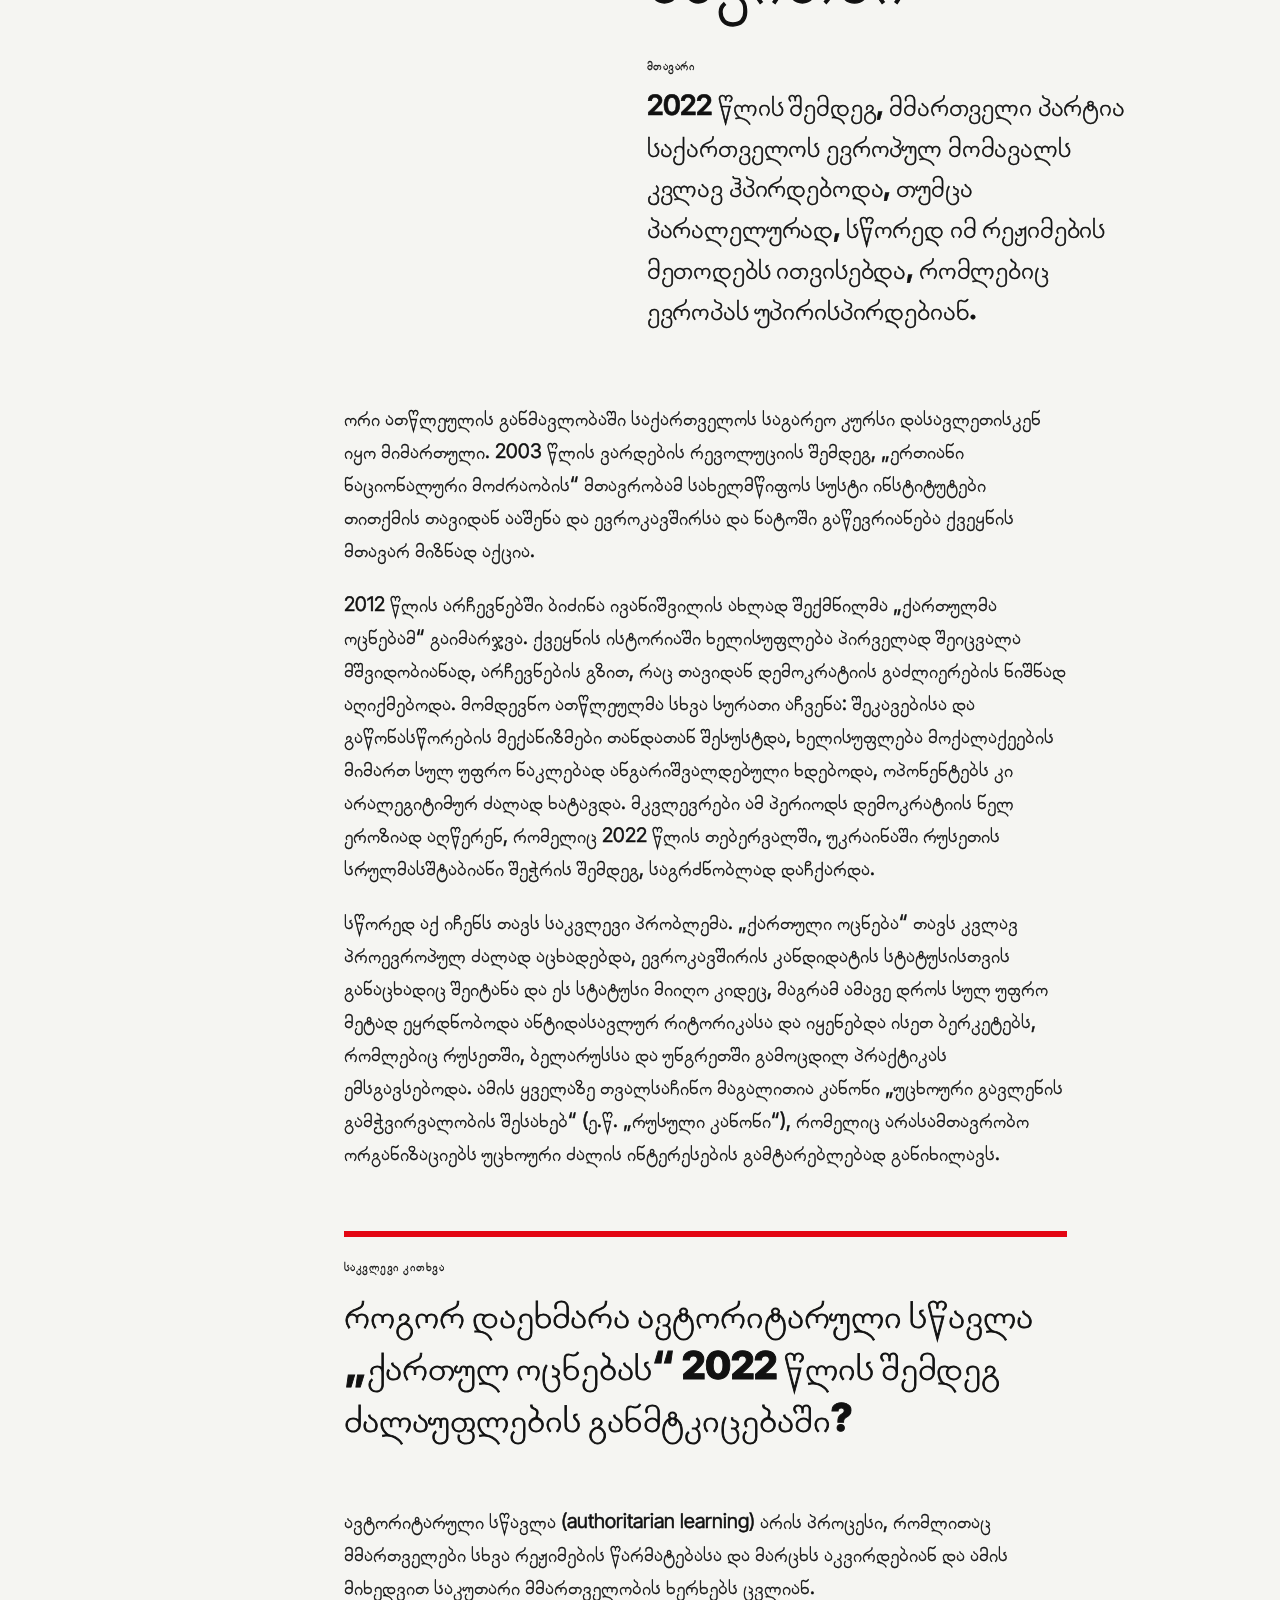
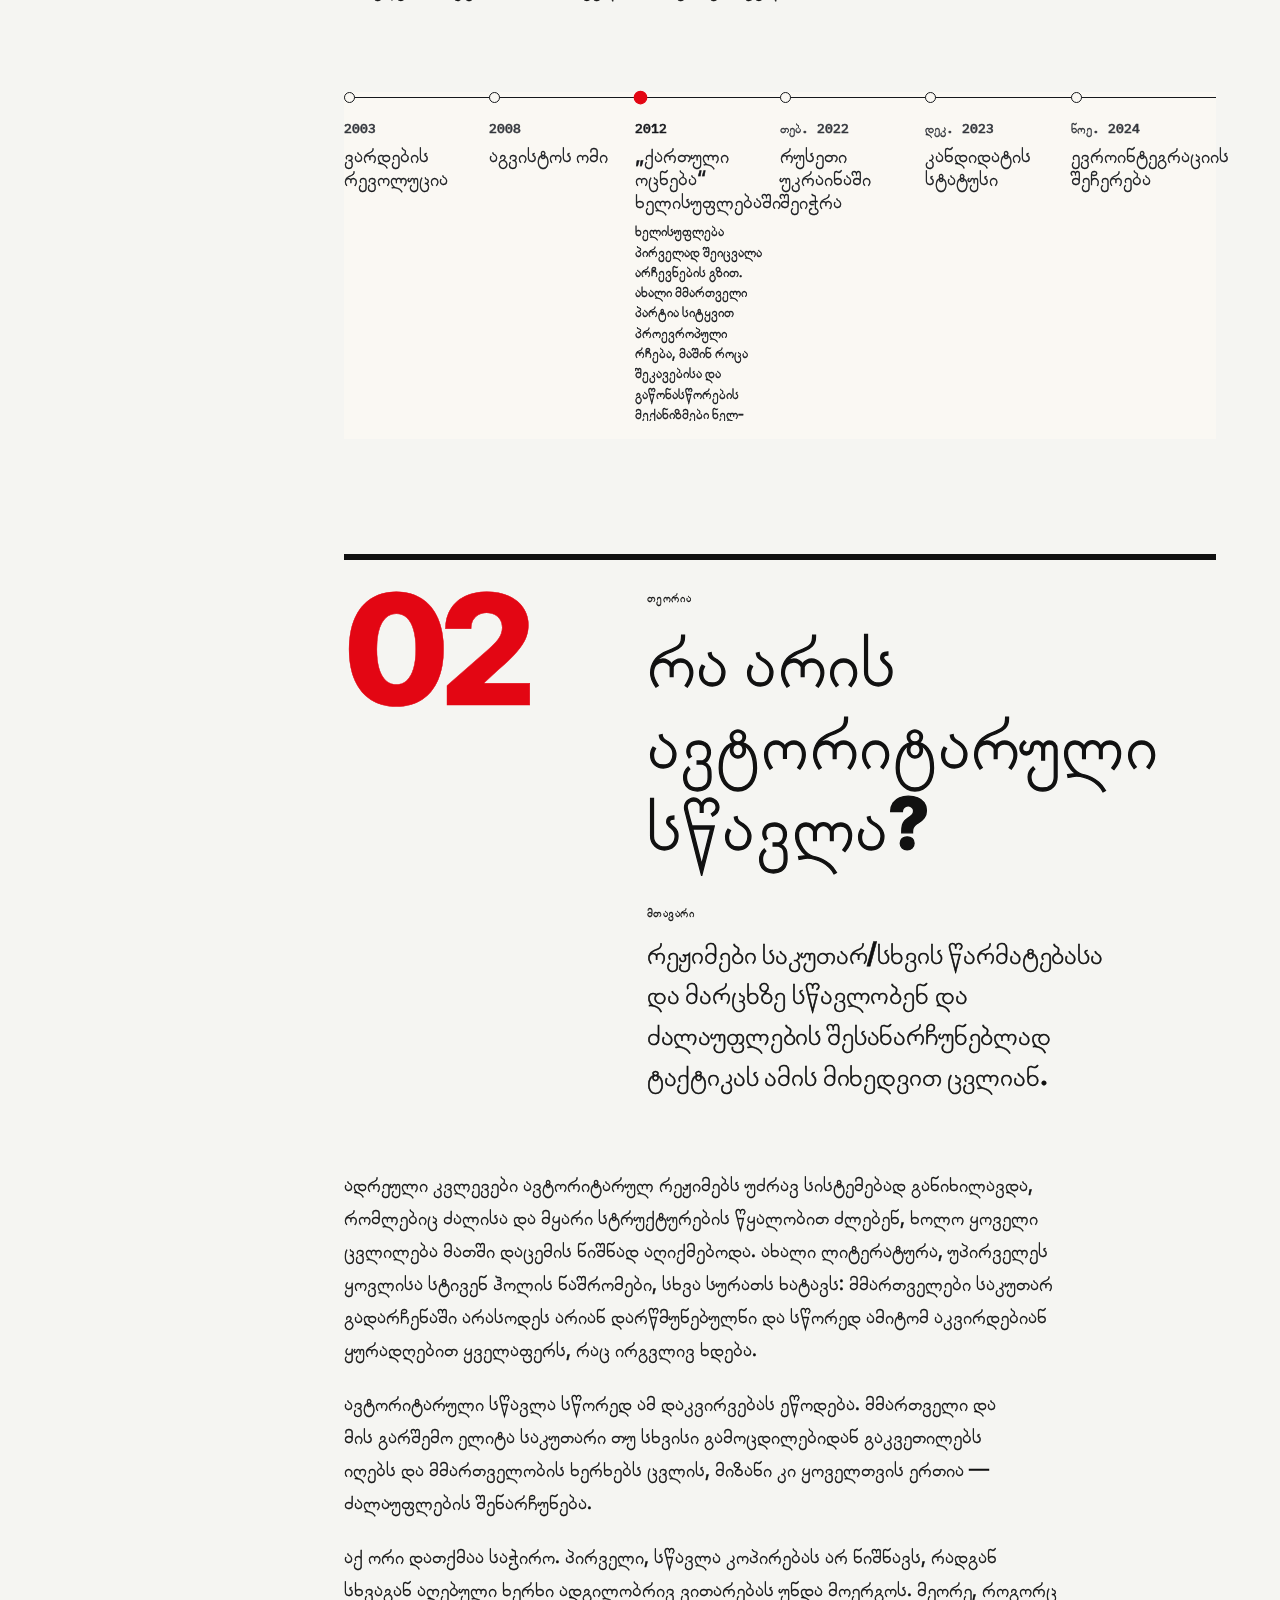
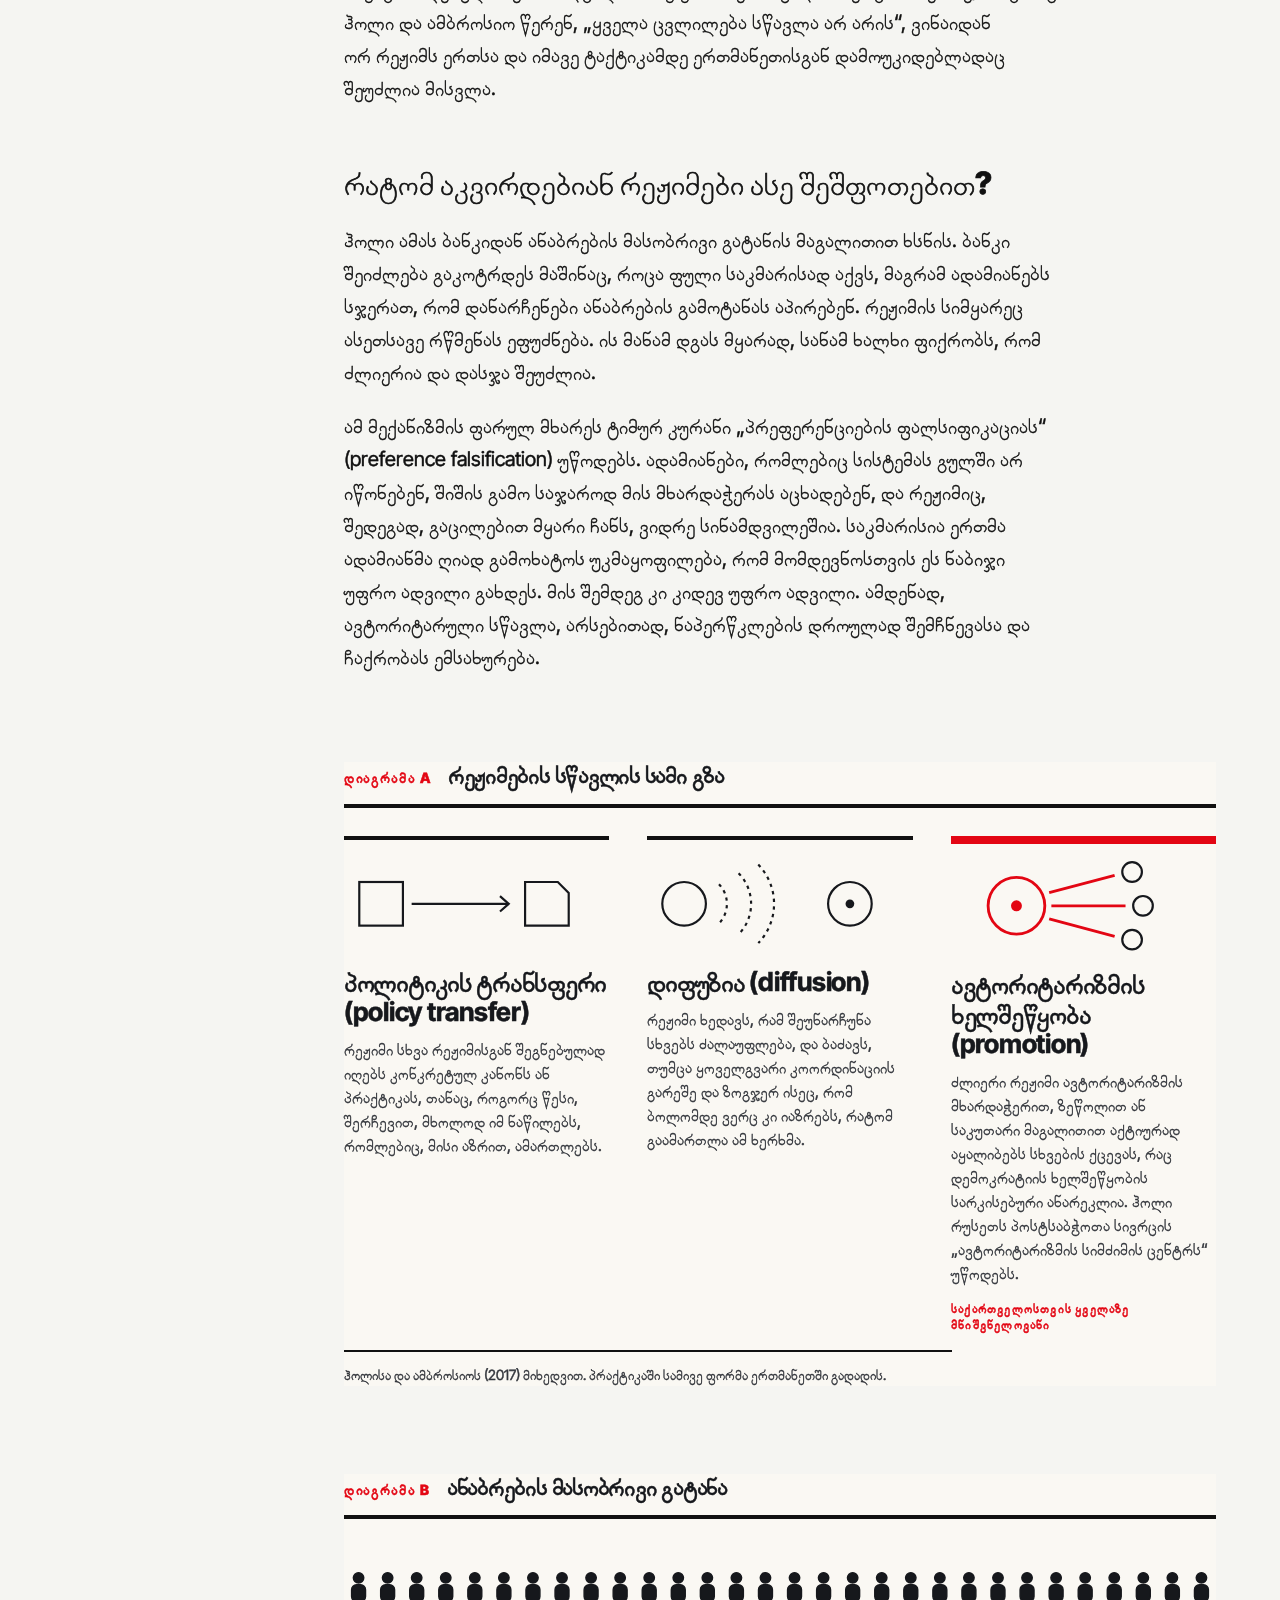
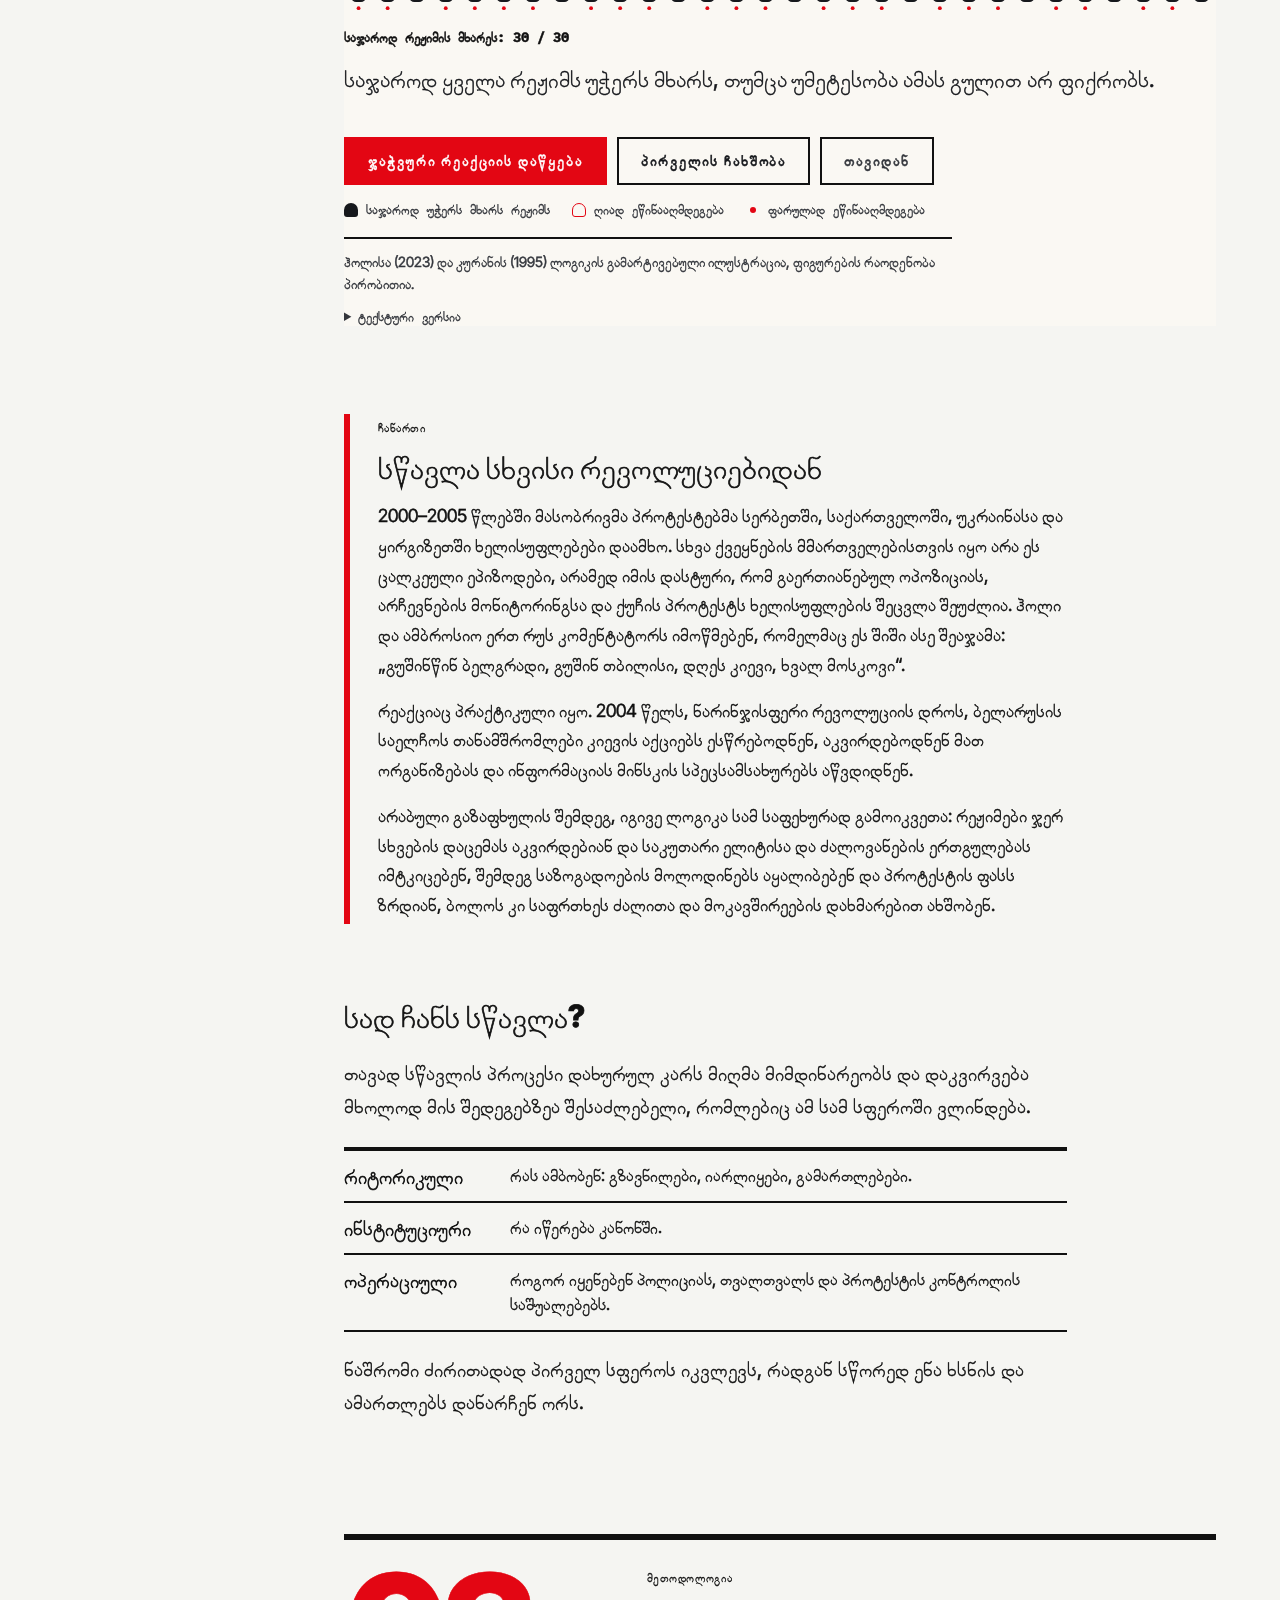
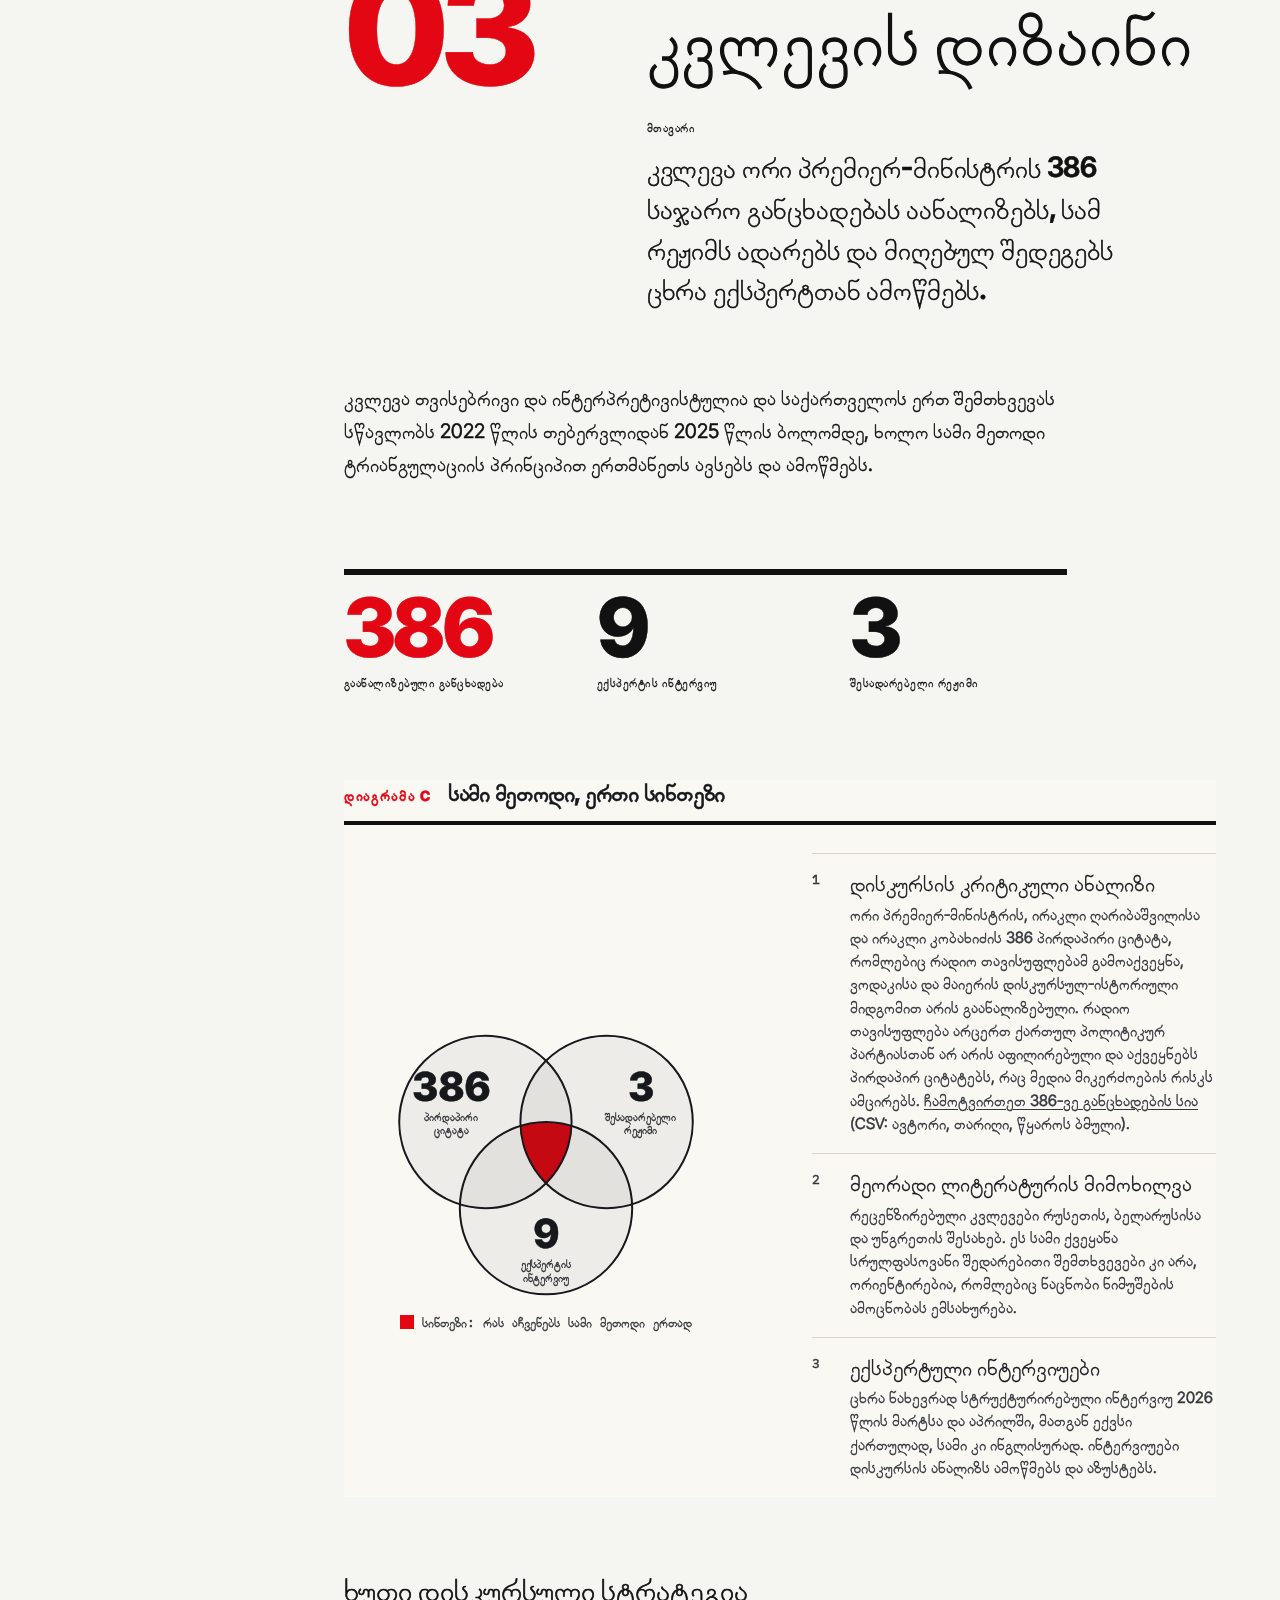
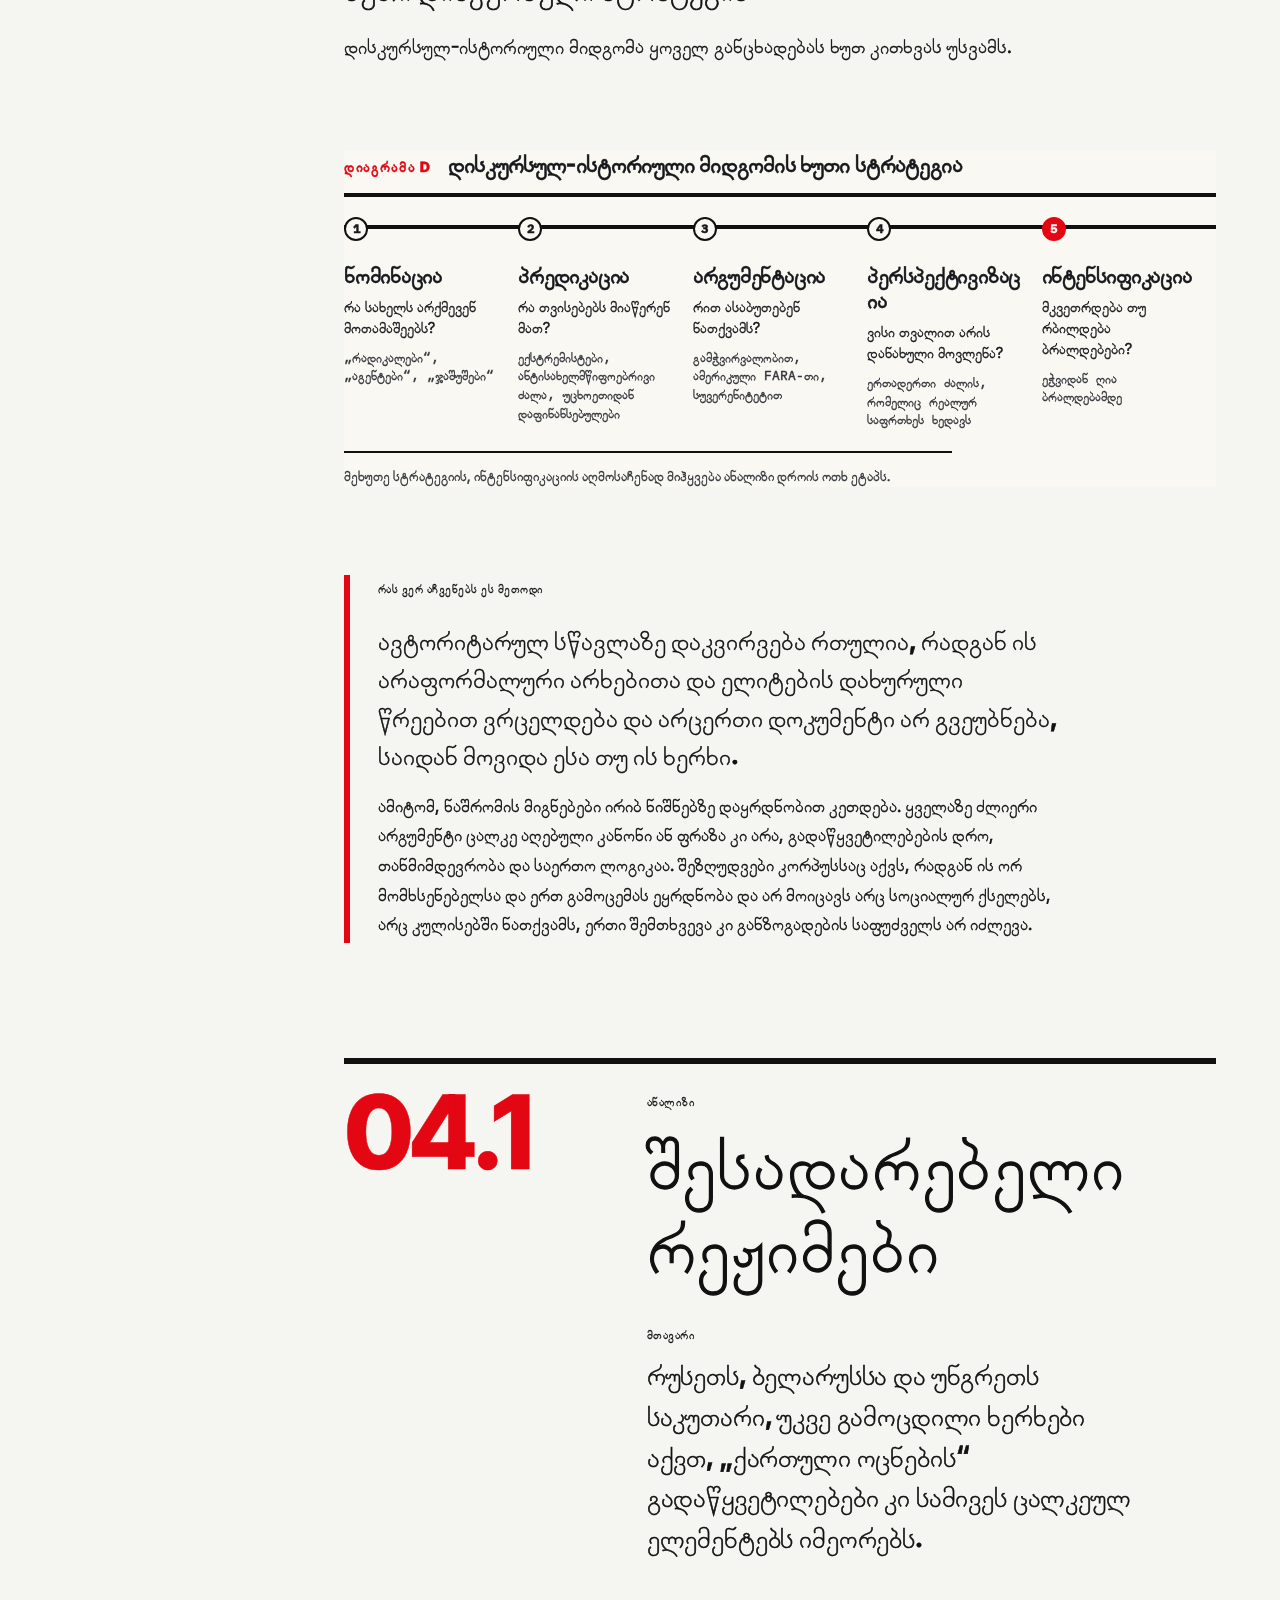
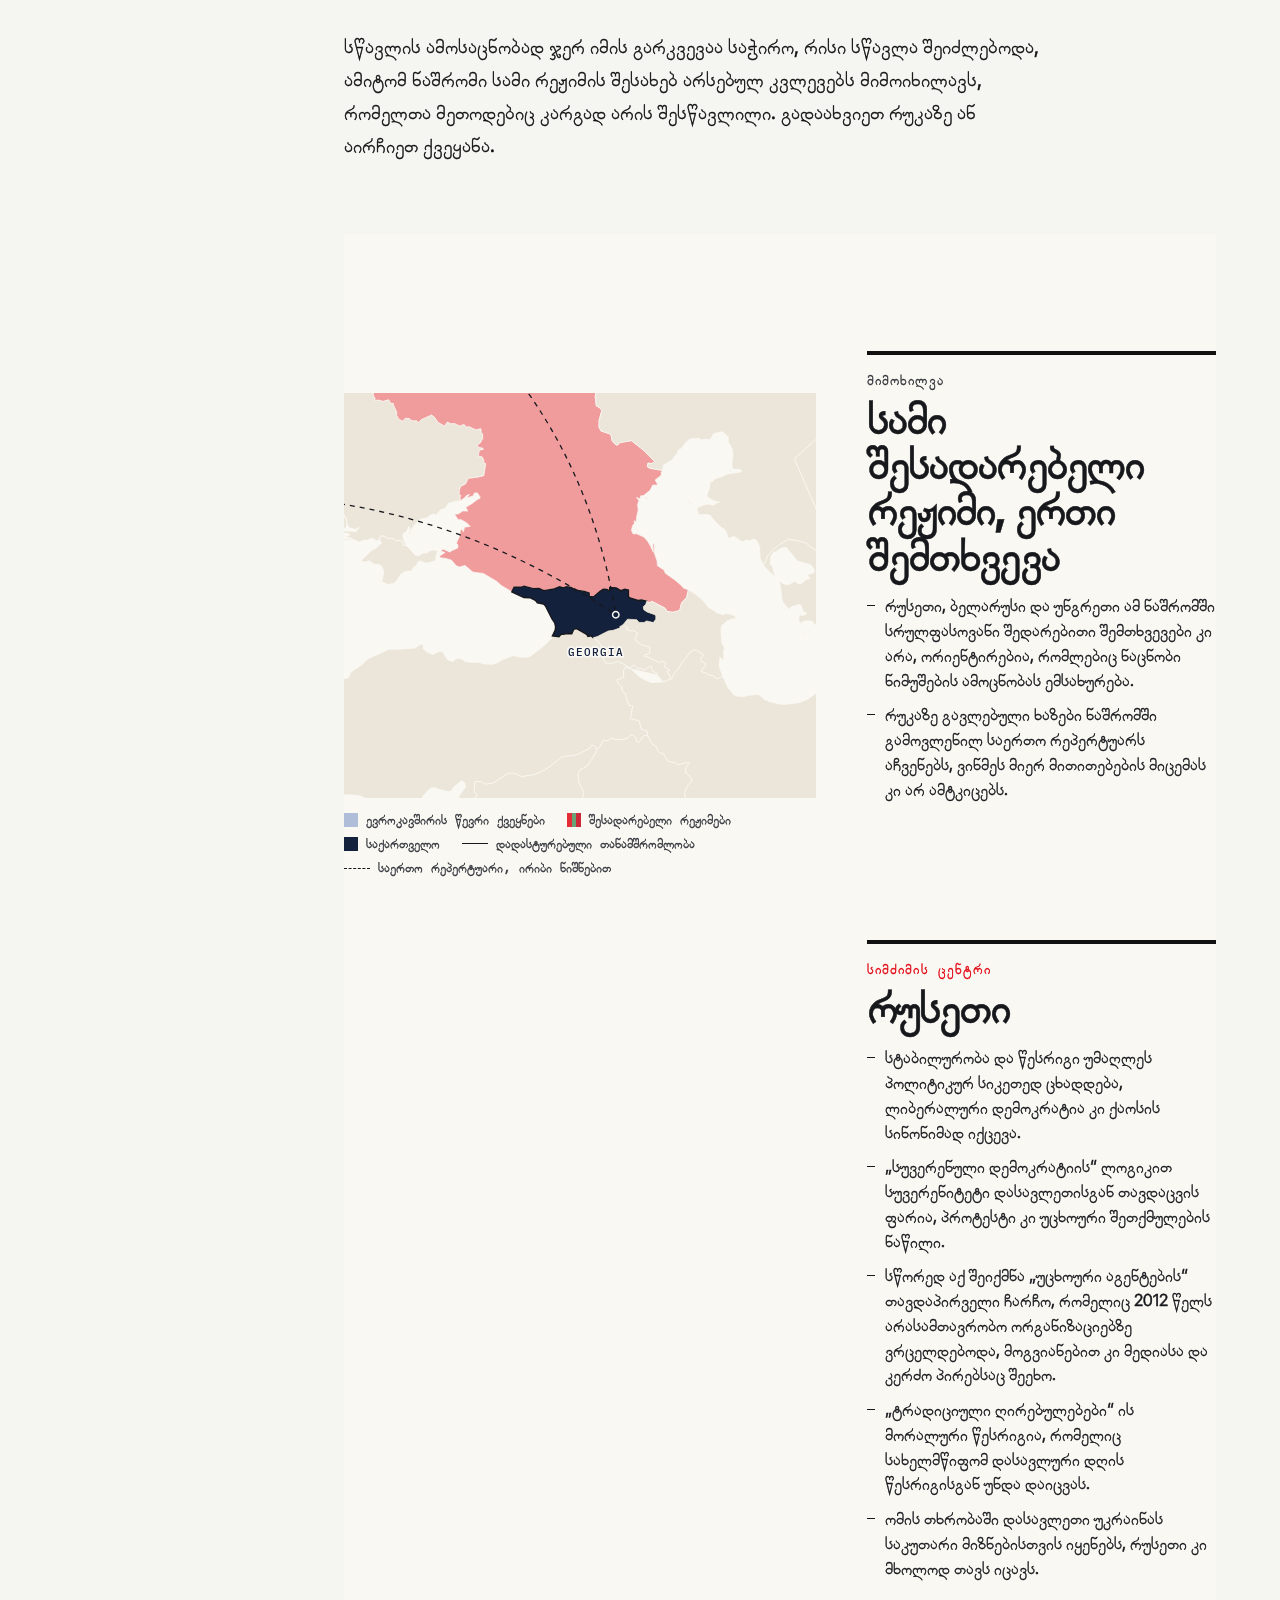
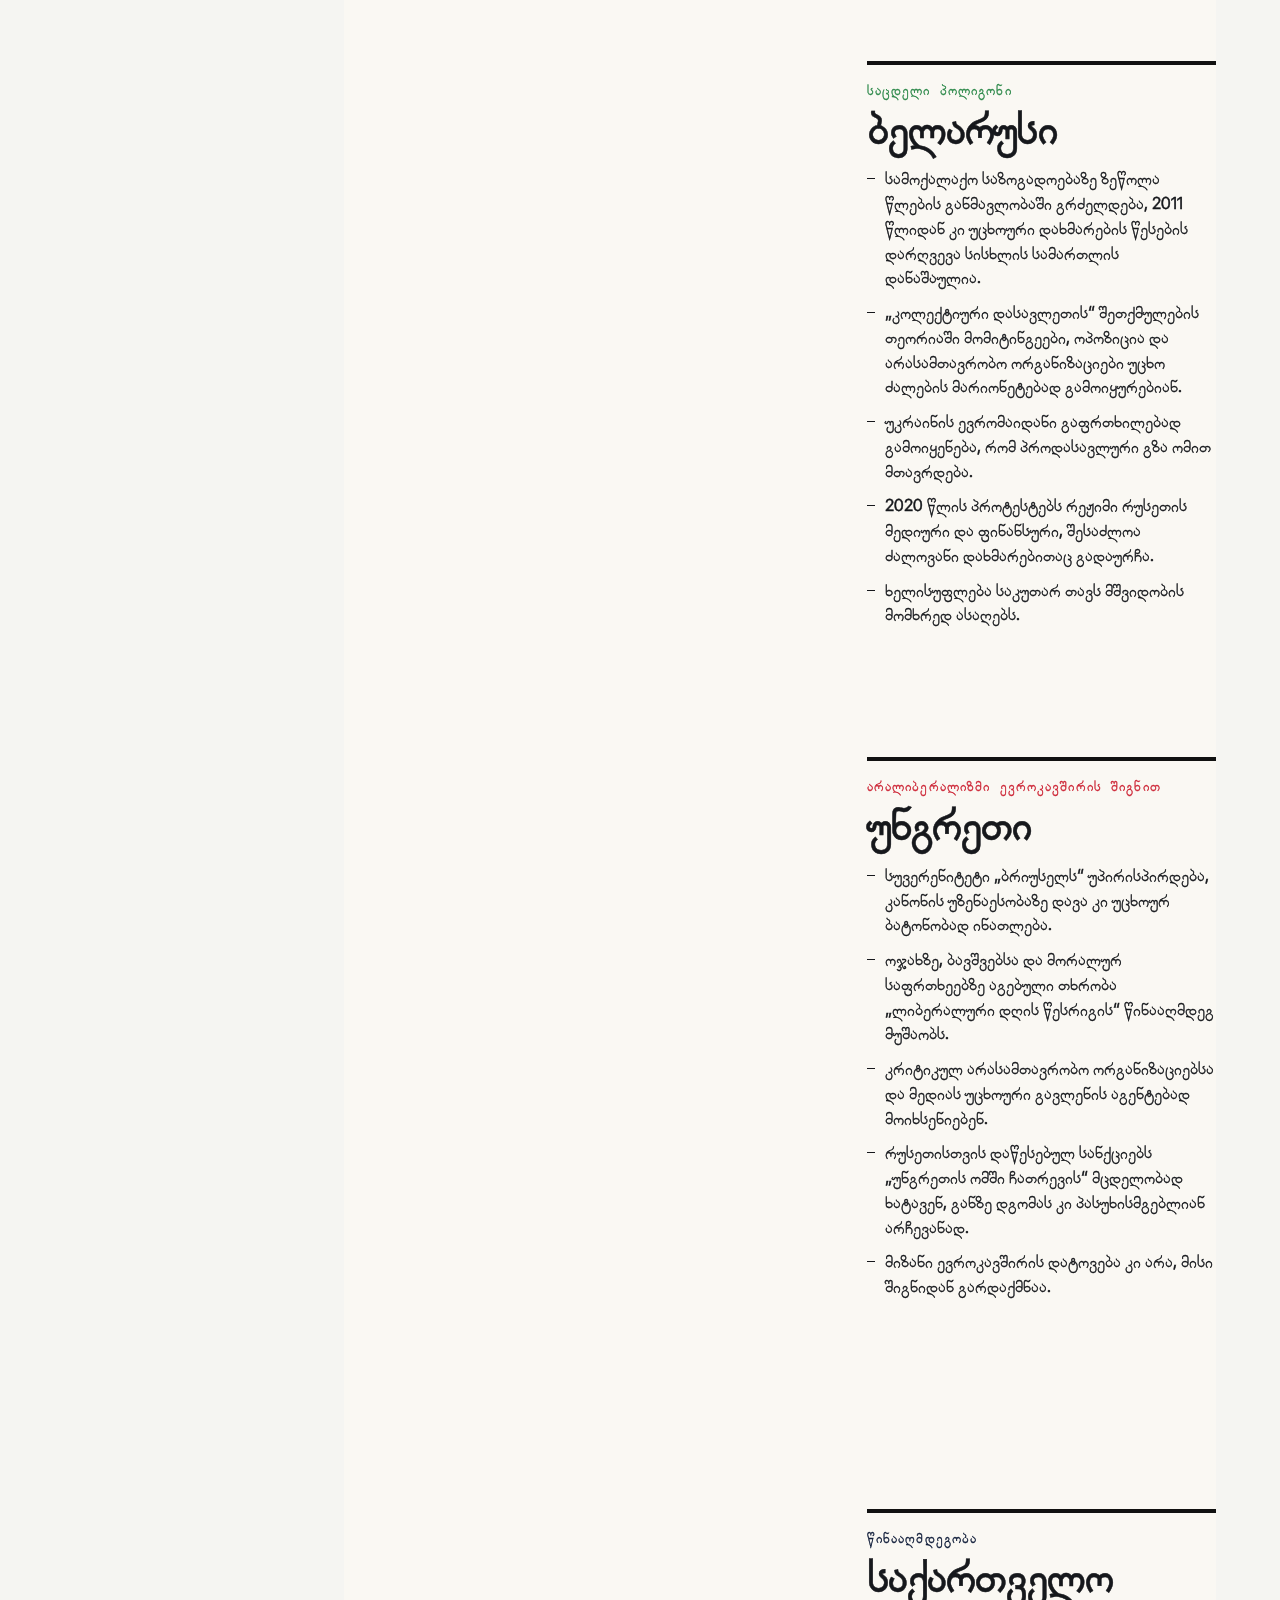
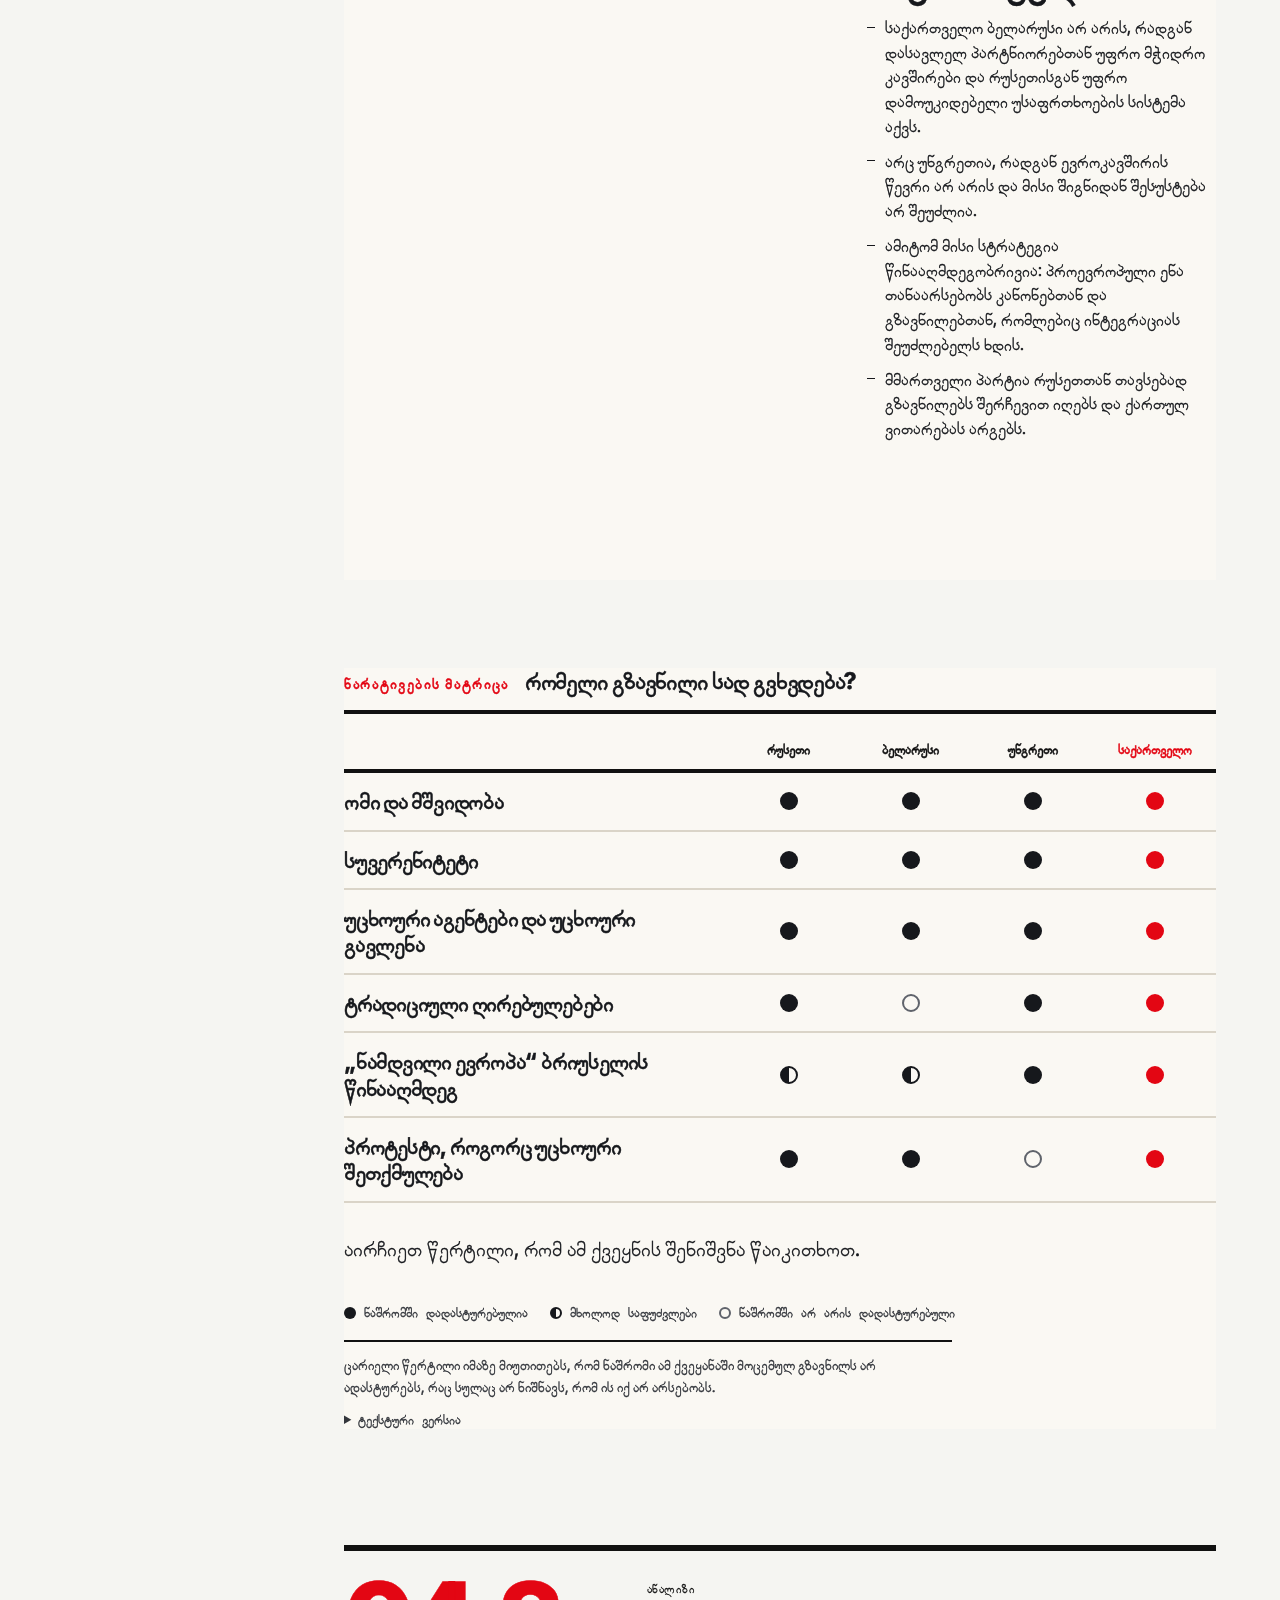
==== commit ef08b30c: "Remove seminar photo (both pages) and CV/skills from the Georgian page Co-Authored-By: Claude Opus 5" ====
--- a/ka/index.html
+++ b/ka/index.html
@@ -574,37 +574,6 @@
         <li><a id="emailLink" href="#">ელფოსტა</a></li>
         <li><a href="https://www.linkedin.com/in/nikoloz-rogava-43b50126a/" rel="me noopener" target="_blank">LinkedIn</a></li>
       </ul>
-      <figure class="photo2">
-        <img src="../images/photo-2.jpg" alt="ნიკოლოზ როგავა სემინარზე" width="1200" height="1200" loading="lazy" decoding="async">
-      </figure>
-    </div>
-  </div>
-
-  <div class="about__cols">
-    <div>
-      <h3 class="h3">გამოცდილება და განათლება</h3>
-      <ol class="cv">
-        <li><p class="cv__when">2026 – დღემდე</p><div><p class="cv__what">პოლიტიკური ანალიტიკოსი</p><p class="cv__where">ტელეკომპანია „ფორმულა“, „დროება“ (თბილისი)</p></div></li>
-        <li><p class="cv__when">2024 – 2026</p><div><p class="cv__what">მაგისტრატურა: პოლიტიკა და მმართველობა ციფრულ ეპოქაში</p><p class="cv__where">ტარტუს უნივერსიტეტი</p></div></li>
-        <li><p class="cv__when">2025 – 2026</p><div><p class="cv__what">Erasmus+ სემესტრი, პოლიტიკური მეცნიერება</p><p class="cv__where">ბოლონიის უნივერსიტეტი</p></div></li>
-        <li><p class="cv__when">2025</p><div><p class="cv__what">კვლევითი ასისტენტი</p><p class="cv__where">Visionary Analytics (ვილნიუსი), ინოვაციები, კვლევა და განვითარება</p></div></li>
-        <li><p class="cv__when">2025</p><div><p class="cv__what">სტაჟიორი</p><p class="cv__where">კონრად ადენაუერის ფონდის ბალტიის ოფისი (ტალინი)</p></div></li>
-        <li><p class="cv__when">2024</p><div><p class="cv__what">სტაჟიორი / მკვლევარი</p><p class="cv__where">საქართველოს საპარლამენტო კვლევითი ცენტრი (USAID-ის ეროვნული მმართველობის პროგრამა)</p></div></li>
-        <li><p class="cv__when">2023</p><div><p class="cv__what">სტაჟიორი</p><p class="cv__where">ეკონომიკისა და მდგრადი განვითარების სამინისტრო, ეკონომიკური ანალიზისა და რეფორმების დეპარტამენტი</p></div></li>
-        <li><p class="cv__when">2021</p><div><p class="cv__what">სტაჟიორი</p><p class="cv__where">საჯარო სამსახურის ბიურო, ანალიტიკური დეპარტამენტი</p></div></li>
-        <li><p class="cv__when">2020 – 2024</p><div><p class="cv__what">ბაკალავრიატი, პოლიტიკური მეცნიერება</p><p class="cv__where">თბილისის სახელმწიფო უნივერსიტეტი (სტიპენდია). ნაშრომი საქართველოში დაგროვებითი საპენსიო სისტემისადმი საზოგადოების სკეპტიციზმის შესახებ</p></div></li>
-        <li><p class="cv__when">2019 – 2022</p><div><p class="cv__what">დამფუძნებელი და აღმასრულებელი დირექტორი</p><p class="cv__where">„ლაზიერი“, საგანმანათლებლო ინიციატივა 300-ზე მეტი ახალგაზრდა მონაწილით</p></div></li>
-      </ol>
-    </div>
-    <div>
-      <h3 class="h3">უნარები</h3>
-      <ul class="skills">
-        <li>თვისებრივი მეთოდები: დისკურსის კრიტიკული ანალიზი, ექსპერტებთან ინტერვიუები, ფოკუს-ჯგუფები</li>
-        <li>რაოდენობრივი ანალიზი და გამოკითხვის დიზაინი</li>
-        <li>პოლიტიკის დოკუმენტები</li>
-        <li>მონაცემთა ვიზუალიზაცია</li>
-        <li>პოლიტიკური წერა</li>
-      </ul>
     </div>
   </div>
 </section>
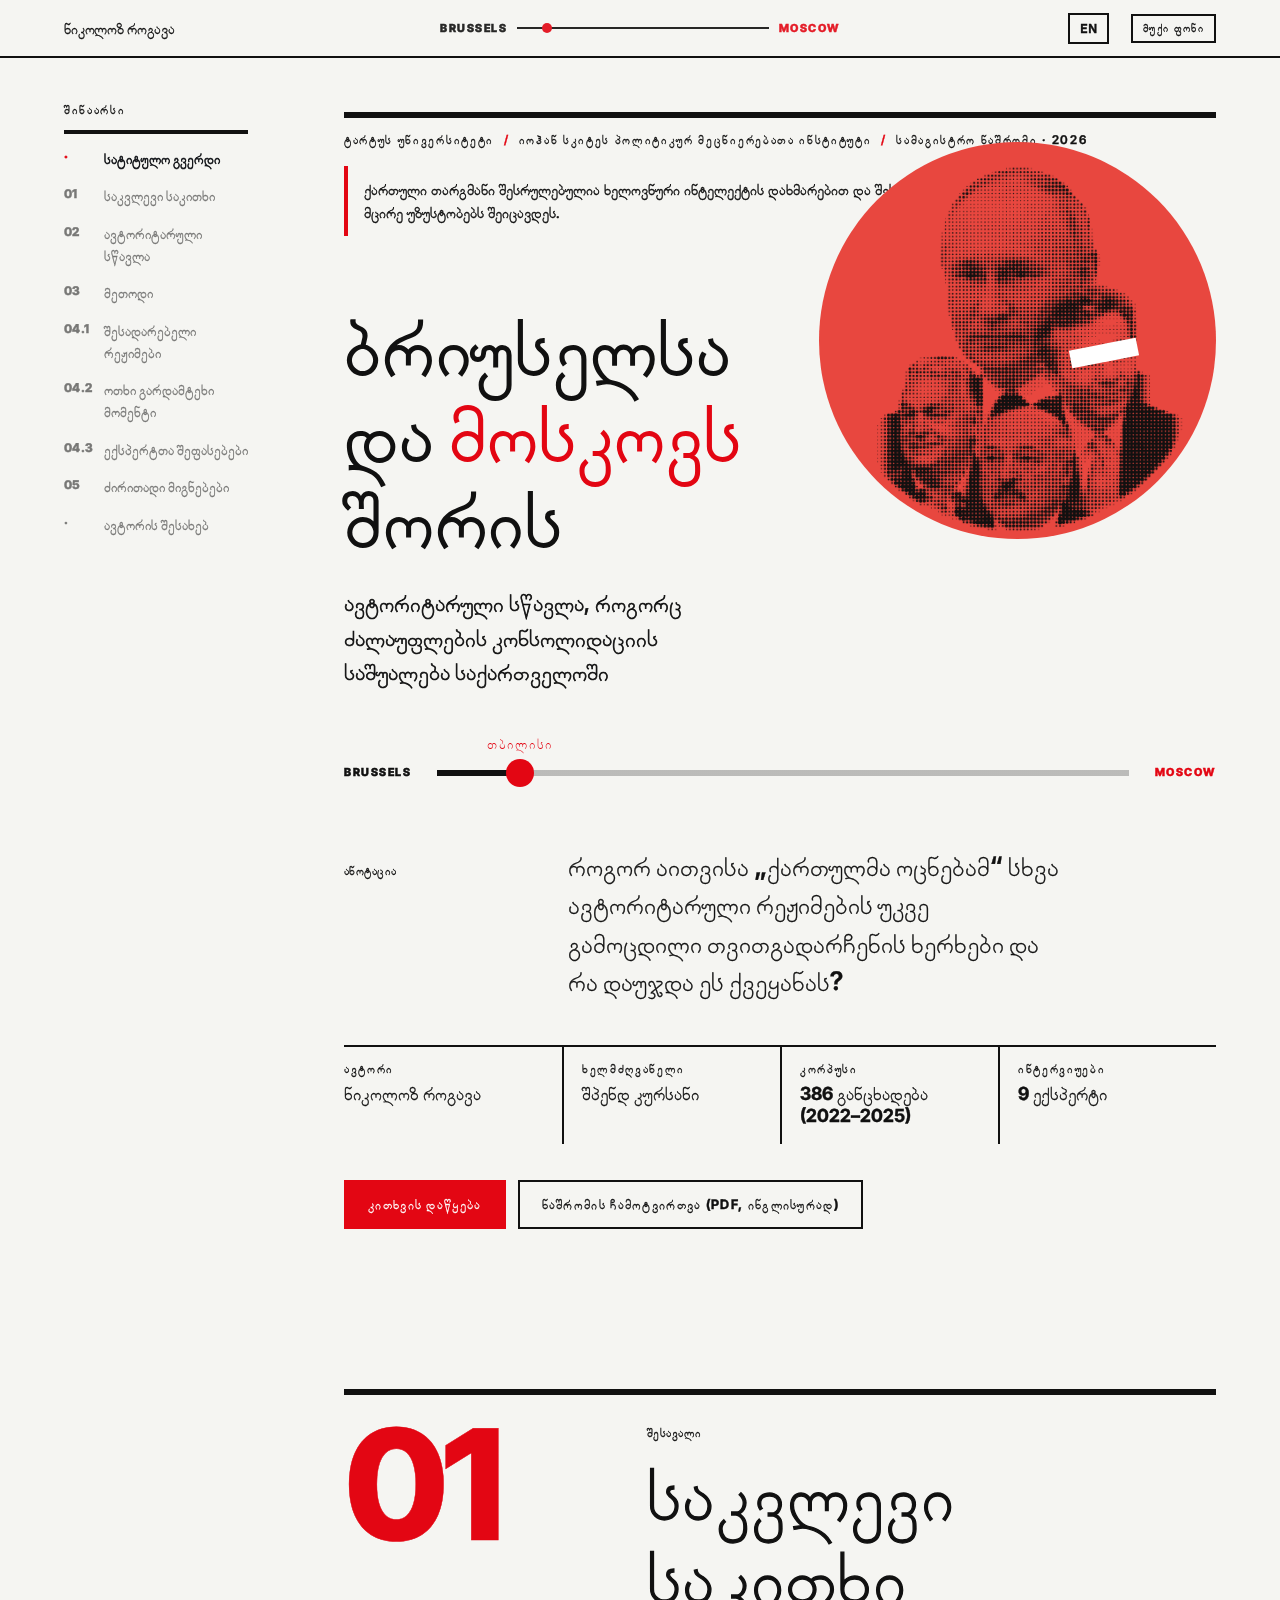
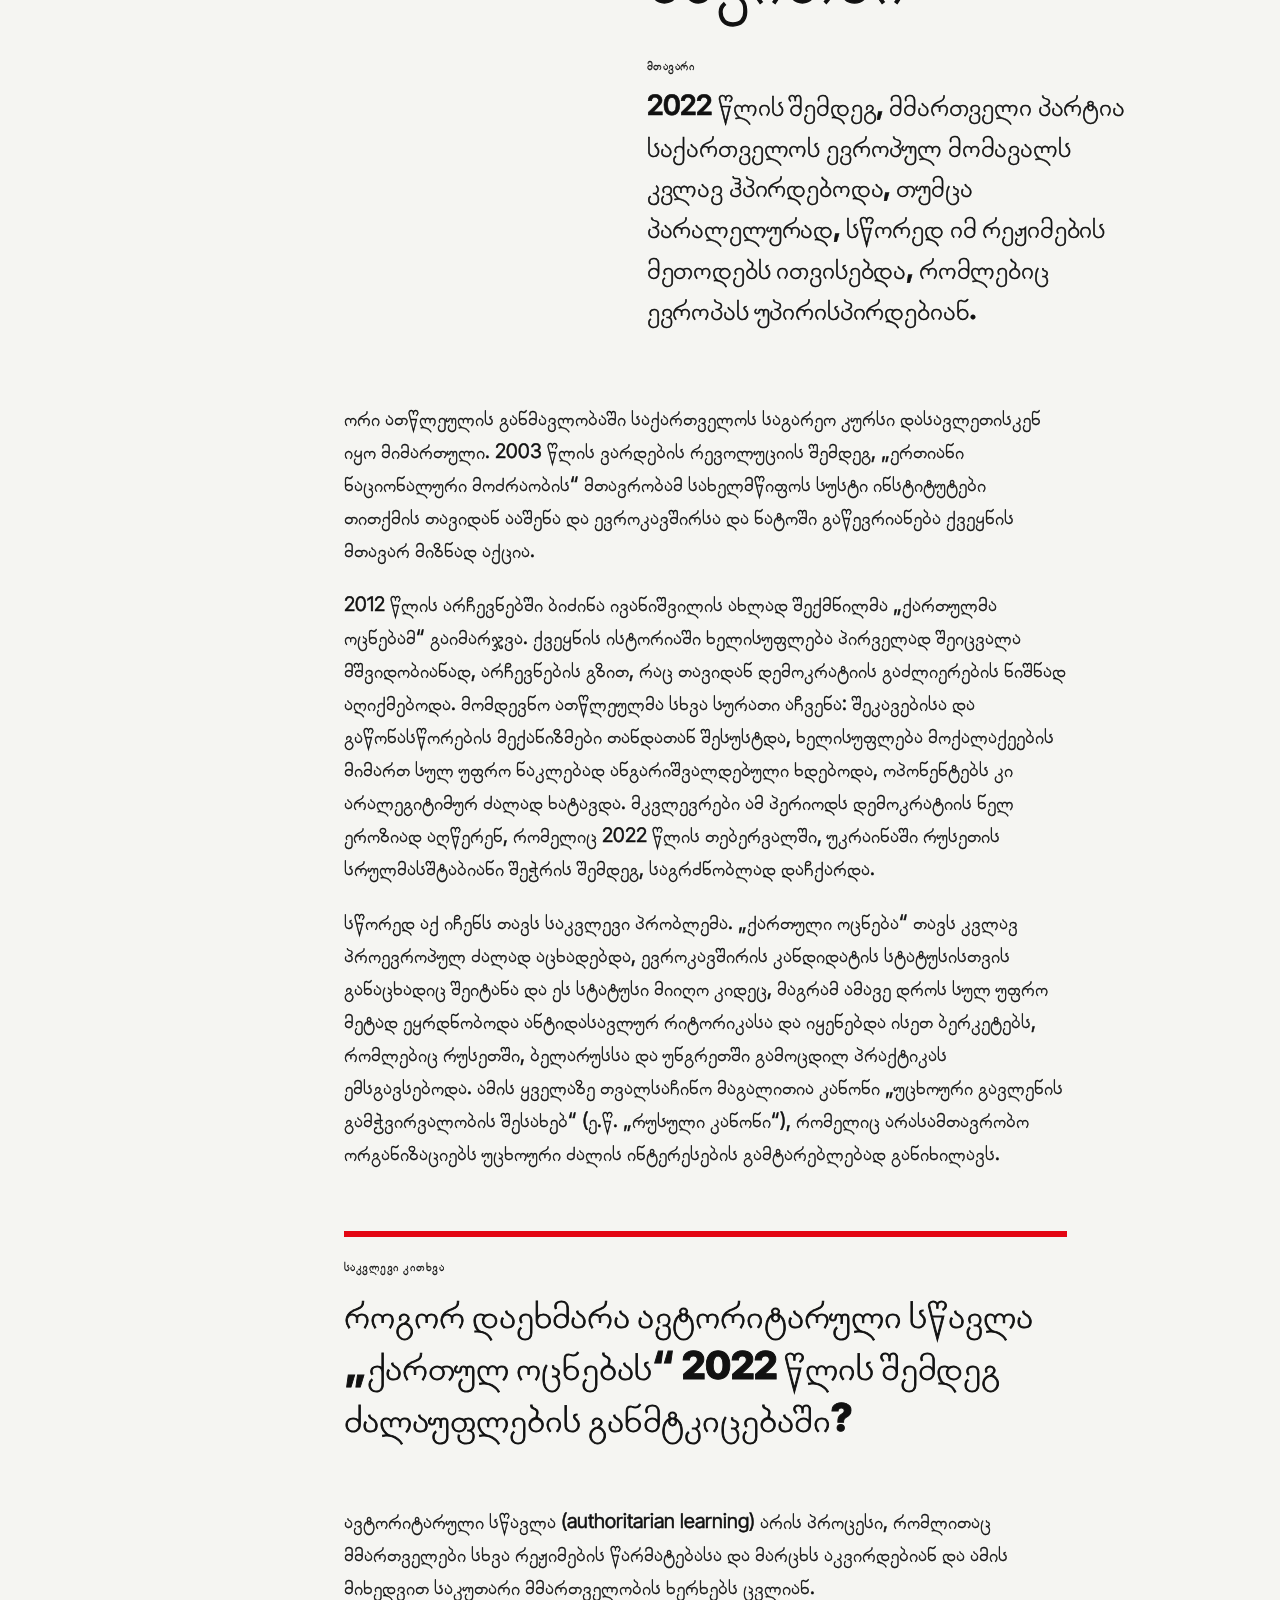
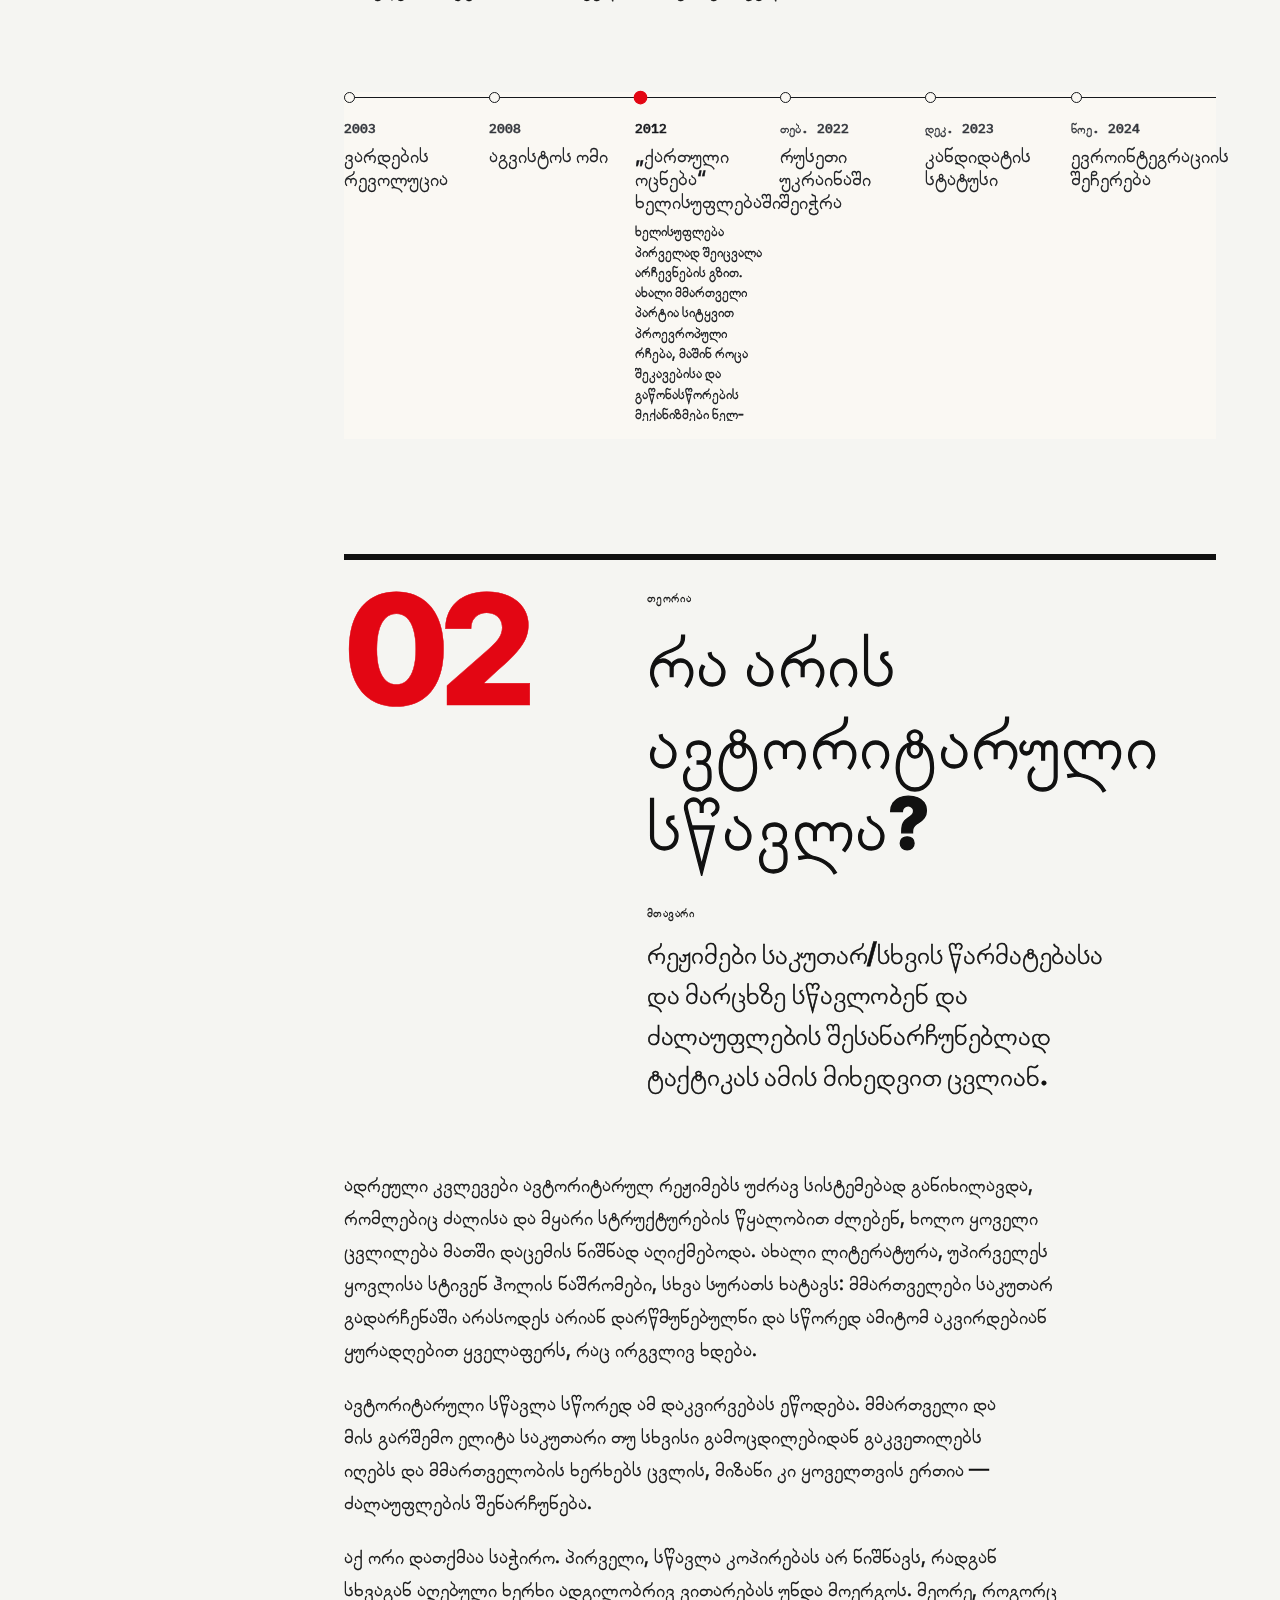
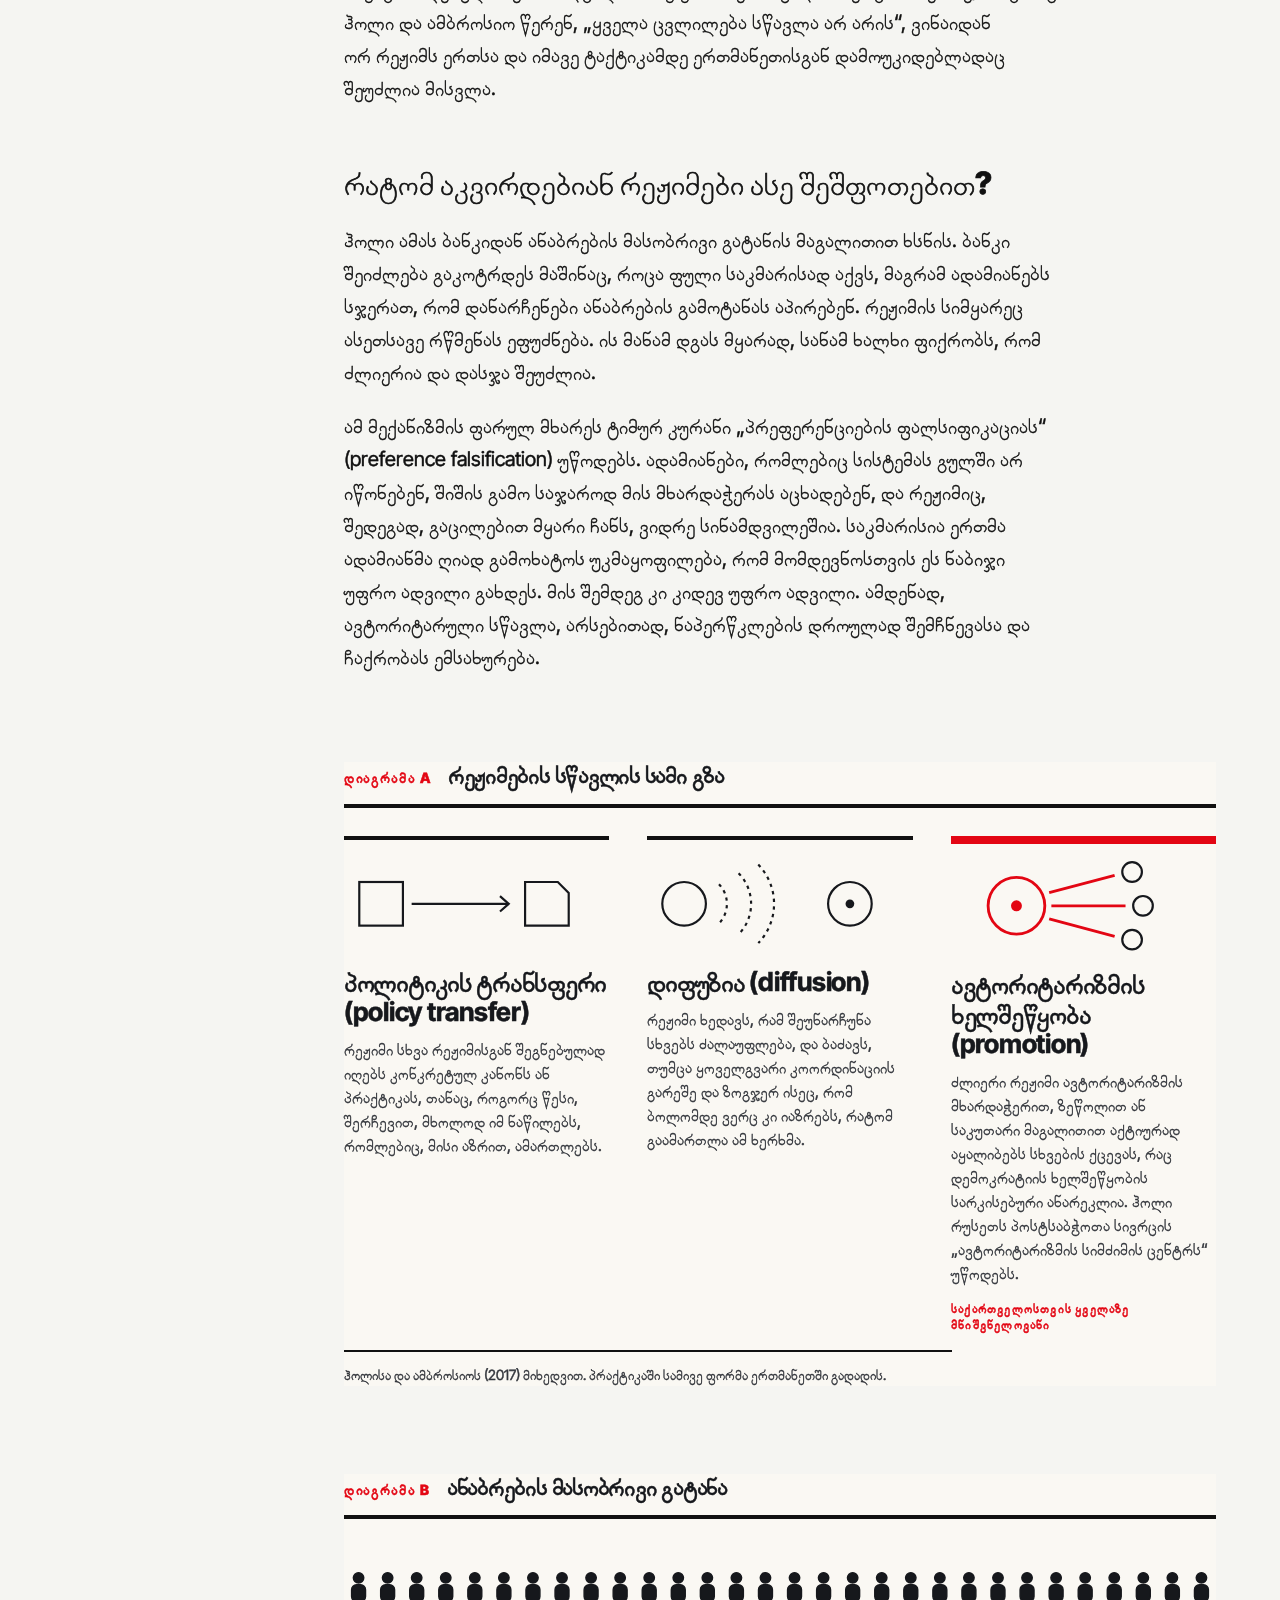
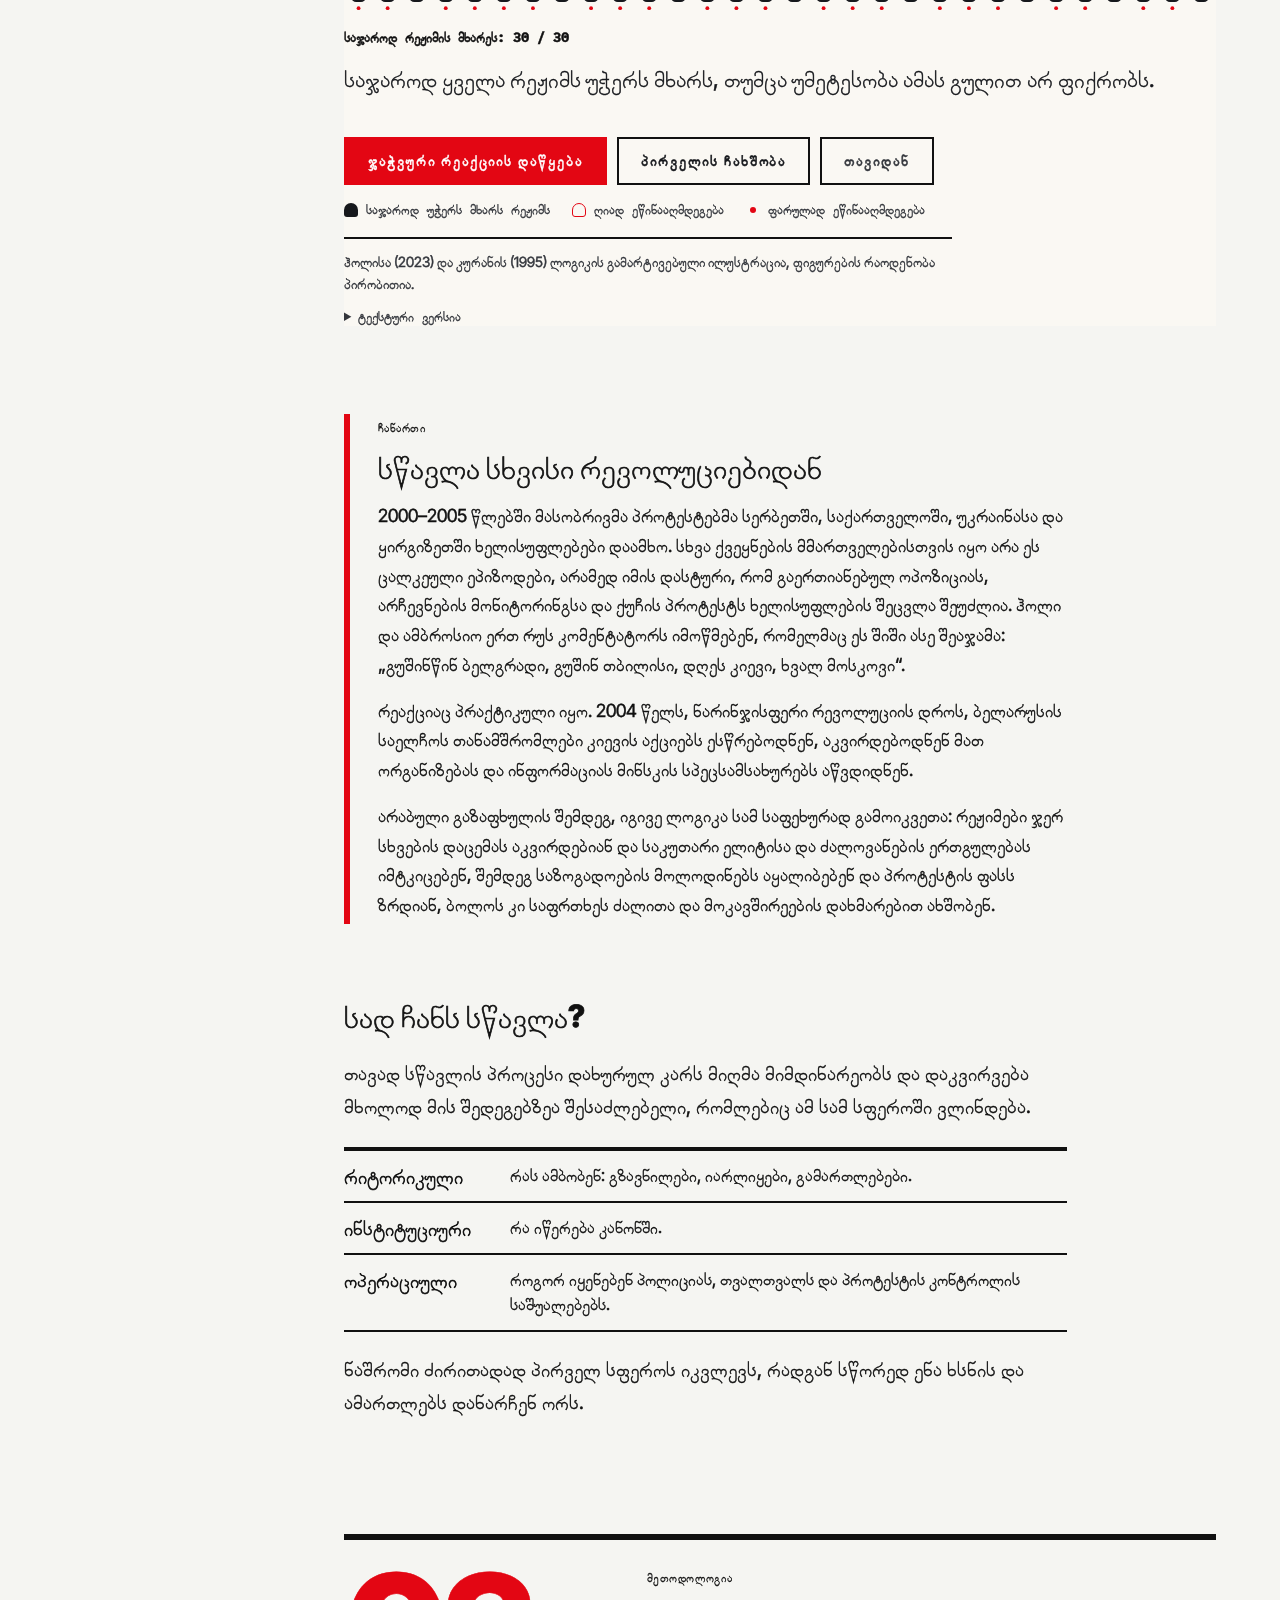
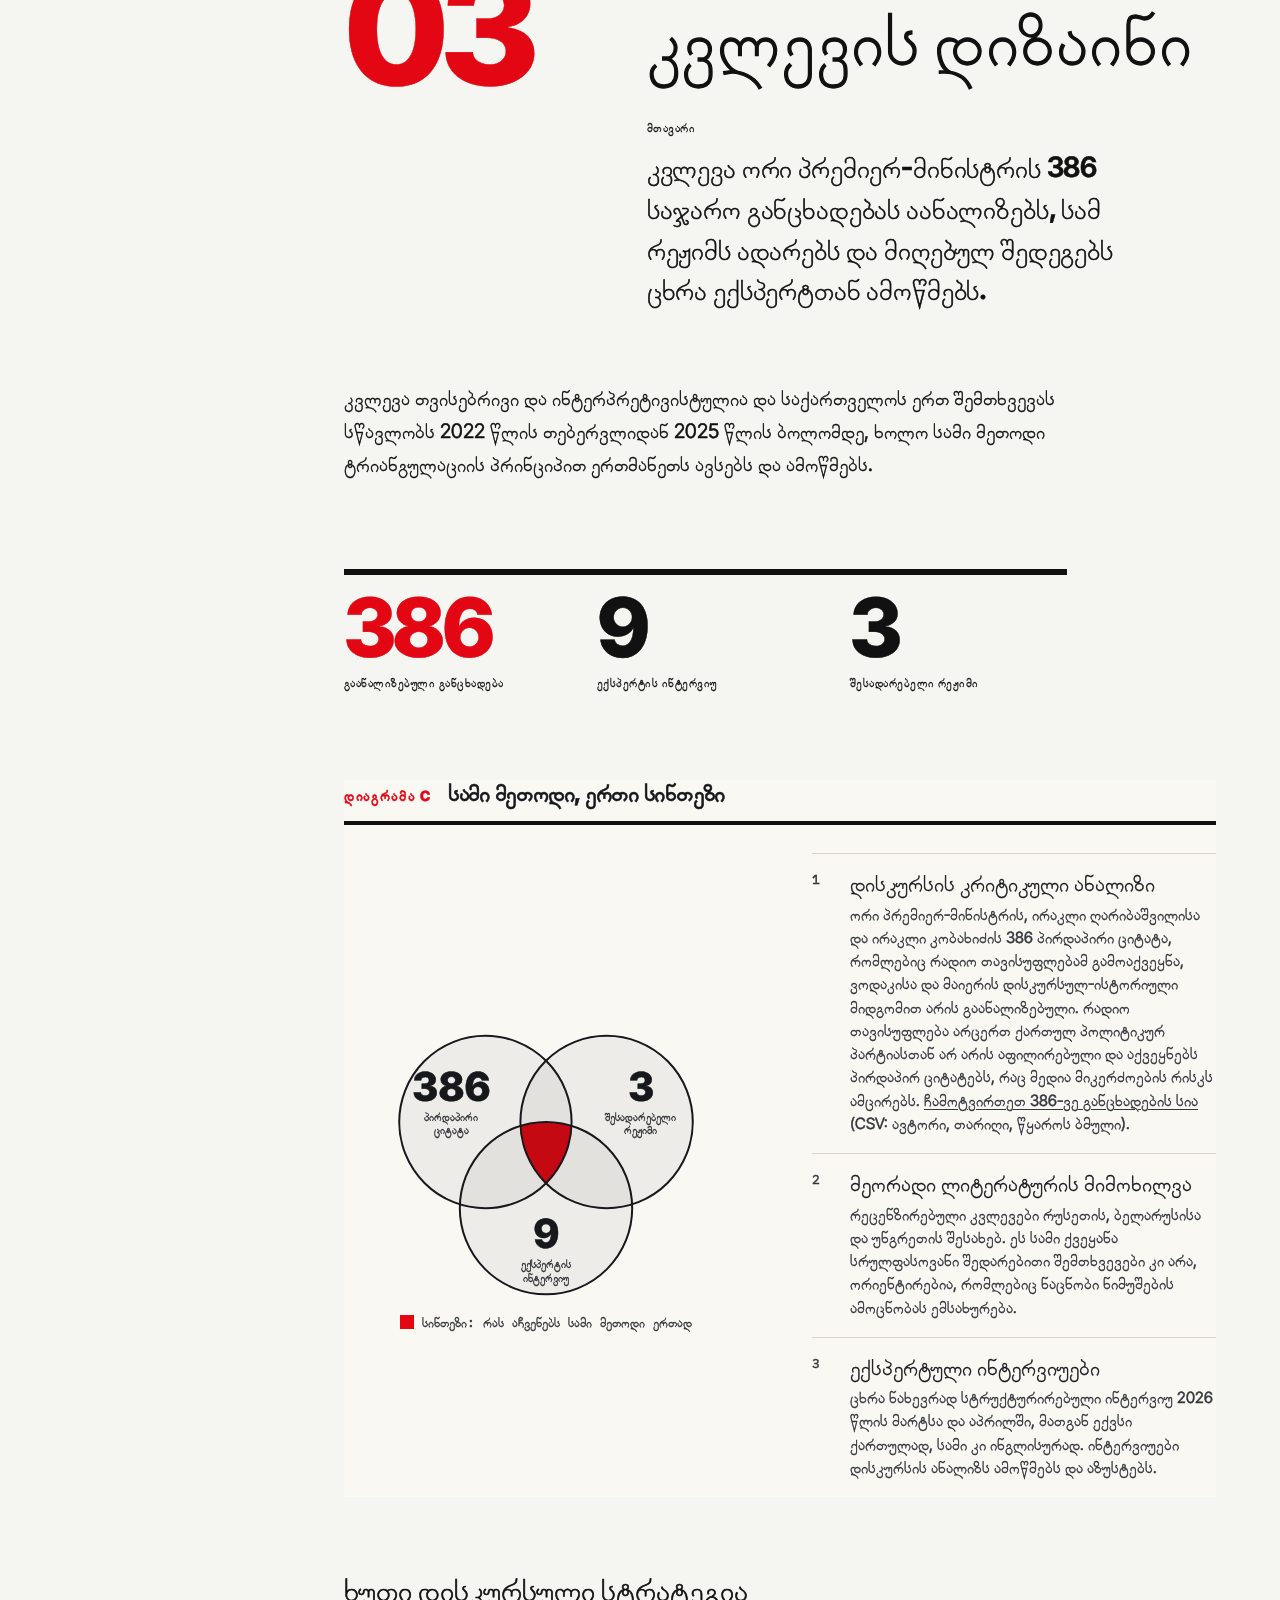
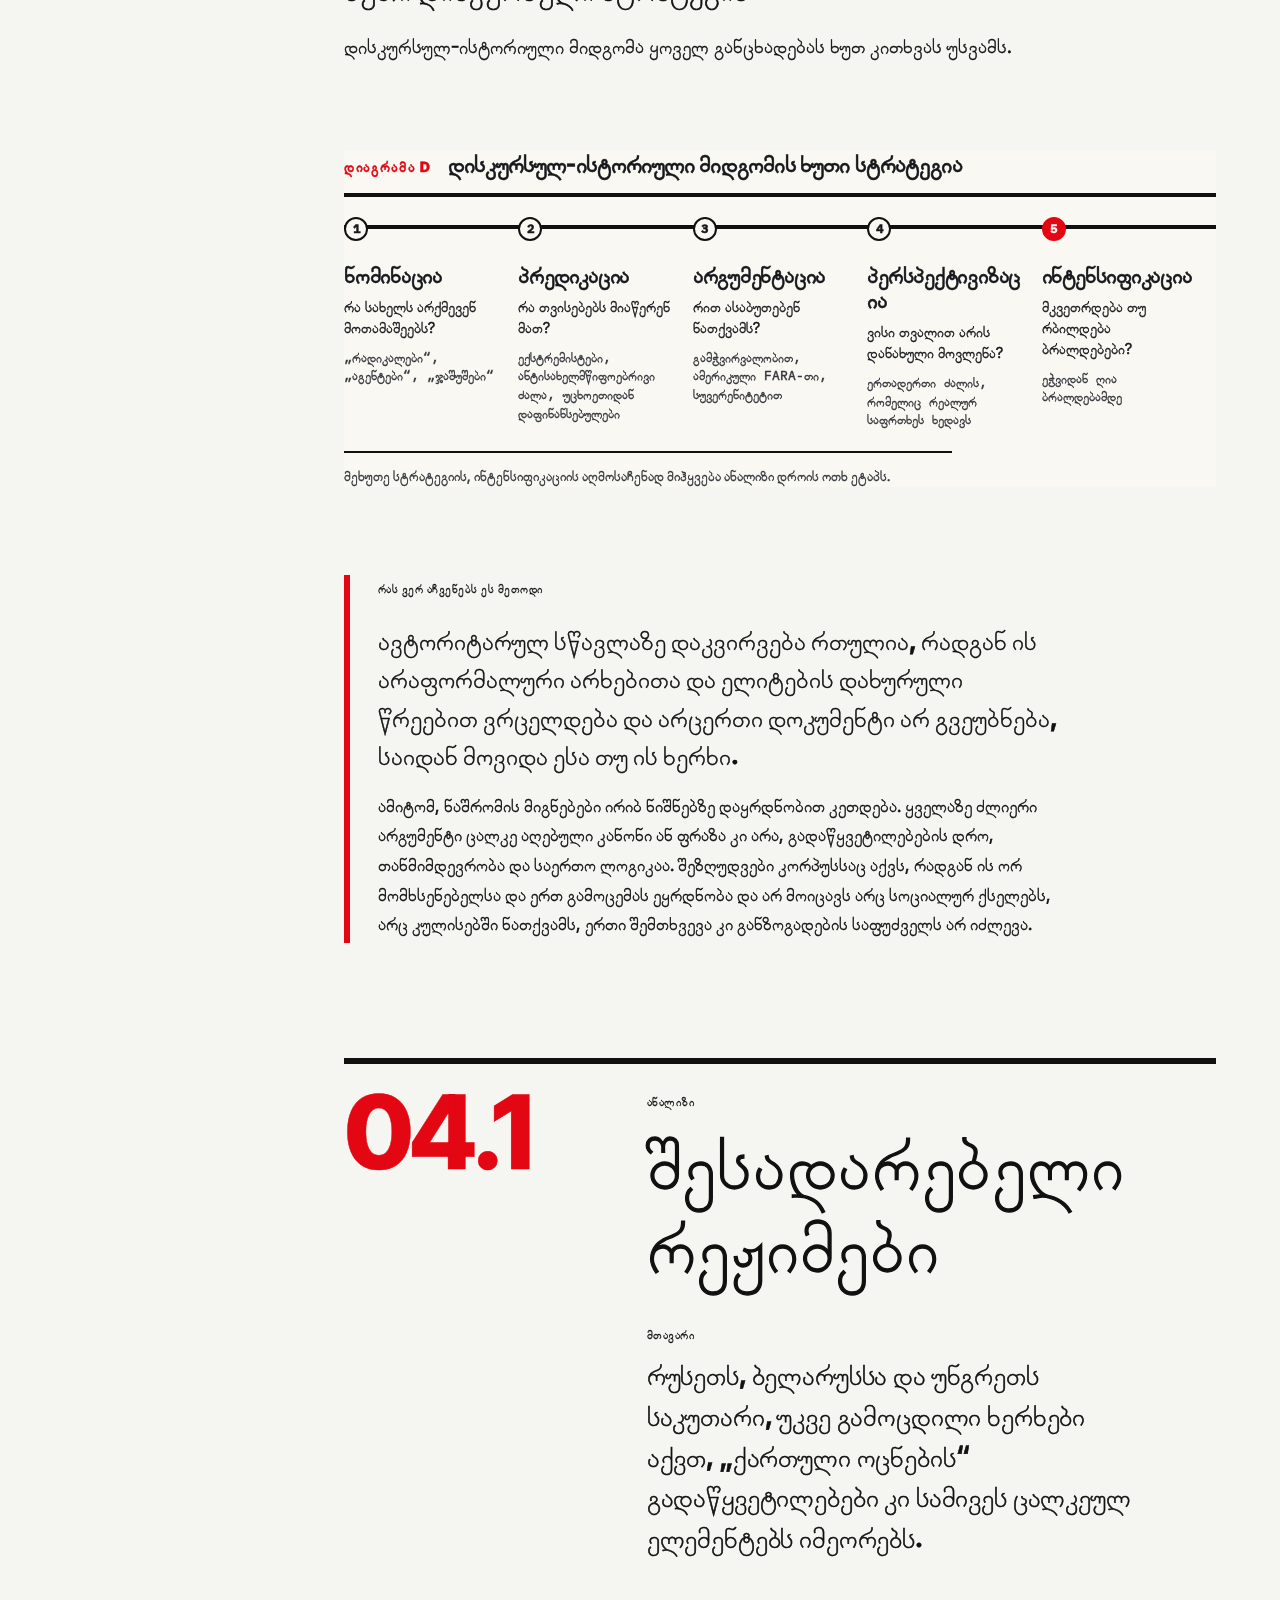
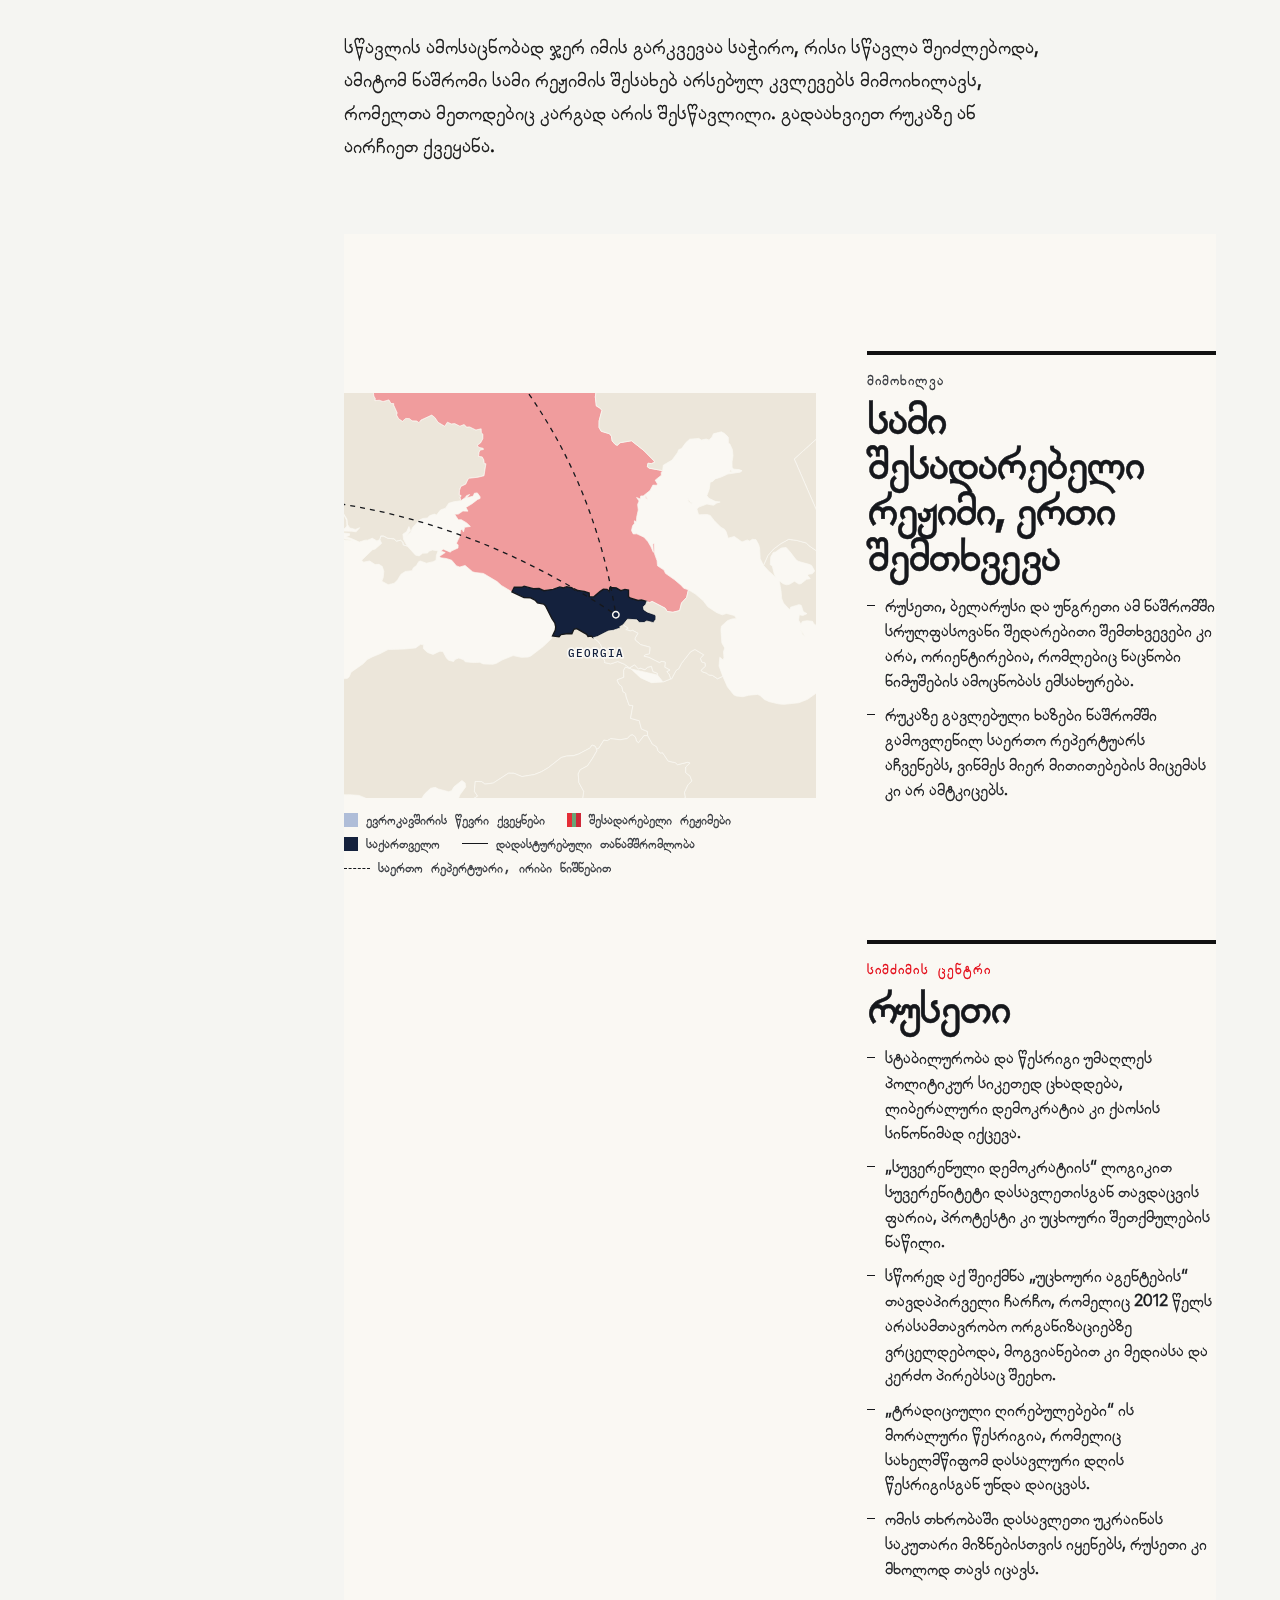
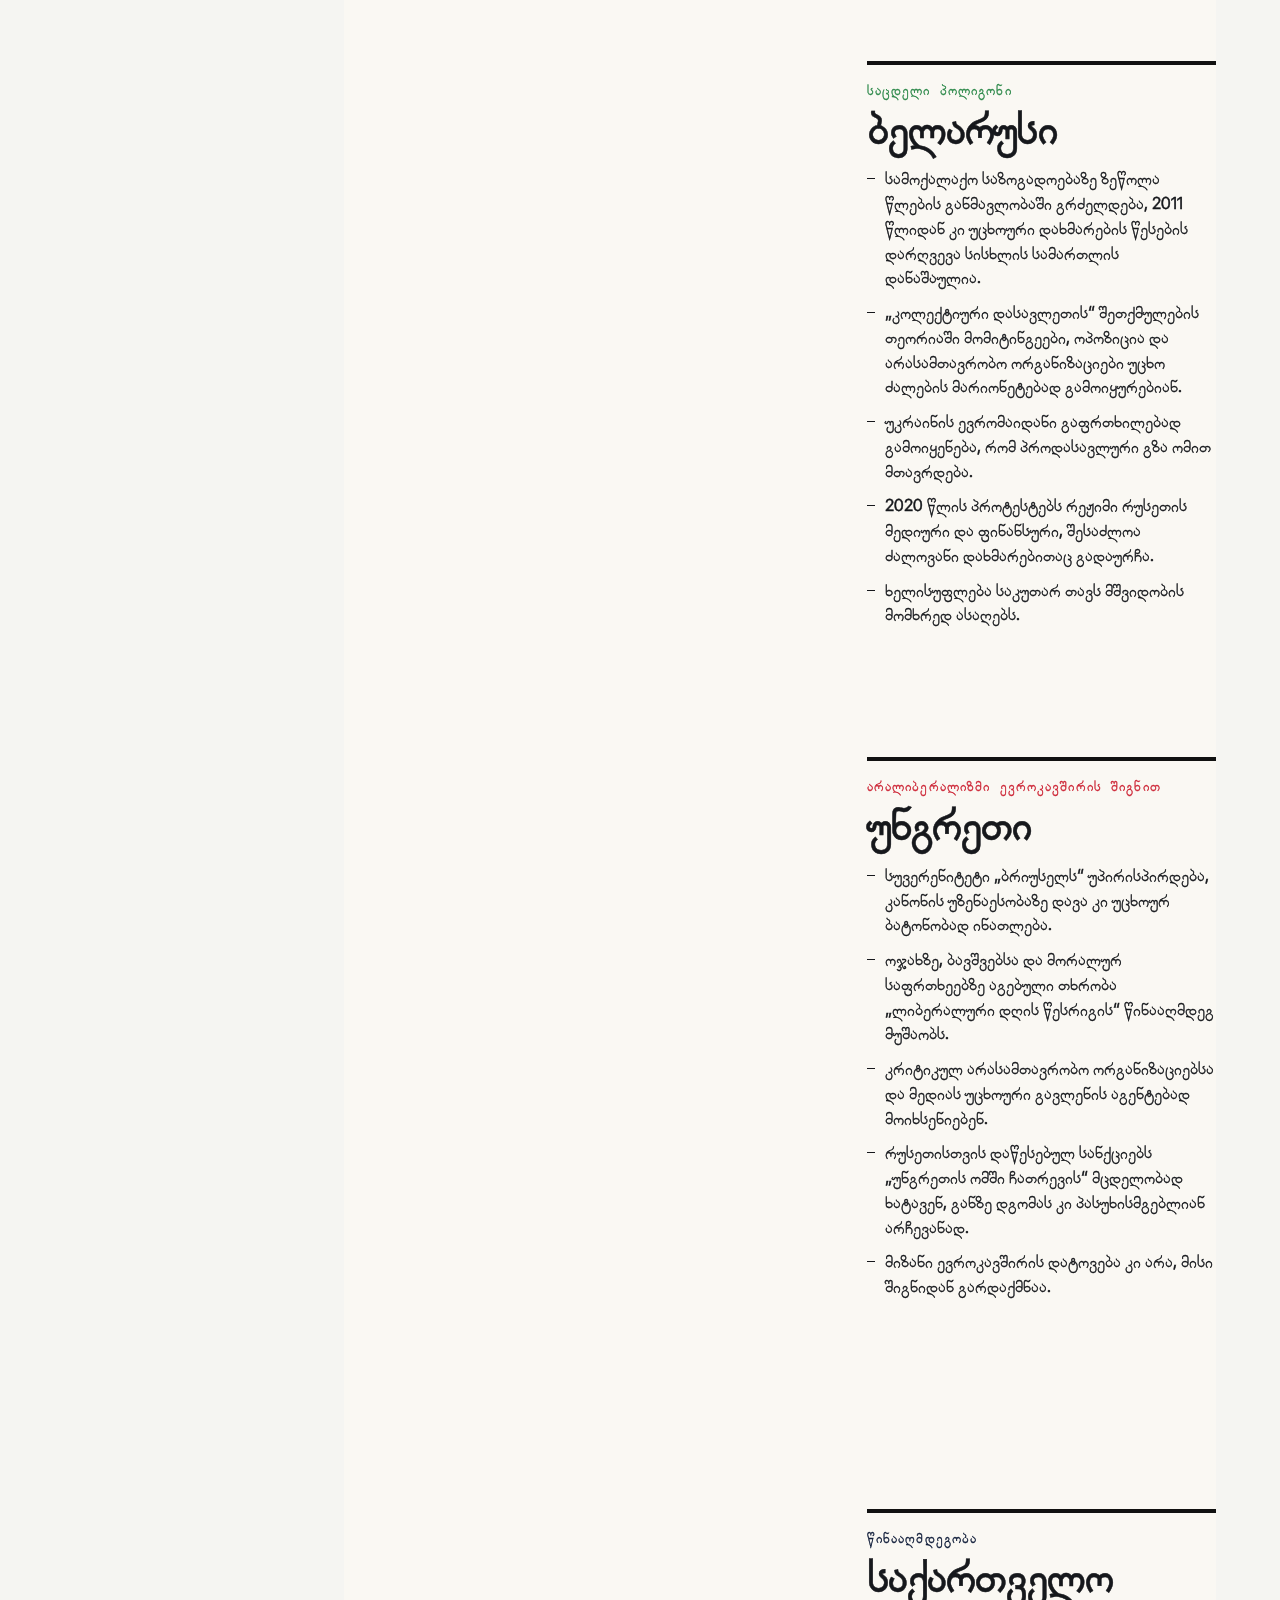
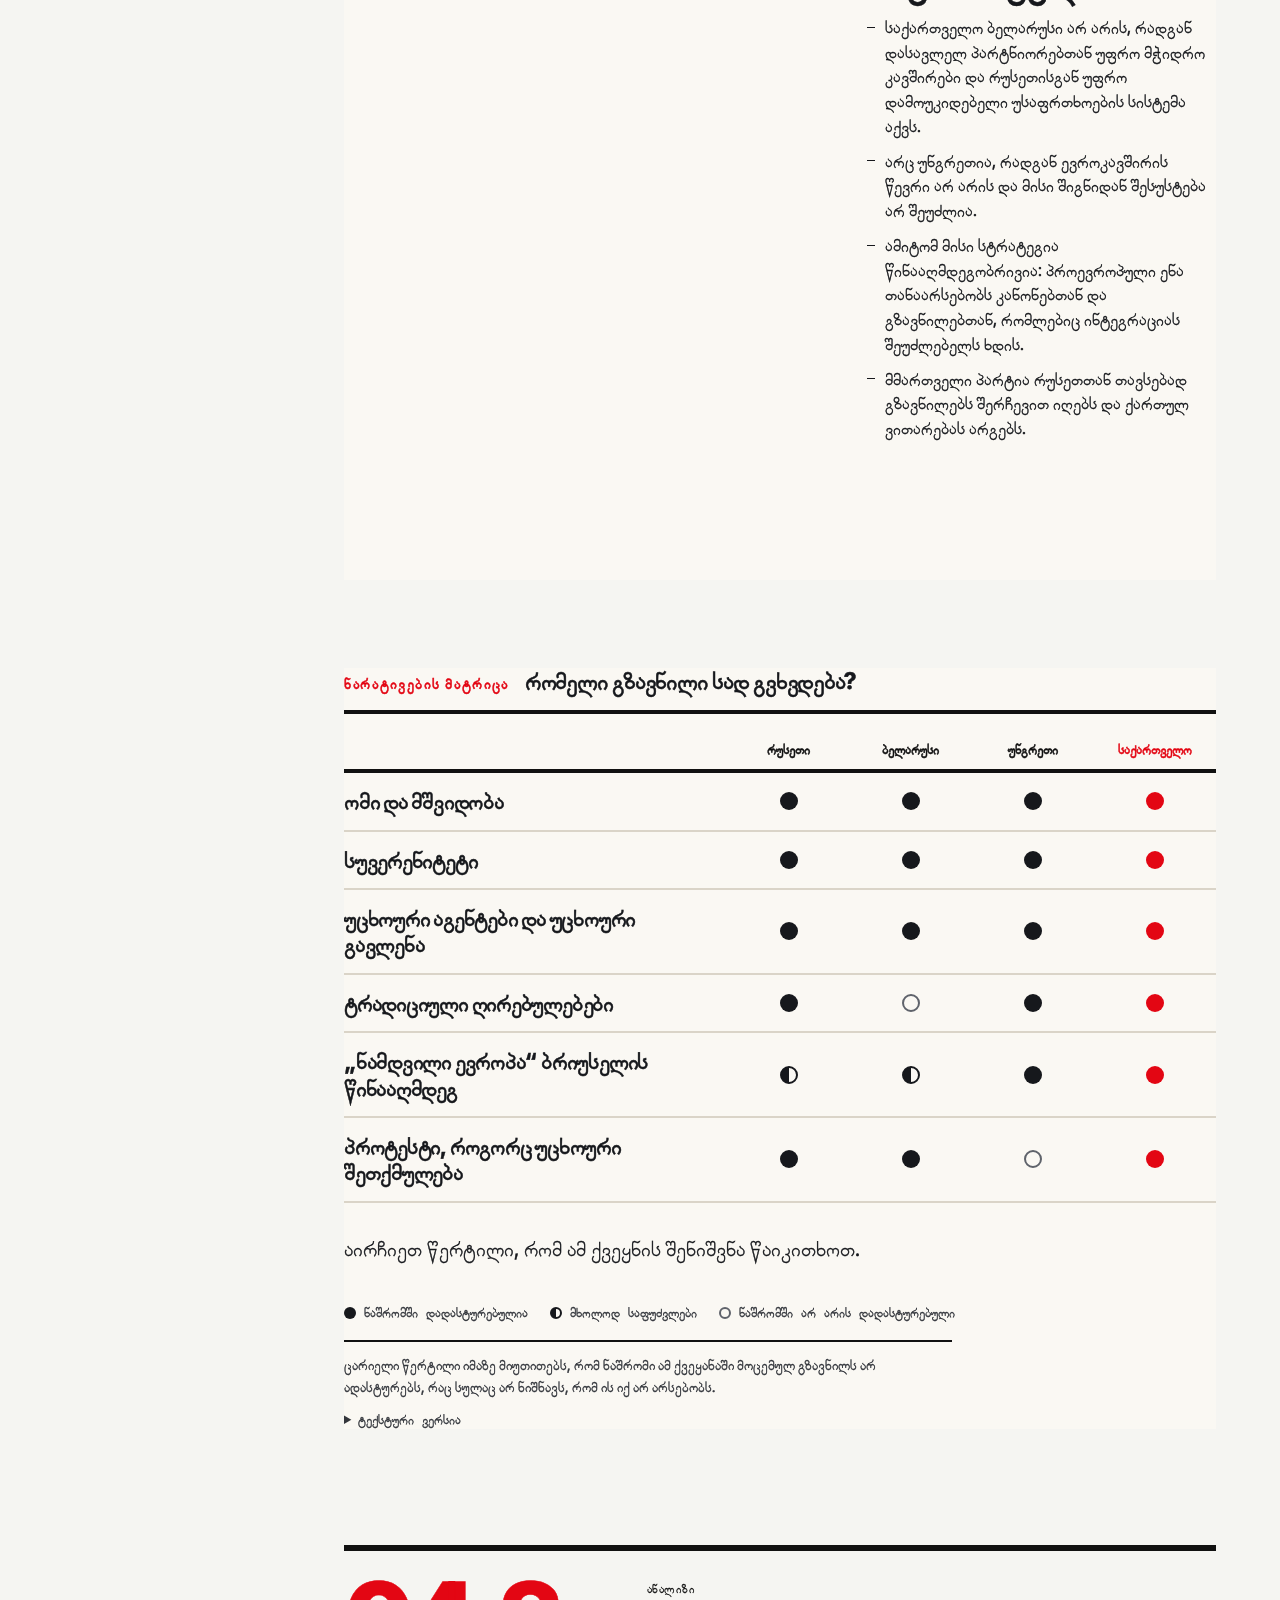
==== commit d67091e7: "Use authoritariangeorgia.com in Georgian page URLs" ====
--- a/ka/index.html
+++ b/ka/index.html
@@ -7,14 +7,14 @@
 <meta name="description" content="როგორ ისესხა საქართველოს მმართველმა პარტიამ სხვა ავტორიტარული რეჟიმების გადარჩენის ტაქტიკა და რა დაუჯდა ეს ქვეყანას. ნიკოლოზ როგავას სამაგისტრო ნაშრომის მოკლე შეჯამება, ტარტუს უნივერსიტეტი, 2026.">
 <meta name="author" content="ნიკოლოზ როგავა">
 <meta name="color-scheme" content="light dark">
-<link rel="canonical" href="https://rogavanikolozi-a11y.github.io/Authoritarian-Georgia/ka/">
-<link rel="alternate" hreflang="en" href="https://rogavanikolozi-a11y.github.io/Authoritarian-Georgia/">
-<link rel="alternate" hreflang="ka" href="https://rogavanikolozi-a11y.github.io/Authoritarian-Georgia/ka/">
+<link rel="canonical" href="https://authoritariangeorgia.com/ka/">
+<link rel="alternate" hreflang="en" href="https://authoritariangeorgia.com/">
+<link rel="alternate" hreflang="ka" href="https://authoritariangeorgia.com/ka/">
 <meta property="og:type" content="article">
 <meta property="og:title" content="ბრიუსელსა და მოსკოვს შორის">
 <meta property="og:description" content="როგორ ისესხა საქართველოს მმართველმა პარტიამ სხვა ავტორიტარული რეჟიმების გადარჩენის ტაქტიკა და რა დაუჯდა ეს ქვეყანას.">
-<meta property="og:image" content="https://rogavanikolozi-a11y.github.io/Authoritarian-Georgia/images/preview-swiss.png">
-<meta property="og:url" content="https://rogavanikolozi-a11y.github.io/Authoritarian-Georgia/ka/">
+<meta property="og:image" content="https://authoritariangeorgia.com/images/preview-swiss.png">
+<meta property="og:url" content="https://authoritariangeorgia.com/ka/">
 <meta name="twitter:card" content="summary_large_image">
 <link rel="icon" href="data:image/svg+xml,%3Csvg xmlns='http://www.w3.org/2000/svg' viewBox='0 0 32 32'%3E%3Crect width='32' height='32' fill='%23FAF8F3'/%3E%3Cpath d='M4 16h24' stroke='%231B1A17' stroke-width='1.5'/%3E%3Cpath d='M4 12v8' stroke='%231F3F73' stroke-width='2.5'/%3E%3Cpath d='M28 12v8' stroke='%239A4B24' stroke-width='2.5'/%3E%3Ccircle cx='19' cy='16' r='3.5' fill='%237D1F35'/%3E%3C/svg%3E">
 <link rel="stylesheet" href="../styles.css?v=20261125b">
